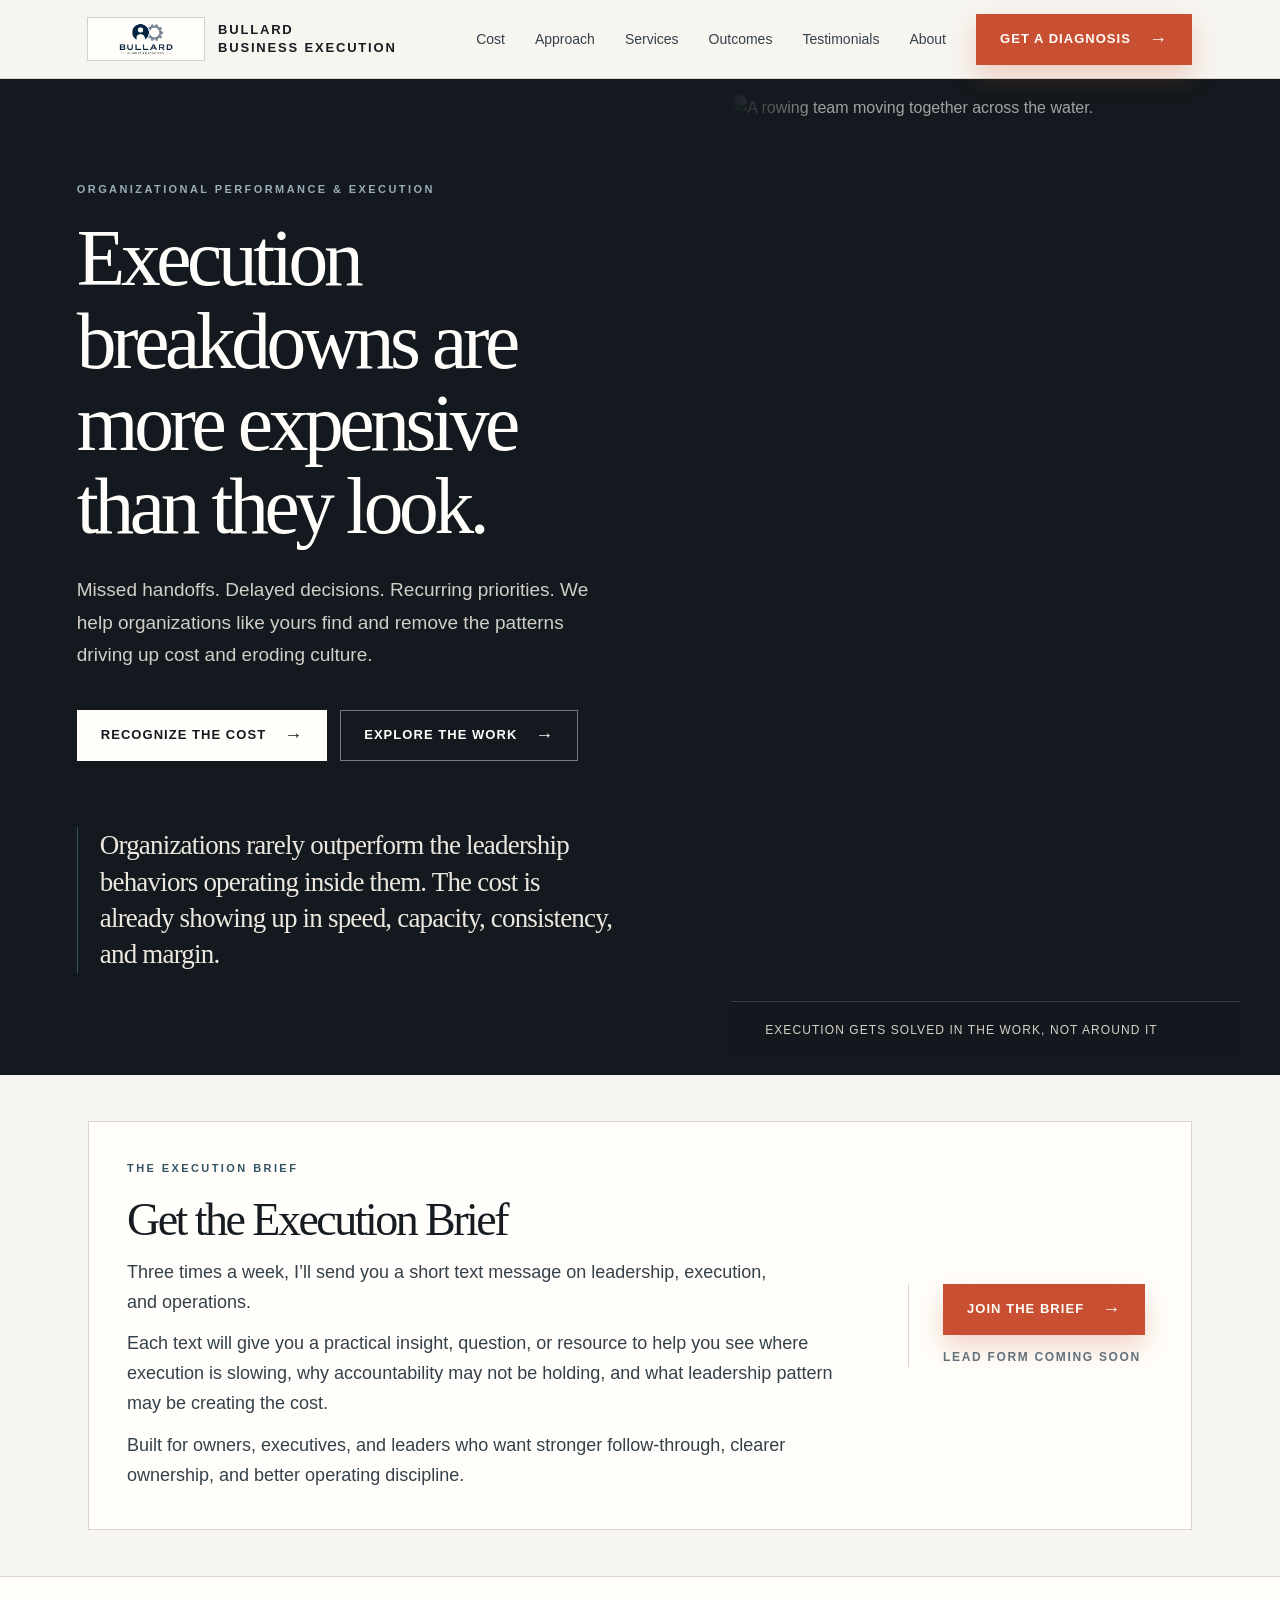
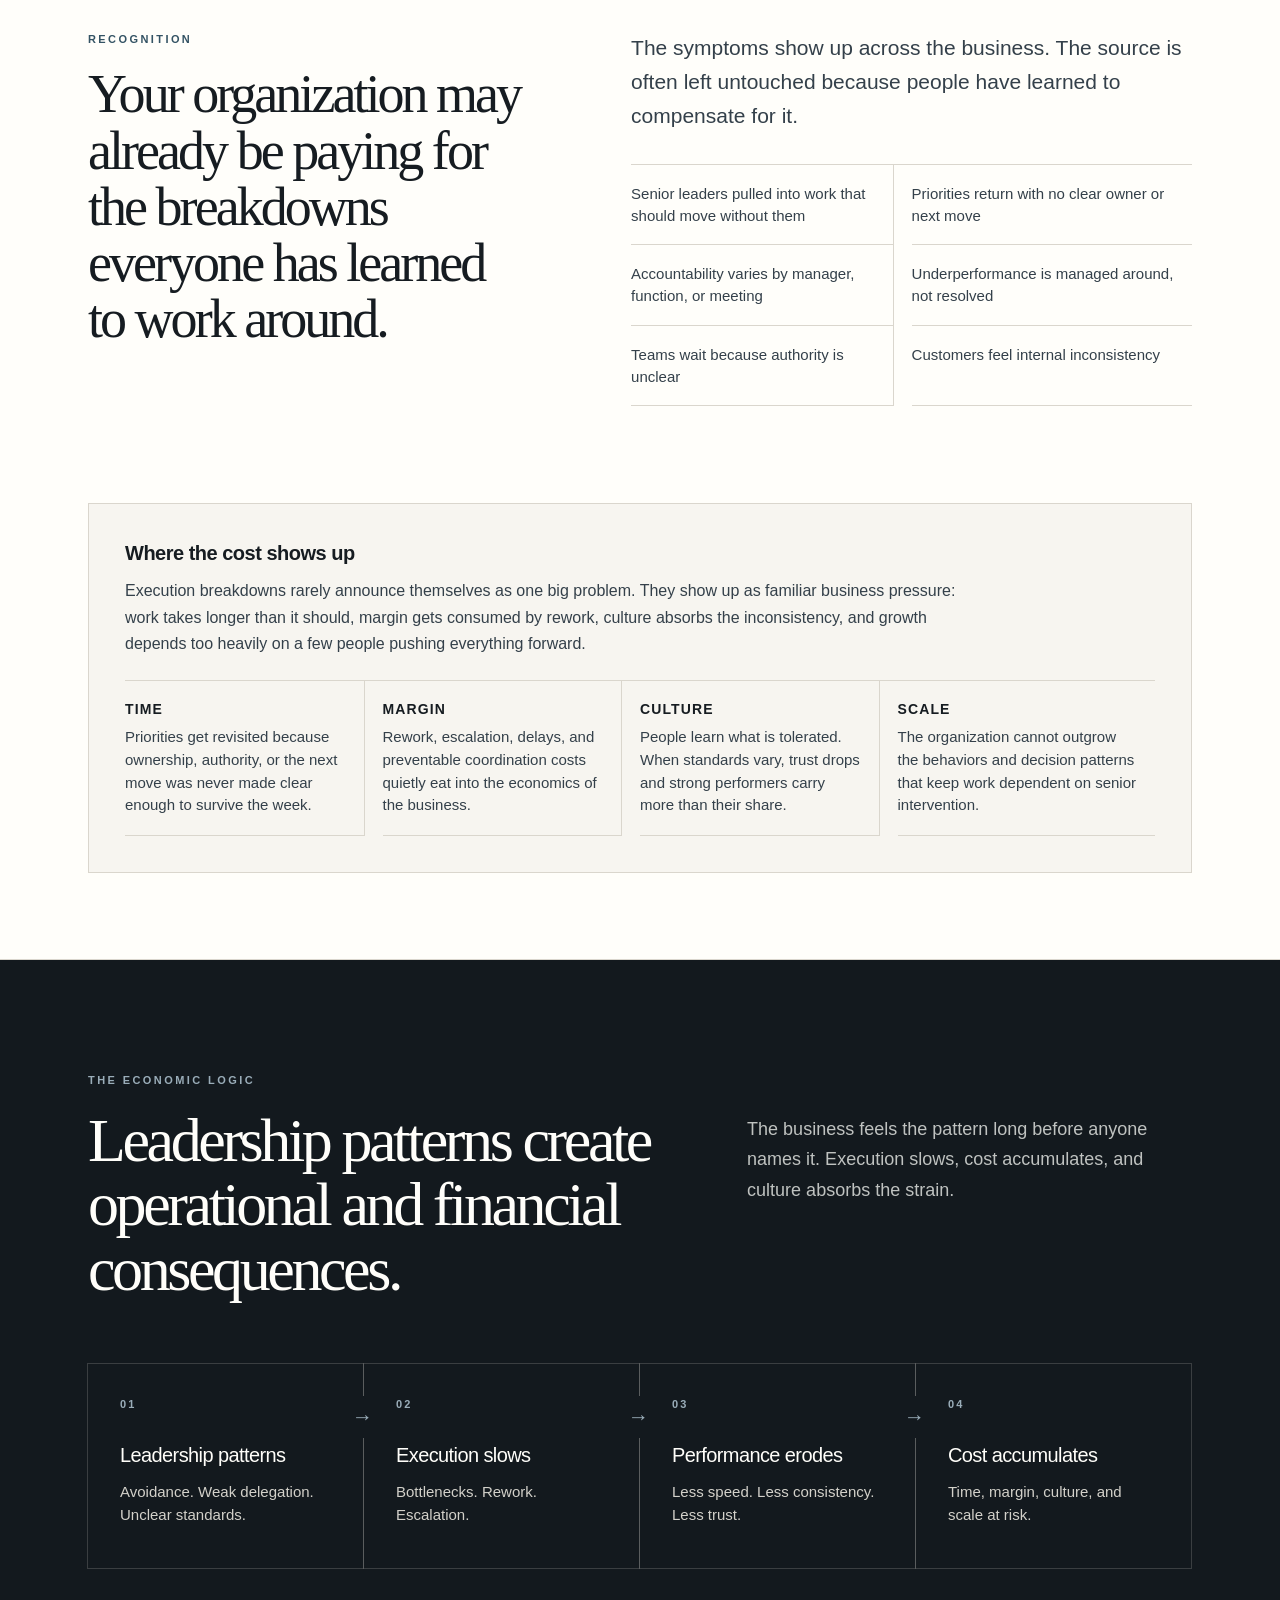
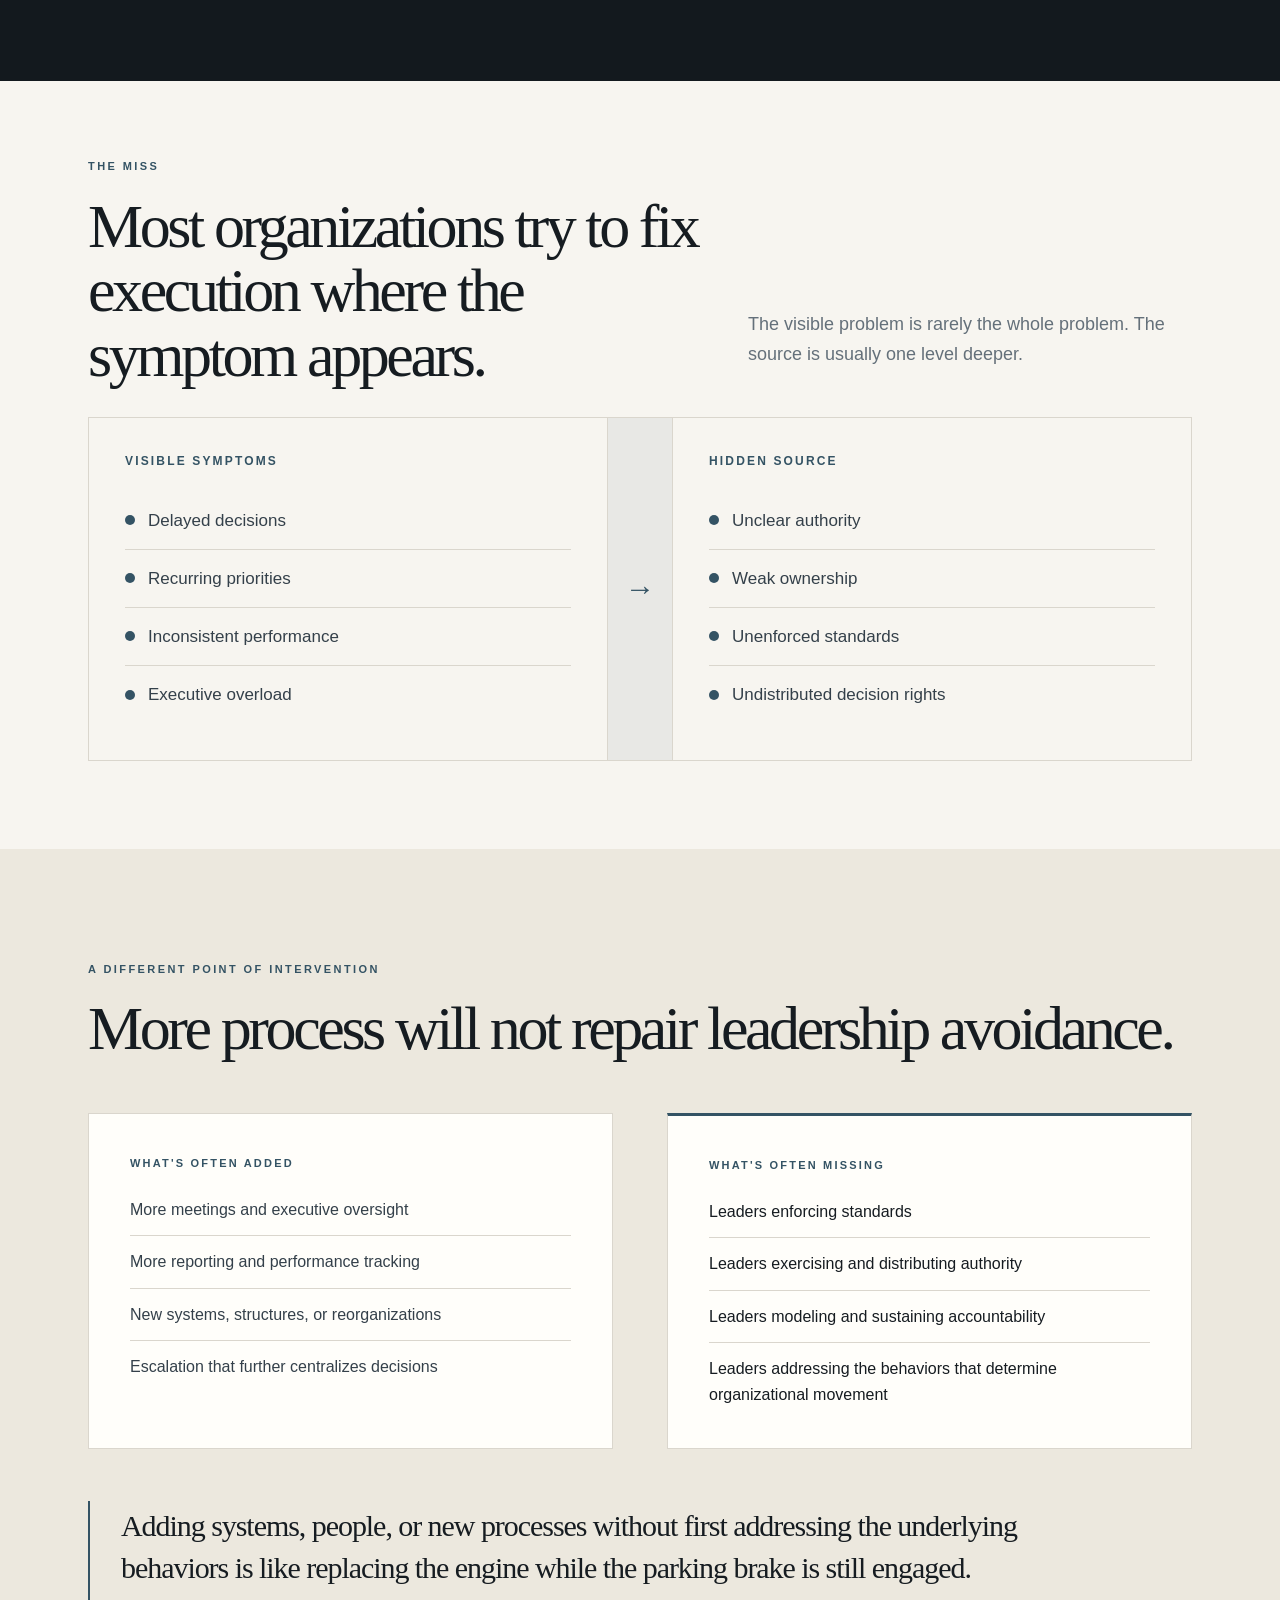
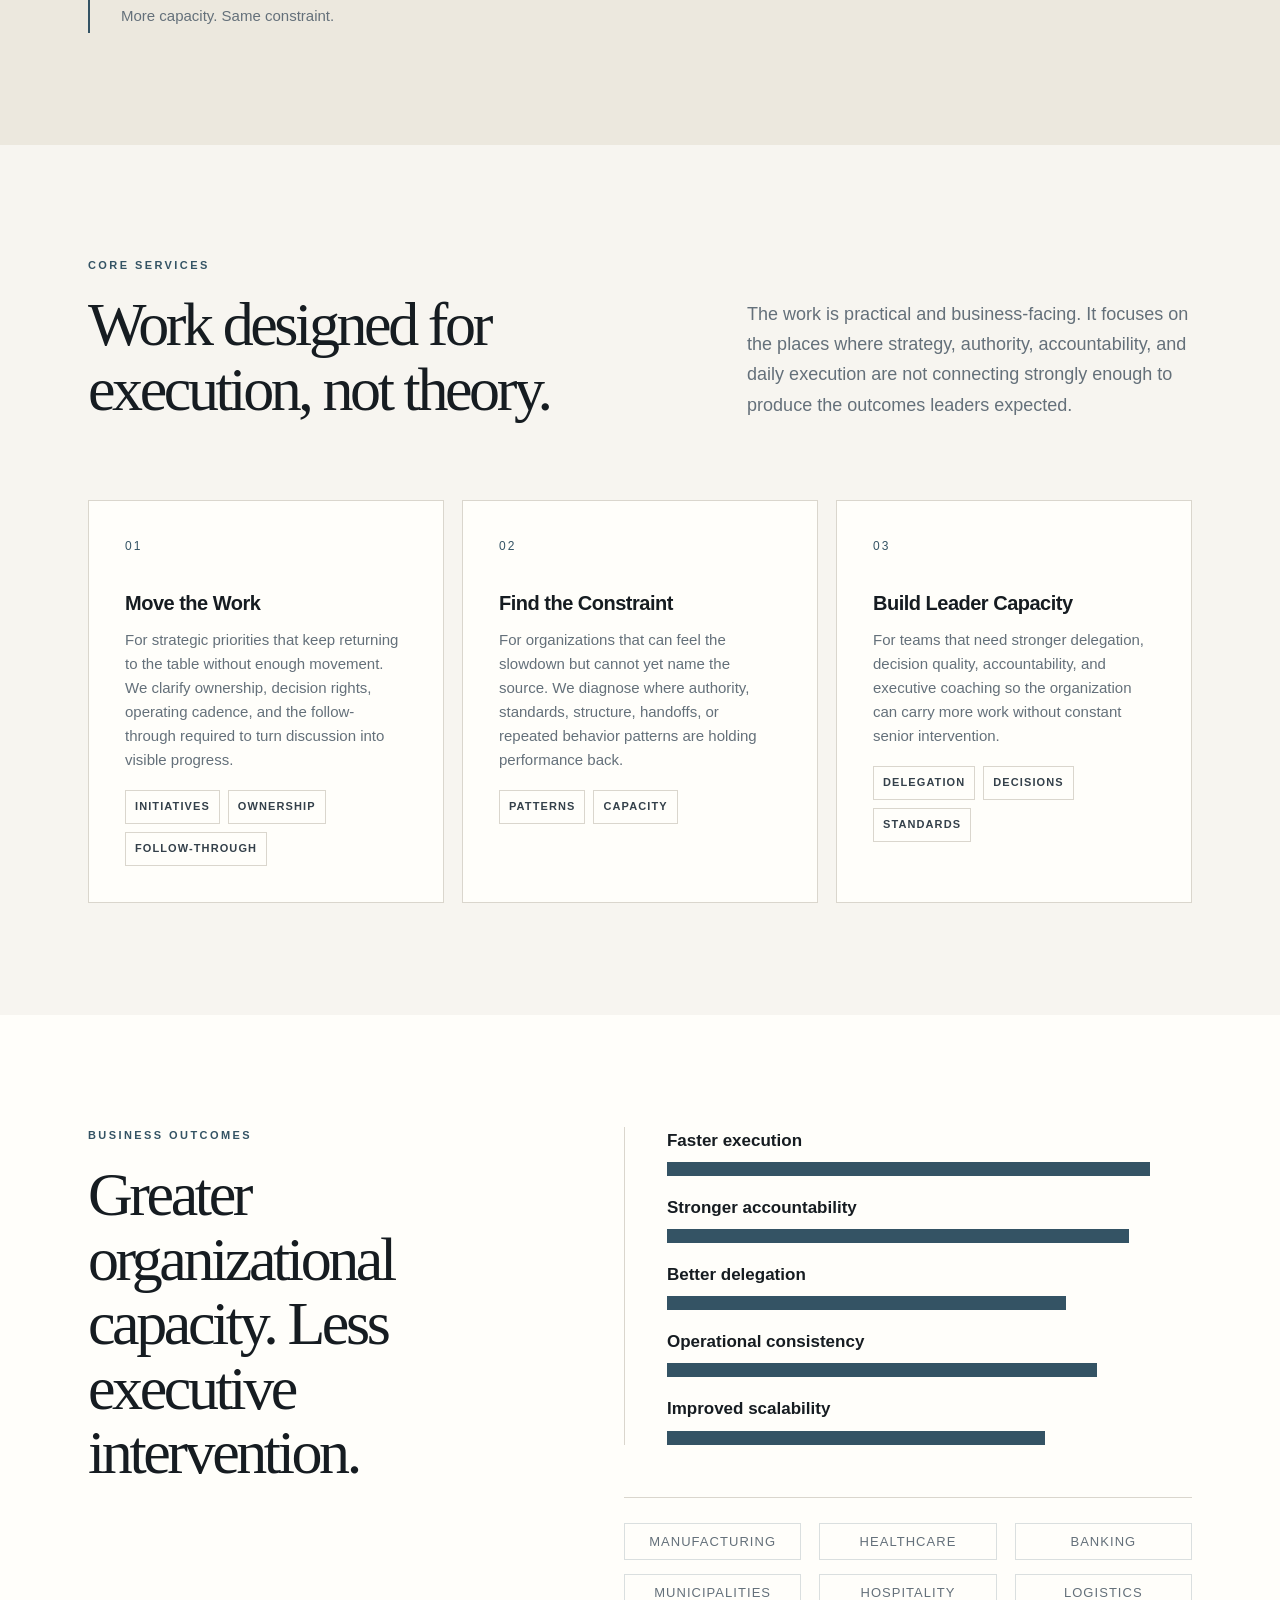
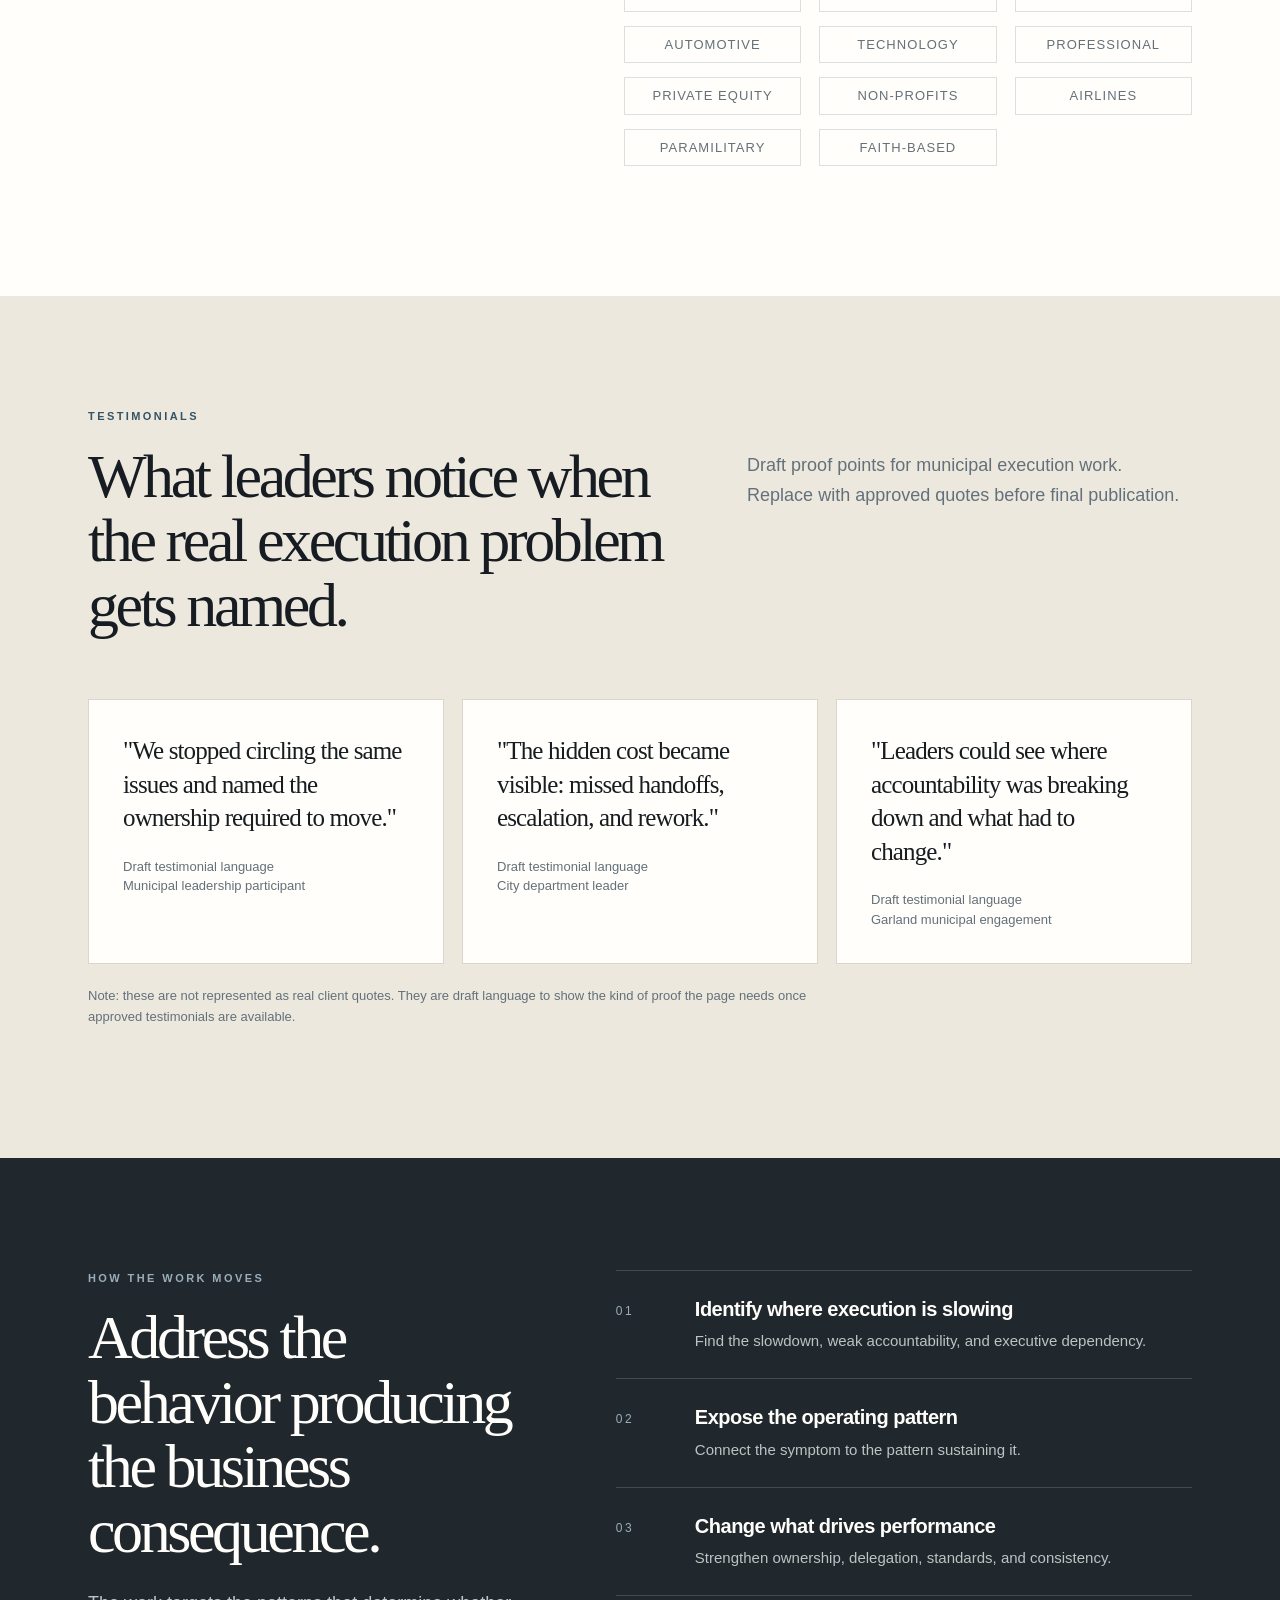
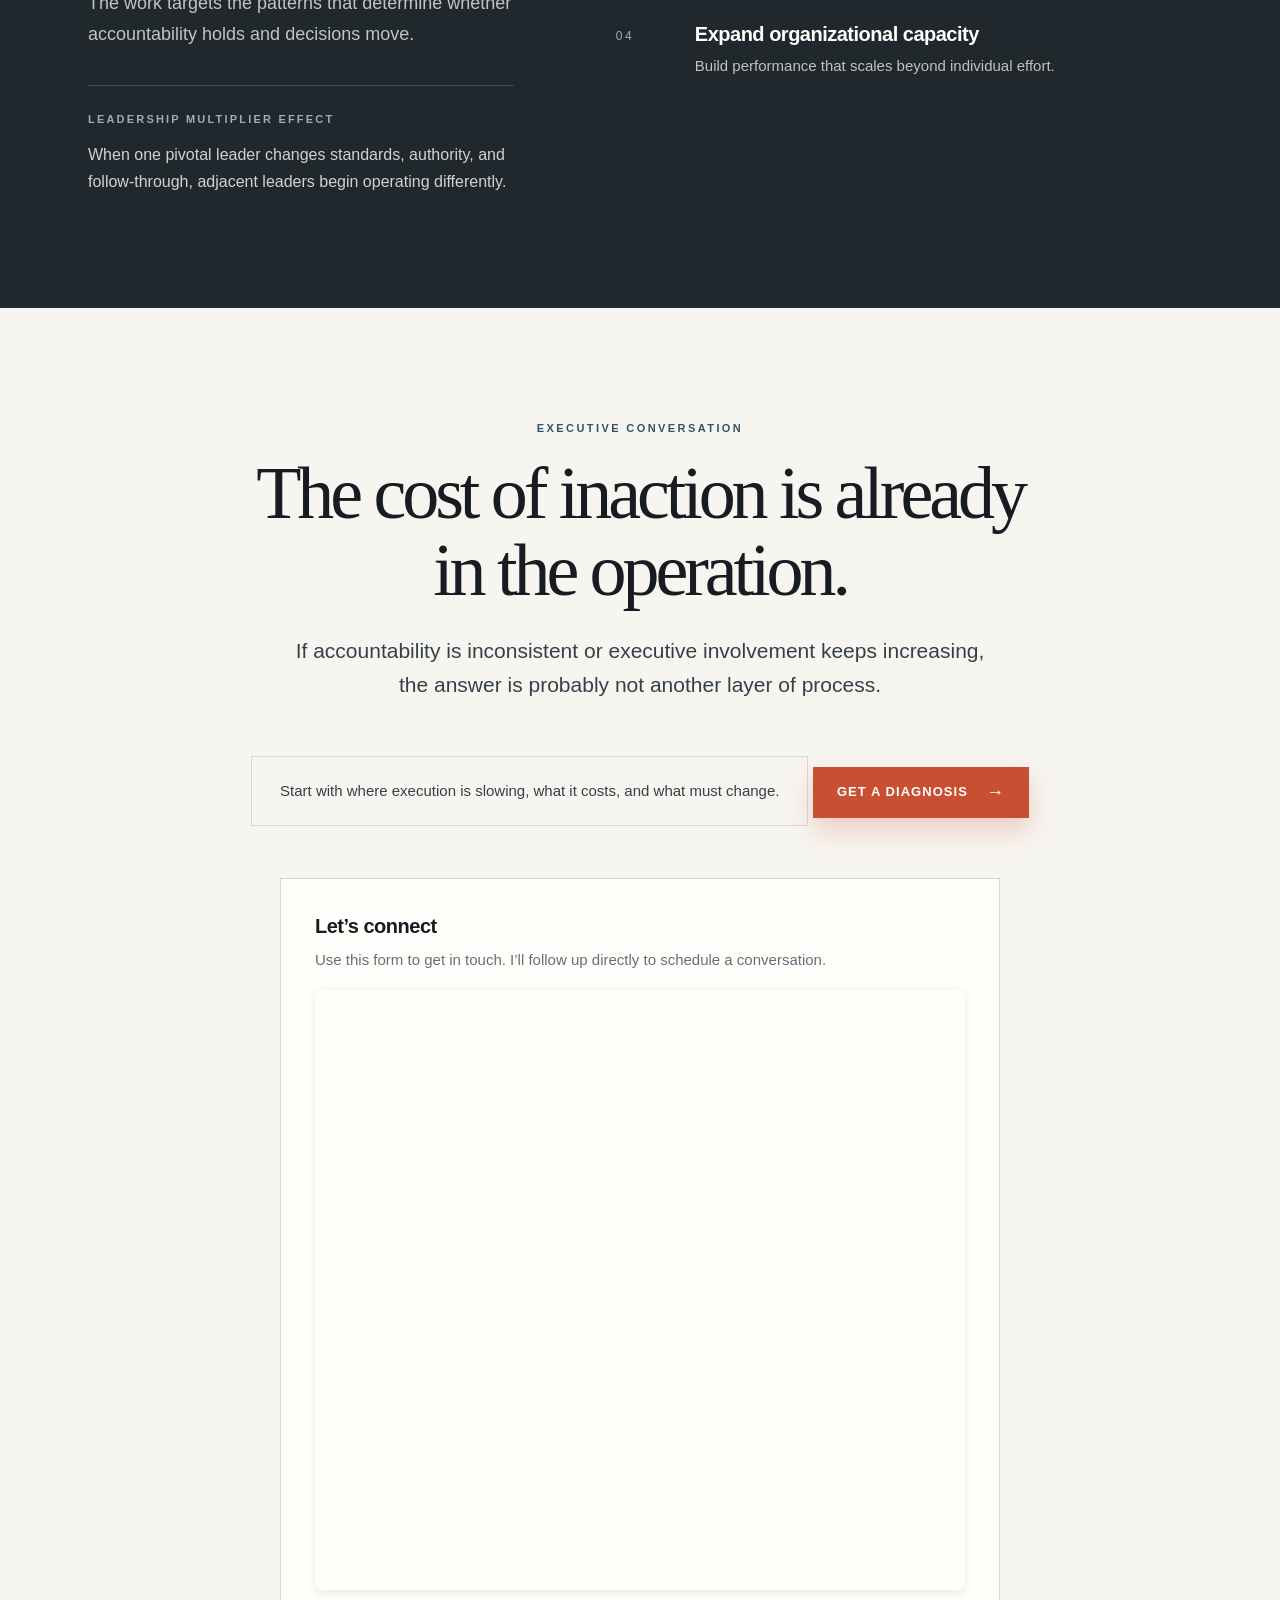
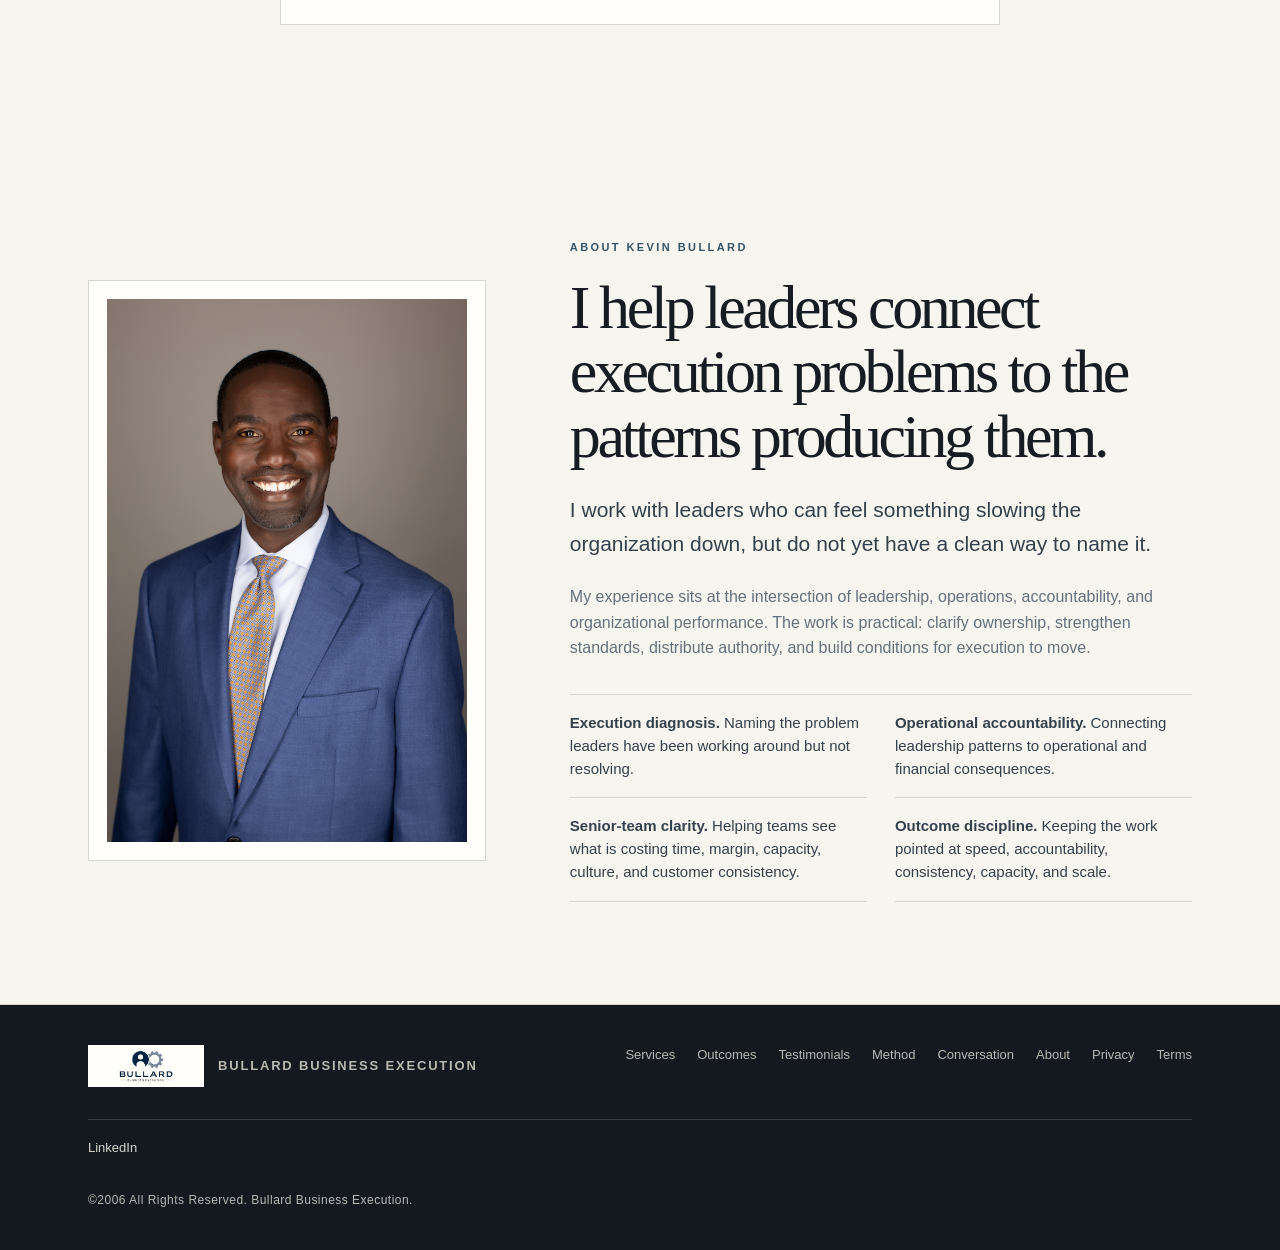
==== index.html @ ab0349f6 "Update contact form language" ====
<!DOCTYPE html>
<html lang="en">
<head>
  <meta charset="UTF-8">
  <meta name="viewport" content="width=device-width, initial-scale=1.0">
  <meta name="description" content="Bullard Business Execution helps organizations remove the leadership and organizational patterns slowing execution, weakening accountability, and limiting performance.">
  <title>Bullard Business Execution | Organizational Performance &amp; Execution</title>
  <script>document.documentElement.classList.add("js");</script>
  <style>
    :root {
      --ink: #161c21;
      --ink-soft: #34404a;
      --muted: #64707a;
      --paper: #f7f5f0;
      --white: #fffefa;
      --line: #dad6cd;
      --line-dark: rgba(245, 242, 234, .17);
      --night: #13191e;
      --night-soft: #20282e;
      --brass: #345364;
      --brass-light: #9aadb9;
      --diagnosis: #c94f32;
      --diagnosis-dark: #a43c27;
      --wash: #ece8de;
      --max: 1200px;
    }
    *, *::before, *::after { box-sizing: border-box; }
    html { scroll-behavior: smooth; }
    body {
      margin: 0;
      background: var(--paper);
      color: var(--ink);
      font-family: "Avenir Next", "Segoe UI", Arial, sans-serif;
      line-height: 1.6;
    }
    body::before {
      content: "";
      position: fixed;
      inset: 0;
      pointer-events: none;
      background-image: radial-gradient(rgba(22, 28, 33, .035) .7px, transparent .7px);
      background-size: 5px 5px;
      opacity: .44;
      z-index: 10;
    }
    a { color: inherit; text-decoration: none; }
    a:focus-visible, button:focus-visible {
      outline: 2px solid var(--brass-light);
      outline-offset: 4px;
    }
    p { margin: 0 0 18px; color: var(--muted); }
    h1, h2, h3, p { text-wrap: pretty; }
    h1, h2 {
      font-family: "Iowan Old Style", "Palatino Linotype", Georgia, serif;
      font-weight: 400;
      letter-spacing: -.055em;
      line-height: 1.04;
      margin: 0;
    }
    h2 { font-size: clamp(40px, 5.1vw, 62px); }
    h3 {
      font-size: 20px;
      font-weight: 550;
      line-height: 1.32;
      letter-spacing: -.025em;
      margin: 0 0 12px;
    }
    .shell {
      max-width: var(--max);
      margin: 0 auto;
      padding-left: clamp(22px, 4.4vw, 48px);
      padding-right: clamp(22px, 4.4vw, 48px);
    }
    .eyebrow {
      color: var(--brass);
      display: block;
      font-size: 11px;
      font-weight: 700;
      letter-spacing: .22em;
      margin-bottom: 18px;
      text-transform: uppercase;
    }
    .dark .eyebrow { color: var(--brass-light); }
    .nav {
      background: rgba(247, 245, 240, .94);
      border-bottom: 1px solid var(--line);
      position: sticky;
      top: 0;
      z-index: 20;
      backdrop-filter: blur(14px);
    }
    .nav-inner {
      align-items: center;
      display: flex;
      gap: 34px;
      height: 78px;
      justify-content: space-between;
    }
    .brand {
      align-items: center;
      display: inline-flex;
      gap: 14px;
      font-size: 13px;
      font-weight: 700;
      letter-spacing: .14em;
      line-height: 1.35;
      text-transform: uppercase;
      white-space: nowrap;
    }
    .brand-logo {
      background: var(--white);
      display: block;
      height: 42px;
      object-fit: contain;
      object-position: center;
      padding: 5px 7px;
      width: 116px;
      box-shadow: 0 0 0 1px rgba(22, 28, 33, .16);
    }
    .nav-links {
      align-items: center;
      display: flex;
      gap: clamp(16px, 2.5vw, 30px);
      list-style: none;
      margin: 0;
      padding: 0;
      color: var(--ink-soft);
      font-size: 14px;
    }
    .nav-links a:not(.button):hover { color: var(--brass); }
    .menu-toggle {
      align-items: center;
      background: var(--white);
      border: 1px solid rgba(22, 28, 33, .22);
      color: var(--ink);
      cursor: pointer;
      display: none;
      font: inherit;
      font-size: 12px;
      font-weight: 700;
      gap: 10px;
      letter-spacing: .12em;
      min-height: 44px;
      padding: 0 14px;
      text-transform: uppercase;
    }
    .menu-icon {
      display: inline-grid;
      gap: 4px;
      width: 18px;
    }
    .menu-icon span {
      background: currentColor;
      display: block;
      height: 2px;
      transition: transform .2s ease, opacity .2s ease;
      width: 100%;
    }
    .menu-toggle[aria-expanded="true"] .menu-icon span:nth-child(1) { transform: translateY(6px) rotate(45deg); }
    .menu-toggle[aria-expanded="true"] .menu-icon span:nth-child(2) { opacity: 0; }
    .menu-toggle[aria-expanded="true"] .menu-icon span:nth-child(3) { transform: translateY(-6px) rotate(-45deg); }
    .mobile-menu {
      background: rgba(255, 254, 250, .98);
      border-top: 1px solid var(--line);
      box-shadow: 0 22px 42px rgba(22, 28, 33, .16);
      display: none;
    }
    .mobile-menu[hidden] { display: none; }
    .mobile-menu-inner {
      display: grid;
      gap: 1px;
      padding-bottom: 20px;
      padding-top: 12px;
    }
    .mobile-menu a {
      border-bottom: 1px solid rgba(22, 28, 33, .09);
      color: var(--ink-soft);
      display: flex;
      font-size: 15px;
      justify-content: space-between;
      padding: 15px 0;
    }
    .mobile-menu a:not(.button)::after {
      color: var(--brass);
      content: "\2192";
    }
    .mobile-menu .button {
      margin-top: 14px;
      width: 100%;
    }
    .button {
      align-items: center;
      background: var(--night);
      border: 1px solid var(--night);
      color: var(--white);
      display: inline-flex;
      font-size: 13px;
      font-weight: 600;
      gap: 18px;
      justify-content: center;
      letter-spacing: .08em;
      min-height: 51px;
      padding: 0 23px;
      text-transform: uppercase;
      transition: background .22s ease, border-color .22s ease, color .22s ease;
    }
    .button::after { content: "\2192"; font-size: 18px; font-weight: 400; }
    .button:hover { background: var(--brass); border-color: var(--brass); }
    .button.diagnosis {
      background: var(--diagnosis);
      border-color: var(--diagnosis);
      color: var(--white);
      box-shadow: 0 12px 26px rgba(201, 79, 50, .24);
    }
    .button.diagnosis:hover {
      background: var(--diagnosis-dark);
      border-color: var(--diagnosis-dark);
    }
    .button.light {
      background: var(--white);
      border-color: var(--white);
      color: var(--night);
    }
    .button.light:hover {
      background: var(--brass-light);
      border-color: var(--brass-light);
    }
    .button.ghost {
      background: transparent;
      border-color: rgba(255, 255, 255, .42);
    }
    .button.ghost:hover { background: rgba(255, 255, 255, .1); border-color: var(--white); }
    .hero {
      background: var(--night);
      color: var(--white);
      overflow: hidden;
    }
    .hero-grid {
      display: grid;
      grid-template-columns: minmax(430px, 1.08fr) minmax(360px, .92fr);
      max-width: 1440px;
      margin: 0 auto;
      min-height: calc(100vh - 78px);
    }
    .hero-content {
      align-self: center;
      max-width: 760px;
      padding: clamp(64px, 8vw, 104px) clamp(26px, 6vw, 82px);
    }
    h1 {
      font-size: clamp(54px, 6.2vw, 84px);
      max-width: 720px;
      margin-bottom: 27px;
    }
    .hero-lead {
      color: #d1cfc8;
      font-size: clamp(17px, 1.5vw, 19px);
      line-height: 1.72;
      max-width: 602px;
      margin-bottom: 38px;
    }
    .hero-actions {
      display: flex;
      flex-wrap: wrap;
      gap: 13px;
      margin-bottom: clamp(46px, 6vw, 66px);
    }
    .thesis {
      border-left: 1px solid var(--brass);
      color: #ece8df;
      font-family: "Iowan Old Style", Georgia, serif;
      font-weight: 400;
      font-size: clamp(21px, 2.2vw, 27px);
      letter-spacing: -.03em;
      line-height: 1.35;
      margin: 0;
      max-width: 555px;
      padding-left: 22px;
    }
    .hero-visual {
      min-height: 620px;
      position: relative;
    }
    .hero-visual img {
      display: block;
      height: 100%;
      filter: saturate(.75) contrast(.95);
      opacity: .62;
      object-fit: cover;
      object-position: center 96%;
      width: 100%;
    }
    .hero-visual::after {
      background: linear-gradient(90deg, var(--night), transparent 18%, transparent 72%, rgba(19, 25, 30, .22));
      content: "";
      inset: 0;
      position: absolute;
    }
    .hero-caption {
      background: rgba(19, 25, 30, .74);
      border-top: 1px solid var(--line-dark);
      bottom: 0;
      color: #d6d1c6;
      font-size: 12px;
      left: 0;
      letter-spacing: .09em;
      padding: 19px clamp(20px, 4vw, 34px);
      position: absolute;
      right: 0;
      text-transform: uppercase;
      z-index: 1;
    }
    .brief-signup {
      background: var(--paper);
      border-bottom: 1px solid var(--line);
      padding: clamp(28px, 4vw, 46px) 0;
    }
    .brief-card {
      align-items: center;
      background: var(--white);
      border: 1px solid var(--line);
      display: grid;
      gap: clamp(22px, 4vw, 46px);
      grid-template-columns: minmax(0, 1.5fr) minmax(230px, .5fr);
      padding: clamp(24px, 4vw, 38px);
    }
    .brief-card h2 {
      color: var(--ink);
      font-size: clamp(31px, 3.8vw, 46px);
      margin-bottom: 14px;
    }
    .brief-card p {
      color: var(--ink-soft);
      font-size: clamp(16px, 1.5vw, 18px);
      line-height: 1.66;
      margin-bottom: 12px;
      max-width: 840px;
    }
    .brief-card p:last-child { margin-bottom: 0; }
    .brief-action {
      align-items: flex-start;
      border-left: 1px solid var(--line);
      display: grid;
      gap: 13px;
      justify-items: start;
      padding-left: clamp(22px, 4vw, 34px);
    }
    .brief-action small {
      color: var(--muted);
      font-size: 12px;
      font-weight: 700;
      letter-spacing: .14em;
      line-height: 1.55;
      text-transform: uppercase;
    }
    .recognition {
      background: var(--white);
      border-bottom: 1px solid var(--line);
    }
    .recognition-grid {
      display: grid;
      grid-template-columns: .88fr 1.12fr;
      gap: clamp(40px, 8vw, 106px);
      padding-top: clamp(34px, 4.5vw, 54px);
      padding-bottom: clamp(62px, 7vw, 86px);
    }
    .recognition h2 { font-size: clamp(37px, 4.5vw, 54px); }
    .lead {
      color: var(--ink-soft);
      font-size: clamp(18px, 2vw, 21px);
      line-height: 1.62;
      margin-bottom: 31px;
    }
    .signals {
      border-top: 1px solid var(--line);
      display: grid;
      grid-template-columns: repeat(2, 1fr);
    }
    .signal {
      border-bottom: 1px solid var(--line);
      color: var(--ink-soft);
      font-size: 15px;
      line-height: 1.45;
      padding: 18px 18px 18px 0;
    }
    .signal:nth-child(odd) { border-right: 1px solid var(--line); margin-right: 18px; }
    .cost-brief {
      background: var(--paper);
      border: 1px solid var(--line);
      grid-column: 1 / -1;
      margin-top: -6px;
      padding: clamp(24px, 3.2vw, 36px);
    }
    .cost-brief h3 {
      color: var(--ink);
      font-size: 20px;
      margin-bottom: 12px;
    }
    .cost-brief p {
      color: var(--ink-soft);
      font-size: 16px;
      line-height: 1.66;
      max-width: 860px;
      margin: 0 0 22px;
    }
    .cost-points {
      border-top: 1px solid var(--line);
      display: grid;
      grid-template-columns: repeat(4, 1fr);
    }
    .cost-point {
      border-bottom: 1px solid var(--line);
      color: var(--ink-soft);
      font-size: 15px;
      line-height: 1.52;
      padding: 18px 18px 18px 0;
    }
    .cost-point:not(:last-child) {
      border-right: 1px solid var(--line);
      margin-right: 18px;
    }
    .cost-point strong {
      color: var(--ink);
      display: block;
      font-size: 14px;
      font-weight: 800;
      letter-spacing: .08em;
      margin-bottom: 6px;
      text-transform: uppercase;
    }
    .about {
      background: var(--paper);
      border-bottom: 1px solid var(--line);
    }
    .about-grid {
      align-items: center;
      display: grid;
      gap: clamp(34px, 7vw, 84px);
      grid-template-columns: .78fr 1.22fr;
      padding-top: clamp(72px, 8vw, 104px);
      padding-bottom: clamp(72px, 8vw, 104px);
    }
    .about-photo {
      background: var(--white);
      border: 1px solid var(--line);
      margin: 0;
      padding: clamp(12px, 2vw, 18px);
    }
    .about-photo img {
      display: block;
      height: auto;
      width: 100%;
    }
    .about-copy h2 {
      margin-bottom: 25px;
      max-width: 720px;
    }
    .about-copy .lead {
      margin-bottom: 23px;
      max-width: 720px;
    }
    .about-points {
      border-top: 1px solid var(--line);
      display: grid;
      gap: 0 28px;
      grid-template-columns: repeat(2, 1fr);
      margin-top: 33px;
    }
    .about-point {
      border-bottom: 1px solid var(--line);
      color: var(--ink-soft);
      font-size: 15px;
      line-height: 1.52;
      padding: 17px 0;
    }
    section.block {
      padding-top: clamp(72px, 9vw, 112px);
      padding-bottom: clamp(72px, 9vw, 112px);
    }
    .dark {
      background: var(--night);
      color: var(--white);
    }
    .section-heading {
      display: grid;
      gap: 42px;
      grid-template-columns: minmax(320px, .86fr) minmax(300px, .62fr);
      justify-content: space-between;
      margin-bottom: clamp(43px, 6vw, 62px);
    }
    .section-heading p {
      font-size: 18px;
      line-height: 1.68;
      padding-top: 42px;
    }
    .dark .section-heading p { color: #bfc2c0; }
    .chain {
      display: grid;
      grid-template-columns: repeat(4, 1fr);
    }
    .chain-step {
      border: 1px solid var(--line-dark);
      margin-left: -1px;
      min-height: 206px;
      padding: clamp(25px, 3vw, 32px);
      position: relative;
    }
    .chain-step:not(:last-child)::after {
      background: var(--night);
      color: var(--brass-light);
      content: "\2192";
      font-size: 21px;
      padding: 4px 10px;
      position: absolute;
      right: -20px;
      top: 32px;
      z-index: 2;
    }
    .chain-step small {
      color: var(--brass-light);
      display: block;
      font-size: 11px;
      font-weight: 700;
      letter-spacing: .2em;
      margin-bottom: 25px;
    }
    .chain-step p {
      color: #d3d1ca;
      font-size: 15px;
      line-height: 1.55;
      margin: 0;
    }
    .chain-step strong {
      color: var(--white);
      display: block;
      font-size: 20px;
      font-weight: 500;
      letter-spacing: -.03em;
      margin-bottom: 9px;
    }
    .contrast {
      background: var(--wash);
    }
    .split {
      display: grid;
      gap: clamp(28px, 5vw, 54px);
      grid-template-columns: repeat(2, 1fr);
      margin-top: 52px;
    }
    #miss.block {
      padding-top: clamp(48px, 6vw, 78px);
      padding-bottom: clamp(56px, 7vw, 88px);
    }
    #miss .section-heading {
      align-items: end;
      gap: clamp(22px, 4vw, 44px);
      margin-bottom: 30px;
    }
    #miss .section-heading p {
      max-width: 480px;
      padding-top: 0;
    }
    .source-map {
      border: 1px solid var(--line);
      display: grid;
      grid-template-columns: 1fr minmax(46px, 64px) 1fr;
      margin-top: 0;
    }
    .source-col {
      padding: clamp(24px, 4vw, 36px);
    }
    .source-col:first-child { border-right: 1px solid var(--line); }
    .source-col:last-child { border-left: 1px solid var(--line); }
    .source-col h3 {
      color: var(--brass);
      font-size: 12px;
      letter-spacing: .18em;
      margin-bottom: 22px;
      text-transform: uppercase;
    }
    .source-node {
      align-items: center;
      border-bottom: 1px solid var(--line);
      color: var(--ink-soft);
      display: flex;
      font-size: 17px;
      gap: 13px;
      min-height: 58px;
    }
    .source-node:last-child { border-bottom: 0; }
    .source-dot {
      background: var(--brass);
      border-radius: 999px;
      display: inline-block;
      flex: 0 0 10px;
      height: 10px;
      width: 10px;
    }
    .source-arrow {
      align-items: center;
      background: rgba(52, 83, 100, .08);
      color: var(--brass);
      display: flex;
      font-size: 30px;
      font-weight: 700;
      justify-content: center;
    }
    .miss-photo {
      background: var(--white);
      border: 1px solid var(--line);
      margin: 42px 0 0;
      position: relative;
    }
    .miss-photo img {
      aspect-ratio: 16 / 7;
      display: block;
      filter: saturate(.82) contrast(.98);
      height: auto;
      object-fit: cover;
      object-position: center;
      width: 100%;
    }
    .miss-photo figcaption {
      background: rgba(255, 254, 250, .92);
      bottom: 0;
      color: var(--ink-soft);
      font-size: 15px;
      left: 0;
      line-height: 1.55;
      max-width: 620px;
      padding: 18px 22px;
      position: absolute;
    }
    .panel {
      background: var(--white);
      border: 1px solid var(--line);
      padding: clamp(28px, 4vw, 41px);
    }
    .panel.emphasis {
      border-top: 3px solid var(--brass);
    }
    .panel-label {
      color: var(--brass);
      font-size: 11px;
      font-weight: 700;
      letter-spacing: .2em;
      margin-bottom: 24px;
      text-transform: uppercase;
    }
    .plain-list {
      list-style: none;
      margin: 0;
      padding: 0;
    }
    .plain-list li {
      border-bottom: 1px solid var(--line);
      color: var(--ink-soft);
      padding: 13px 0;
    }
    .plain-list li:first-child { padding-top: 0; }
    .plain-list li:last-child { border: 0; padding-bottom: 0; }
    .panel.emphasis li { color: var(--ink); font-weight: 500; }
    .analogy {
      border-left: 2px solid var(--brass);
      color: var(--ink);
      font-family: "Iowan Old Style", "Palatino Linotype", Georgia, serif;
      font-size: clamp(23px, 2.6vw, 30px);
      letter-spacing: -.035em;
      line-height: 1.38;
      margin: clamp(38px, 5vw, 52px) 0 0;
      max-width: 984px;
      padding: 4px 0 4px clamp(22px, 3vw, 31px);
    }
    .analogy span {
      color: var(--muted);
      display: block;
      font-family: "Avenir Next", "Segoe UI", Arial, sans-serif;
      font-size: 15px;
      letter-spacing: 0;
      line-height: 1.64;
      margin-top: 16px;
      max-width: 774px;
    }
    .services-grid {
      display: grid;
      gap: 18px;
      grid-template-columns: repeat(3, 1fr);
    }
    .service {
      background: var(--white);
      border: 1px solid var(--line);
      margin: 0;
      min-height: 0;
      padding: clamp(25px, 4vw, 36px);
    }
    .service:last-child { margin-right: 0; }
    .service .number {
      color: var(--brass);
      display: block;
      font-size: 12px;
      letter-spacing: .18em;
      margin-bottom: 34px;
    }
    .service p { font-size: 15px; line-height: 1.6; margin: 0; }
    .service-tags { display: flex; flex-wrap: wrap; gap: 8px; margin-top: 18px; }
    .service-tags span {
      border: 1px solid var(--line);
      color: var(--ink-soft);
      font-size: 11px;
      font-weight: 700;
      letter-spacing: .1em;
      padding: 7px 9px;
      text-transform: uppercase;
    }
    .outcomes {
      background: var(--white);
    }
    .outcome-layout {
      align-items: start;
      display: grid;
      gap: clamp(38px, 7vw, 92px);
      grid-template-columns: .88fr 1.12fr;
    }
    .outcome-bars {
      border-left: 1px solid var(--line);
      display: grid;
      gap: 18px;
      padding-left: clamp(24px, 4vw, 42px);
    }
    .outcome-bar {
      display: grid;
      gap: 8px;
    }
    .outcome-bar strong {
      color: var(--ink);
      font-size: 17px;
      font-weight: 650;
    }
    .outcome-bar span {
      background: var(--brass);
      display: block;
      height: 14px;
      width: var(--value);
    }
    .industries {
      border-top: 1px solid var(--line);
      color: var(--muted);
      display: grid;
      font-size: 13px;
      gap: 14px 18px;
      grid-template-columns: repeat(3, minmax(0, 1fr));
      letter-spacing: .08em;
      line-height: 1.35;
      margin-top: 52px;
      padding-top: 25px;
      text-transform: uppercase;
      text-align: center;
    }
    .industries span {
      border: 1px solid rgba(52, 83, 100, .18);
      padding: 9px 10px;
      white-space: nowrap;
    }
    .testimonials {
      background: var(--wash);
    }
    .testimonial-grid {
      display: grid;
      gap: 18px;
      grid-template-columns: repeat(3, 1fr);
      margin-top: 42px;
    }
    .testimonial {
      background: var(--white);
      border: 1px solid var(--line);
      padding: clamp(26px, 3vw, 34px);
    }
    .testimonial blockquote {
      color: var(--ink);
      font-family: "Iowan Old Style", "Palatino Linotype", Georgia, serif;
      font-size: clamp(21px, 2vw, 25px);
      letter-spacing: -.035em;
      line-height: 1.34;
      margin: 0 0 22px;
    }
    .testimonial cite {
      color: var(--muted);
      display: block;
      font-size: 13px;
      font-style: normal;
      line-height: 1.5;
    }
    .testimonial-note {
      color: var(--muted);
      font-size: 13px;
      margin-top: 22px;
      max-width: 760px;
    }
    .method {
      background: var(--night-soft);
    }
    .method-layout {
      display: grid;
      gap: clamp(46px, 8vw, 102px);
      grid-template-columns: .85fr 1.15fr;
    }
    .method h2 { margin-bottom: 25px; }
    .method-intro {
      color: #bfc4c4;
      font-size: 18px;
      line-height: 1.7;
    }
    .multiplier {
      border-top: 1px solid var(--line-dark);
      margin-top: 36px;
      padding-top: 25px;
    }
    .multiplier strong {
      color: var(--brass-light);
      display: block;
      font-size: 11px;
      font-weight: 700;
      letter-spacing: .2em;
      margin-bottom: 13px;
      text-transform: uppercase;
    }
    .multiplier p {
      color: #d1d2cc;
      font-size: 16px;
      line-height: 1.68;
      margin: 0;
    }
    .method-steps { counter-reset: method; }
    .method-step {
      border-top: 1px solid var(--line-dark);
      display: grid;
      gap: 25px;
      grid-template-columns: 54px 1fr;
      padding: 25px 0;
    }
    .method-step::before {
      color: var(--brass-light);
      content: "0" counter(method);
      counter-increment: method;
      font-size: 12px;
      letter-spacing: .2em;
      padding-top: 6px;
    }
    .method-step h3 { color: var(--white); margin-bottom: 7px; }
    .method-step p { color: #bec2c1; font-size: 15px; margin: 0; }
    .conversation {
      background: var(--paper);
      text-align: center;
    }
    .conversation .shell { max-width: 900px; }
    .conversation h2 {
      font-size: clamp(47px, 6vw, 74px);
      margin: 0 auto 25px;
    }
    .conversation .lead {
      margin: 0 auto 40px;
      max-width: 700px;
    }
    .conversation-note {
      border: 1px solid var(--line);
      display: inline-block;
      max-width: 700px;
      padding: 22px 28px;
      color: var(--ink-soft);
      font-size: 15px;
    }
    .conversation-cta {
      margin-top: 25px;
    }
    .contact-embed {
      background: var(--white);
      border: 1px solid var(--line);
      margin: 34px auto 0;
      max-width: 720px;
      padding: clamp(22px, 4vw, 34px);
      text-align: left;
    }
    .contact-embed h3 {
      margin-bottom: 0;
    }
    .contact-embed p {
      font-size: 15px;
      line-height: 1.6;
      margin: 8px 0 18px;
    }
    .contact-embed iframe {
      border: none;
      border-radius: 8px;
      box-shadow: 0 2px 8px rgba(0,0,0,0.1);
      display: block;
      min-height: 600px;
      width: 100%;
    }
    footer {
      background: var(--night);
      color: #bab8b1;
      font-size: 13px;
      padding: 40px 0;
    }
    .footer-inner {
      align-items: flex-start;
      display: flex;
      gap: 22px 34px;
      justify-content: space-between;
      flex-wrap: wrap;
    }
    .footer-links {
      display: flex;
      flex-wrap: wrap;
      gap: 12px 22px;
      justify-content: flex-end;
      max-width: 650px;
    }
    .footer-links a:hover { color: var(--brass-light); }
    .footer-contact {
      border-top: 1px solid var(--line-dark);
      color: #d8d4ca;
      display: flex;
      flex-basis: 100%;
      flex-wrap: wrap;
      gap: 12px 22px;
      font-size: 13px;
      margin-top: 10px;
      padding-top: 18px;
    }
    .footer-contact a:hover { color: var(--brass-light); }
    .footer-rights {
      color: #bab8b1;
      flex-basis: 100%;
      font-size: 12px;
      letter-spacing: .04em;
      margin: 10px 0 0;
    }
    .js .reveal {
      opacity: 0;
      transform: translateY(16px);
      transition: opacity .58s ease, transform .58s ease;
    }
    .js .reveal.visible {
      opacity: 1;
      transform: none;
    }
    @media (max-width: 1050px) {
      .nav-links { display: none; }
      .menu-toggle { display: inline-flex; }
      .mobile-menu.is-open { display: block; }
      .hero-grid { grid-template-columns: 1fr; min-height: auto; }
      .hero-content { max-width: 850px; }
      .hero-visual { height: clamp(420px, 74vw, 660px); min-height: 0; }
      .hero-visual::after { background: linear-gradient(180deg, var(--night), transparent 18%); }
      .brief-card { grid-template-columns: 1fr; }
      .brief-action {
        border-left: 0;
        border-top: 1px solid var(--line);
        padding-left: 0;
        padding-top: 22px;
      }
      .services-grid { grid-template-columns: 1fr; }
      .testimonial-grid { grid-template-columns: 1fr; }
      .service:nth-child(even) { border-right: 0; margin-right: 0; }
    }
    @media (max-width: 820px) {
      .recognition-grid, .about-grid, .section-heading, .outcome-layout, .method-layout, .split { grid-template-columns: 1fr; }
      .cost-points { grid-template-columns: repeat(2, 1fr); }
      .cost-point:nth-child(2) {
        border-right: 0;
        margin-right: 0;
      }
      .source-map { grid-template-columns: 1fr; }
      .source-col:first-child { border-bottom: 1px solid var(--line); border-right: 0; }
      .source-col:last-child { border-left: 0; border-top: 1px solid var(--line); }
      .source-arrow { min-height: 56px; transform: rotate(90deg); }
      .miss-photo img { aspect-ratio: 4 / 3; }
      .miss-photo figcaption { position: static; max-width: none; }
      .outcome-bars { border-left: 0; border-top: 1px solid var(--line); padding-left: 0; padding-top: 28px; }
      .section-heading { gap: 20px; }
      .section-heading p { padding-top: 0; }
      .chain { grid-template-columns: 1fr; }
      .chain-step { margin: -1px 0 0; min-height: auto; }
      .chain-step:not(:last-child)::after { bottom: -18px; left: 28px; right: auto; top: auto; transform: rotate(90deg); }
    }
    @media (max-width: 610px) {
      body { font-size: 17px; line-height: 1.68; }
      .nav-inner { height: 70px; }
      .brand { font-size: 12px; letter-spacing: .1em; }
      .brand-logo { height: 36px; width: 104px; }
      .menu-toggle { font-size: 0; gap: 0; padding: 0 13px; }
      .menu-toggle .menu-icon { width: 20px; }
      .mobile-menu a { font-size: 17px; padding: 17px 0; }
      .button { font-size: 14px; min-height: 54px; padding-left: 21px; padding-right: 21px; }
      .eyebrow { font-size: 12px; letter-spacing: .16em; line-height: 1.45; }
      .hero-content { padding-top: 55px; padding-bottom: 58px; }
      h1 { font-size: clamp(45px, 14vw, 57px); }
      h2 { font-size: clamp(38px, 11vw, 48px); }
      h3 { font-size: 22px; }
      p, .service p, .outcome p, .method-step p, .multiplier p, .conversation-note { font-size: 17px; line-height: 1.68; }
      .hero-lead, .lead { font-size: 18px; line-height: 1.7; }
      .hero-caption, .service .number, .method-step::before, .testimonial cite, .testimonial-note, footer { font-size: 15px; }
      .signal, .about-point, .chain-step p, .industries { font-size: 17px; line-height: 1.65; }
      .signals, .about-points, .cost-points, .services-grid { grid-template-columns: 1fr; }
      .cost-point:not(:last-child) { border-right: 0; margin-right: 0; }
      .signal:nth-child(odd), .service { border-right: 0; margin-right: 0; }
      .service { min-height: 0; }
      .industries { grid-template-columns: repeat(2, minmax(0, 1fr)); }
      .footer-inner { align-items: flex-start; flex-direction: column; }
      .footer-links { flex-direction: column; gap: 13px; }
      .footer-contact { flex-direction: column; gap: 9px; }
      .footer-rights { margin-top: 4px; }
    }
    @media (prefers-reduced-motion: reduce) {
      *, *::before, *::after { animation: none !important; scroll-behavior: auto !important; transition: none !important; }
      .js .reveal { opacity: 1; transform: none; }
    }
  </style>
</head>
<body>
  <nav class="nav" aria-label="Primary navigation">
    <div class="shell nav-inner">
      <a class="brand" href="#top" aria-label="Bullard Business Execution home">
        <img class="brand-logo" src="assets/bbe-logo.png" alt="" aria-hidden="true">
        <span>Bullard<br>Business Execution</span>
      </a>
      <ul class="nav-links">
        <li><a href="#cost">Cost</a></li>
        <li><a href="#approach">Approach</a></li>
        <li><a href="#services">Services</a></li>
        <li><a href="#outcomes">Outcomes</a></li>
        <li><a href="#testimonials">Testimonials</a></li>
        <li><a href="#about">About</a></li>
        <li><a class="button diagnosis" href="#conversation">Get a Diagnosis</a></li>
      </ul>
      <button class="menu-toggle" type="button" aria-expanded="false" aria-controls="mobile-menu">
        <span class="menu-icon" aria-hidden="true"><span></span><span></span><span></span></span>
        <span>Menu</span>
      </button>
    </div>
    <div class="mobile-menu" id="mobile-menu" hidden>
      <div class="shell mobile-menu-inner">
        <a href="#cost">Cost</a>
        <a href="#approach">Approach</a>
        <a href="#services">Services</a>
        <a href="#outcomes">Outcomes</a>
        <a href="#testimonials">Testimonials</a>
        <a href="#about">About</a>
        <a class="button diagnosis" href="#conversation">Get a Diagnosis</a>
      </div>
    </div>
  </nav>

  <header class="hero dark" id="top">
    <div class="hero-grid">
      <div class="hero-content reveal">
        <span class="eyebrow">Organizational Performance &amp; Execution</span>
        <h1>Execution breakdowns are more expensive than they look.</h1>
        <p class="hero-lead">Missed handoffs. Delayed decisions. Recurring priorities. We help organizations like yours find and remove the patterns driving up cost and eroding culture.</p>
        <div class="hero-actions">
          <a class="button light" href="#cost">Recognize the Cost</a>
          <a class="button ghost" href="#services">Explore the Work</a>
        </div>
        <p class="thesis">Organizations rarely outperform the leadership behaviors operating inside them. The cost is already showing up in speed, capacity, consistency, and margin.</p>
      </div>
      <figure class="hero-visual reveal">
        <img src="https://images.unsplash.com/photo-1492366254240-43affaefc3e3?auto=format&amp;fit=crop&amp;w=1600&amp;q=80" alt="A rowing team moving together across the water.">
        <figcaption class="hero-caption">Execution gets solved in the work, not around it</figcaption>
      </figure>
    </div>
  </header>

  <main>
    <section class="brief-signup" aria-labelledby="brief-title">
      <div class="shell">
        <div class="brief-card reveal">
          <div>
            <span class="eyebrow">The Execution Brief</span>
            <h2 id="brief-title">Get the Execution Brief</h2>
            <p>Three times a week, I&rsquo;ll send you a short text message on leadership, execution, and operations.</p>
            <p>Each text will give you a practical insight, question, or resource to help you see where execution is slowing, why accountability may not be holding, and what leadership pattern may be creating the cost.</p>
            <p>Built for owners, executives, and leaders who want stronger follow-through, clearer ownership, and better operating discipline.</p>
          </div>
          <div class="brief-action">
            <a class="button diagnosis" href="#conversation">Join the Brief</a>
            <small>Lead form coming soon</small>
          </div>
        </div>
      </div>
    </section>

    <section class="recognition" id="cost">
      <div class="shell recognition-grid">
        <div class="reveal">
          <span class="eyebrow">Recognition</span>
          <h2>Your organization may already be paying for the breakdowns everyone has learned to work around.</h2>
        </div>
        <div class="reveal">
          <p class="lead">The symptoms show up across the business. The source is often left untouched because people have learned to compensate for it.</p>
          <div class="signals" aria-label="Organizational warning signals">
            <div class="signal">Senior leaders pulled into work that should move without them</div>
            <div class="signal">Priorities return with no clear owner or next move</div>
            <div class="signal">Accountability varies by manager, function, or meeting</div>
            <div class="signal">Underperformance is managed around, not resolved</div>
            <div class="signal">Teams wait because authority is unclear</div>
            <div class="signal">Customers feel internal inconsistency</div>
          </div>
        </div>
        <div class="cost-brief reveal" aria-label="Where execution breakdowns create business pressure">
          <h3>Where the cost shows up</h3>
          <p>Execution breakdowns rarely announce themselves as one big problem. They show up as familiar business pressure: work takes longer than it should, margin gets consumed by rework, culture absorbs the inconsistency, and growth depends too heavily on a few people pushing everything forward.</p>
          <div class="cost-points">
            <div class="cost-point"><strong>Time</strong>Priorities get revisited because ownership, authority, or the next move was never made clear enough to survive the week.</div>
            <div class="cost-point"><strong>Margin</strong>Rework, escalation, delays, and preventable coordination costs quietly eat into the economics of the business.</div>
            <div class="cost-point"><strong>Culture</strong>People learn what is tolerated. When standards vary, trust drops and strong performers carry more than their share.</div>
            <div class="cost-point"><strong>Scale</strong>The organization cannot outgrow the behaviors and decision patterns that keep work dependent on senior intervention.</div>
          </div>
        </div>
      </div>
    </section>

    <section class="block dark" aria-labelledby="cost-title">
      <div class="shell">
        <div class="section-heading reveal">
          <div>
            <span class="eyebrow">The Economic Logic</span>
            <h2 id="cost-title">Leadership patterns create operational and financial consequences.</h2>
          </div>
          <p>The business feels the pattern long before anyone names it. Execution slows, cost accumulates, and culture absorbs the strain.</p>
        </div>
        <div class="chain reveal" aria-label="Leadership patterns to financial consequences">
          <article class="chain-step">
            <small>01</small>
            <strong>Leadership patterns</strong>
            <p>Avoidance. Weak delegation. Unclear standards.</p>
          </article>
          <article class="chain-step">
            <small>02</small>
            <strong>Execution slows</strong>
            <p>Bottlenecks. Rework. Escalation.</p>
          </article>
          <article class="chain-step">
            <small>03</small>
            <strong>Performance erodes</strong>
            <p>Less speed. Less consistency. Less trust.</p>
          </article>
          <article class="chain-step">
            <small>04</small>
            <strong>Cost accumulates</strong>
            <p>Time, margin, culture, and scale at risk.</p>
          </article>
        </div>
      </div>
    </section>

    <section class="block" id="miss" aria-labelledby="miss-title">
      <div class="shell">
        <div class="section-heading reveal">
          <div>
            <span class="eyebrow">The Miss</span>
            <h2 id="miss-title">Most organizations try to fix execution where the symptom appears.</h2>
          </div>
          <p>The visible problem is rarely the whole problem. The source is usually one level deeper.</p>
        </div>
        <div class="source-map reveal" aria-label="Symptoms point to deeper sources">
          <div class="source-col">
            <h3>Visible symptoms</h3>
            <div class="source-node"><span class="source-dot"></span>Delayed decisions</div>
            <div class="source-node"><span class="source-dot"></span>Recurring priorities</div>
            <div class="source-node"><span class="source-dot"></span>Inconsistent performance</div>
            <div class="source-node"><span class="source-dot"></span>Executive overload</div>
          </div>
          <div class="source-arrow" aria-hidden="true">→</div>
          <div class="source-col">
            <h3>Hidden Source</h3>
            <div class="source-node"><span class="source-dot"></span>Unclear authority</div>
            <div class="source-node"><span class="source-dot"></span>Weak ownership</div>
            <div class="source-node"><span class="source-dot"></span>Unenforced standards</div>
            <div class="source-node"><span class="source-dot"></span>Undistributed decision rights</div>
          </div>
        </div>
      </div>
    </section>

    <section class="block contrast" id="approach" aria-labelledby="approach-title">
      <div class="shell">
        <span class="eyebrow reveal">A Different Point of Intervention</span>
        <h2 id="approach-title" class="reveal">More process will not repair leadership avoidance.</h2>
        <div class="split">
          <article class="panel reveal">
            <div class="panel-label">What's Often Added</div>
            <ul class="plain-list">
              <li>More meetings and executive oversight</li>
              <li>More reporting and performance tracking</li>
              <li>New systems, structures, or reorganizations</li>
              <li>Escalation that further centralizes decisions</li>
            </ul>
          </article>
          <article class="panel emphasis reveal">
            <div class="panel-label">What's Often Missing</div>
            <ul class="plain-list">
              <li>Leaders enforcing standards</li>
              <li>Leaders exercising and distributing authority</li>
              <li>Leaders modeling and sustaining accountability</li>
              <li>Leaders addressing the behaviors that determine organizational movement</li>
            </ul>
          </article>
        </div>
        <blockquote class="analogy reveal">Adding systems, people, or new processes without first addressing the underlying behaviors is like replacing the engine while the parking brake is still engaged.
          <span>More capacity. Same constraint.</span>
        </blockquote>
      </div>
    </section>

    <section class="block" id="services" aria-labelledby="services-title">
      <div class="shell">
        <div class="section-heading reveal">
          <div>
            <span class="eyebrow">Core Services</span>
            <h2 id="services-title">Work designed for execution, not theory.</h2>
          </div>
          <p>The work is practical and business-facing. It focuses on the places where strategy, authority, accountability, and daily execution are not connecting strongly enough to produce the outcomes leaders expected.</p>
        </div>
        <div class="services-grid" aria-label="Service areas grouped by execution need">
          <article class="service reveal">
            <span class="number">01</span>
            <h3>Move the Work</h3>
            <p>For strategic priorities that keep returning to the table without enough movement. We clarify ownership, decision rights, operating cadence, and the follow-through required to turn discussion into visible progress.</p>
            <div class="service-tags"><span>Initiatives</span><span>Ownership</span><span>Follow-through</span></div>
          </article>
          <article class="service reveal">
            <span class="number">02</span>
            <h3>Find the Constraint</h3>
            <p>For organizations that can feel the slowdown but cannot yet name the source. We diagnose where authority, standards, structure, handoffs, or repeated behavior patterns are holding performance back.</p>
            <div class="service-tags"><span>Patterns</span><span>Capacity</span></div>
          </article>
          <article class="service reveal">
            <span class="number">03</span>
            <h3>Build Leader Capacity</h3>
            <p>For teams that need stronger delegation, decision quality, accountability, and executive coaching so the organization can carry more work without constant senior intervention.</p>
            <div class="service-tags"><span>Delegation</span><span>Decisions</span><span>Standards</span></div>
          </article>
        </div>
      </div>
    </section>

    <section class="block outcomes" id="outcomes" aria-labelledby="outcomes-title">
      <div class="shell outcome-layout">
        <div class="reveal">
          <span class="eyebrow">Business Outcomes</span>
          <h2 id="outcomes-title">Greater organizational capacity. Less executive intervention.</h2>
        </div>
        <div>
          <div class="outcome-bars reveal" aria-label="Outcome emphasis bars">
            <div class="outcome-bar"><strong>Faster execution</strong><span style="--value: 92%;"></span></div>
            <div class="outcome-bar"><strong>Stronger accountability</strong><span style="--value: 88%;"></span></div>
            <div class="outcome-bar"><strong>Better delegation</strong><span style="--value: 76%;"></span></div>
            <div class="outcome-bar"><strong>Operational consistency</strong><span style="--value: 82%;"></span></div>
            <div class="outcome-bar"><strong>Improved scalability</strong><span style="--value: 72%;"></span></div>
          </div>
        <p class="industries reveal">
          <span>Manufacturing</span>
          <span>Healthcare</span>
          <span>Banking</span>
          <span>Municipalities</span>
          <span>Hospitality</span>
          <span>Logistics</span>
          <span>Automotive</span>
          <span>Technology</span>
          <span>Professional</span>
          <span>Private Equity</span>
          <span>Non-Profits</span>
          <span>Airlines</span>
          <span>Paramilitary</span>
          <span>Faith-Based</span>
        </p>
        </div>
      </div>
    </section>

    <section class="block testimonials" id="testimonials" aria-labelledby="testimonials-title">
      <div class="shell">
        <div class="section-heading reveal">
          <div>
            <span class="eyebrow">Testimonials</span>
            <h2 id="testimonials-title">What leaders notice when the real execution problem gets named.</h2>
          </div>
          <p>Draft proof points for municipal execution work. Replace with approved quotes before final publication.</p>
        </div>
        <div class="testimonial-grid">
          <article class="testimonial reveal">
            <blockquote>"We stopped circling the same issues and named the ownership required to move."</blockquote>
            <cite>Draft testimonial language<br>Municipal leadership participant</cite>
          </article>
          <article class="testimonial reveal">
            <blockquote>"The hidden cost became visible: missed handoffs, escalation, and rework."</blockquote>
            <cite>Draft testimonial language<br>City department leader</cite>
          </article>
          <article class="testimonial reveal">
            <blockquote>"Leaders could see where accountability was breaking down and what had to change."</blockquote>
            <cite>Draft testimonial language<br>Garland municipal engagement</cite>
          </article>
        </div>
        <p class="testimonial-note reveal">Note: these are not represented as real client quotes. They are draft language to show the kind of proof the page needs once approved testimonials are available.</p>
      </div>
    </section>

    <section class="block dark method" id="work" aria-labelledby="work-title">
      <div class="shell method-layout">
        <div class="reveal">
          <span class="eyebrow">How The Work Moves</span>
          <h2 id="work-title">Address the behavior producing the business consequence.</h2>
          <p class="method-intro">The work targets the patterns that determine whether accountability holds and decisions move.</p>
          <div class="multiplier">
            <strong>Leadership Multiplier Effect</strong>
            <p>When one pivotal leader changes standards, authority, and follow-through, adjacent leaders begin operating differently.</p>
          </div>
        </div>
        <div class="method-steps reveal">
          <article class="method-step">
            <div>
              <h3>Identify where execution is slowing</h3>
              <p>Find the slowdown, weak accountability, and executive dependency.</p>
            </div>
          </article>
          <article class="method-step">
            <div>
              <h3>Expose the operating pattern</h3>
              <p>Connect the symptom to the pattern sustaining it.</p>
            </div>
          </article>
          <article class="method-step">
            <div>
              <h3>Change what drives performance</h3>
              <p>Strengthen ownership, delegation, standards, and consistency.</p>
            </div>
          </article>
          <article class="method-step">
            <div>
              <h3>Expand organizational capacity</h3>
              <p>Build performance that scales beyond individual effort.</p>
            </div>
          </article>
        </div>
      </div>
    </section>

    <section class="block conversation" id="conversation" aria-labelledby="conversation-title">
      <div class="shell reveal">
        <span class="eyebrow">Executive Conversation</span>
        <h2 id="conversation-title">The cost of inaction is already in the operation.</h2>
        <p class="lead">If accountability is inconsistent or executive involvement keeps increasing, the answer is probably not another layer of process.</p>
        <p class="conversation-note">Start with where execution is slowing, what it costs, and what must change.</p>
        <a class="button diagnosis conversation-cta" href="https://bullard-business-execution.ninjapipe.app/book/bullard-business-execution/edc">Get a Diagnosis</a>
        <div class="contact-embed">
          <h3>Let&rsquo;s connect</h3>
          <p>Use this form to get in touch. I&rsquo;ll follow up directly to schedule a conversation.</p>
          <iframe src="https://bullard-business-execution.ninjapipe.app/forms/bullard-business-execution/contact-bbe?hidePrivacyNotice=1" width="100%" height="600" frameborder="0" title="Contact Bullard Business Execution"></iframe>
        </div>
      </div>
    </section>

    <section class="about" id="about" aria-labelledby="about-title">
      <div class="shell about-grid">
        <figure class="about-photo reveal">
          <img src="assets/kbb-headshot.png" alt="Kevin Bullard, founder of Bullard Business Execution.">
        </figure>
        <div class="about-copy reveal">
          <span class="eyebrow">About Kevin Bullard</span>
          <h2 id="about-title">I help leaders connect execution problems to the patterns producing them.</h2>
          <p class="lead">I work with leaders who can feel something slowing the organization down, but do not yet have a clean way to name it.</p>
          <p>My experience sits at the intersection of leadership, operations, accountability, and organizational performance. The work is practical: clarify ownership, strengthen standards, distribute authority, and build conditions for execution to move.</p>
          <div class="about-points" aria-label="About Kevin Bullard focus areas">
            <div class="about-point"><strong>Execution diagnosis.</strong> Naming the problem leaders have been working around but not resolving.</div>
            <div class="about-point"><strong>Operational accountability.</strong> Connecting leadership patterns to operational and financial consequences.</div>
            <div class="about-point"><strong>Senior-team clarity.</strong> Helping teams see what is costing time, margin, capacity, culture, and customer consistency.</div>
            <div class="about-point"><strong>Outcome discipline.</strong> Keeping the work pointed at speed, accountability, consistency, capacity, and scale.</div>
          </div>
        </div>
      </div>
    </section>
  </main>

  <footer>
    <div class="shell footer-inner">
      <span class="brand">
        <img class="brand-logo" src="assets/bbe-logo.png" alt="" aria-hidden="true">
        <span>Bullard Business Execution</span>
      </span>
      <div class="footer-links" aria-label="Footer navigation">
        <a href="#services">Services</a>
        <a href="#outcomes">Outcomes</a>
        <a href="#testimonials">Testimonials</a>
        <a href="#work">Method</a>
        <a href="#conversation">Conversation</a>
        <a href="#about">About</a>
        <a href="privacy.html">Privacy</a>
        <a href="terms.html">Terms</a>
      </div>
      <div class="footer-contact" aria-label="Business contact information">
        <a href="https://www.linkedin.com/in/kevinbullard">LinkedIn</a>
      </div>
      <p class="footer-rights">&copy;2006 All Rights Reserved. Bullard Business Execution.</p>
    </div>
  </footer>
  <script>
    const revealItems = document.querySelectorAll(".reveal");
    if ("IntersectionObserver" in window && !window.matchMedia("(prefers-reduced-motion: reduce)").matches) {
      const observer = new IntersectionObserver((entries) => {
        entries.forEach((entry) => {
          if (entry.isIntersecting) {
            entry.target.classList.add("visible");
            observer.unobserve(entry.target);
          }
        });
      }, { threshold: 0.13 });
      revealItems.forEach((item) => observer.observe(item));
    } else {
      revealItems.forEach((item) => item.classList.add("visible"));
    }

    const menuToggle = document.querySelector(".menu-toggle");
    const mobileMenu = document.querySelector("#mobile-menu");
    if (menuToggle && mobileMenu) {
      const closeMenu = () => {
        menuToggle.setAttribute("aria-expanded", "false");
        mobileMenu.classList.remove("is-open");
        mobileMenu.hidden = true;
      };

      menuToggle.addEventListener("click", () => {
        const isOpen = menuToggle.getAttribute("aria-expanded") === "true";
        menuToggle.setAttribute("aria-expanded", String(!isOpen));
        mobileMenu.hidden = isOpen;
        mobileMenu.classList.toggle("is-open", !isOpen);
      });

      mobileMenu.querySelectorAll("a").forEach((link) => {
        link.addEventListener("click", closeMenu);
      });

      window.addEventListener("resize", () => {
        if (window.matchMedia("(min-width: 1051px)").matches) closeMenu();
      });
    }
  </script>
</body>
</html>
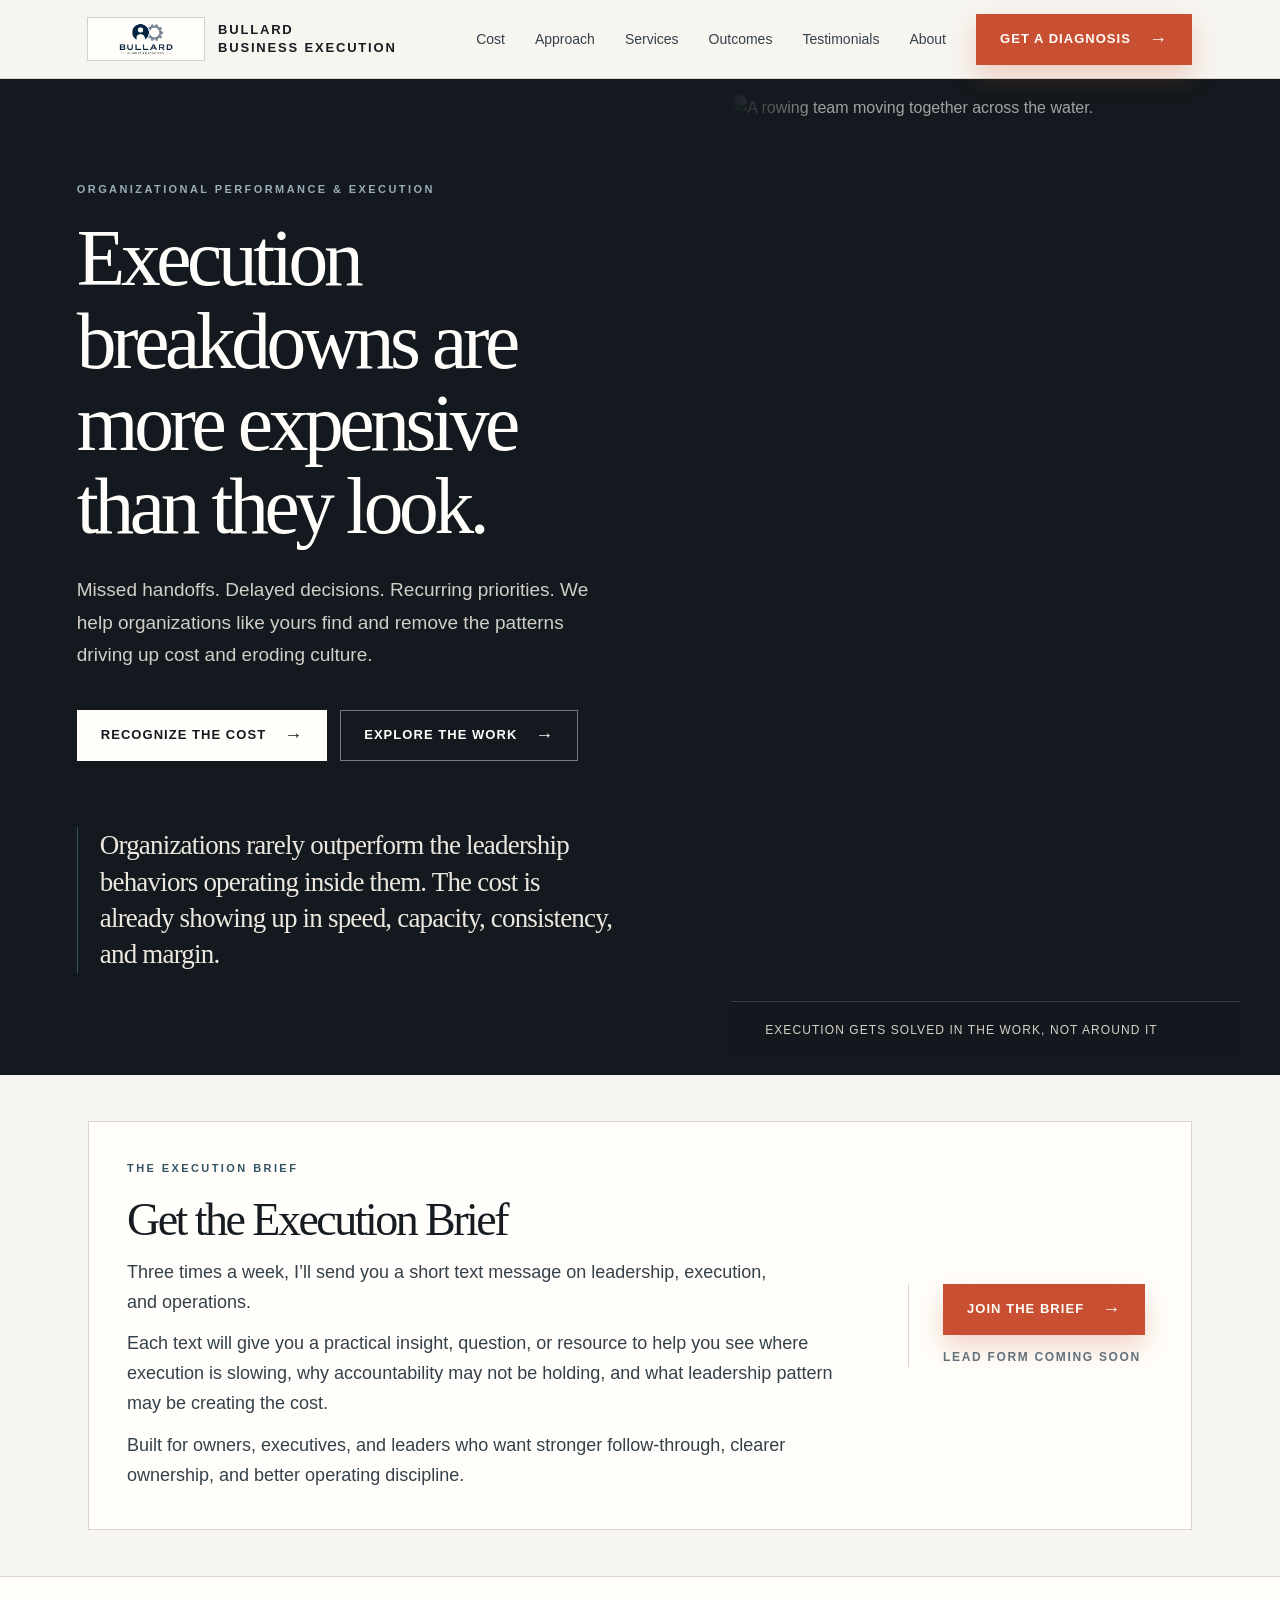
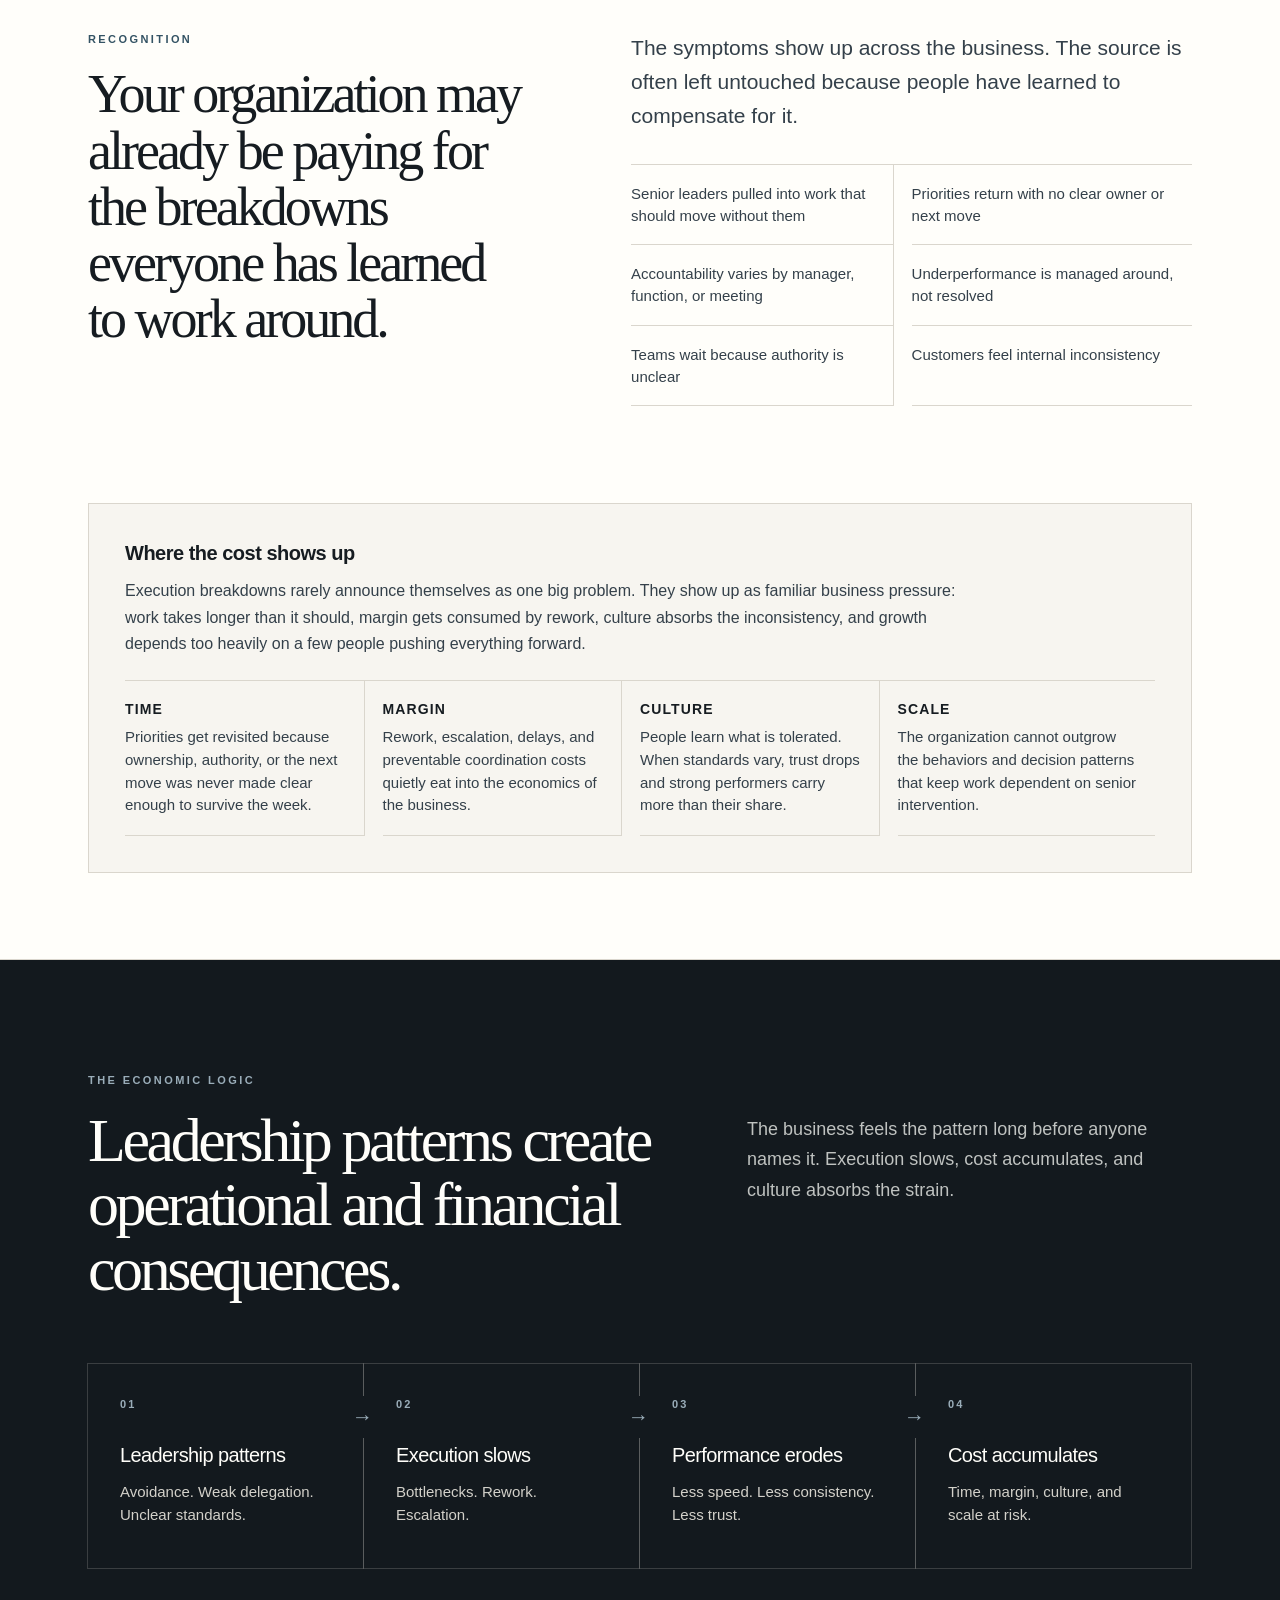
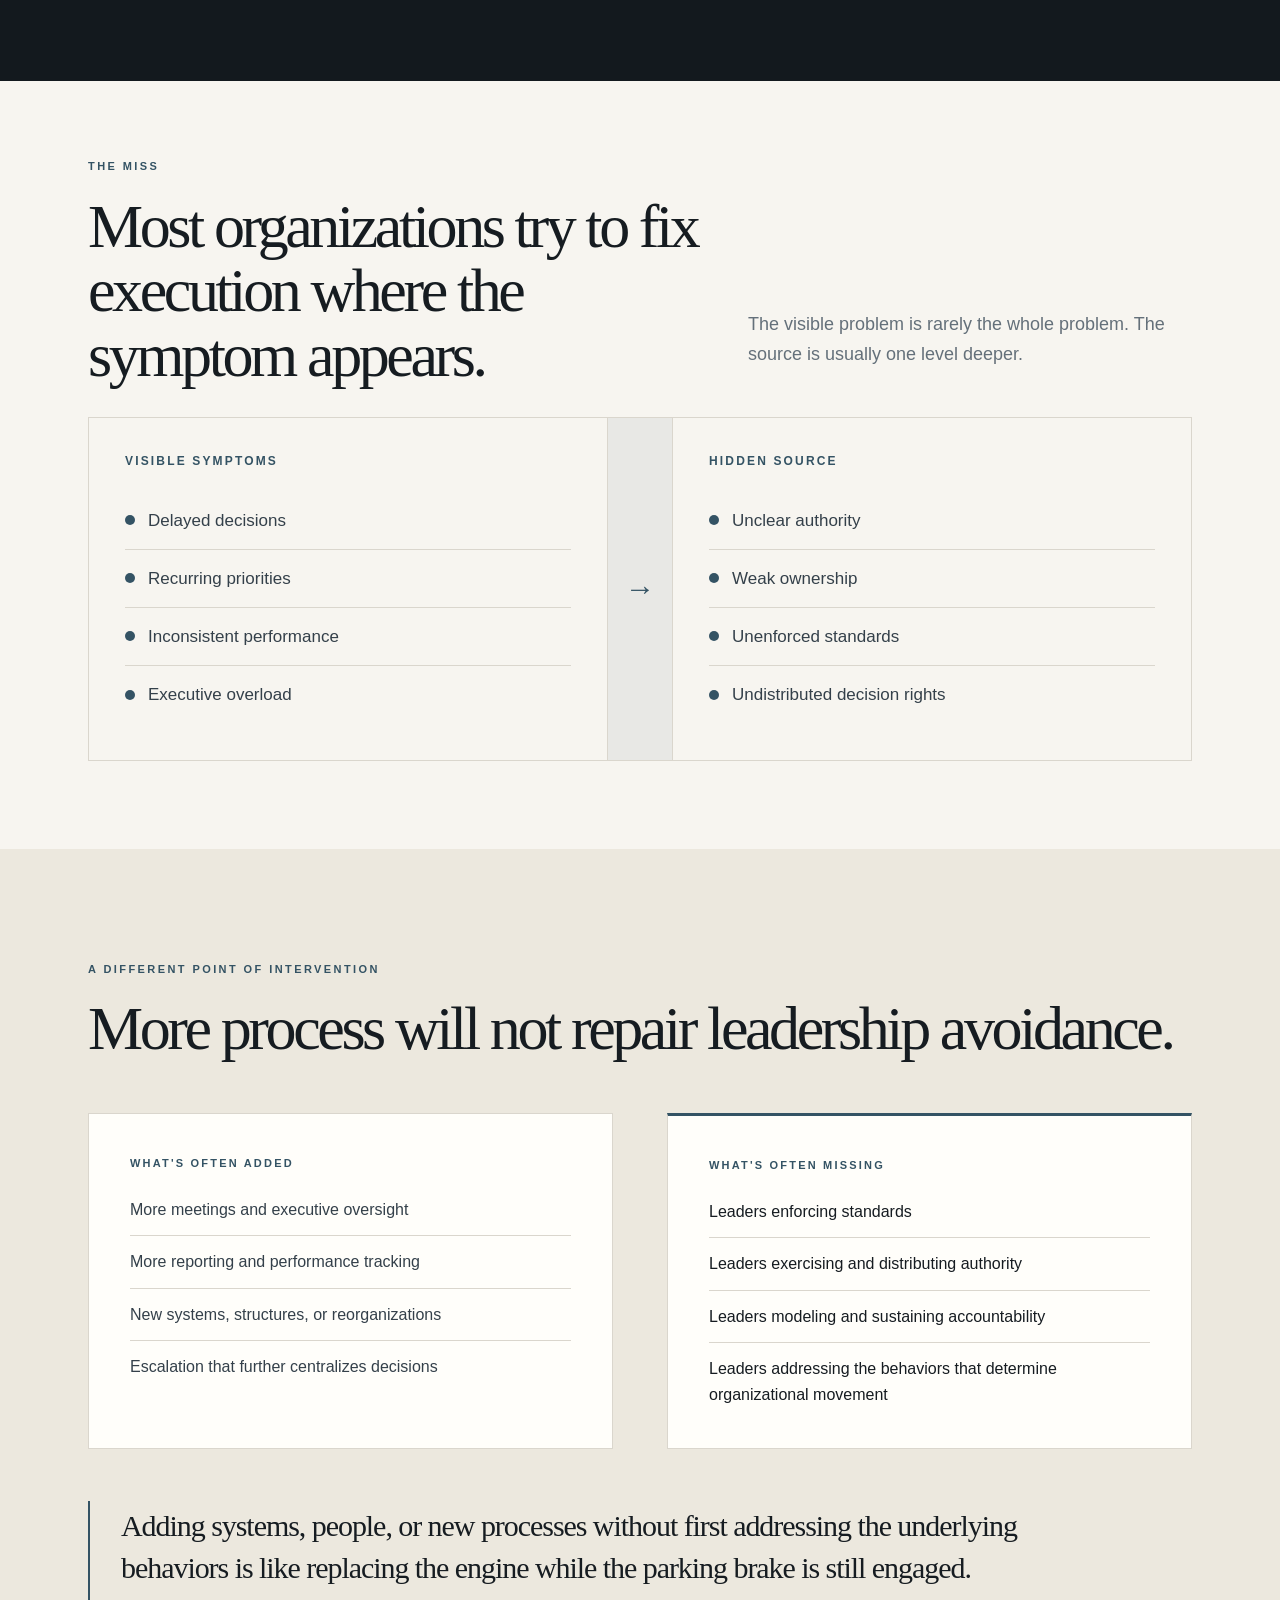
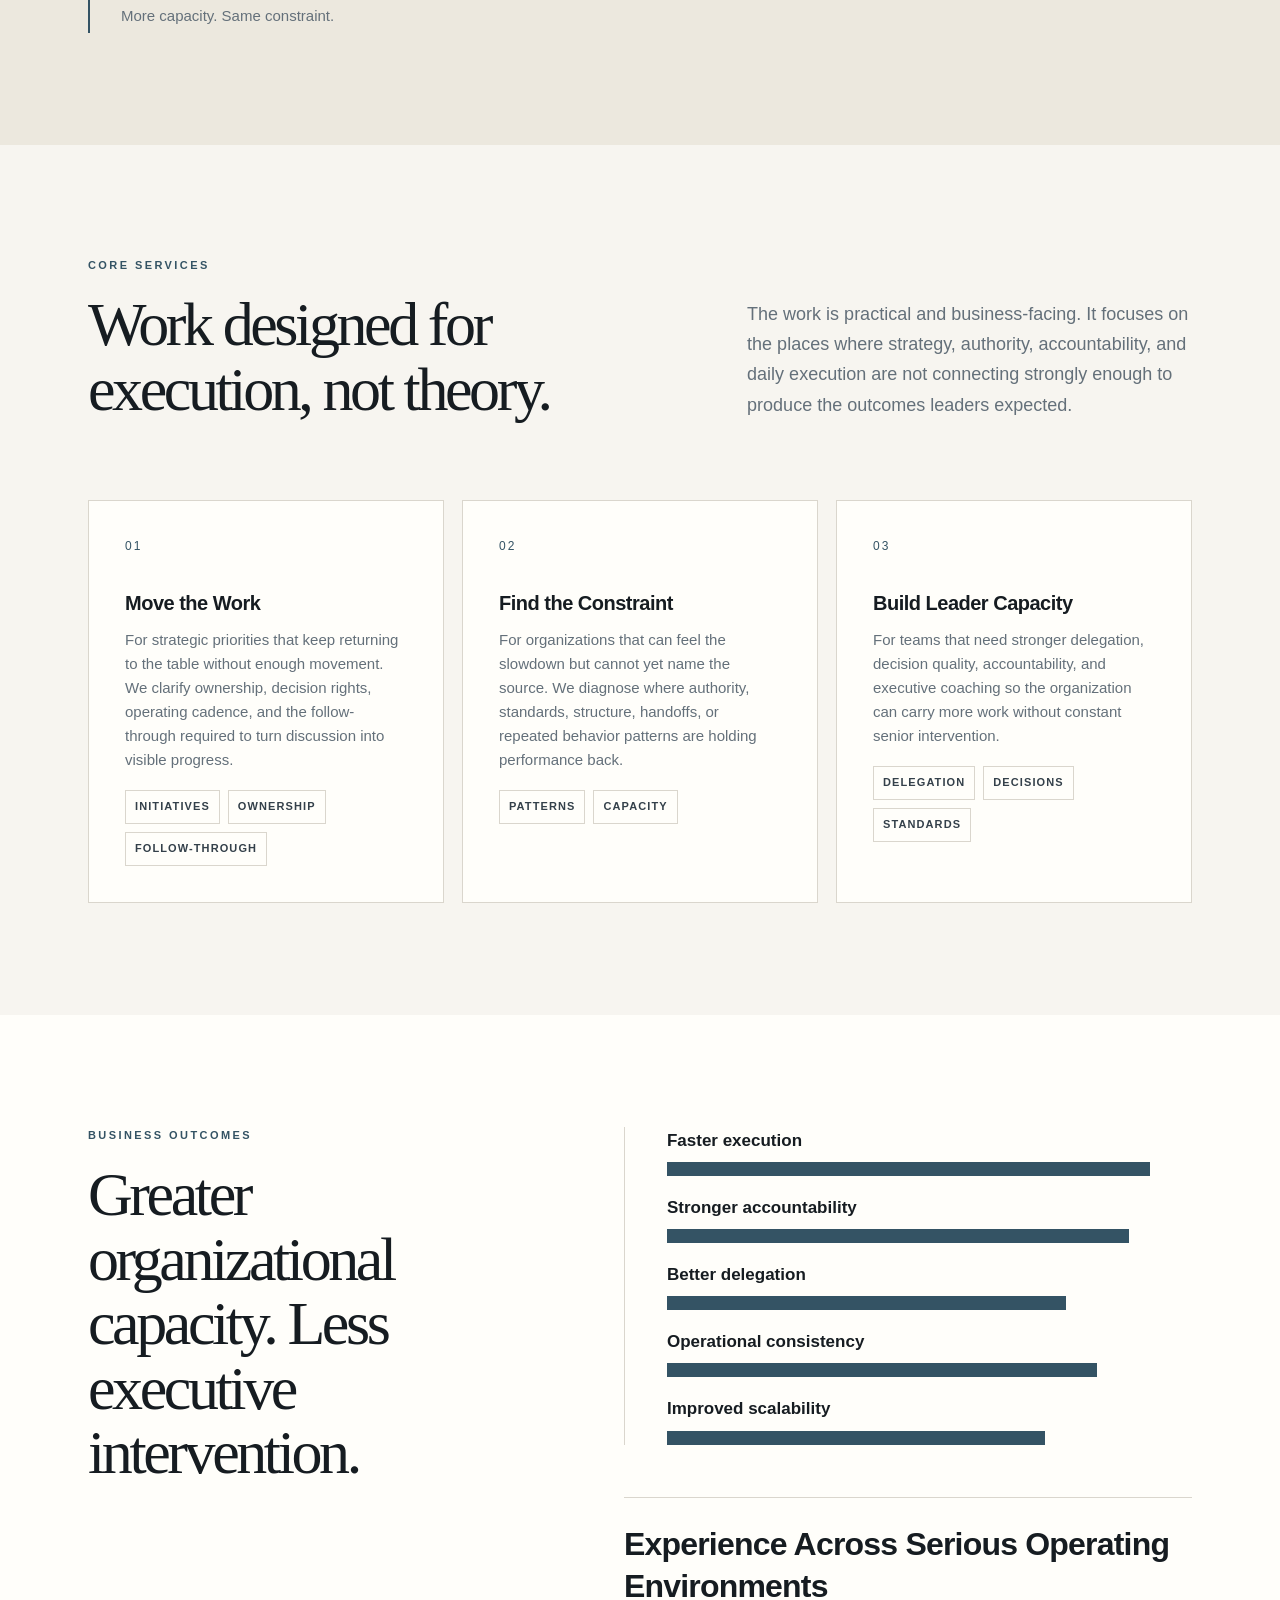
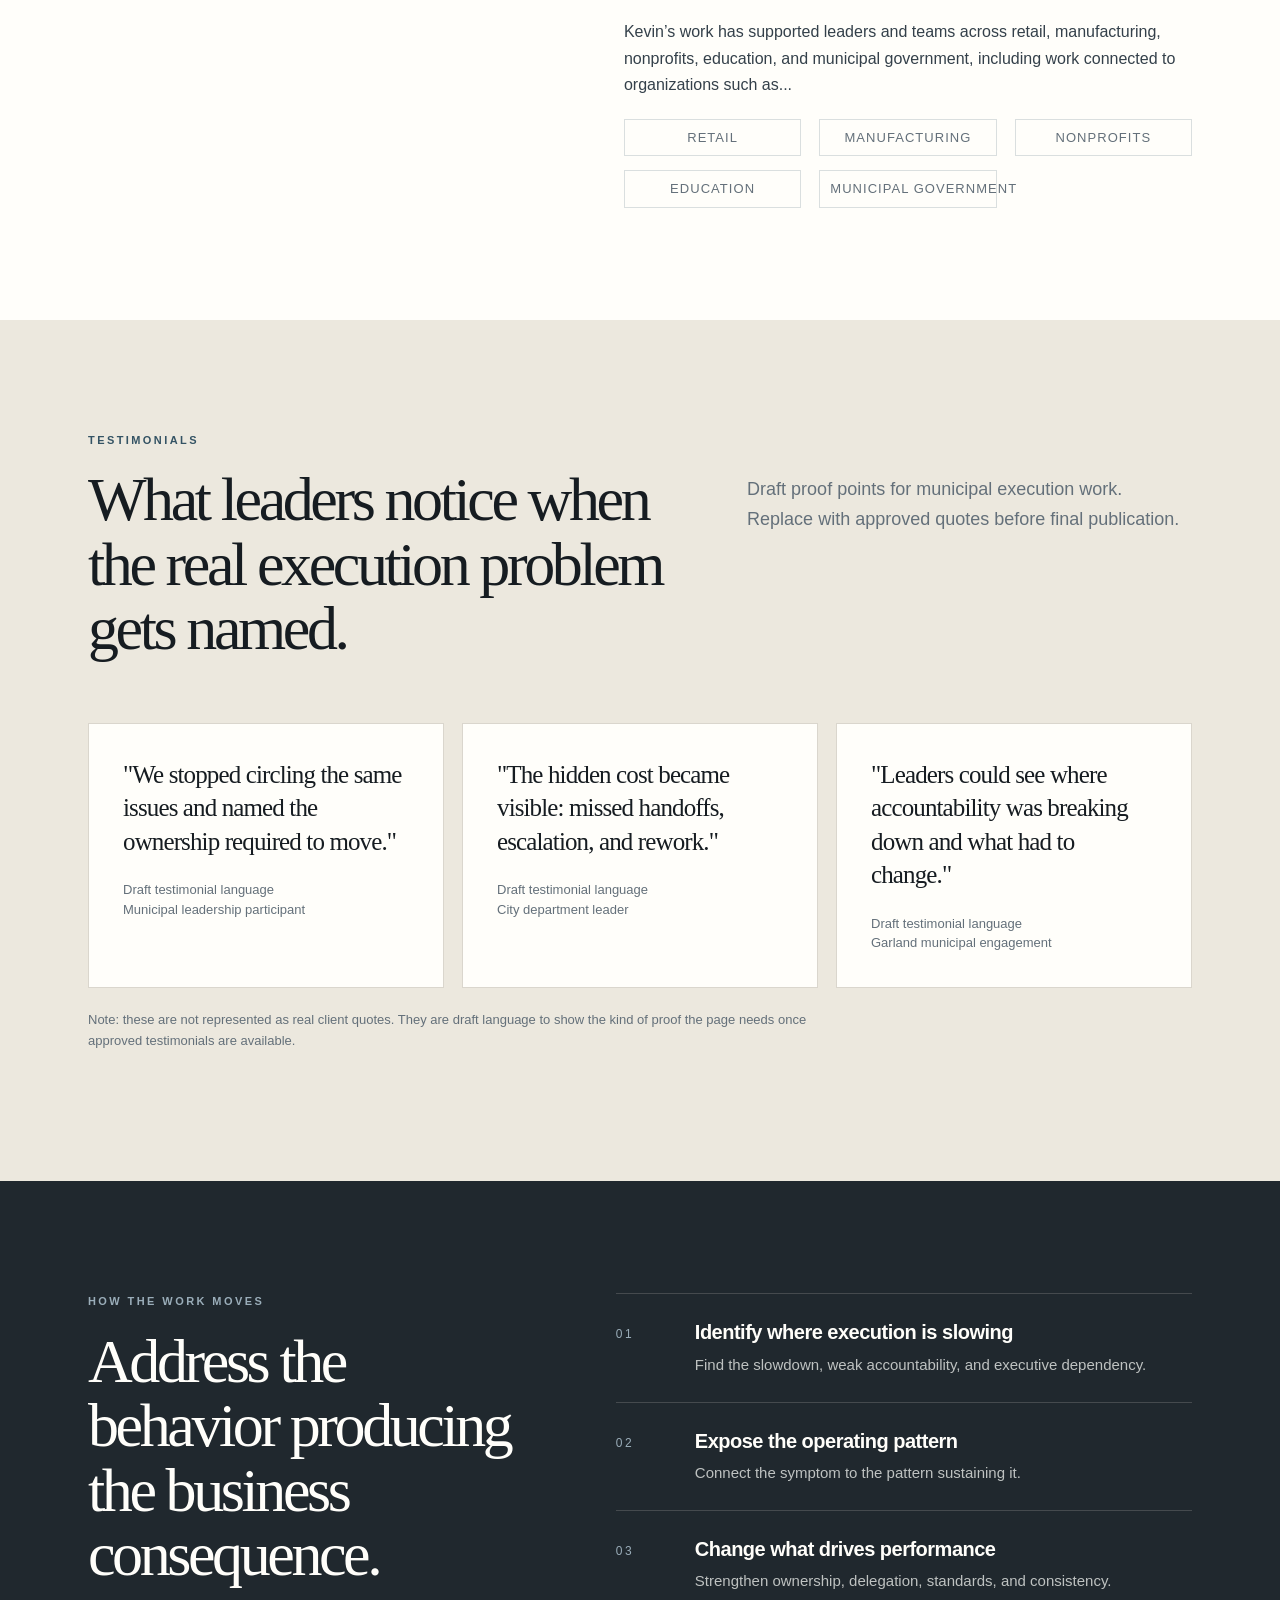
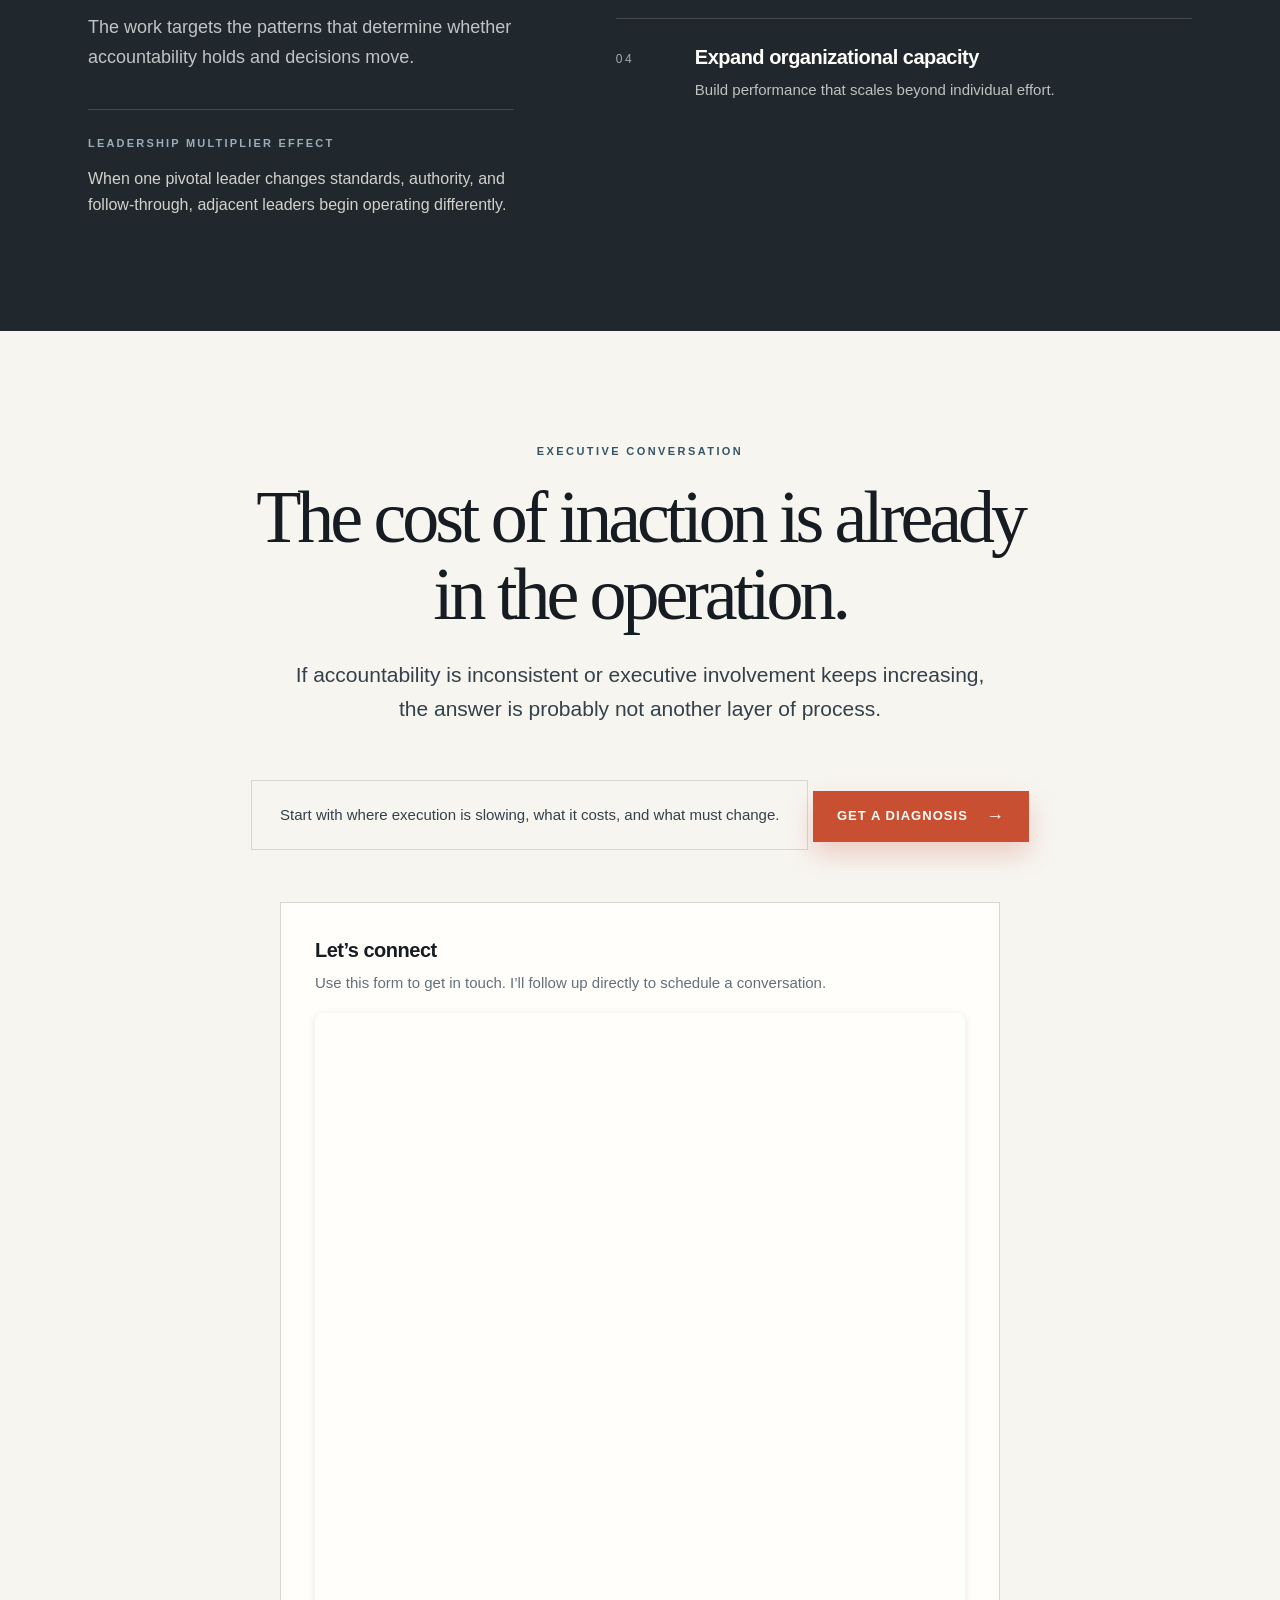
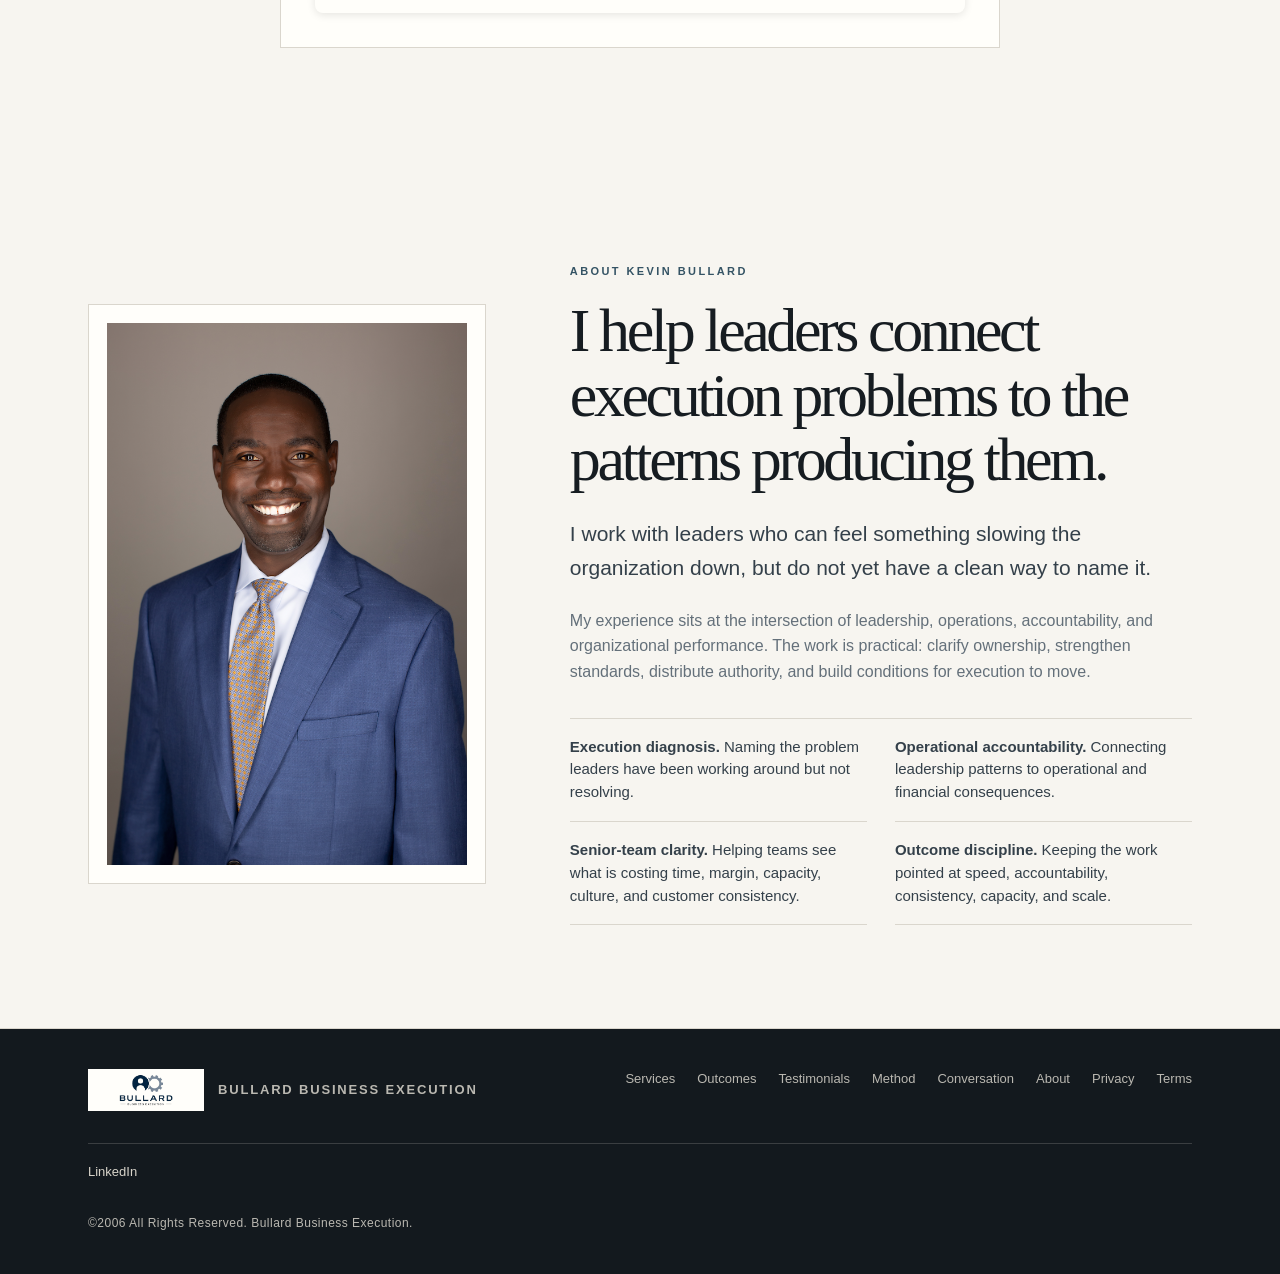
==== commit 8066e0b6: "Refine experience environments section" ====
--- a/index.html
+++ b/index.html
@@ -742,23 +742,37 @@
       height: 14px;
       width: var(--value);
     }
-    .industries {
+    .experience-environments {
       border-top: 1px solid var(--line);
-      color: var(--muted);
-      display: grid;
-      font-size: 13px;
+      margin-top: 52px;
+      padding-top: 25px;
+    }
+    .experience-environments h3 {
+      color: var(--ink);
+      font-size: clamp(24px, 2.5vw, 32px);
+      margin-bottom: 12px;
+    }
+    .experience-environments p {
+      color: var(--ink-soft);
+      font-size: 16px;
+      line-height: 1.66;
+      margin-bottom: 20px;
+      max-width: 820px;
+    }
+    .environment-list {
+      display: grid;
       gap: 14px 18px;
       grid-template-columns: repeat(3, minmax(0, 1fr));
+    }
+    .environment-list span {
+      border: 1px solid rgba(52, 83, 100, .18);
+      color: var(--muted);
+      font-size: 13px;
       letter-spacing: .08em;
       line-height: 1.35;
-      margin-top: 52px;
-      padding-top: 25px;
+      padding: 9px 10px;
+      text-align: center;
       text-transform: uppercase;
-      text-align: center;
-    }
-    .industries span {
-      border: 1px solid rgba(52, 83, 100, .18);
-      padding: 9px 10px;
       white-space: nowrap;
     }
     .testimonials {
@@ -1001,12 +1015,12 @@
       p, .service p, .outcome p, .method-step p, .multiplier p, .conversation-note { font-size: 17px; line-height: 1.68; }
       .hero-lead, .lead { font-size: 18px; line-height: 1.7; }
       .hero-caption, .service .number, .method-step::before, .testimonial cite, .testimonial-note, footer { font-size: 15px; }
-      .signal, .about-point, .chain-step p, .industries { font-size: 17px; line-height: 1.65; }
+      .signal, .about-point, .chain-step p, .environment-list { font-size: 17px; line-height: 1.65; }
       .signals, .about-points, .cost-points, .services-grid { grid-template-columns: 1fr; }
       .cost-point:not(:last-child) { border-right: 0; margin-right: 0; }
       .signal:nth-child(odd), .service { border-right: 0; margin-right: 0; }
       .service { min-height: 0; }
-      .industries { grid-template-columns: repeat(2, minmax(0, 1fr)); }
+      .environment-list { grid-template-columns: repeat(2, minmax(0, 1fr)); }
       .footer-inner { align-items: flex-start; flex-direction: column; }
       .footer-links { flex-direction: column; gap: 13px; }
       .footer-contact { flex-direction: column; gap: 9px; }
@@ -1259,22 +1273,17 @@
             <div class="outcome-bar"><strong>Operational consistency</strong><span style="--value: 82%;"></span></div>
             <div class="outcome-bar"><strong>Improved scalability</strong><span style="--value: 72%;"></span></div>
           </div>
-        <p class="industries reveal">
-          <span>Manufacturing</span>
-          <span>Healthcare</span>
-          <span>Banking</span>
-          <span>Municipalities</span>
-          <span>Hospitality</span>
-          <span>Logistics</span>
-          <span>Automotive</span>
-          <span>Technology</span>
-          <span>Professional</span>
-          <span>Private Equity</span>
-          <span>Non-Profits</span>
-          <span>Airlines</span>
-          <span>Paramilitary</span>
-          <span>Faith-Based</span>
-        </p>
+          <div class="experience-environments reveal">
+            <h3>Experience Across Serious Operating Environments</h3>
+            <p>Kevin&rsquo;s work has supported leaders and teams across retail, manufacturing, nonprofits, education, and municipal government, including work connected to organizations such as...</p>
+            <div class="environment-list" aria-label="Organization types Kevin has served">
+              <span>Retail</span>
+              <span>Manufacturing</span>
+              <span>Nonprofits</span>
+              <span>Education</span>
+              <span>Municipal Government</span>
+            </div>
+          </div>
         </div>
       </div>
     </section>
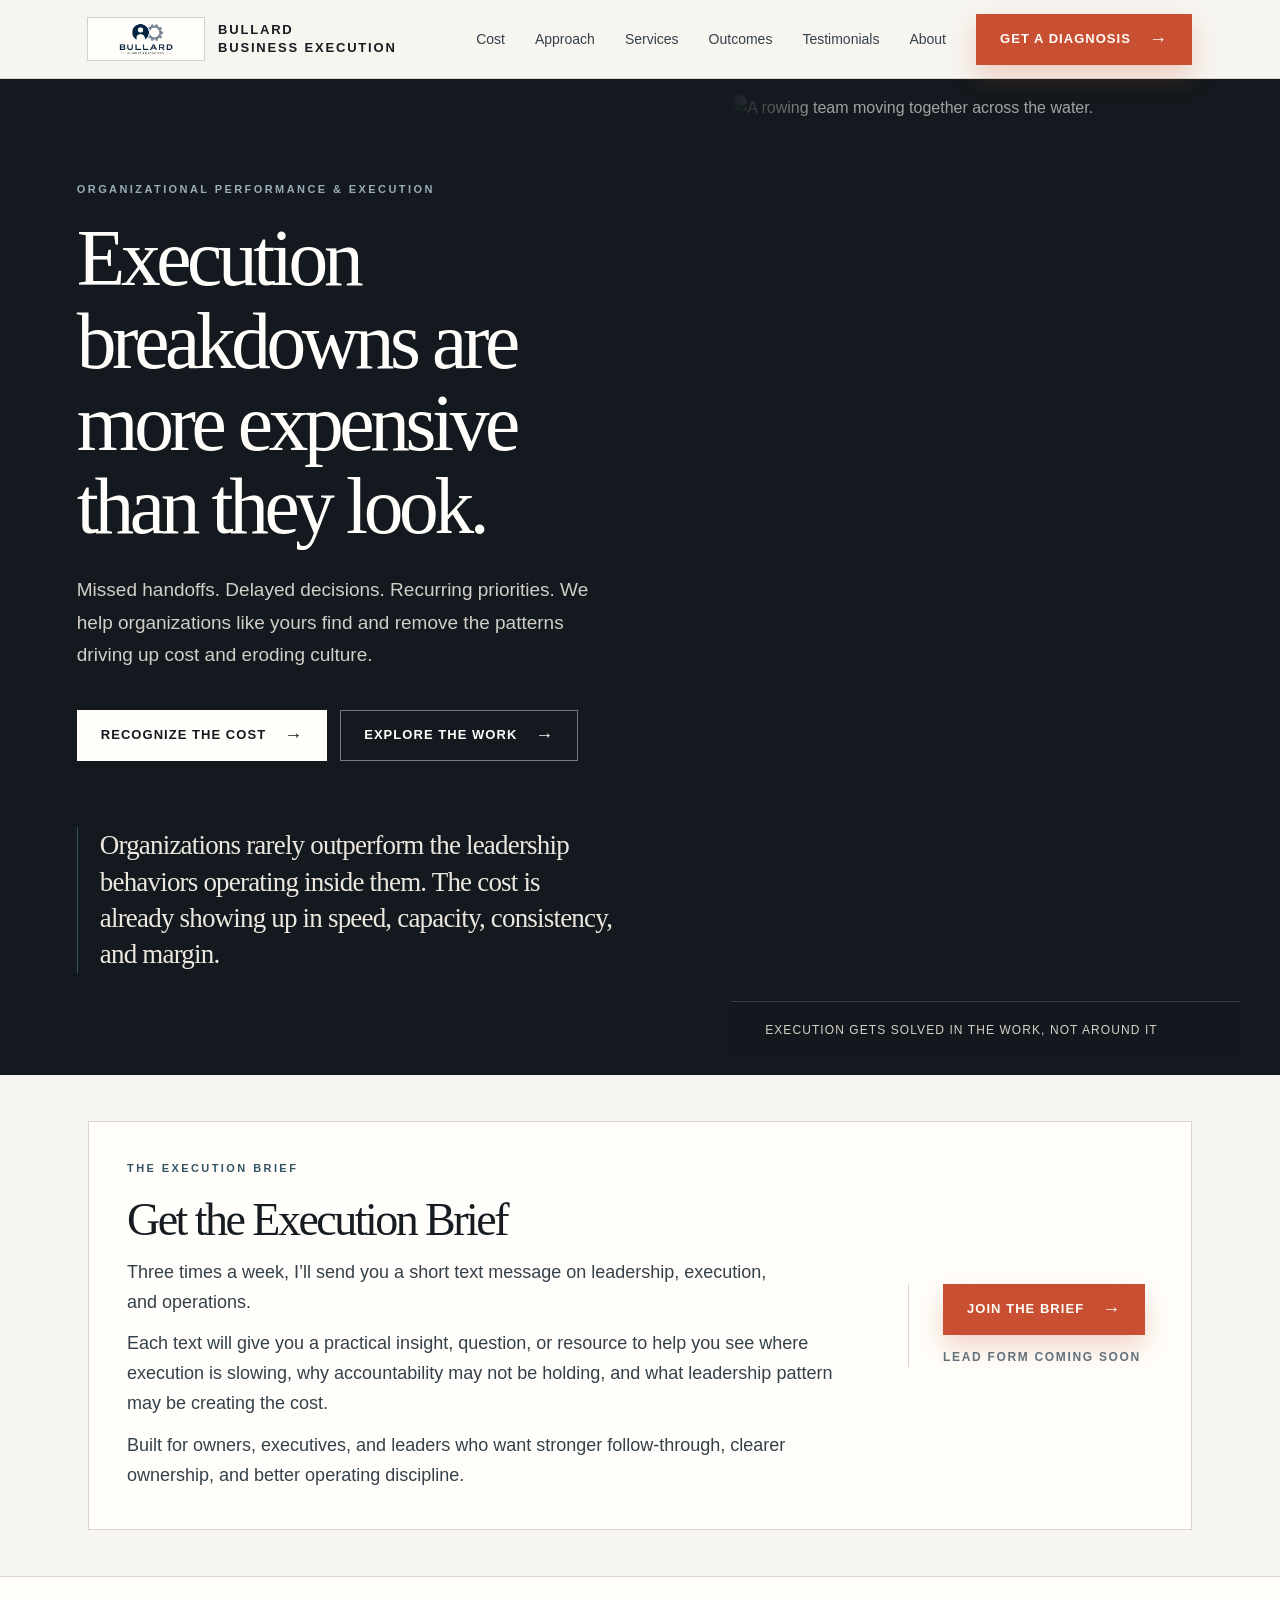
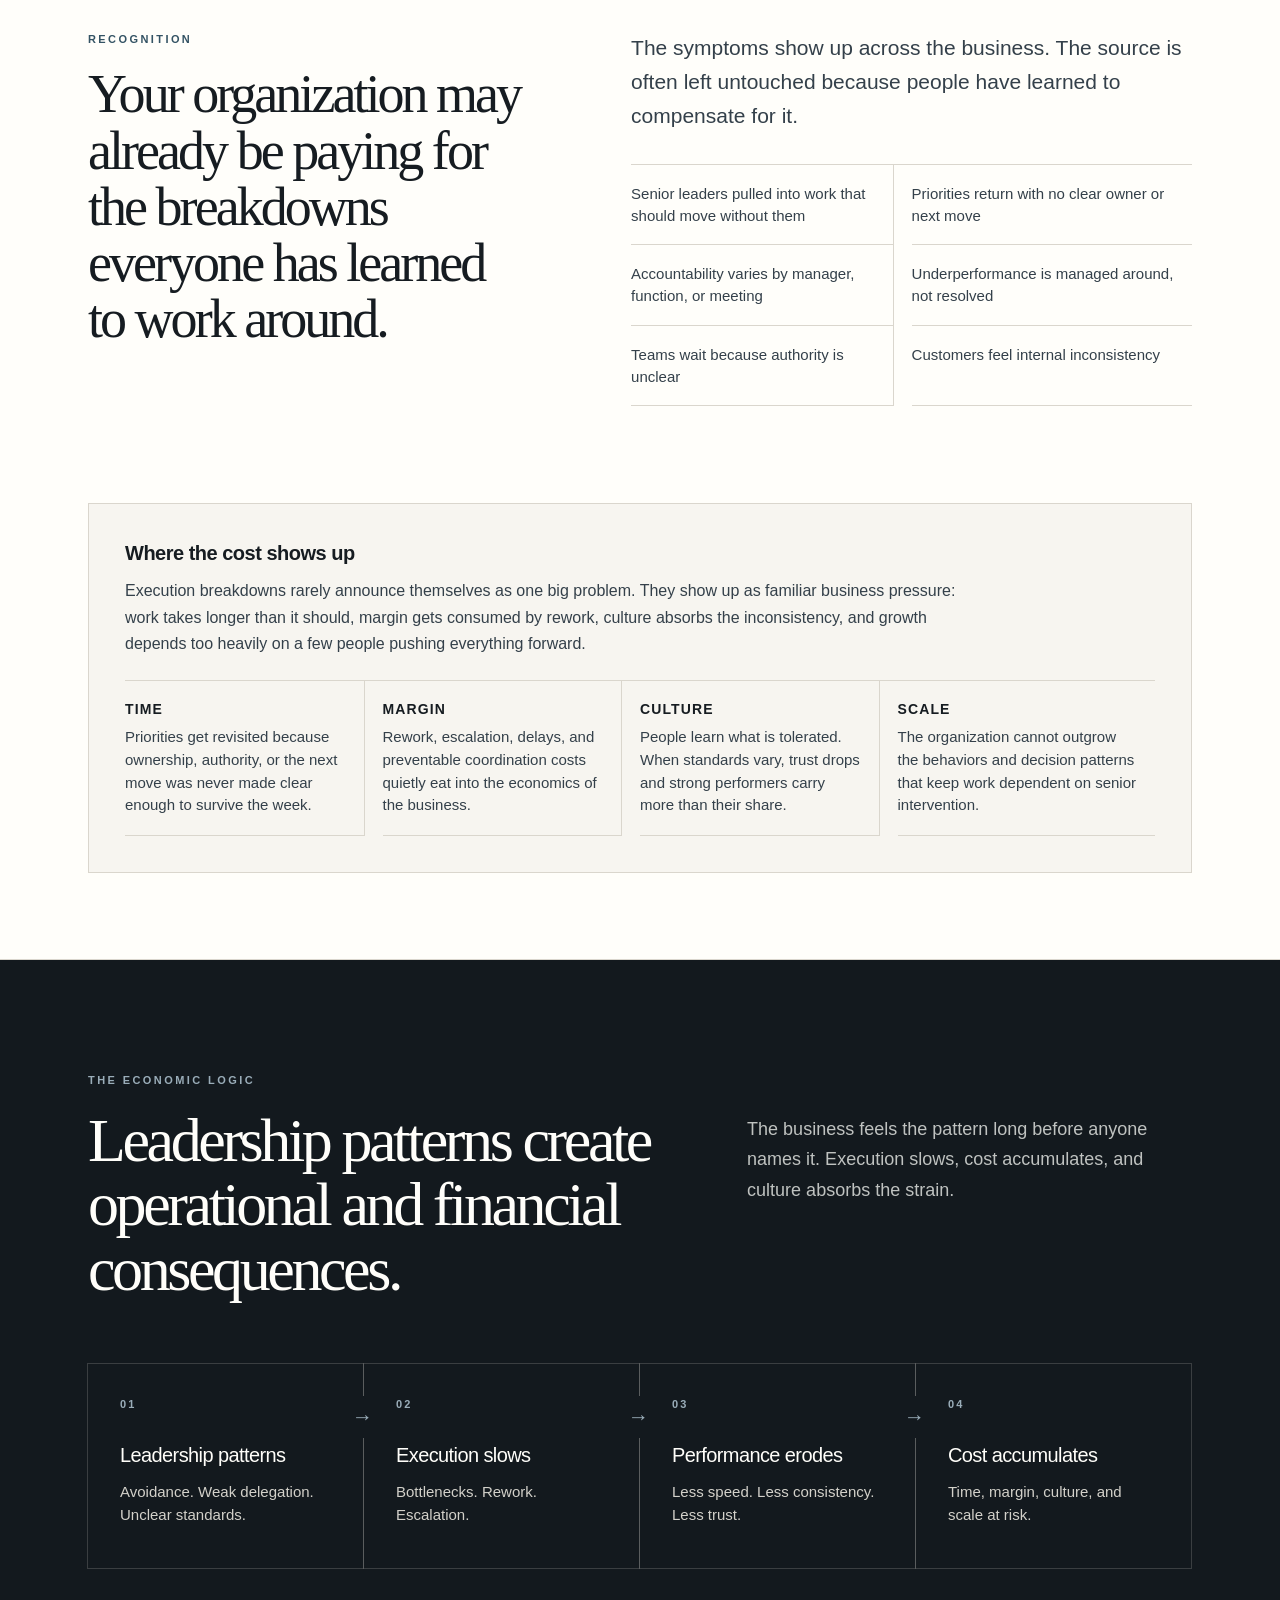
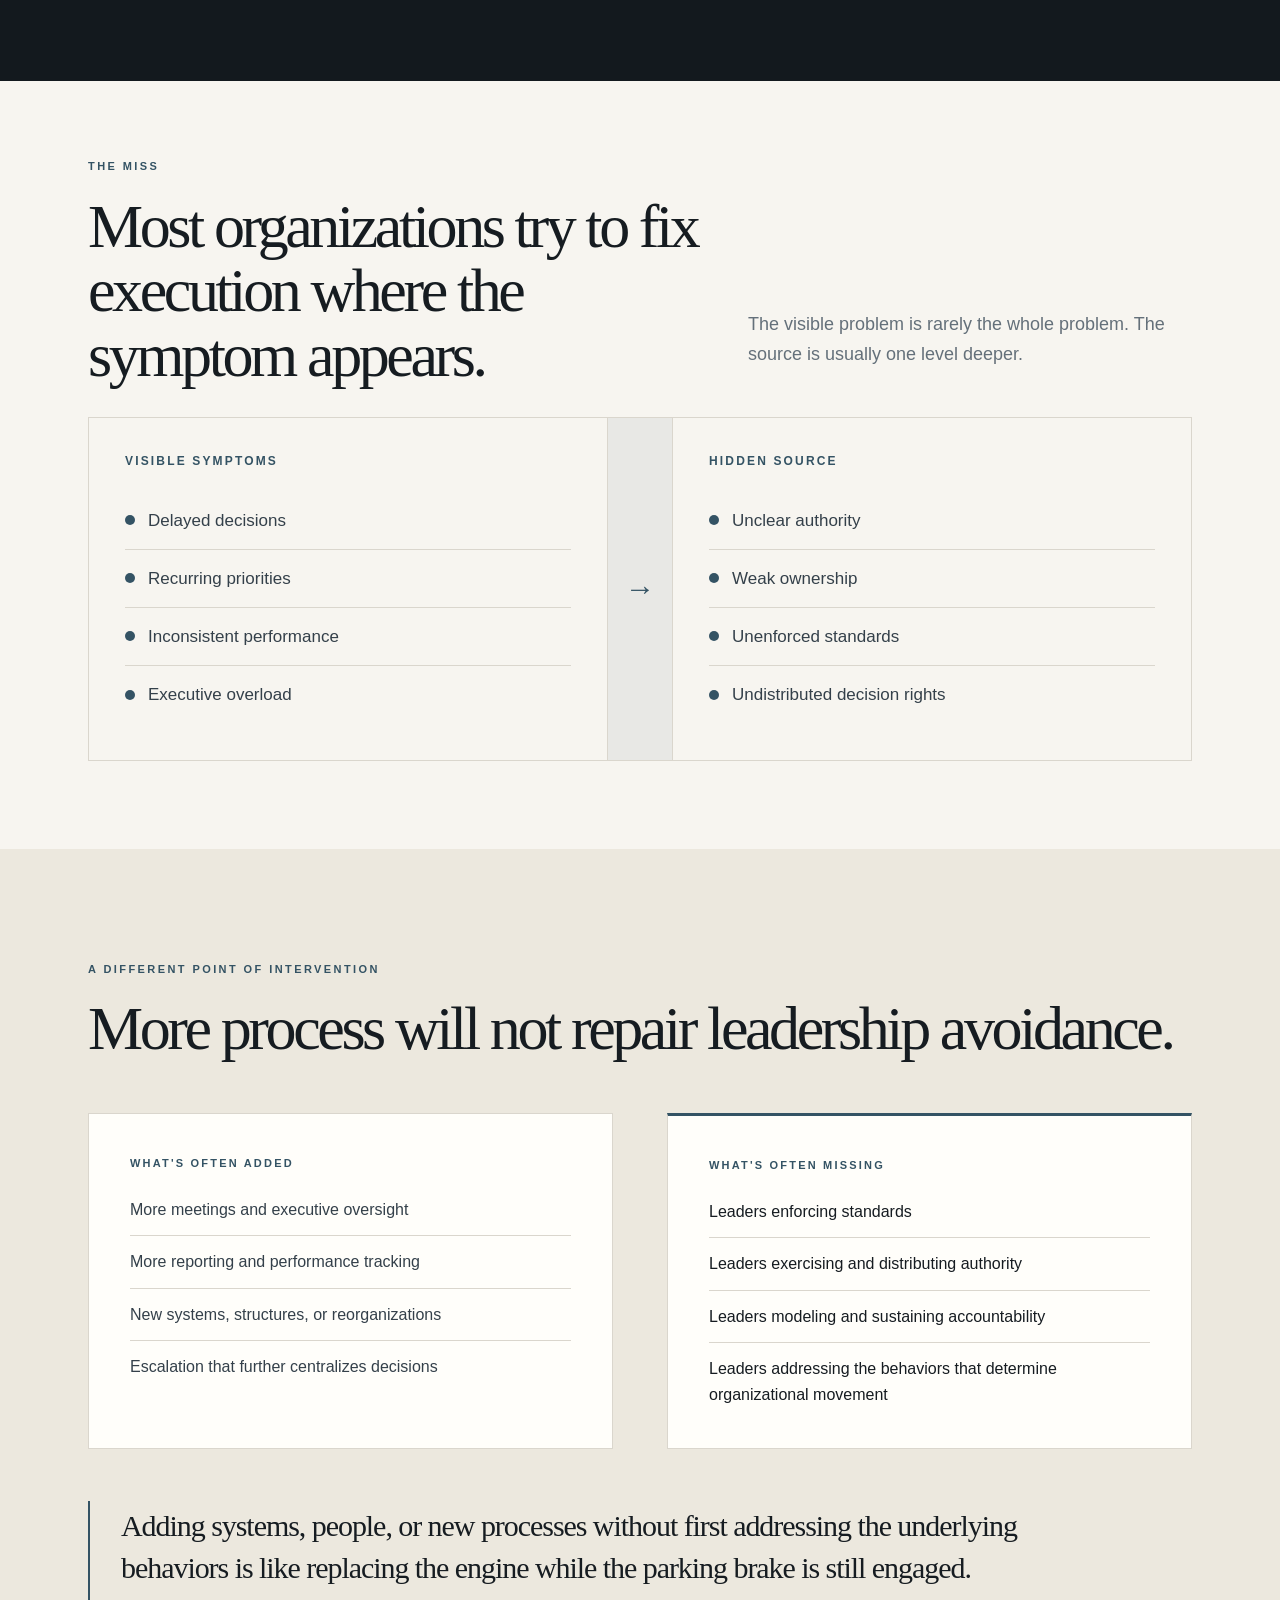
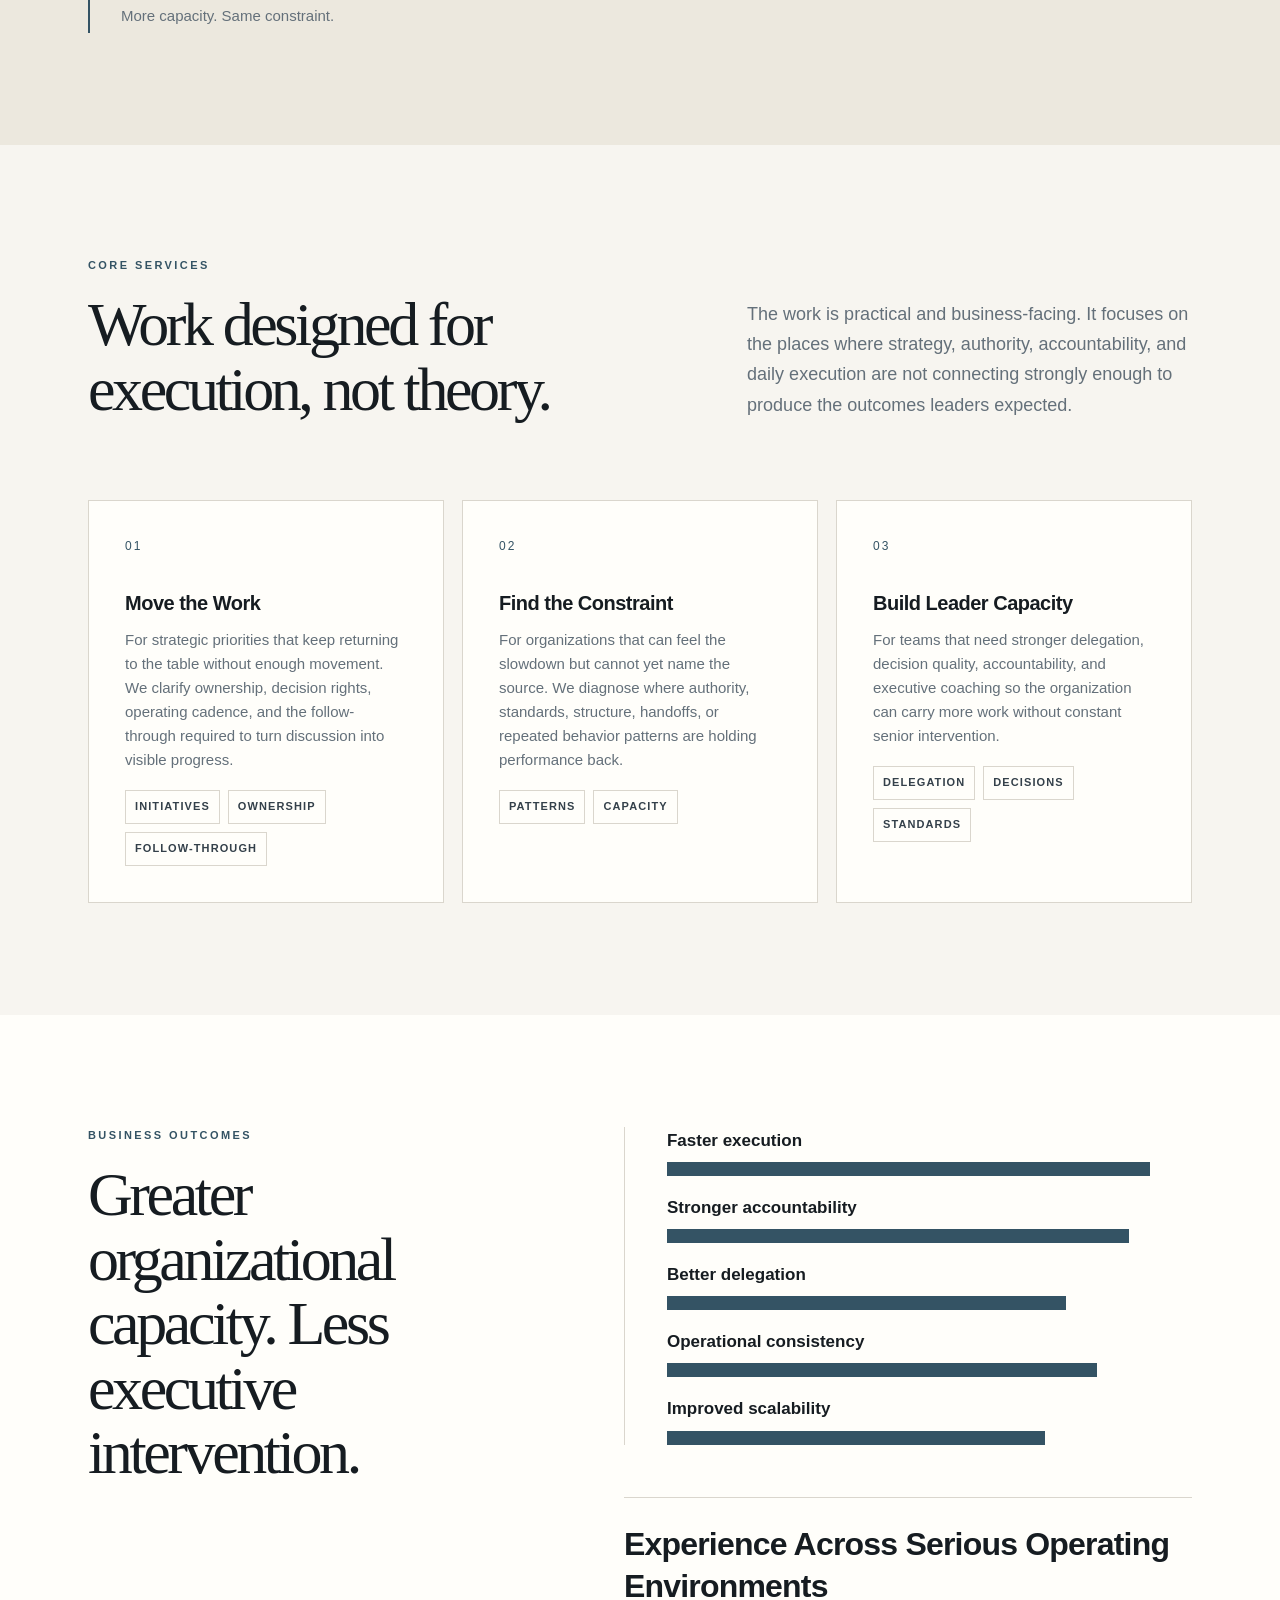
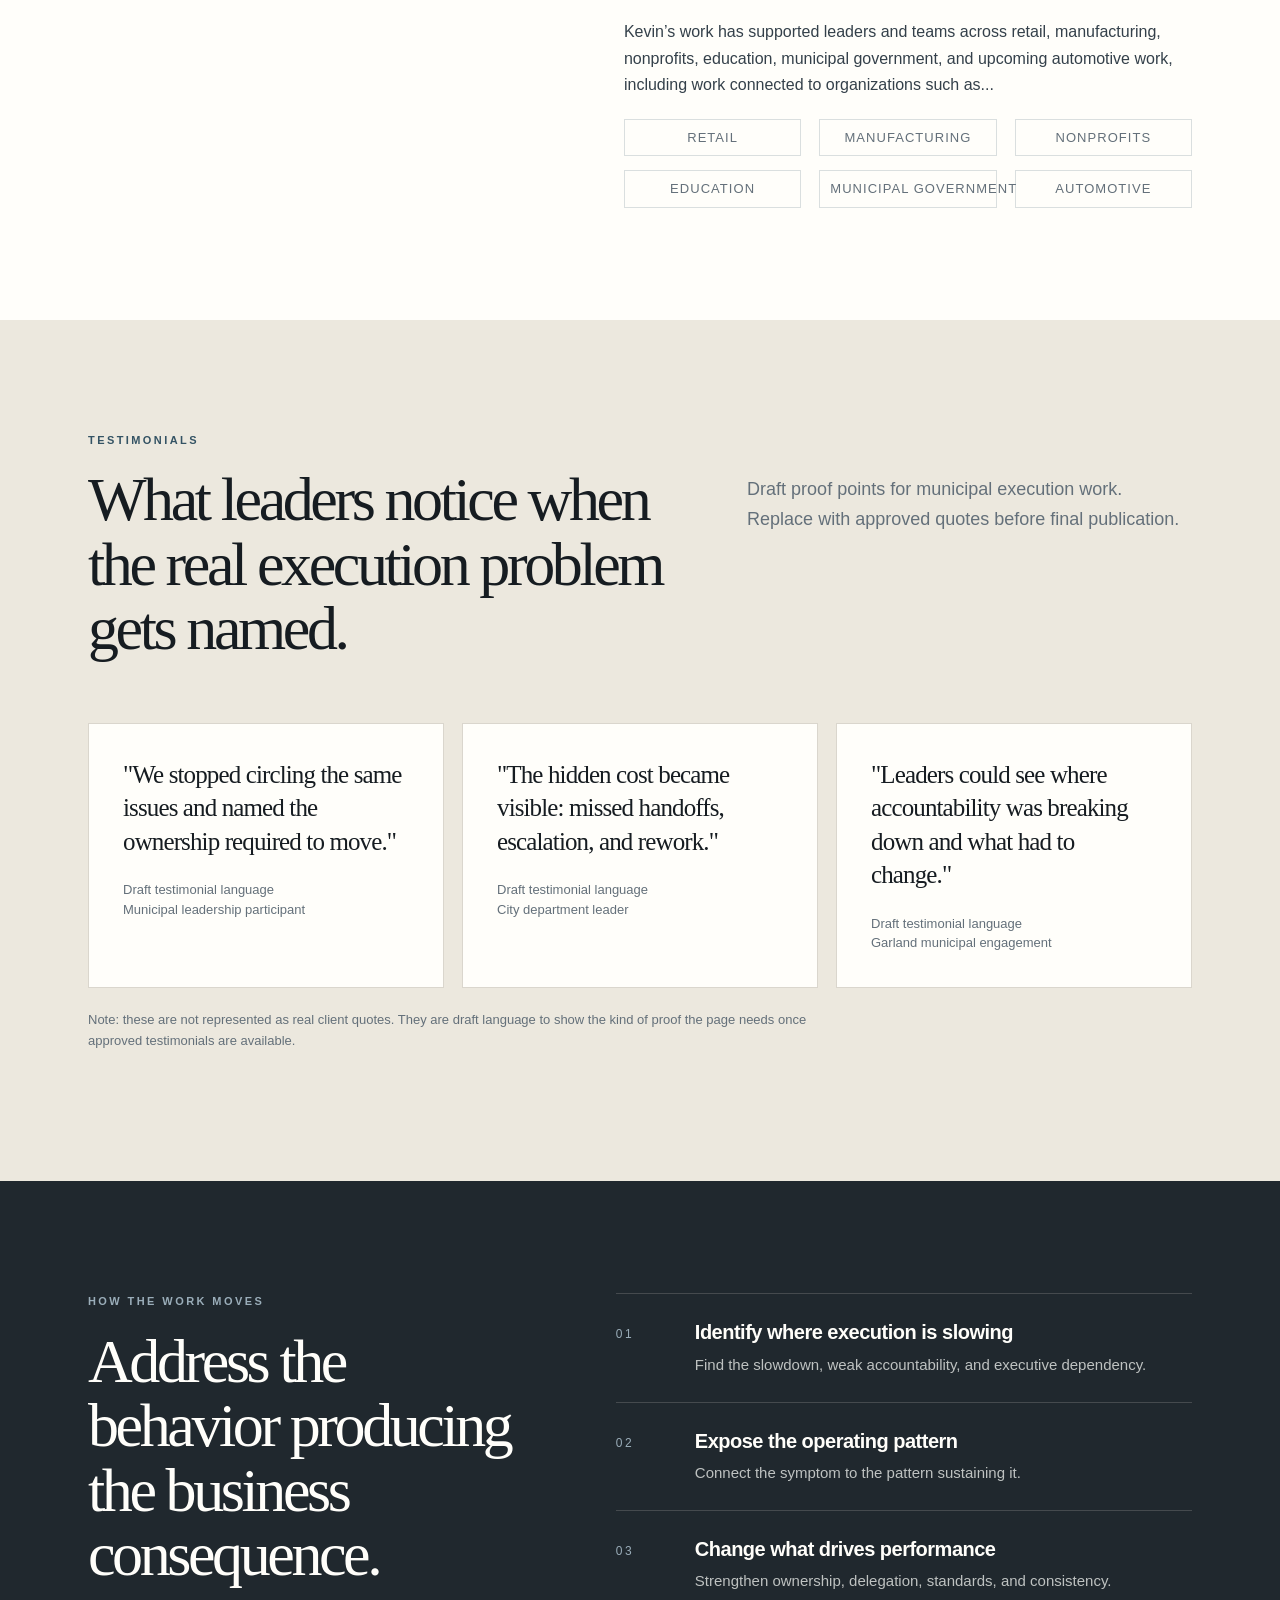
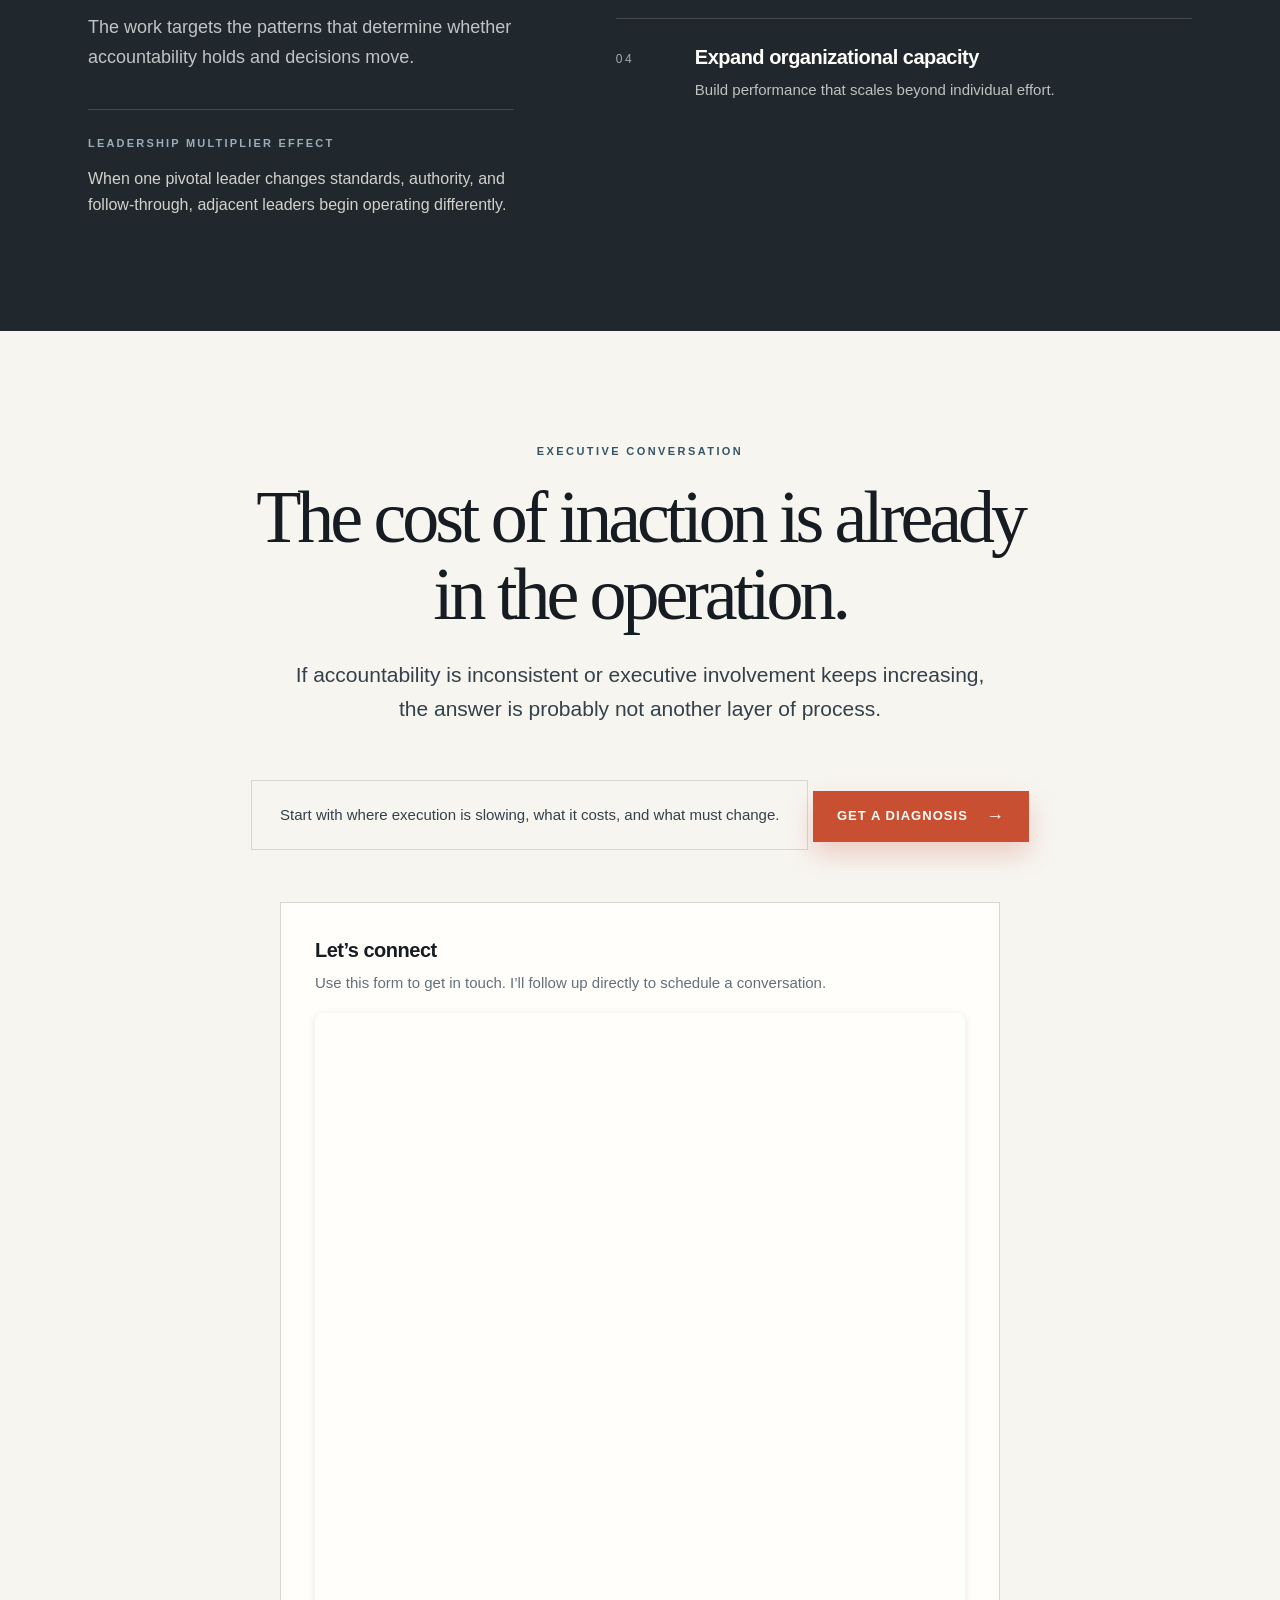
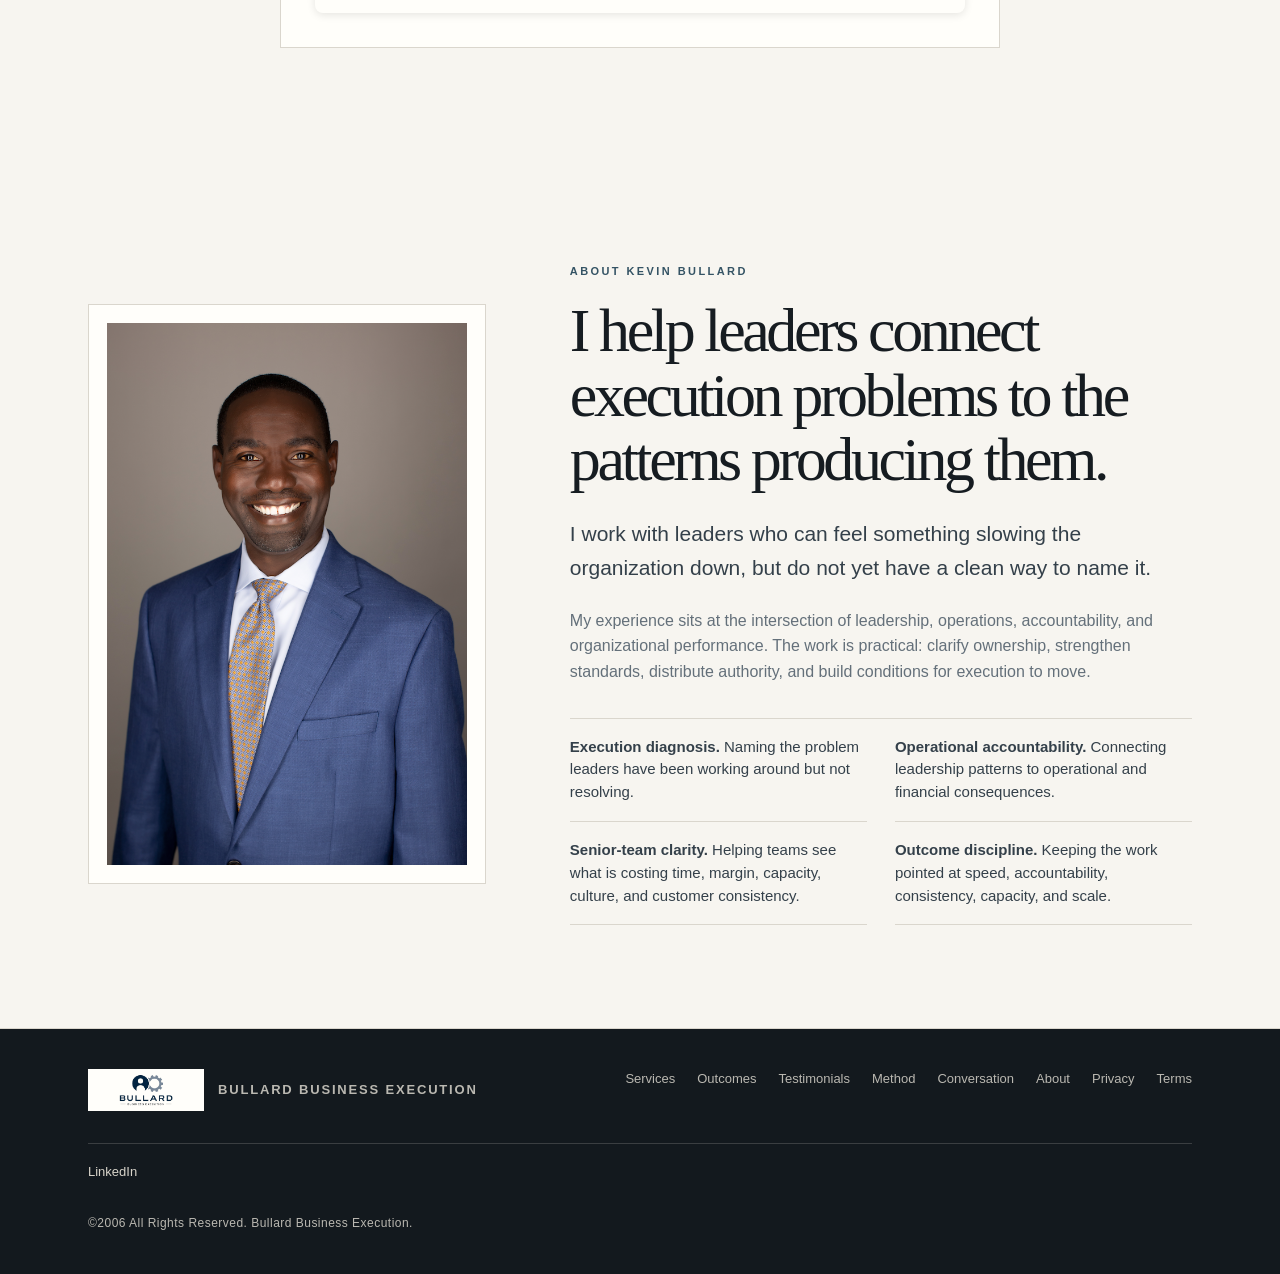
==== commit a1a0751c: "Add upcoming automotive experience" ====
--- a/index.html
+++ b/index.html
@@ -1275,13 +1275,14 @@
           </div>
           <div class="experience-environments reveal">
             <h3>Experience Across Serious Operating Environments</h3>
-            <p>Kevin&rsquo;s work has supported leaders and teams across retail, manufacturing, nonprofits, education, and municipal government, including work connected to organizations such as...</p>
+            <p>Kevin&rsquo;s work has supported leaders and teams across retail, manufacturing, nonprofits, education, municipal government, and upcoming automotive work, including work connected to organizations such as...</p>
             <div class="environment-list" aria-label="Organization types Kevin has served">
               <span>Retail</span>
               <span>Manufacturing</span>
               <span>Nonprofits</span>
               <span>Education</span>
               <span>Municipal Government</span>
+              <span>Automotive</span>
             </div>
           </div>
         </div>
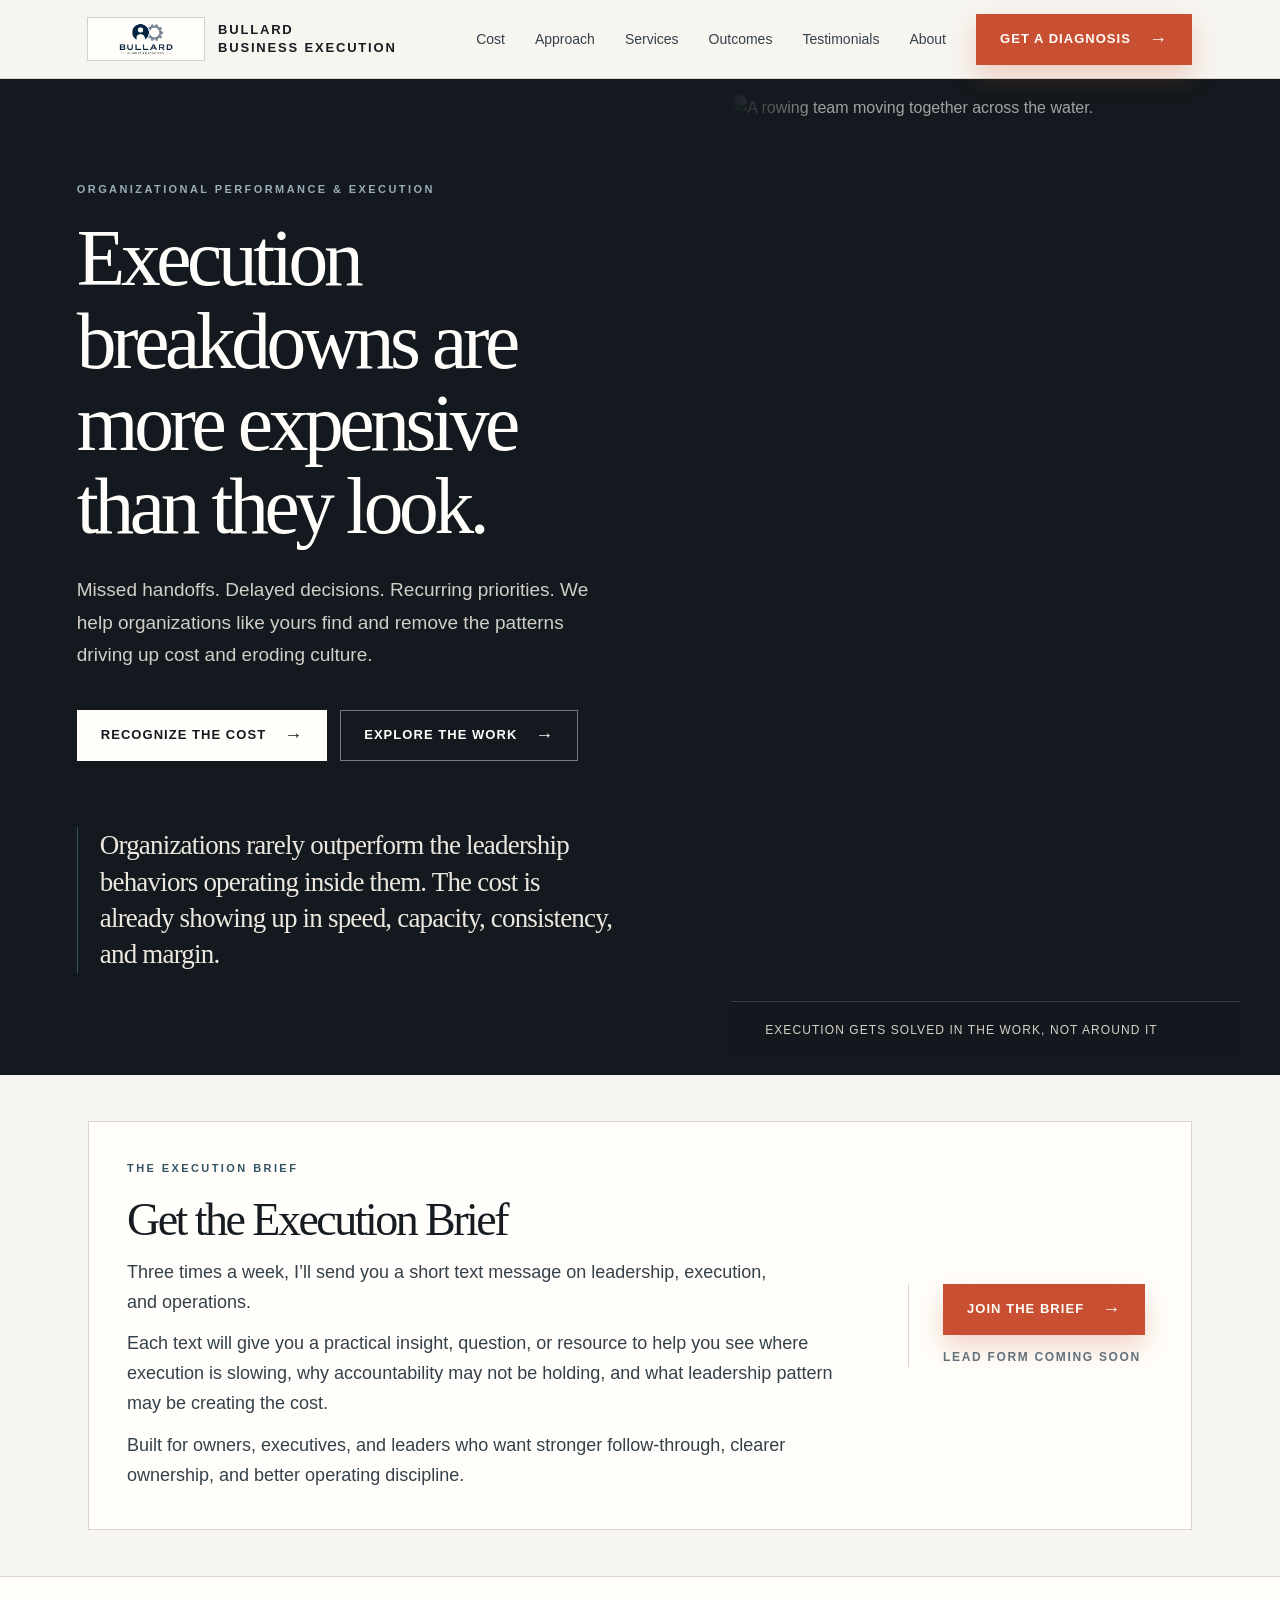
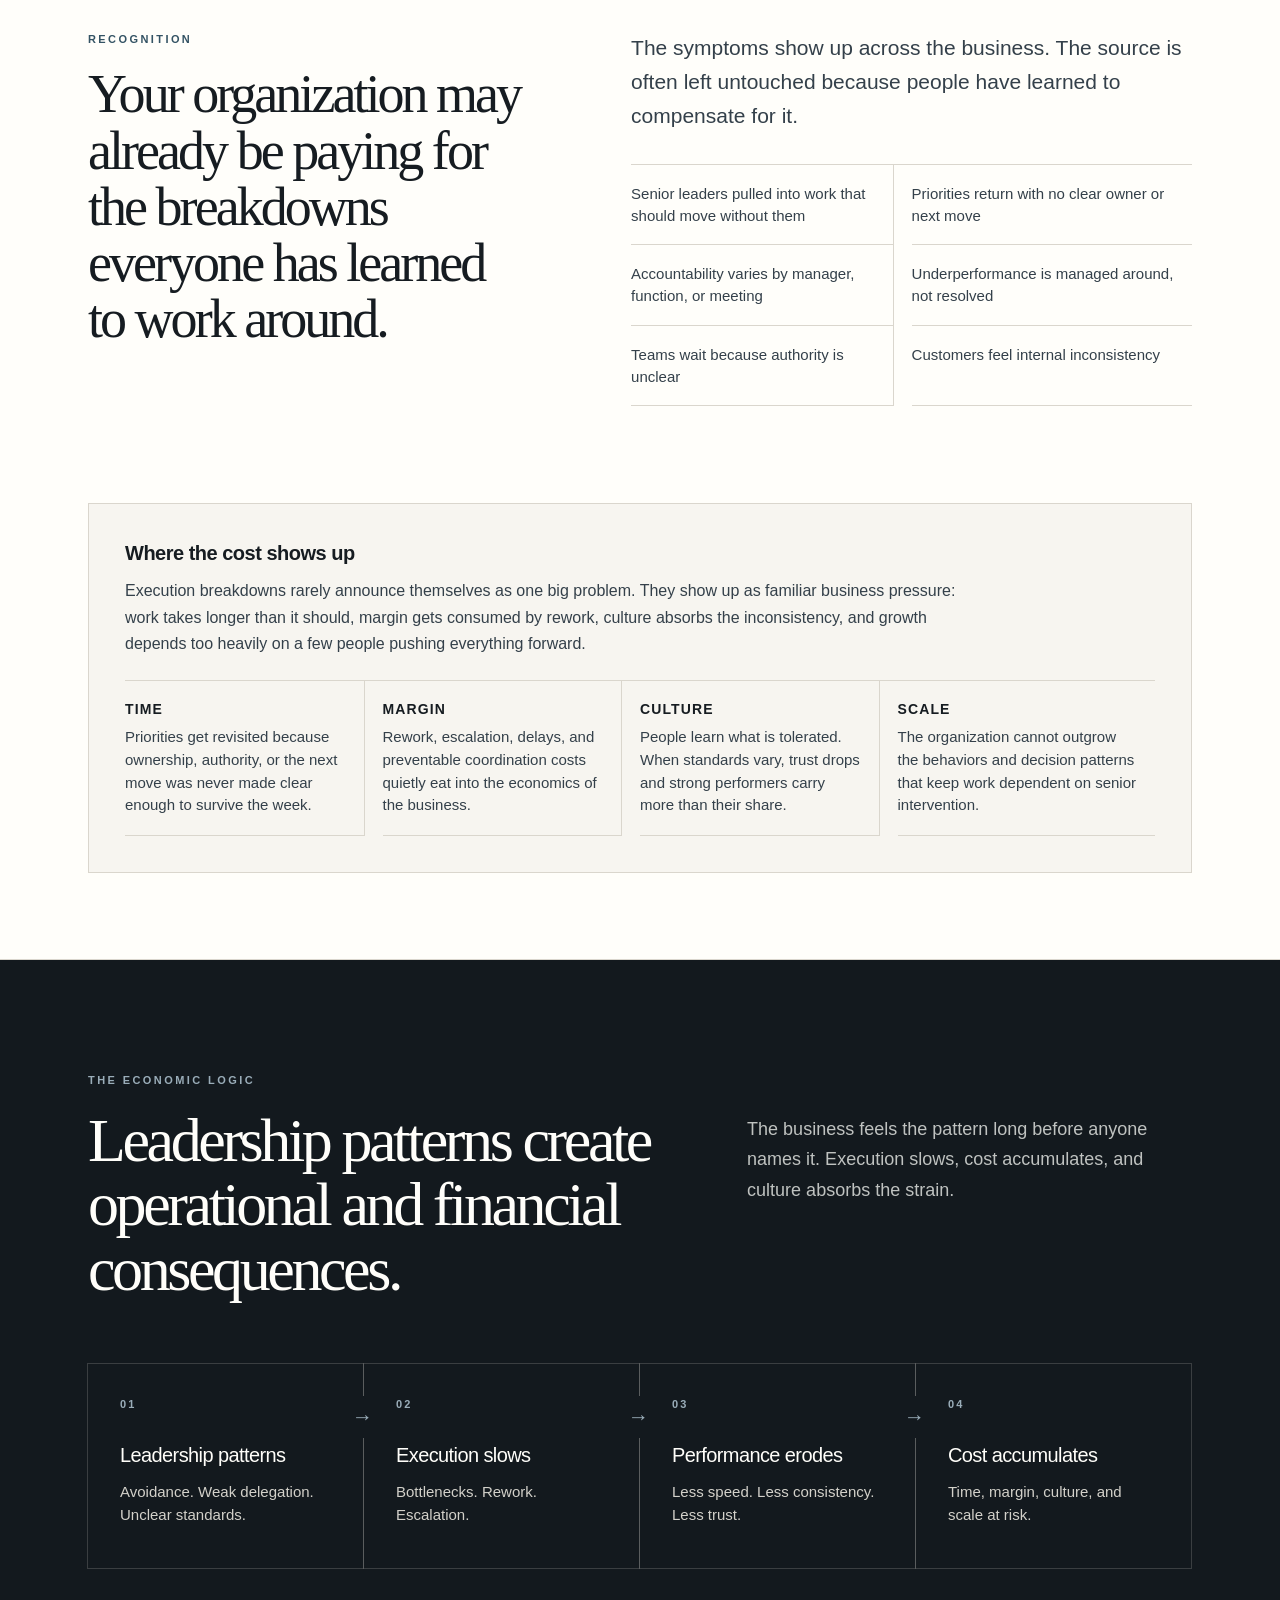
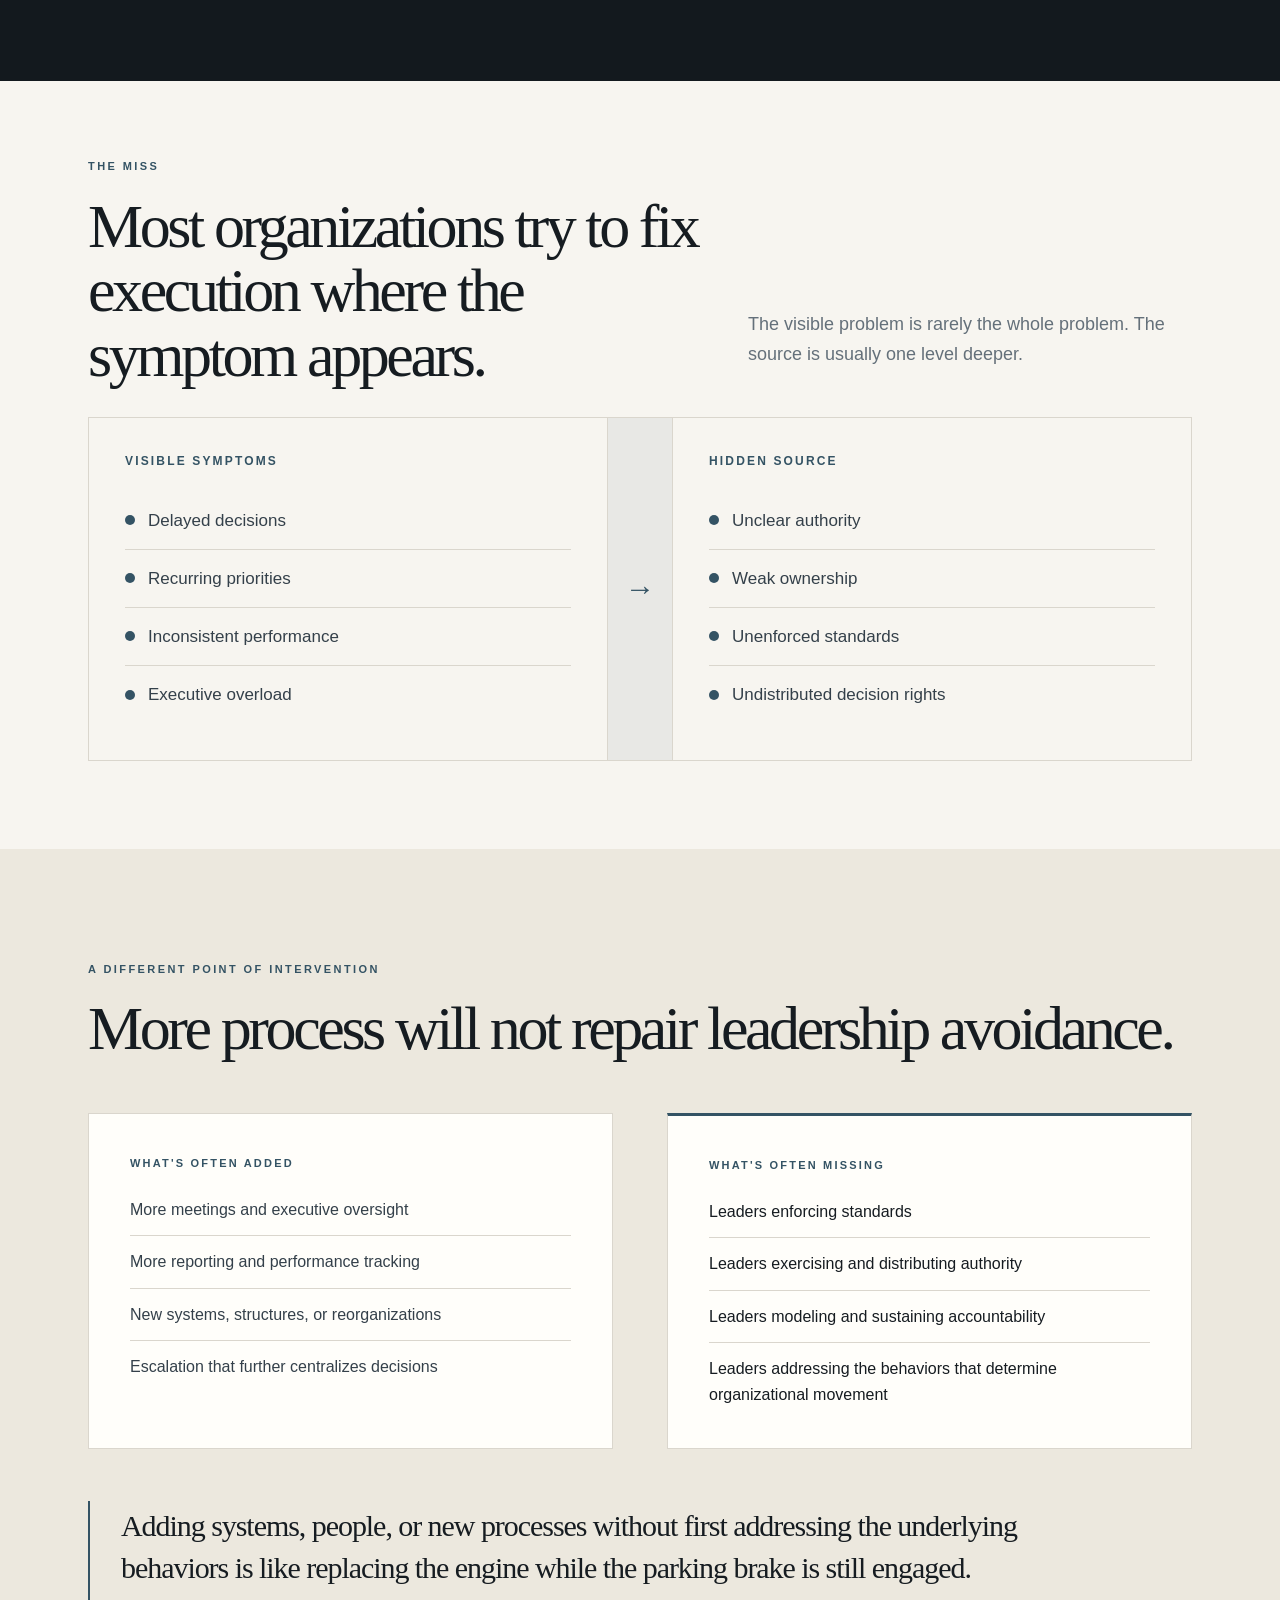
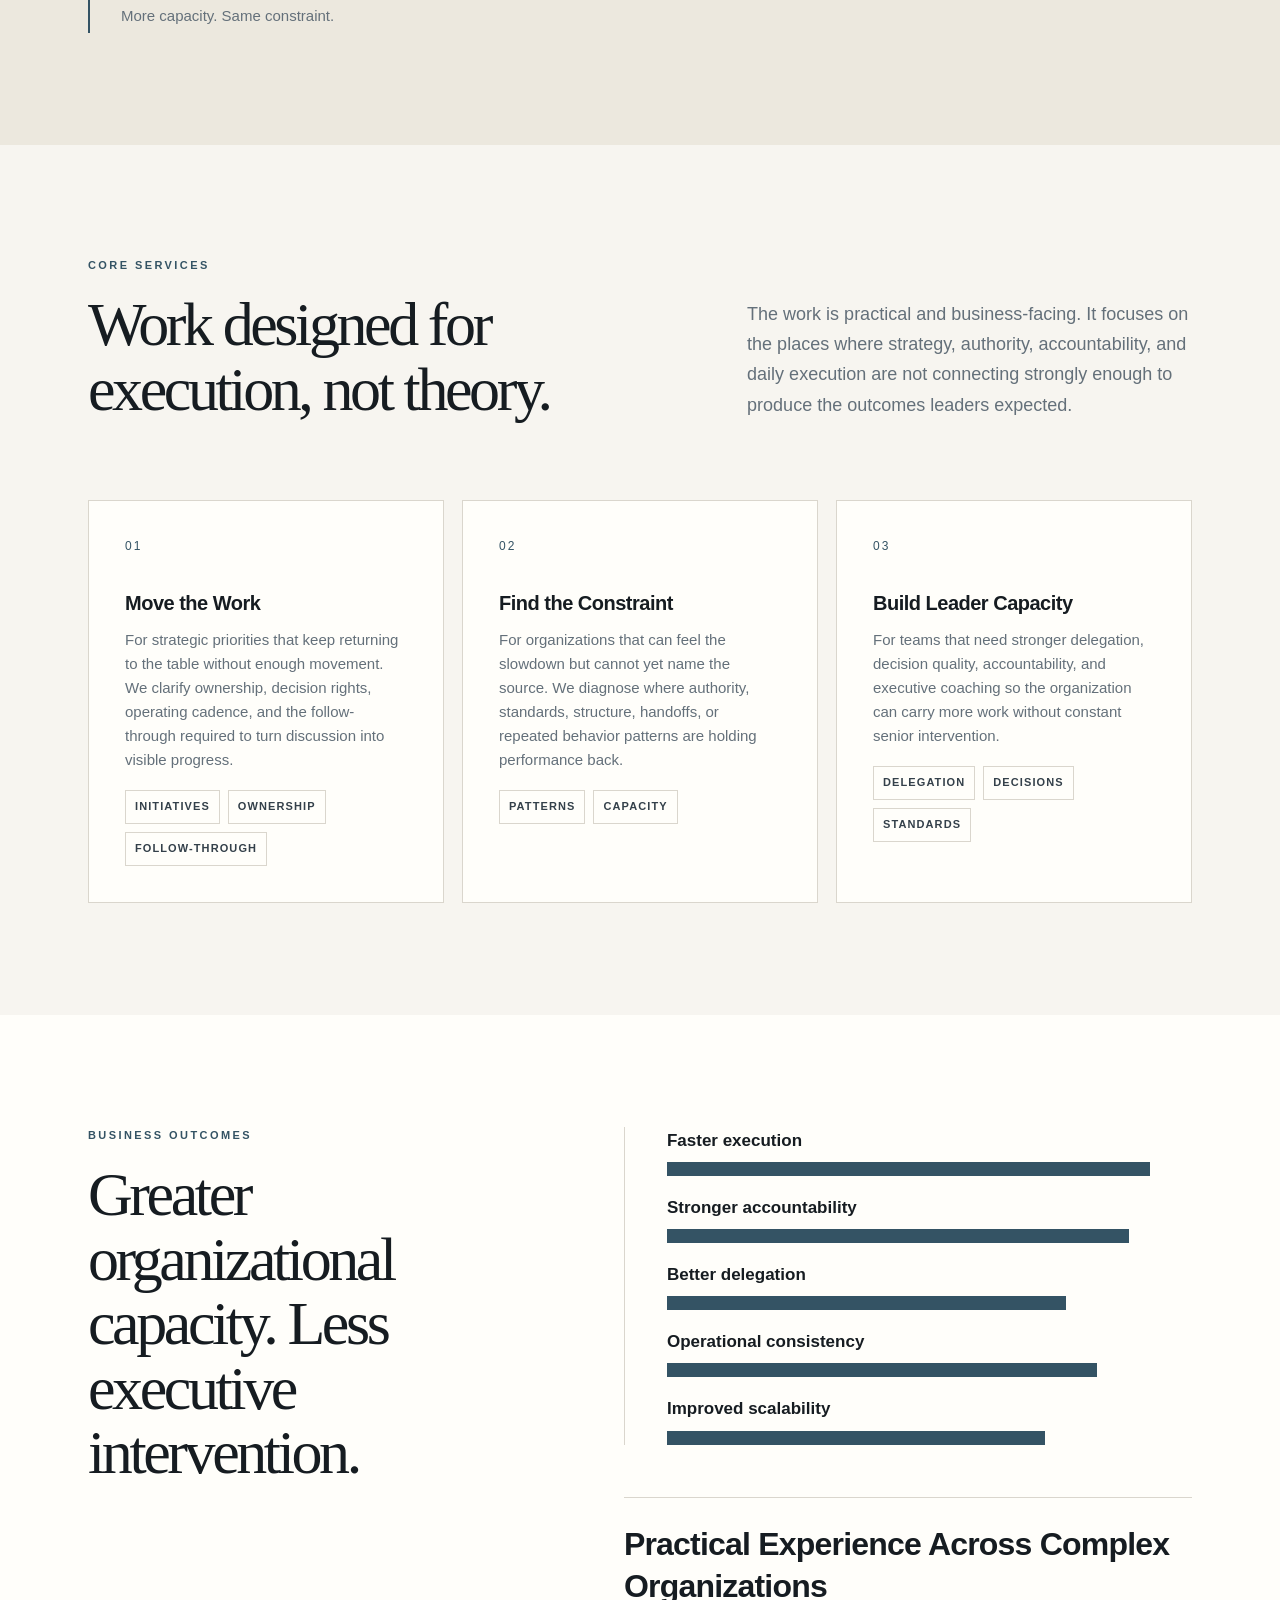
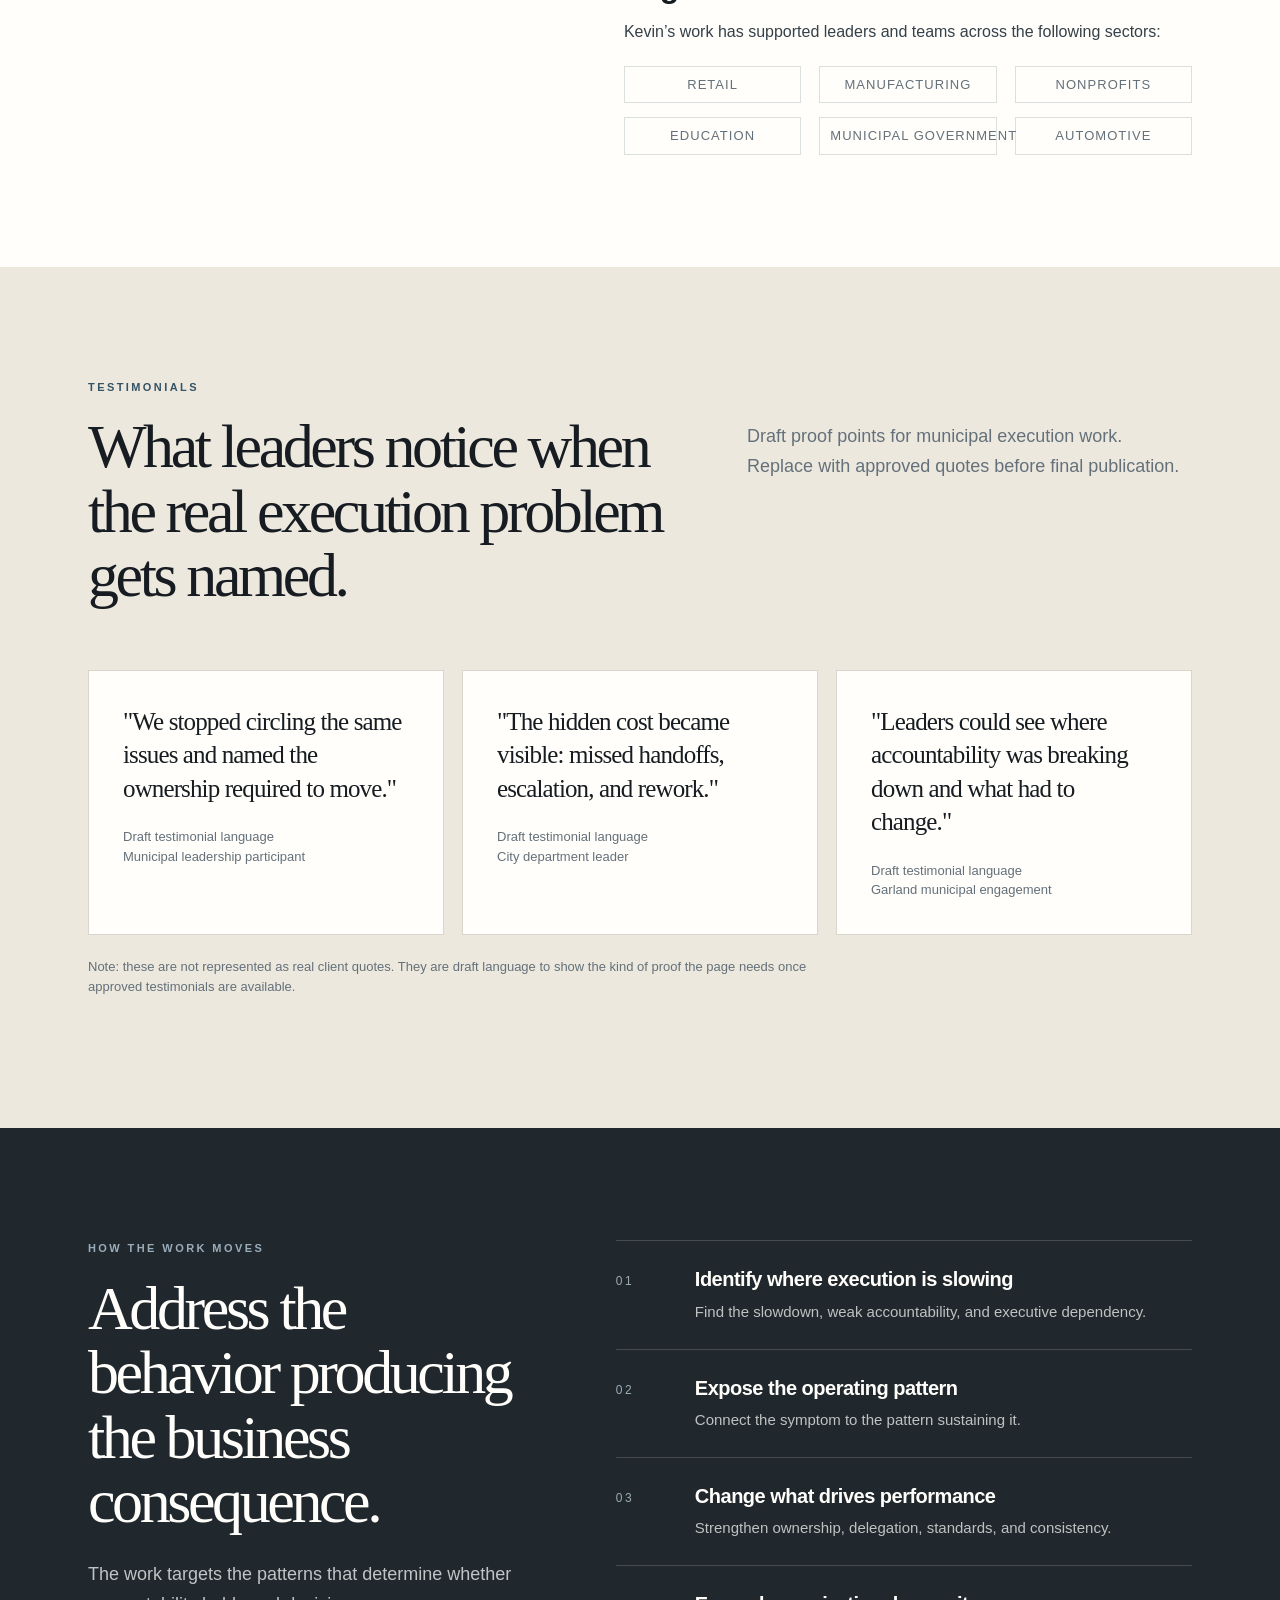
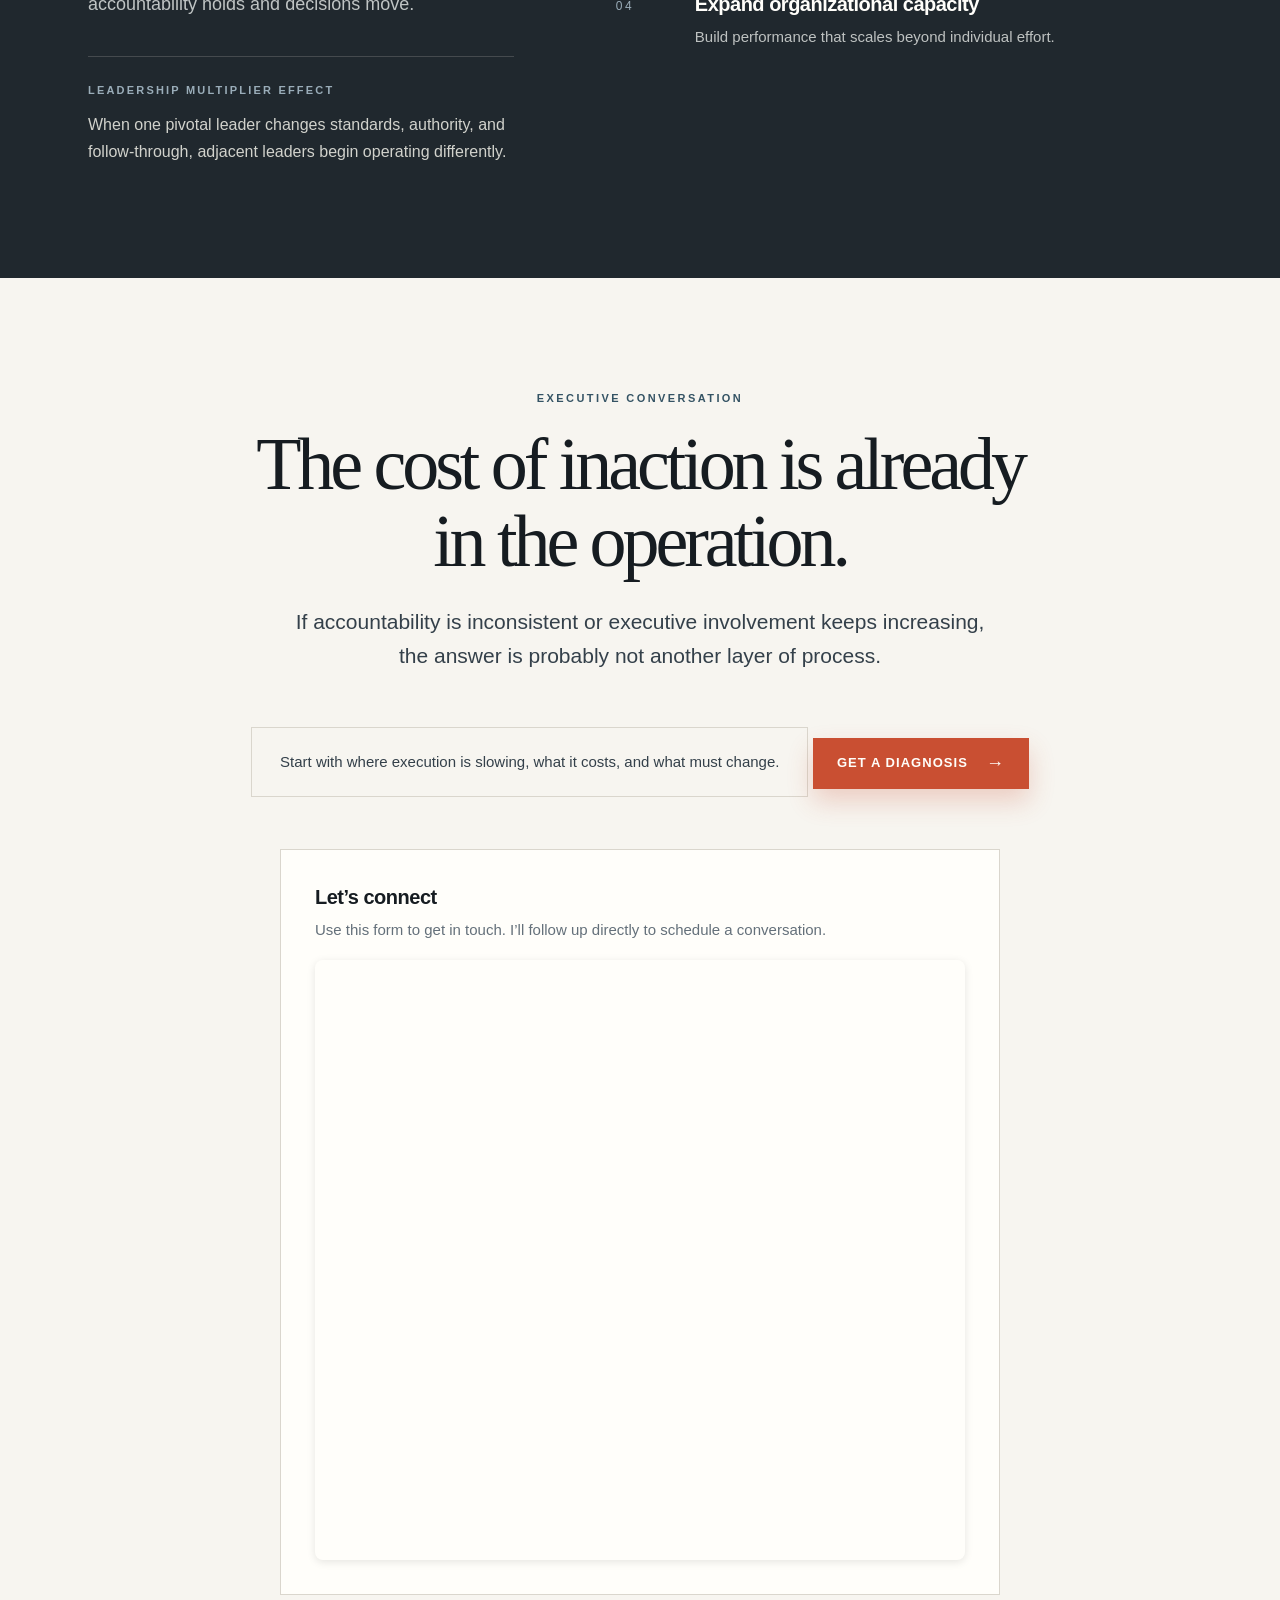
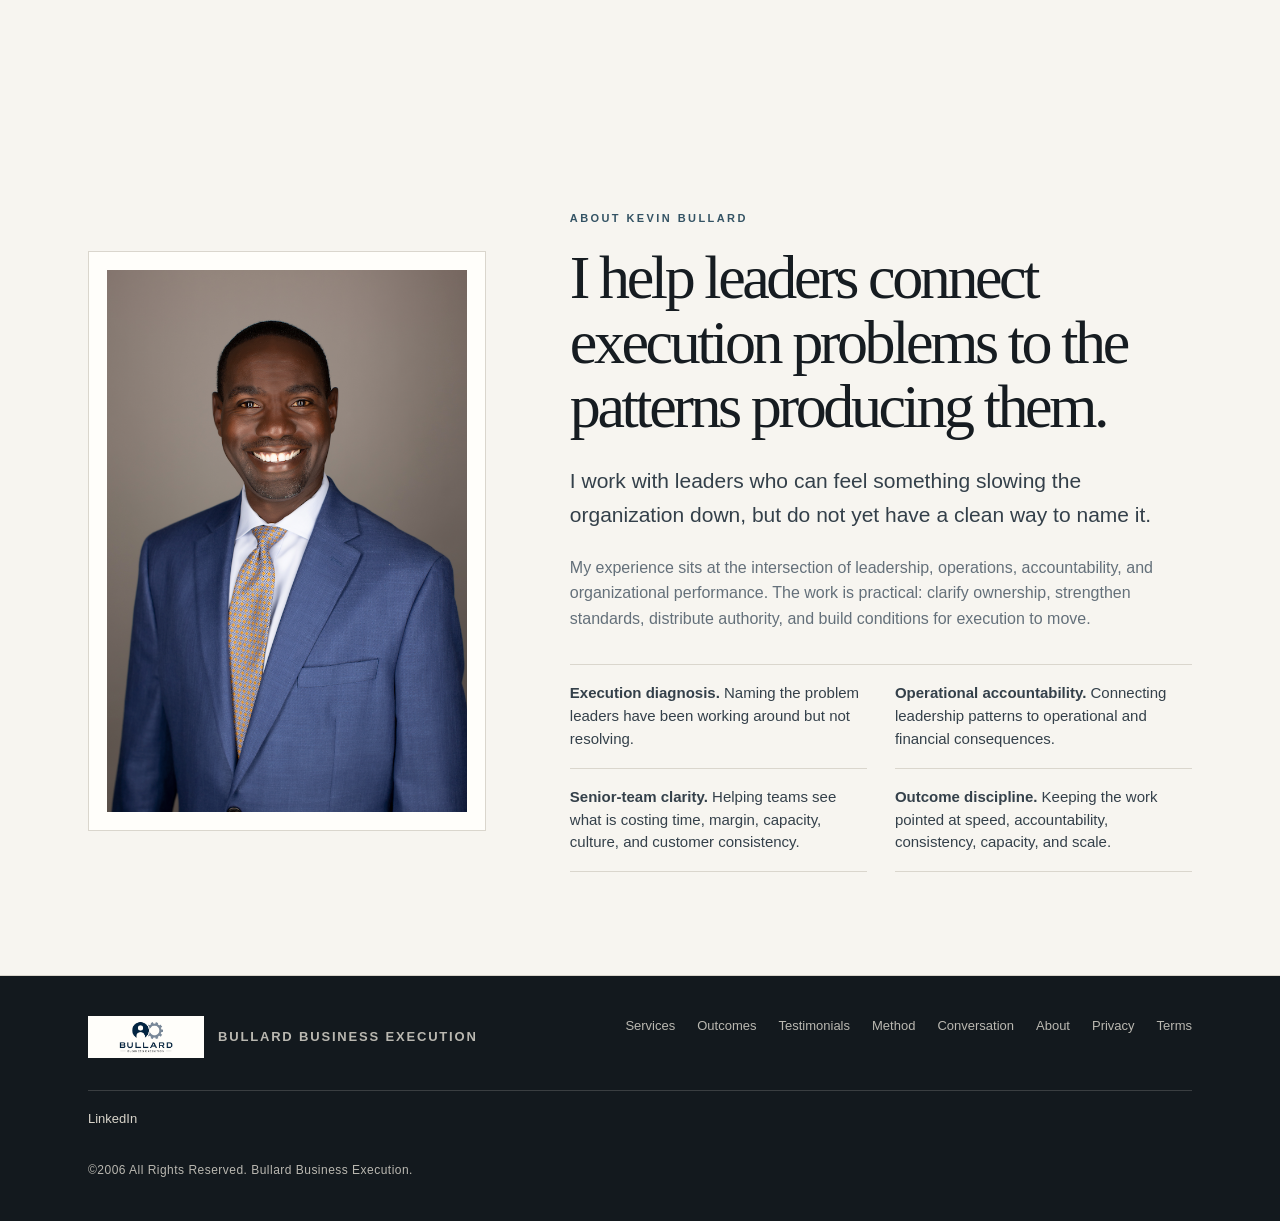
==== commit c4d19e29: "Update experience section language" ====
--- a/index.html
+++ b/index.html
@@ -1274,8 +1274,8 @@
             <div class="outcome-bar"><strong>Improved scalability</strong><span style="--value: 72%;"></span></div>
           </div>
           <div class="experience-environments reveal">
-            <h3>Experience Across Serious Operating Environments</h3>
-            <p>Kevin&rsquo;s work has supported leaders and teams across retail, manufacturing, nonprofits, education, municipal government, and upcoming automotive work, including work connected to organizations such as...</p>
+            <h3>Practical Experience Across Complex Organizations</h3>
+            <p>Kevin&rsquo;s work has supported leaders and teams across the following sectors:</p>
             <div class="environment-list" aria-label="Organization types Kevin has served">
               <span>Retail</span>
               <span>Manufacturing</span>
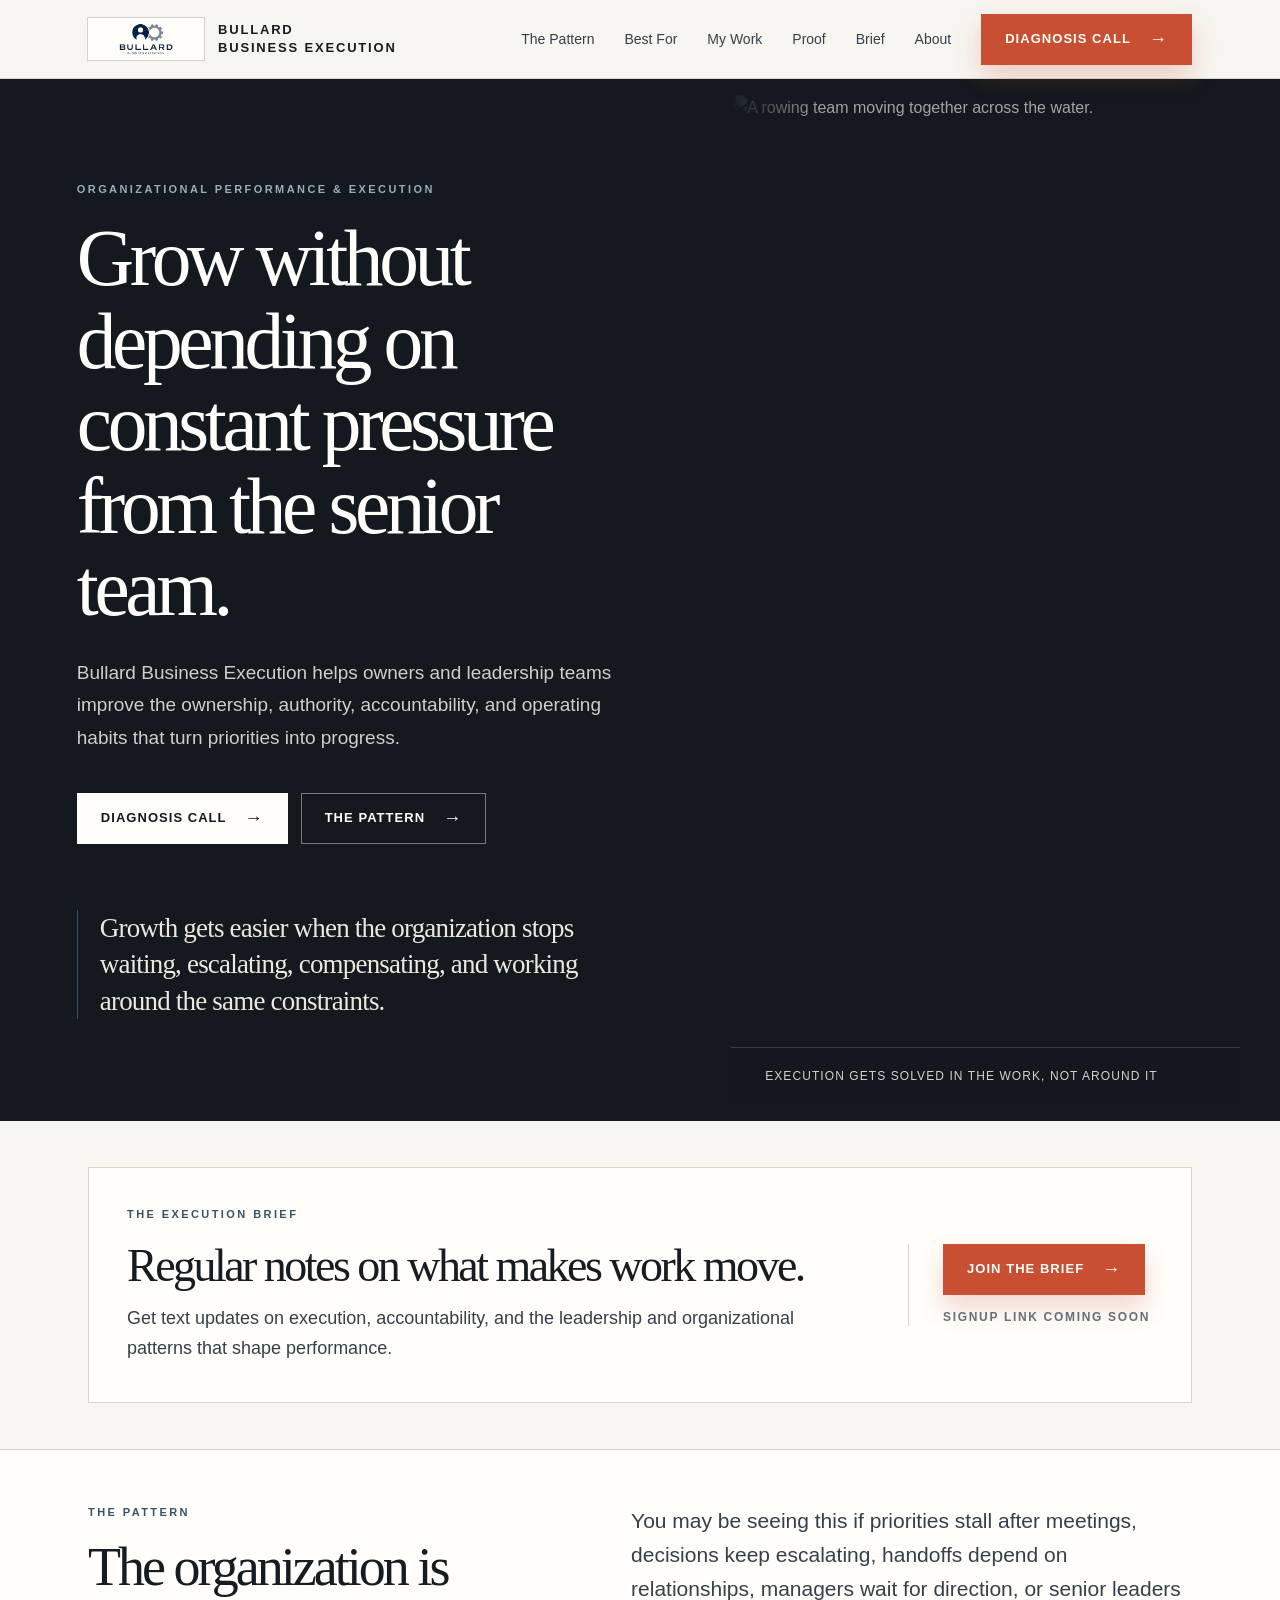
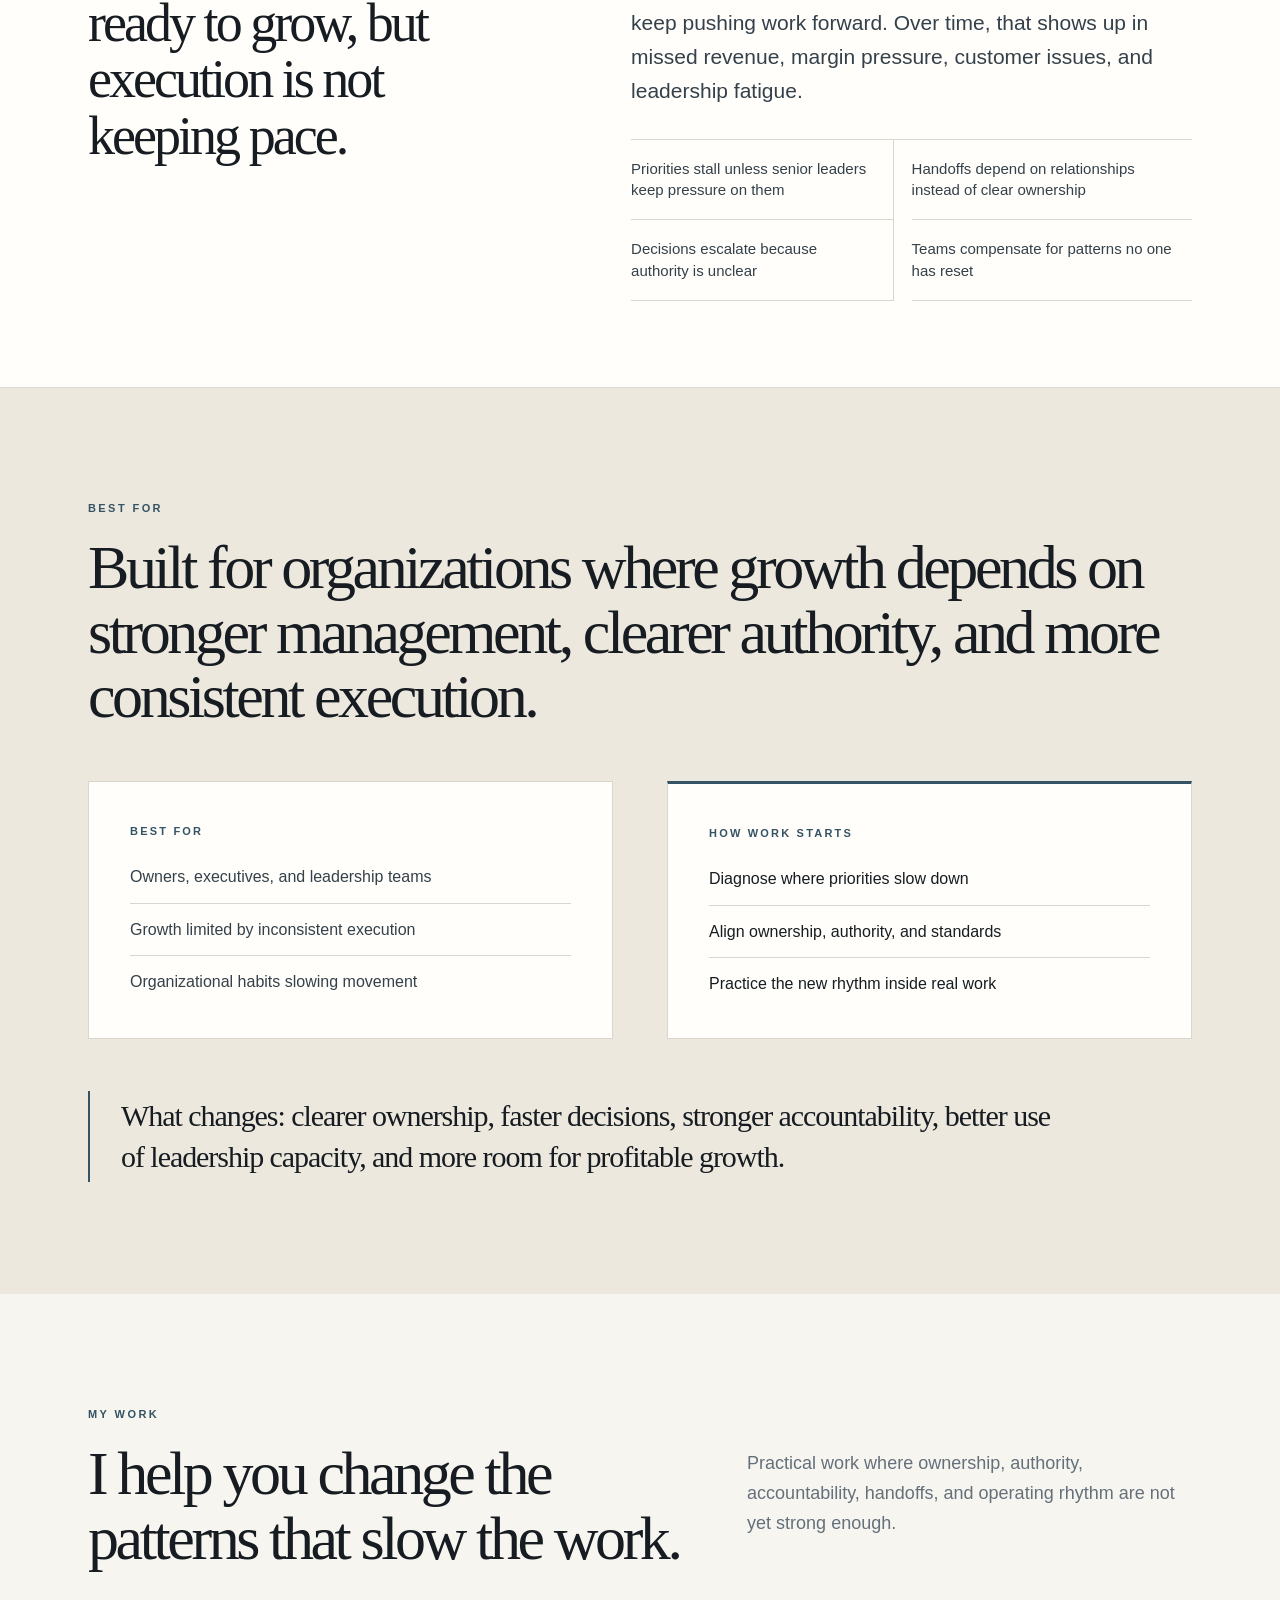
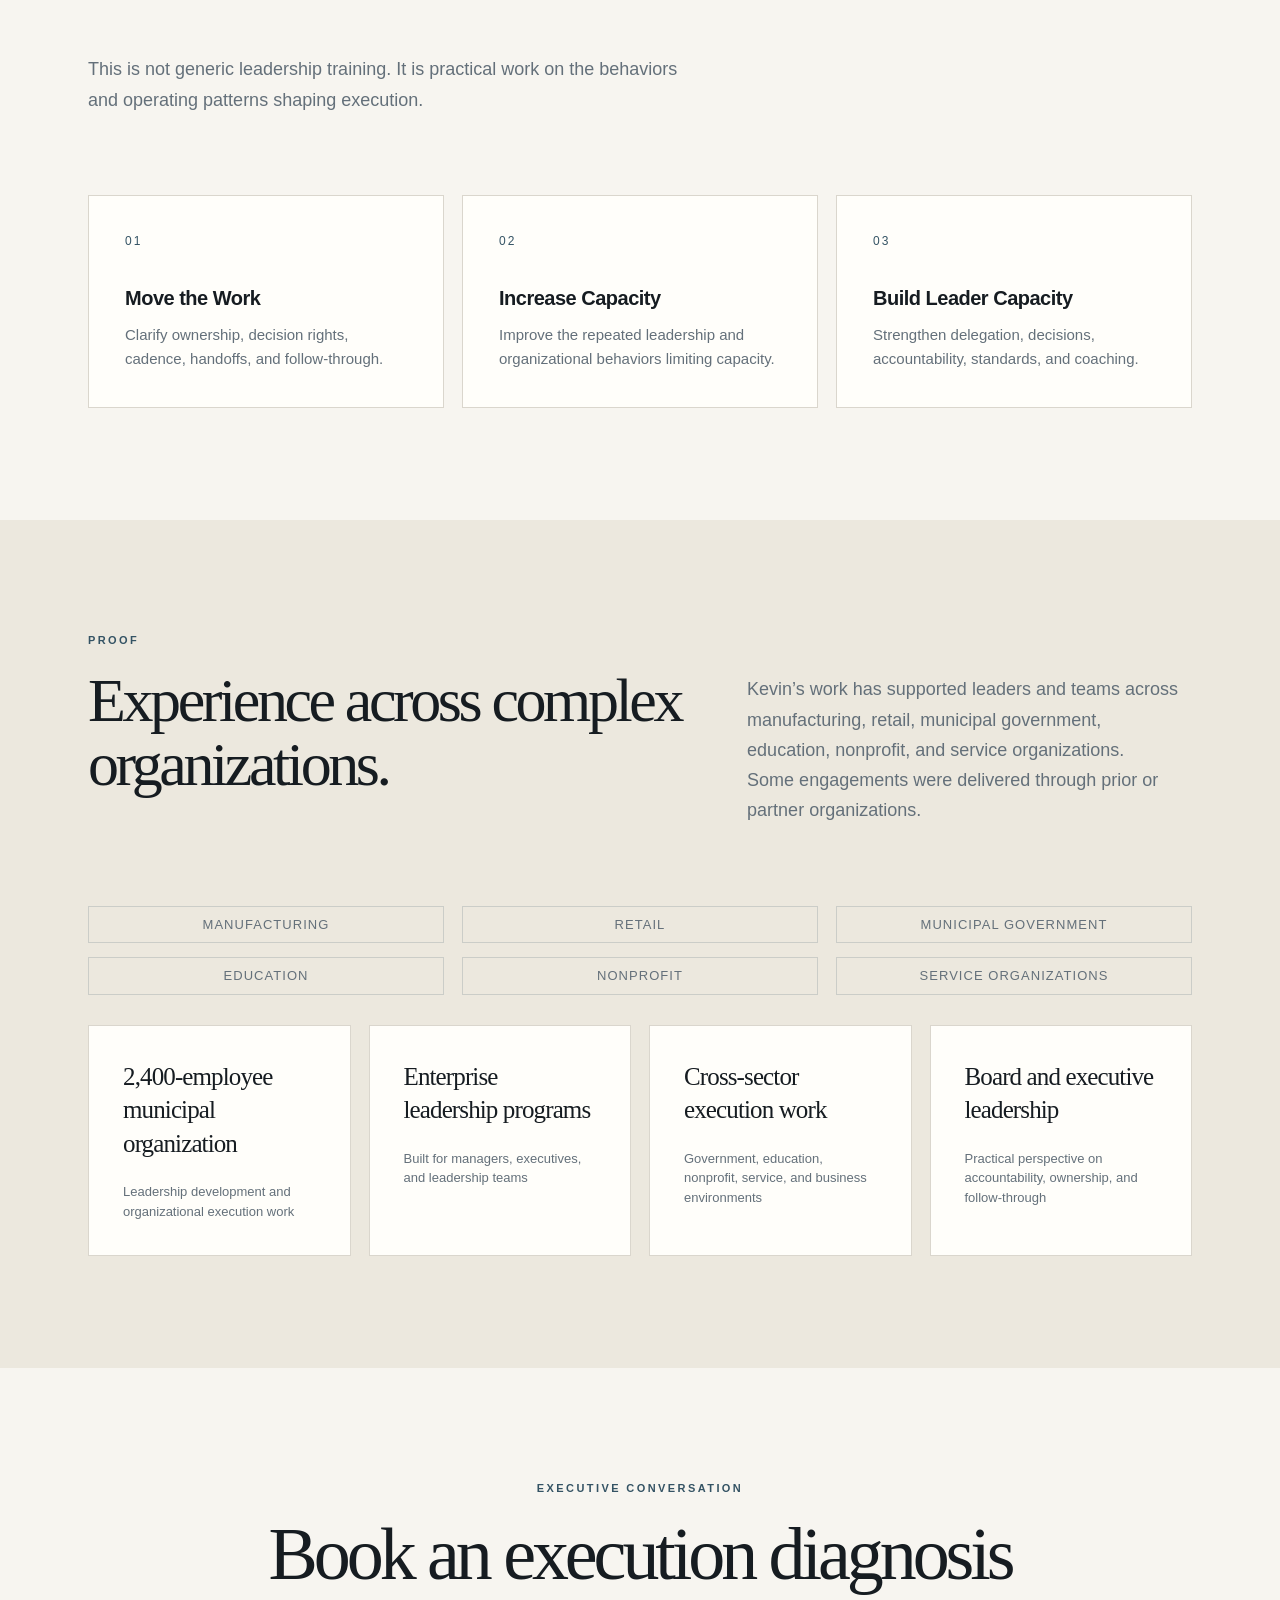
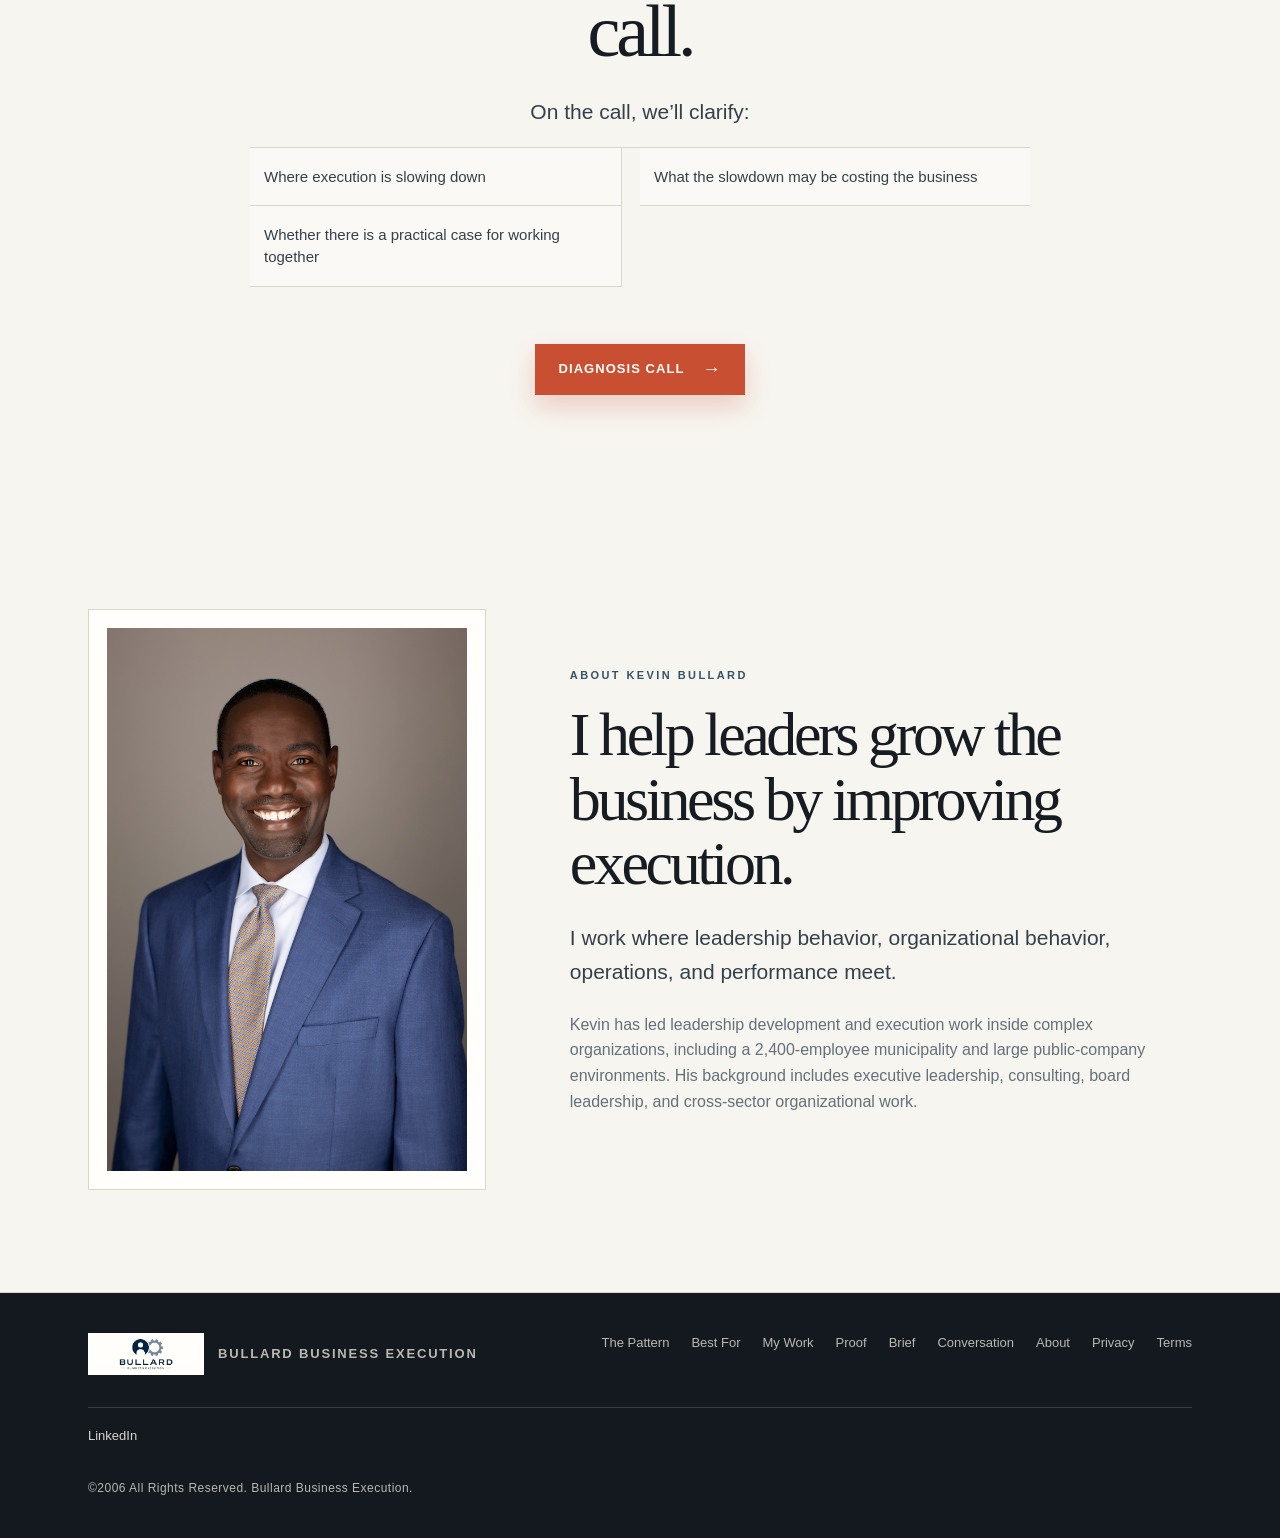
==== commit c593b8ca: "Update temp site preview" ====
--- a/index.html
+++ b/index.html
@@ -1,1459 +1,1225 @@
 <!DOCTYPE html>
 <html lang="en">
 <head>
-  <meta charset="UTF-8">
-  <meta name="viewport" content="width=device-width, initial-scale=1.0">
-  <meta name="description" content="Bullard Business Execution helps organizations remove the leadership and organizational patterns slowing execution, weakening accountability, and limiting performance.">
-  <title>Bullard Business Execution | Organizational Performance &amp; Execution</title>
-  <script>document.documentElement.classList.add("js");</script>
-  <style>
-    :root {
-      --ink: #161c21;
-      --ink-soft: #34404a;
-      --muted: #64707a;
-      --paper: #f7f5f0;
-      --white: #fffefa;
-      --line: #dad6cd;
-      --line-dark: rgba(245, 242, 234, .17);
-      --night: #13191e;
-      --night-soft: #20282e;
-      --brass: #345364;
-      --brass-light: #9aadb9;
-      --diagnosis: #c94f32;
-      --diagnosis-dark: #a43c27;
-      --wash: #ece8de;
-      --max: 1200px;
-    }
-    *, *::before, *::after { box-sizing: border-box; }
-    html { scroll-behavior: smooth; }
-    body {
-      margin: 0;
-      background: var(--paper);
-      color: var(--ink);
-      font-family: "Avenir Next", "Segoe UI", Arial, sans-serif;
-      line-height: 1.6;
-    }
-    body::before {
-      content: "";
-      position: fixed;
-      inset: 0;
-      pointer-events: none;
-      background-image: radial-gradient(rgba(22, 28, 33, .035) .7px, transparent .7px);
-      background-size: 5px 5px;
-      opacity: .44;
-      z-index: 10;
-    }
-    a { color: inherit; text-decoration: none; }
-    a:focus-visible, button:focus-visible {
-      outline: 2px solid var(--brass-light);
-      outline-offset: 4px;
-    }
-    p { margin: 0 0 18px; color: var(--muted); }
-    h1, h2, h3, p { text-wrap: pretty; }
-    h1, h2 {
-      font-family: "Iowan Old Style", "Palatino Linotype", Georgia, serif;
-      font-weight: 400;
-      letter-spacing: -.055em;
-      line-height: 1.04;
-      margin: 0;
-    }
-    h2 { font-size: clamp(40px, 5.1vw, 62px); }
-    h3 {
-      font-size: 20px;
-      font-weight: 550;
-      line-height: 1.32;
-      letter-spacing: -.025em;
-      margin: 0 0 12px;
-    }
-    .shell {
-      max-width: var(--max);
-      margin: 0 auto;
-      padding-left: clamp(22px, 4.4vw, 48px);
-      padding-right: clamp(22px, 4.4vw, 48px);
-    }
-    .eyebrow {
-      color: var(--brass);
-      display: block;
-      font-size: 11px;
-      font-weight: 700;
-      letter-spacing: .22em;
-      margin-bottom: 18px;
-      text-transform: uppercase;
-    }
-    .dark .eyebrow { color: var(--brass-light); }
-    .nav {
-      background: rgba(247, 245, 240, .94);
-      border-bottom: 1px solid var(--line);
-      position: sticky;
-      top: 0;
-      z-index: 20;
-      backdrop-filter: blur(14px);
-    }
-    .nav-inner {
-      align-items: center;
-      display: flex;
-      gap: 34px;
-      height: 78px;
-      justify-content: space-between;
-    }
-    .brand {
-      align-items: center;
-      display: inline-flex;
-      gap: 14px;
-      font-size: 13px;
-      font-weight: 700;
-      letter-spacing: .14em;
-      line-height: 1.35;
-      text-transform: uppercase;
-      white-space: nowrap;
-    }
-    .brand-logo {
-      background: var(--white);
-      display: block;
-      height: 42px;
-      object-fit: contain;
-      object-position: center;
-      padding: 5px 7px;
-      width: 116px;
-      box-shadow: 0 0 0 1px rgba(22, 28, 33, .16);
-    }
-    .nav-links {
-      align-items: center;
-      display: flex;
-      gap: clamp(16px, 2.5vw, 30px);
-      list-style: none;
-      margin: 0;
-      padding: 0;
-      color: var(--ink-soft);
-      font-size: 14px;
-    }
-    .nav-links a:not(.button):hover { color: var(--brass); }
-    .menu-toggle {
-      align-items: center;
-      background: var(--white);
-      border: 1px solid rgba(22, 28, 33, .22);
-      color: var(--ink);
-      cursor: pointer;
-      display: none;
-      font: inherit;
-      font-size: 12px;
-      font-weight: 700;
-      gap: 10px;
-      letter-spacing: .12em;
-      min-height: 44px;
-      padding: 0 14px;
-      text-transform: uppercase;
-    }
-    .menu-icon {
-      display: inline-grid;
-      gap: 4px;
-      width: 18px;
-    }
-    .menu-icon span {
-      background: currentColor;
-      display: block;
-      height: 2px;
-      transition: transform .2s ease, opacity .2s ease;
-      width: 100%;
-    }
-    .menu-toggle[aria-expanded="true"] .menu-icon span:nth-child(1) { transform: translateY(6px) rotate(45deg); }
-    .menu-toggle[aria-expanded="true"] .menu-icon span:nth-child(2) { opacity: 0; }
-    .menu-toggle[aria-expanded="true"] .menu-icon span:nth-child(3) { transform: translateY(-6px) rotate(-45deg); }
-    .mobile-menu {
-      background: rgba(255, 254, 250, .98);
-      border-top: 1px solid var(--line);
-      box-shadow: 0 22px 42px rgba(22, 28, 33, .16);
-      display: none;
-    }
-    .mobile-menu[hidden] { display: none; }
-    .mobile-menu-inner {
-      display: grid;
-      gap: 1px;
-      padding-bottom: 20px;
-      padding-top: 12px;
-    }
-    .mobile-menu a {
-      border-bottom: 1px solid rgba(22, 28, 33, .09);
-      color: var(--ink-soft);
-      display: flex;
-      font-size: 15px;
-      justify-content: space-between;
-      padding: 15px 0;
-    }
-    .mobile-menu a:not(.button)::after {
-      color: var(--brass);
-      content: "\2192";
-    }
-    .mobile-menu .button {
-      margin-top: 14px;
-      width: 100%;
-    }
-    .button {
-      align-items: center;
-      background: var(--night);
-      border: 1px solid var(--night);
-      color: var(--white);
-      display: inline-flex;
-      font-size: 13px;
-      font-weight: 600;
-      gap: 18px;
-      justify-content: center;
-      letter-spacing: .08em;
-      min-height: 51px;
-      padding: 0 23px;
-      text-transform: uppercase;
-      transition: background .22s ease, border-color .22s ease, color .22s ease;
-    }
-    .button::after { content: "\2192"; font-size: 18px; font-weight: 400; }
-    .button:hover { background: var(--brass); border-color: var(--brass); }
-    .button.diagnosis {
-      background: var(--diagnosis);
-      border-color: var(--diagnosis);
-      color: var(--white);
-      box-shadow: 0 12px 26px rgba(201, 79, 50, .24);
-    }
-    .button.diagnosis:hover {
-      background: var(--diagnosis-dark);
-      border-color: var(--diagnosis-dark);
-    }
-    .button.light {
-      background: var(--white);
-      border-color: var(--white);
-      color: var(--night);
-    }
-    .button.light:hover {
-      background: var(--brass-light);
-      border-color: var(--brass-light);
-    }
-    .button.ghost {
-      background: transparent;
-      border-color: rgba(255, 255, 255, .42);
-    }
-    .button.ghost:hover { background: rgba(255, 255, 255, .1); border-color: var(--white); }
-    .hero {
-      background: var(--night);
-      color: var(--white);
-      overflow: hidden;
-    }
-    .hero-grid {
-      display: grid;
-      grid-template-columns: minmax(430px, 1.08fr) minmax(360px, .92fr);
-      max-width: 1440px;
-      margin: 0 auto;
-      min-height: calc(100vh - 78px);
-    }
-    .hero-content {
-      align-self: center;
-      max-width: 760px;
-      padding: clamp(64px, 8vw, 104px) clamp(26px, 6vw, 82px);
-    }
-    h1 {
-      font-size: clamp(54px, 6.2vw, 84px);
-      max-width: 720px;
-      margin-bottom: 27px;
-    }
-    .hero-lead {
-      color: #d1cfc8;
-      font-size: clamp(17px, 1.5vw, 19px);
-      line-height: 1.72;
-      max-width: 602px;
-      margin-bottom: 38px;
-    }
-    .hero-actions {
-      display: flex;
-      flex-wrap: wrap;
-      gap: 13px;
-      margin-bottom: clamp(46px, 6vw, 66px);
-    }
-    .thesis {
-      border-left: 1px solid var(--brass);
-      color: #ece8df;
-      font-family: "Iowan Old Style", Georgia, serif;
-      font-weight: 400;
-      font-size: clamp(21px, 2.2vw, 27px);
-      letter-spacing: -.03em;
-      line-height: 1.35;
-      margin: 0;
-      max-width: 555px;
-      padding-left: 22px;
-    }
-    .hero-visual {
-      min-height: 620px;
-      position: relative;
-    }
-    .hero-visual img {
-      display: block;
-      height: 100%;
-      filter: saturate(.75) contrast(.95);
-      opacity: .62;
-      object-fit: cover;
-      object-position: center 96%;
-      width: 100%;
-    }
-    .hero-visual::after {
-      background: linear-gradient(90deg, var(--night), transparent 18%, transparent 72%, rgba(19, 25, 30, .22));
-      content: "";
-      inset: 0;
-      position: absolute;
-    }
-    .hero-caption {
-      background: rgba(19, 25, 30, .74);
-      border-top: 1px solid var(--line-dark);
-      bottom: 0;
-      color: #d6d1c6;
-      font-size: 12px;
-      left: 0;
-      letter-spacing: .09em;
-      padding: 19px clamp(20px, 4vw, 34px);
-      position: absolute;
-      right: 0;
-      text-transform: uppercase;
-      z-index: 1;
-    }
-    .brief-signup {
-      background: var(--paper);
-      border-bottom: 1px solid var(--line);
-      padding: clamp(28px, 4vw, 46px) 0;
-    }
-    .brief-card {
-      align-items: center;
-      background: var(--white);
-      border: 1px solid var(--line);
-      display: grid;
-      gap: clamp(22px, 4vw, 46px);
-      grid-template-columns: minmax(0, 1.5fr) minmax(230px, .5fr);
-      padding: clamp(24px, 4vw, 38px);
-    }
-    .brief-card h2 {
-      color: var(--ink);
-      font-size: clamp(31px, 3.8vw, 46px);
-      margin-bottom: 14px;
-    }
-    .brief-card p {
-      color: var(--ink-soft);
-      font-size: clamp(16px, 1.5vw, 18px);
-      line-height: 1.66;
-      margin-bottom: 12px;
-      max-width: 840px;
-    }
-    .brief-card p:last-child { margin-bottom: 0; }
-    .brief-action {
-      align-items: flex-start;
-      border-left: 1px solid var(--line);
-      display: grid;
-      gap: 13px;
-      justify-items: start;
-      padding-left: clamp(22px, 4vw, 34px);
-    }
-    .brief-action small {
-      color: var(--muted);
-      font-size: 12px;
-      font-weight: 700;
-      letter-spacing: .14em;
-      line-height: 1.55;
-      text-transform: uppercase;
-    }
-    .recognition {
-      background: var(--white);
-      border-bottom: 1px solid var(--line);
-    }
-    .recognition-grid {
-      display: grid;
-      grid-template-columns: .88fr 1.12fr;
-      gap: clamp(40px, 8vw, 106px);
-      padding-top: clamp(34px, 4.5vw, 54px);
-      padding-bottom: clamp(62px, 7vw, 86px);
-    }
-    .recognition h2 { font-size: clamp(37px, 4.5vw, 54px); }
-    .lead {
-      color: var(--ink-soft);
-      font-size: clamp(18px, 2vw, 21px);
-      line-height: 1.62;
-      margin-bottom: 31px;
-    }
-    .signals {
-      border-top: 1px solid var(--line);
-      display: grid;
-      grid-template-columns: repeat(2, 1fr);
-    }
-    .signal {
-      border-bottom: 1px solid var(--line);
-      color: var(--ink-soft);
-      font-size: 15px;
-      line-height: 1.45;
-      padding: 18px 18px 18px 0;
-    }
-    .signal:nth-child(odd) { border-right: 1px solid var(--line); margin-right: 18px; }
-    .cost-brief {
-      background: var(--paper);
-      border: 1px solid var(--line);
-      grid-column: 1 / -1;
-      margin-top: -6px;
-      padding: clamp(24px, 3.2vw, 36px);
-    }
-    .cost-brief h3 {
-      color: var(--ink);
-      font-size: 20px;
-      margin-bottom: 12px;
-    }
-    .cost-brief p {
-      color: var(--ink-soft);
-      font-size: 16px;
-      line-height: 1.66;
-      max-width: 860px;
-      margin: 0 0 22px;
-    }
-    .cost-points {
-      border-top: 1px solid var(--line);
-      display: grid;
-      grid-template-columns: repeat(4, 1fr);
-    }
-    .cost-point {
-      border-bottom: 1px solid var(--line);
-      color: var(--ink-soft);
-      font-size: 15px;
-      line-height: 1.52;
-      padding: 18px 18px 18px 0;
-    }
-    .cost-point:not(:last-child) {
-      border-right: 1px solid var(--line);
-      margin-right: 18px;
-    }
-    .cost-point strong {
-      color: var(--ink);
-      display: block;
-      font-size: 14px;
-      font-weight: 800;
-      letter-spacing: .08em;
-      margin-bottom: 6px;
-      text-transform: uppercase;
-    }
-    .about {
-      background: var(--paper);
-      border-bottom: 1px solid var(--line);
-    }
-    .about-grid {
-      align-items: center;
-      display: grid;
-      gap: clamp(34px, 7vw, 84px);
-      grid-template-columns: .78fr 1.22fr;
-      padding-top: clamp(72px, 8vw, 104px);
-      padding-bottom: clamp(72px, 8vw, 104px);
-    }
-    .about-photo {
-      background: var(--white);
-      border: 1px solid var(--line);
-      margin: 0;
-      padding: clamp(12px, 2vw, 18px);
-    }
-    .about-photo img {
-      display: block;
-      height: auto;
-      width: 100%;
-    }
-    .about-copy h2 {
-      margin-bottom: 25px;
-      max-width: 720px;
-    }
-    .about-copy .lead {
-      margin-bottom: 23px;
-      max-width: 720px;
-    }
-    .about-points {
-      border-top: 1px solid var(--line);
-      display: grid;
-      gap: 0 28px;
-      grid-template-columns: repeat(2, 1fr);
-      margin-top: 33px;
-    }
-    .about-point {
-      border-bottom: 1px solid var(--line);
-      color: var(--ink-soft);
-      font-size: 15px;
-      line-height: 1.52;
-      padding: 17px 0;
-    }
-    section.block {
-      padding-top: clamp(72px, 9vw, 112px);
-      padding-bottom: clamp(72px, 9vw, 112px);
-    }
-    .dark {
-      background: var(--night);
-      color: var(--white);
-    }
-    .section-heading {
-      display: grid;
-      gap: 42px;
-      grid-template-columns: minmax(320px, .86fr) minmax(300px, .62fr);
-      justify-content: space-between;
-      margin-bottom: clamp(43px, 6vw, 62px);
-    }
-    .section-heading p {
-      font-size: 18px;
-      line-height: 1.68;
-      padding-top: 42px;
-    }
-    .dark .section-heading p { color: #bfc2c0; }
-    .chain {
-      display: grid;
-      grid-template-columns: repeat(4, 1fr);
-    }
-    .chain-step {
-      border: 1px solid var(--line-dark);
-      margin-left: -1px;
-      min-height: 206px;
-      padding: clamp(25px, 3vw, 32px);
-      position: relative;
-    }
-    .chain-step:not(:last-child)::after {
-      background: var(--night);
-      color: var(--brass-light);
-      content: "\2192";
-      font-size: 21px;
-      padding: 4px 10px;
-      position: absolute;
-      right: -20px;
-      top: 32px;
-      z-index: 2;
-    }
-    .chain-step small {
-      color: var(--brass-light);
-      display: block;
-      font-size: 11px;
-      font-weight: 700;
-      letter-spacing: .2em;
-      margin-bottom: 25px;
-    }
-    .chain-step p {
-      color: #d3d1ca;
-      font-size: 15px;
-      line-height: 1.55;
-      margin: 0;
-    }
-    .chain-step strong {
-      color: var(--white);
-      display: block;
-      font-size: 20px;
-      font-weight: 500;
-      letter-spacing: -.03em;
-      margin-bottom: 9px;
-    }
-    .contrast {
-      background: var(--wash);
-    }
-    .split {
-      display: grid;
-      gap: clamp(28px, 5vw, 54px);
-      grid-template-columns: repeat(2, 1fr);
-      margin-top: 52px;
-    }
-    #miss.block {
-      padding-top: clamp(48px, 6vw, 78px);
-      padding-bottom: clamp(56px, 7vw, 88px);
-    }
-    #miss .section-heading {
-      align-items: end;
-      gap: clamp(22px, 4vw, 44px);
-      margin-bottom: 30px;
-    }
-    #miss .section-heading p {
-      max-width: 480px;
-      padding-top: 0;
-    }
-    .source-map {
-      border: 1px solid var(--line);
-      display: grid;
-      grid-template-columns: 1fr minmax(46px, 64px) 1fr;
-      margin-top: 0;
-    }
-    .source-col {
-      padding: clamp(24px, 4vw, 36px);
-    }
-    .source-col:first-child { border-right: 1px solid var(--line); }
-    .source-col:last-child { border-left: 1px solid var(--line); }
-    .source-col h3 {
-      color: var(--brass);
-      font-size: 12px;
-      letter-spacing: .18em;
-      margin-bottom: 22px;
-      text-transform: uppercase;
-    }
-    .source-node {
-      align-items: center;
-      border-bottom: 1px solid var(--line);
-      color: var(--ink-soft);
-      display: flex;
-      font-size: 17px;
-      gap: 13px;
-      min-height: 58px;
-    }
-    .source-node:last-child { border-bottom: 0; }
-    .source-dot {
-      background: var(--brass);
-      border-radius: 999px;
-      display: inline-block;
-      flex: 0 0 10px;
-      height: 10px;
-      width: 10px;
-    }
-    .source-arrow {
-      align-items: center;
-      background: rgba(52, 83, 100, .08);
-      color: var(--brass);
-      display: flex;
-      font-size: 30px;
-      font-weight: 700;
-      justify-content: center;
-    }
-    .miss-photo {
-      background: var(--white);
-      border: 1px solid var(--line);
-      margin: 42px 0 0;
-      position: relative;
-    }
-    .miss-photo img {
-      aspect-ratio: 16 / 7;
-      display: block;
-      filter: saturate(.82) contrast(.98);
-      height: auto;
-      object-fit: cover;
-      object-position: center;
-      width: 100%;
-    }
-    .miss-photo figcaption {
-      background: rgba(255, 254, 250, .92);
-      bottom: 0;
-      color: var(--ink-soft);
-      font-size: 15px;
-      left: 0;
-      line-height: 1.55;
-      max-width: 620px;
-      padding: 18px 22px;
-      position: absolute;
-    }
-    .panel {
-      background: var(--white);
-      border: 1px solid var(--line);
-      padding: clamp(28px, 4vw, 41px);
-    }
-    .panel.emphasis {
-      border-top: 3px solid var(--brass);
-    }
-    .panel-label {
-      color: var(--brass);
-      font-size: 11px;
-      font-weight: 700;
-      letter-spacing: .2em;
-      margin-bottom: 24px;
-      text-transform: uppercase;
-    }
-    .plain-list {
-      list-style: none;
-      margin: 0;
-      padding: 0;
-    }
-    .plain-list li {
-      border-bottom: 1px solid var(--line);
-      color: var(--ink-soft);
-      padding: 13px 0;
-    }
-    .plain-list li:first-child { padding-top: 0; }
-    .plain-list li:last-child { border: 0; padding-bottom: 0; }
-    .panel.emphasis li { color: var(--ink); font-weight: 500; }
-    .analogy {
-      border-left: 2px solid var(--brass);
-      color: var(--ink);
-      font-family: "Iowan Old Style", "Palatino Linotype", Georgia, serif;
-      font-size: clamp(23px, 2.6vw, 30px);
-      letter-spacing: -.035em;
-      line-height: 1.38;
-      margin: clamp(38px, 5vw, 52px) 0 0;
-      max-width: 984px;
-      padding: 4px 0 4px clamp(22px, 3vw, 31px);
-    }
-    .analogy span {
-      color: var(--muted);
-      display: block;
-      font-family: "Avenir Next", "Segoe UI", Arial, sans-serif;
-      font-size: 15px;
-      letter-spacing: 0;
-      line-height: 1.64;
-      margin-top: 16px;
-      max-width: 774px;
-    }
-    .services-grid {
-      display: grid;
-      gap: 18px;
-      grid-template-columns: repeat(3, 1fr);
-    }
-    .service {
-      background: var(--white);
-      border: 1px solid var(--line);
-      margin: 0;
-      min-height: 0;
-      padding: clamp(25px, 4vw, 36px);
-    }
-    .service:last-child { margin-right: 0; }
-    .service .number {
-      color: var(--brass);
-      display: block;
-      font-size: 12px;
-      letter-spacing: .18em;
-      margin-bottom: 34px;
-    }
-    .service p { font-size: 15px; line-height: 1.6; margin: 0; }
-    .service-tags { display: flex; flex-wrap: wrap; gap: 8px; margin-top: 18px; }
-    .service-tags span {
-      border: 1px solid var(--line);
-      color: var(--ink-soft);
-      font-size: 11px;
-      font-weight: 700;
-      letter-spacing: .1em;
-      padding: 7px 9px;
-      text-transform: uppercase;
-    }
-    .outcomes {
-      background: var(--white);
-    }
-    .outcome-layout {
-      align-items: start;
-      display: grid;
-      gap: clamp(38px, 7vw, 92px);
-      grid-template-columns: .88fr 1.12fr;
-    }
-    .outcome-bars {
-      border-left: 1px solid var(--line);
-      display: grid;
-      gap: 18px;
-      padding-left: clamp(24px, 4vw, 42px);
-    }
-    .outcome-bar {
-      display: grid;
-      gap: 8px;
-    }
-    .outcome-bar strong {
-      color: var(--ink);
-      font-size: 17px;
-      font-weight: 650;
-    }
-    .outcome-bar span {
-      background: var(--brass);
-      display: block;
-      height: 14px;
-      width: var(--value);
-    }
-    .experience-environments {
-      border-top: 1px solid var(--line);
-      margin-top: 52px;
-      padding-top: 25px;
-    }
-    .experience-environments h3 {
-      color: var(--ink);
-      font-size: clamp(24px, 2.5vw, 32px);
-      margin-bottom: 12px;
-    }
-    .experience-environments p {
-      color: var(--ink-soft);
-      font-size: 16px;
-      line-height: 1.66;
-      margin-bottom: 20px;
-      max-width: 820px;
-    }
-    .environment-list {
-      display: grid;
-      gap: 14px 18px;
-      grid-template-columns: repeat(3, minmax(0, 1fr));
-    }
-    .environment-list span {
-      border: 1px solid rgba(52, 83, 100, .18);
-      color: var(--muted);
-      font-size: 13px;
-      letter-spacing: .08em;
-      line-height: 1.35;
-      padding: 9px 10px;
-      text-align: center;
-      text-transform: uppercase;
-      white-space: nowrap;
-    }
-    .testimonials {
-      background: var(--wash);
-    }
-    .testimonial-grid {
-      display: grid;
-      gap: 18px;
-      grid-template-columns: repeat(3, 1fr);
-      margin-top: 42px;
-    }
-    .testimonial {
-      background: var(--white);
-      border: 1px solid var(--line);
-      padding: clamp(26px, 3vw, 34px);
-    }
-    .testimonial blockquote {
-      color: var(--ink);
-      font-family: "Iowan Old Style", "Palatino Linotype", Georgia, serif;
-      font-size: clamp(21px, 2vw, 25px);
-      letter-spacing: -.035em;
-      line-height: 1.34;
-      margin: 0 0 22px;
-    }
-    .testimonial cite {
-      color: var(--muted);
-      display: block;
-      font-size: 13px;
-      font-style: normal;
-      line-height: 1.5;
-    }
-    .testimonial-note {
-      color: var(--muted);
-      font-size: 13px;
-      margin-top: 22px;
-      max-width: 760px;
-    }
-    .method {
-      background: var(--night-soft);
-    }
-    .method-layout {
-      display: grid;
-      gap: clamp(46px, 8vw, 102px);
-      grid-template-columns: .85fr 1.15fr;
-    }
-    .method h2 { margin-bottom: 25px; }
-    .method-intro {
-      color: #bfc4c4;
-      font-size: 18px;
-      line-height: 1.7;
-    }
-    .multiplier {
-      border-top: 1px solid var(--line-dark);
-      margin-top: 36px;
-      padding-top: 25px;
-    }
-    .multiplier strong {
-      color: var(--brass-light);
-      display: block;
-      font-size: 11px;
-      font-weight: 700;
-      letter-spacing: .2em;
-      margin-bottom: 13px;
-      text-transform: uppercase;
-    }
-    .multiplier p {
-      color: #d1d2cc;
-      font-size: 16px;
-      line-height: 1.68;
-      margin: 0;
-    }
-    .method-steps { counter-reset: method; }
-    .method-step {
-      border-top: 1px solid var(--line-dark);
-      display: grid;
-      gap: 25px;
-      grid-template-columns: 54px 1fr;
-      padding: 25px 0;
-    }
-    .method-step::before {
-      color: var(--brass-light);
-      content: "0" counter(method);
-      counter-increment: method;
-      font-size: 12px;
-      letter-spacing: .2em;
-      padding-top: 6px;
-    }
-    .method-step h3 { color: var(--white); margin-bottom: 7px; }
-    .method-step p { color: #bec2c1; font-size: 15px; margin: 0; }
-    .conversation {
-      background: var(--paper);
-      text-align: center;
-    }
-    .conversation .shell { max-width: 900px; }
-    .conversation h2 {
-      font-size: clamp(47px, 6vw, 74px);
-      margin: 0 auto 25px;
-    }
-    .conversation .lead {
-      margin: 0 auto 40px;
-      max-width: 700px;
-    }
-    .conversation-note {
-      border: 1px solid var(--line);
-      display: inline-block;
-      max-width: 700px;
-      padding: 22px 28px;
-      color: var(--ink-soft);
-      font-size: 15px;
-    }
-    .conversation-cta {
-      margin-top: 25px;
-    }
-    .contact-embed {
-      background: var(--white);
-      border: 1px solid var(--line);
-      margin: 34px auto 0;
-      max-width: 720px;
-      padding: clamp(22px, 4vw, 34px);
-      text-align: left;
-    }
-    .contact-embed h3 {
-      margin-bottom: 0;
-    }
-    .contact-embed p {
-      font-size: 15px;
-      line-height: 1.6;
-      margin: 8px 0 18px;
-    }
-    .contact-embed iframe {
-      border: none;
-      border-radius: 8px;
-      box-shadow: 0 2px 8px rgba(0,0,0,0.1);
-      display: block;
-      min-height: 600px;
-      width: 100%;
-    }
-    footer {
-      background: var(--night);
-      color: #bab8b1;
-      font-size: 13px;
-      padding: 40px 0;
-    }
-    .footer-inner {
-      align-items: flex-start;
-      display: flex;
-      gap: 22px 34px;
-      justify-content: space-between;
-      flex-wrap: wrap;
-    }
-    .footer-links {
-      display: flex;
-      flex-wrap: wrap;
-      gap: 12px 22px;
-      justify-content: flex-end;
-      max-width: 650px;
-    }
-    .footer-links a:hover { color: var(--brass-light); }
-    .footer-contact {
-      border-top: 1px solid var(--line-dark);
-      color: #d8d4ca;
-      display: flex;
-      flex-basis: 100%;
-      flex-wrap: wrap;
-      gap: 12px 22px;
-      font-size: 13px;
-      margin-top: 10px;
-      padding-top: 18px;
-    }
-    .footer-contact a:hover { color: var(--brass-light); }
-    .footer-rights {
-      color: #bab8b1;
-      flex-basis: 100%;
-      font-size: 12px;
-      letter-spacing: .04em;
-      margin: 10px 0 0;
-    }
-    .js .reveal {
-      opacity: 0;
-      transform: translateY(16px);
-      transition: opacity .58s ease, transform .58s ease;
-    }
-    .js .reveal.visible {
-      opacity: 1;
-      transform: none;
-    }
-    @media (max-width: 1050px) {
-      .nav-links { display: none; }
-      .menu-toggle { display: inline-flex; }
-      .mobile-menu.is-open { display: block; }
-      .hero-grid { grid-template-columns: 1fr; min-height: auto; }
-      .hero-content { max-width: 850px; }
-      .hero-visual { height: clamp(420px, 74vw, 660px); min-height: 0; }
-      .hero-visual::after { background: linear-gradient(180deg, var(--night), transparent 18%); }
-      .brief-card { grid-template-columns: 1fr; }
-      .brief-action {
-        border-left: 0;
-        border-top: 1px solid var(--line);
-        padding-left: 0;
-        padding-top: 22px;
-      }
-      .services-grid { grid-template-columns: 1fr; }
-      .testimonial-grid { grid-template-columns: 1fr; }
-      .service:nth-child(even) { border-right: 0; margin-right: 0; }
-    }
-    @media (max-width: 820px) {
-      .recognition-grid, .about-grid, .section-heading, .outcome-layout, .method-layout, .split { grid-template-columns: 1fr; }
-      .cost-points { grid-template-columns: repeat(2, 1fr); }
-      .cost-point:nth-child(2) {
-        border-right: 0;
-        margin-right: 0;
-      }
-      .source-map { grid-template-columns: 1fr; }
-      .source-col:first-child { border-bottom: 1px solid var(--line); border-right: 0; }
-      .source-col:last-child { border-left: 0; border-top: 1px solid var(--line); }
-      .source-arrow { min-height: 56px; transform: rotate(90deg); }
-      .miss-photo img { aspect-ratio: 4 / 3; }
-      .miss-photo figcaption { position: static; max-width: none; }
-      .outcome-bars { border-left: 0; border-top: 1px solid var(--line); padding-left: 0; padding-top: 28px; }
-      .section-heading { gap: 20px; }
-      .section-heading p { padding-top: 0; }
-      .chain { grid-template-columns: 1fr; }
-      .chain-step { margin: -1px 0 0; min-height: auto; }
-      .chain-step:not(:last-child)::after { bottom: -18px; left: 28px; right: auto; top: auto; transform: rotate(90deg); }
-    }
-    @media (max-width: 610px) {
-      body { font-size: 17px; line-height: 1.68; }
-      .nav-inner { height: 70px; }
-      .brand { font-size: 12px; letter-spacing: .1em; }
-      .brand-logo { height: 36px; width: 104px; }
-      .menu-toggle { font-size: 0; gap: 0; padding: 0 13px; }
-      .menu-toggle .menu-icon { width: 20px; }
-      .mobile-menu a { font-size: 17px; padding: 17px 0; }
-      .button { font-size: 14px; min-height: 54px; padding-left: 21px; padding-right: 21px; }
-      .eyebrow { font-size: 12px; letter-spacing: .16em; line-height: 1.45; }
-      .hero-content { padding-top: 55px; padding-bottom: 58px; }
-      h1 { font-size: clamp(45px, 14vw, 57px); }
-      h2 { font-size: clamp(38px, 11vw, 48px); }
-      h3 { font-size: 22px; }
-      p, .service p, .outcome p, .method-step p, .multiplier p, .conversation-note { font-size: 17px; line-height: 1.68; }
-      .hero-lead, .lead { font-size: 18px; line-height: 1.7; }
-      .hero-caption, .service .number, .method-step::before, .testimonial cite, .testimonial-note, footer { font-size: 15px; }
-      .signal, .about-point, .chain-step p, .environment-list { font-size: 17px; line-height: 1.65; }
-      .signals, .about-points, .cost-points, .services-grid { grid-template-columns: 1fr; }
-      .cost-point:not(:last-child) { border-right: 0; margin-right: 0; }
-      .signal:nth-child(odd), .service { border-right: 0; margin-right: 0; }
-      .service { min-height: 0; }
-      .environment-list { grid-template-columns: repeat(2, minmax(0, 1fr)); }
-      .footer-inner { align-items: flex-start; flex-direction: column; }
-      .footer-links { flex-direction: column; gap: 13px; }
-      .footer-contact { flex-direction: column; gap: 9px; }
-      .footer-rights { margin-top: 4px; }
-    }
-    @media (prefers-reduced-motion: reduce) {
-      *, *::before, *::after { animation: none !important; scroll-behavior: auto !important; transition: none !important; }
-      .js .reveal { opacity: 1; transform: none; }
-    }
-  </style>
+<meta charset="UTF-8">
+<meta name="viewport" content="width=device-width, initial-scale=1.0">
+<meta name="description" content="Bullard Business Execution helps organizations grow by improving execution, accountability, leadership capacity, and operational performance.">
+<title>Bullard Business Execution | Organizational Performance &amp; Execution</title>
+<script>document.documentElement.classList.add("js");</script>
+<style>
+:root {
+--ink: #161c21;
+--ink-soft: #34404a;
+--muted: #64707a;
+--paper: #f7f5f0;
+--white: #fffefa;
+--line: #dad6cd;
+--line-dark: rgba(245, 242, 234, .17);
+--night: #13191e;
+--night-soft: #20282e;
+--brass: #345364;
+--brass-light: #9aadb9;
+--diagnosis: #c94f32;
+--diagnosis-dark: #a43c27;
+--wash: #ece8de;
+--max: 1200px;
+}
+*, *::before, *::after { box-sizing: border-box; }
+html { scroll-behavior: smooth; }
+body {
+margin: 0;
+background: var(--paper);
+color: var(--ink);
+font-family: "Avenir Next", "Segoe UI", Arial, sans-serif;
+line-height: 1.6;
+}
+body::before {
+content: "";
+position: fixed;
+inset: 0;
+pointer-events: none;
+background-image: radial-gradient(rgba(22, 28, 33, .035) .7px, transparent .7px);
+background-size: 5px 5px;
+opacity: .44;
+z-index: 10;
+}
+a { color: inherit; text-decoration: none; }
+a:focus-visible, button:focus-visible {
+outline: 2px solid var(--brass-light);
+outline-offset: 4px;
+}
+p { margin: 0 0 18px; color: var(--muted); }
+h1, h2, h3, p { text-wrap: pretty; }
+h1, h2 {
+font-family: "Iowan Old Style", "Palatino Linotype", Georgia, serif;
+font-weight: 400;
+letter-spacing: -.055em;
+line-height: 1.04;
+margin: 0;
+}
+h2 { font-size: clamp(40px, 5.1vw, 62px); }
+h3 {
+font-size: 20px;
+font-weight: 550;
+line-height: 1.32;
+letter-spacing: -.025em;
+margin: 0 0 12px;
+}
+.shell {
+max-width: var(--max);
+margin: 0 auto;
+padding-left: clamp(22px, 4.4vw, 48px);
+padding-right: clamp(22px, 4.4vw, 48px);
+}
+.eyebrow {
+color: var(--brass);
+display: block;
+font-size: 11px;
+font-weight: 700;
+letter-spacing: .22em;
+margin-bottom: 18px;
+text-transform: uppercase;
+}
+.dark .eyebrow { color: var(--brass-light); }
+.nav {
+background: rgba(247, 245, 240, .94);
+border-bottom: 1px solid var(--line);
+position: sticky;
+top: 0;
+z-index: 20;
+backdrop-filter: blur(14px);
+}
+.nav-inner {
+align-items: center;
+display: flex;
+gap: 34px;
+height: 78px;
+justify-content: space-between;
+}
+.brand {
+align-items: center;
+display: inline-flex;
+gap: 14px;
+font-size: 13px;
+font-weight: 700;
+letter-spacing: .14em;
+line-height: 1.35;
+text-transform: uppercase;
+white-space: nowrap;
+}
+.brand-logo {
+background: var(--white);
+display: block;
+height: 42px;
+object-fit: contain;
+object-position: center;
+padding: 5px 7px;
+width: 116px;
+box-shadow: 0 0 0 1px rgba(22, 28, 33, .16);
+}
+.nav-links {
+align-items: center;
+display: flex;
+gap: clamp(16px, 2.5vw, 30px);
+list-style: none;
+margin: 0;
+padding: 0;
+color: var(--ink-soft);
+font-size: 14px;
+}
+.nav-links a:not(.button):hover { color: var(--brass); }
+.menu-toggle {
+align-items: center;
+background: var(--white);
+border: 1px solid rgba(22, 28, 33, .22);
+color: var(--ink);
+cursor: pointer;
+display: none;
+font: inherit;
+font-size: 12px;
+font-weight: 700;
+gap: 10px;
+letter-spacing: .12em;
+min-height: 44px;
+padding: 0 14px;
+text-transform: uppercase;
+}
+.menu-icon {
+display: inline-grid;
+gap: 4px;
+width: 18px;
+}
+.menu-icon span {
+background: currentColor;
+display: block;
+height: 2px;
+transition: transform .2s ease, opacity .2s ease;
+width: 100%;
+}
+.menu-toggle[aria-expanded="true"] .menu-icon span:nth-child(1) { transform: translateY(6px) rotate(45deg); }
+.menu-toggle[aria-expanded="true"] .menu-icon span:nth-child(2) { opacity: 0; }
+.menu-toggle[aria-expanded="true"] .menu-icon span:nth-child(3) { transform: translateY(-6px) rotate(-45deg); }
+.mobile-menu {
+background: rgba(255, 254, 250, .98);
+border-top: 1px solid var(--line);
+box-shadow: 0 22px 42px rgba(22, 28, 33, .16);
+display: none;
+}
+.mobile-menu[hidden] { display: none; }
+.mobile-menu-inner {
+display: grid;
+gap: 1px;
+padding-bottom: 20px;
+padding-top: 12px;
+}
+.mobile-menu a {
+border-bottom: 1px solid rgba(22, 28, 33, .09);
+color: var(--ink-soft);
+display: flex;
+font-size: 15px;
+justify-content: space-between;
+padding: 15px 0;
+}
+.mobile-menu a:not(.button)::after {
+color: var(--brass);
+content: "\2192";
+}
+.mobile-menu .button {
+margin-top: 14px;
+width: 100%;
+}
+.button {
+align-items: center;
+background: var(--night);
+border: 1px solid var(--night);
+color: var(--white);
+display: inline-flex;
+font-size: 13px;
+font-weight: 600;
+gap: 18px;
+justify-content: center;
+letter-spacing: .08em;
+min-height: 51px;
+padding: 0 23px;
+text-transform: uppercase;
+transition: background .22s ease, border-color .22s ease, color .22s ease;
+}
+.button::after { content: "\2192"; font-size: 18px; font-weight: 400; }
+.button:hover { background: var(--brass); border-color: var(--brass); }
+.button.diagnosis {
+background: var(--diagnosis);
+border-color: var(--diagnosis);
+color: var(--white);
+box-shadow: 0 12px 26px rgba(201, 79, 50, .24);
+}
+.button.diagnosis:hover {
+background: var(--diagnosis-dark);
+border-color: var(--diagnosis-dark);
+}
+.button.light {
+background: var(--white);
+border-color: var(--white);
+color: var(--night);
+}
+.button.light:hover {
+background: var(--brass-light);
+border-color: var(--brass-light);
+}
+.button.ghost {
+background: transparent;
+border-color: rgba(255, 255, 255, .42);
+}
+.button.ghost:hover { background: rgba(255, 255, 255, .1); border-color: var(--white); }
+.hero {
+background: var(--night);
+color: var(--white);
+overflow: hidden;
+}
+.hero-grid {
+display: grid;
+grid-template-columns: minmax(430px, 1.08fr) minmax(360px, .92fr);
+max-width: 1440px;
+margin: 0 auto;
+min-height: calc(100vh - 78px);
+}
+.hero-content {
+align-self: center;
+max-width: 760px;
+padding: clamp(64px, 8vw, 104px) clamp(26px, 6vw, 82px);
+}
+h1 {
+font-size: clamp(54px, 6.2vw, 84px);
+max-width: 720px;
+margin-bottom: 27px;
+}
+.hero-lead {
+color: #d1cfc8;
+font-size: clamp(17px, 1.5vw, 19px);
+line-height: 1.72;
+max-width: 602px;
+margin-bottom: 38px;
+}
+.hero-actions {
+display: flex;
+flex-wrap: wrap;
+gap: 13px;
+margin-bottom: clamp(46px, 6vw, 66px);
+}
+.thesis {
+border-left: 1px solid var(--brass);
+color: #ece8df;
+font-family: "Iowan Old Style", Georgia, serif;
+font-weight: 400;
+font-size: clamp(21px, 2.2vw, 27px);
+letter-spacing: -.03em;
+line-height: 1.35;
+margin: 0;
+max-width: 555px;
+padding-left: 22px;
+}
+.hero-visual {
+min-height: 620px;
+position: relative;
+}
+.hero-visual img {
+display: block;
+height: 100%;
+filter: saturate(.75) contrast(.95);
+opacity: .62;
+object-fit: cover;
+object-position: center 96%;
+width: 100%;
+}
+.hero-visual::after {
+background: linear-gradient(90deg, var(--night), transparent 18%, transparent 72%, rgba(19, 25, 30, .22));
+content: "";
+inset: 0;
+position: absolute;
+}
+.hero-caption {
+background: rgba(19, 25, 30, .74);
+border-top: 1px solid var(--line-dark);
+bottom: 0;
+color: #d6d1c6;
+font-size: 12px;
+left: 0;
+letter-spacing: .09em;
+padding: 19px clamp(20px, 4vw, 34px);
+position: absolute;
+right: 0;
+text-transform: uppercase;
+z-index: 1;
+}
+.brief-signup {
+background: var(--paper);
+border-bottom: 1px solid var(--line);
+padding: clamp(28px, 4vw, 46px) 0;
+}
+.brief-card {
+align-items: center;
+background: var(--white);
+border: 1px solid var(--line);
+display: grid;
+gap: clamp(22px, 4vw, 46px);
+grid-template-columns: minmax(0, 1.5fr) minmax(230px, .5fr);
+padding: clamp(24px, 4vw, 38px);
+}
+.brief-card h2 {
+color: var(--ink);
+font-size: clamp(31px, 3.8vw, 46px);
+margin-bottom: 14px;
+}
+.brief-card p {
+color: var(--ink-soft);
+font-size: clamp(16px, 1.5vw, 18px);
+line-height: 1.66;
+margin-bottom: 12px;
+max-width: 840px;
+}
+.brief-card p:last-child { margin-bottom: 0; }
+.brief-action {
+align-items: flex-start;
+border-left: 1px solid var(--line);
+display: grid;
+gap: 13px;
+justify-items: start;
+padding-left: clamp(22px, 4vw, 34px);
+}
+.brief-action small {
+color: var(--muted);
+font-size: 12px;
+font-weight: 700;
+letter-spacing: .14em;
+line-height: 1.55;
+text-transform: uppercase;
+}
+.recognition {
+background: var(--white);
+border-bottom: 1px solid var(--line);
+}
+.recognition-grid {
+display: grid;
+grid-template-columns: .88fr 1.12fr;
+gap: clamp(40px, 8vw, 106px);
+padding-top: clamp(34px, 4.5vw, 54px);
+padding-bottom: clamp(62px, 7vw, 86px);
+}
+.recognition h2 { font-size: clamp(37px, 4.5vw, 54px); }
+.lead {
+color: var(--ink-soft);
+font-size: clamp(18px, 2vw, 21px);
+line-height: 1.62;
+margin-bottom: 31px;
+}
+.signals {
+border-top: 1px solid var(--line);
+display: grid;
+grid-template-columns: repeat(2, 1fr);
+}
+.signal {
+border-bottom: 1px solid var(--line);
+color: var(--ink-soft);
+font-size: 15px;
+line-height: 1.45;
+padding: 18px 18px 18px 0;
+}
+.signal:nth-child(odd) { border-right: 1px solid var(--line); margin-right: 18px; }
+.about {
+background: var(--paper);
+border-bottom: 1px solid var(--line);
+}
+.about-grid {
+align-items: center;
+display: grid;
+gap: clamp(34px, 7vw, 84px);
+grid-template-columns: .78fr 1.22fr;
+padding-top: clamp(72px, 8vw, 104px);
+padding-bottom: clamp(72px, 8vw, 104px);
+}
+.about-photo {
+background: var(--white);
+border: 1px solid var(--line);
+margin: 0;
+padding: clamp(12px, 2vw, 18px);
+}
+.about-photo img {
+display: block;
+height: auto;
+width: 100%;
+}
+.about-copy h2 {
+margin-bottom: 25px;
+max-width: 720px;
+}
+.about-copy .lead {
+margin-bottom: 23px;
+max-width: 720px;
+}
+section.block {
+padding-top: clamp(72px, 9vw, 112px);
+padding-bottom: clamp(72px, 9vw, 112px);
+}
+.dark {
+background: var(--night);
+color: var(--white);
+}
+.section-heading {
+display: grid;
+gap: 42px;
+grid-template-columns: minmax(320px, .86fr) minmax(300px, .62fr);
+justify-content: space-between;
+margin-bottom: clamp(43px, 6vw, 62px);
+}
+.section-heading p {
+font-size: 18px;
+line-height: 1.68;
+padding-top: 42px;
+}
+.dark .section-heading p { color: #bfc2c0; }
+.chain {
+display: grid;
+grid-template-columns: repeat(4, 1fr);
+}
+.chain-step {
+border: 1px solid var(--line-dark);
+margin-left: -1px;
+min-height: 206px;
+padding: clamp(25px, 3vw, 32px);
+position: relative;
+}
+.chain-step:not(:last-child)::after {
+background: var(--night);
+color: var(--brass-light);
+content: "\2192";
+font-size: 21px;
+padding: 4px 10px;
+position: absolute;
+right: -20px;
+top: 32px;
+z-index: 2;
+}
+.chain-step small {
+color: var(--brass-light);
+display: block;
+font-size: 11px;
+font-weight: 700;
+letter-spacing: .2em;
+margin-bottom: 25px;
+}
+.chain-step p {
+color: #d3d1ca;
+font-size: 15px;
+line-height: 1.55;
+margin: 0;
+}
+.chain-step strong {
+color: var(--white);
+display: block;
+font-size: 20px;
+font-weight: 500;
+letter-spacing: -.03em;
+margin-bottom: 9px;
+}
+.contrast {
+background: var(--wash);
+}
+.split {
+display: grid;
+gap: clamp(28px, 5vw, 54px);
+grid-template-columns: repeat(2, 1fr);
+margin-top: 52px;
+}
+#miss.block {
+padding-top: clamp(48px, 6vw, 78px);
+padding-bottom: clamp(56px, 7vw, 88px);
+}
+#miss .section-heading {
+align-items: end;
+gap: clamp(22px, 4vw, 44px);
+margin-bottom: 30px;
+}
+#miss .section-heading p {
+max-width: 480px;
+padding-top: 0;
+}
+.source-map {
+border: 1px solid var(--line);
+display: grid;
+grid-template-columns: 1fr minmax(46px, 64px) 1fr;
+margin-top: 0;
+}
+.source-col {
+padding: clamp(24px, 4vw, 36px);
+}
+.source-col:first-child { border-right: 1px solid var(--line); }
+.source-col:last-child { border-left: 1px solid var(--line); }
+.source-col h3 {
+color: var(--brass);
+font-size: 12px;
+letter-spacing: .18em;
+margin-bottom: 22px;
+text-transform: uppercase;
+}
+.source-node {
+align-items: center;
+border-bottom: 1px solid var(--line);
+color: var(--ink-soft);
+display: flex;
+font-size: 17px;
+gap: 13px;
+min-height: 58px;
+}
+.source-node:last-child { border-bottom: 0; }
+.source-dot {
+background: var(--brass);
+border-radius: 999px;
+display: inline-block;
+flex: 0 0 10px;
+height: 10px;
+width: 10px;
+}
+.source-arrow {
+align-items: center;
+background: rgba(52, 83, 100, .08);
+color: var(--brass);
+display: flex;
+font-size: 30px;
+font-weight: 700;
+justify-content: center;
+}
+.miss-photo {
+background: var(--white);
+border: 1px solid var(--line);
+margin: 42px 0 0;
+position: relative;
+}
+.miss-photo img {
+aspect-ratio: 16 / 7;
+display: block;
+filter: saturate(.82) contrast(.98);
+height: auto;
+object-fit: cover;
+object-position: center;
+width: 100%;
+}
+.miss-photo figcaption {
+background: rgba(255, 254, 250, .92);
+bottom: 0;
+color: var(--ink-soft);
+font-size: 15px;
+left: 0;
+line-height: 1.55;
+max-width: 620px;
+padding: 18px 22px;
+position: absolute;
+}
+.panel {
+background: var(--white);
+border: 1px solid var(--line);
+padding: clamp(28px, 4vw, 41px);
+}
+.panel.emphasis {
+border-top: 3px solid var(--brass);
+}
+.panel-label {
+color: var(--brass);
+font-size: 11px;
+font-weight: 700;
+letter-spacing: .2em;
+margin-bottom: 24px;
+text-transform: uppercase;
+}
+.plain-list {
+list-style: none;
+margin: 0;
+padding: 0;
+}
+.plain-list li {
+border-bottom: 1px solid var(--line);
+color: var(--ink-soft);
+padding: 13px 0;
+}
+.plain-list li:first-child { padding-top: 0; }
+.plain-list li:last-child { border: 0; padding-bottom: 0; }
+.panel.emphasis li { color: var(--ink); font-weight: 500; }
+.analogy {
+border-left: 2px solid var(--brass);
+color: var(--ink);
+font-family: "Iowan Old Style", "Palatino Linotype", Georgia, serif;
+font-size: clamp(23px, 2.6vw, 30px);
+letter-spacing: -.035em;
+line-height: 1.38;
+margin: clamp(38px, 5vw, 52px) 0 0;
+max-width: 984px;
+padding: 4px 0 4px clamp(22px, 3vw, 31px);
+}
+.services-grid {
+display: grid;
+gap: 18px;
+grid-template-columns: repeat(3, 1fr);
+}
+.service {
+background: var(--white);
+border: 1px solid var(--line);
+margin: 0;
+min-height: 0;
+padding: clamp(25px, 4vw, 36px);
+}
+.service:last-child { margin-right: 0; }
+.service .number {
+color: var(--brass);
+display: block;
+font-size: 12px;
+letter-spacing: .18em;
+margin-bottom: 34px;
+}
+.service p { font-size: 15px; line-height: 1.6; margin: 0; }
+.outcomes {
+background: var(--white);
+}
+.outcome-layout {
+align-items: start;
+display: grid;
+gap: clamp(38px, 7vw, 92px);
+grid-template-columns: .88fr 1.12fr;
+}
+.outcome-bars {
+border-left: 1px solid var(--line);
+display: grid;
+gap: 18px;
+padding-left: clamp(24px, 4vw, 42px);
+}
+.outcome-bar {
+display: grid;
+gap: 8px;
+}
+.outcome-bar strong {
+color: var(--ink);
+font-size: 17px;
+font-weight: 650;
+}
+.outcome-bar span {
+background: var(--brass);
+display: block;
+height: 14px;
+width: var(--value);
+}
+.experience-environments {
+border-top: 1px solid var(--line);
+margin-top: 52px;
+padding-top: 25px;
+}
+.experience-environments h3 {
+color: var(--ink);
+font-size: clamp(24px, 2.5vw, 32px);
+margin-bottom: 12px;
+}
+.experience-environments p {
+color: var(--ink-soft);
+font-size: 16px;
+line-height: 1.66;
+margin-bottom: 20px;
+max-width: 820px;
+}
+.environment-list {
+display: grid;
+gap: 14px 18px;
+grid-template-columns: repeat(3, minmax(0, 1fr));
+}
+.environment-list span {
+border: 1px solid rgba(52, 83, 100, .18);
+color: var(--muted);
+font-size: 13px;
+letter-spacing: .08em;
+line-height: 1.35;
+padding: 9px 10px;
+text-align: center;
+text-transform: uppercase;
+white-space: nowrap;
+}
+.testimonials {
+background: var(--wash);
+}
+.testimonial-grid {
+display: grid;
+gap: 18px;
+grid-template-columns: repeat(3, 1fr);
+margin-top: 42px;
+}
+.testimonial-grid.endorsements {
+grid-template-columns: repeat(4, 1fr);
+margin-top: 30px;
+}
+.testimonial {
+background: var(--white);
+border: 1px solid var(--line);
+padding: clamp(26px, 3vw, 34px);
+}
+.testimonial blockquote {
+color: var(--ink);
+font-family: "Iowan Old Style", "Palatino Linotype", Georgia, serif;
+font-size: clamp(21px, 2vw, 25px);
+letter-spacing: -.035em;
+line-height: 1.34;
+margin: 0 0 22px;
+}
+.testimonial cite {
+color: var(--muted);
+display: block;
+font-size: 13px;
+font-style: normal;
+line-height: 1.5;
+}
+.testimonial-note {
+color: var(--muted);
+font-size: 13px;
+margin-top: 22px;
+max-width: 760px;
+}
+.proof-list {
+margin-top: 4px;
+}
+.method {
+background: var(--night-soft);
+}
+.method-layout {
+display: grid;
+gap: clamp(46px, 8vw, 102px);
+grid-template-columns: .85fr 1.15fr;
+}
+.method h2 { margin-bottom: 25px; }
+.method-intro {
+color: #bfc4c4;
+font-size: 18px;
+line-height: 1.7;
+}
+.multiplier {
+border-top: 1px solid var(--line-dark);
+margin-top: 36px;
+padding-top: 25px;
+}
+.multiplier strong {
+color: var(--brass-light);
+display: block;
+font-size: 11px;
+font-weight: 700;
+letter-spacing: .2em;
+margin-bottom: 13px;
+text-transform: uppercase;
+}
+.multiplier p {
+color: #d1d2cc;
+font-size: 16px;
+line-height: 1.68;
+margin: 0;
+}
+.method-steps { counter-reset: method; }
+.method-step {
+border-top: 1px solid var(--line-dark);
+display: grid;
+gap: 25px;
+grid-template-columns: 54px 1fr;
+padding: 25px 0;
+}
+.method-step::before {
+color: var(--brass-light);
+content: "0" counter(method);
+counter-increment: method;
+font-size: 12px;
+letter-spacing: .2em;
+padding-top: 6px;
+}
+.method-step h3 { color: var(--white); margin-bottom: 7px; }
+.method-step p { color: #bec2c1; font-size: 15px; margin: 0; }
+.conversation {
+background: var(--paper);
+text-align: center;
+}
+.conversation .shell { max-width: 900px; }
+.conversation h2 {
+font-size: clamp(47px, 6vw, 74px);
+margin: 0 auto 25px;
+}
+.conversation .lead {
+margin: 0 auto 18px;
+max-width: 700px;
+}
+.conversation-list {
+margin: 0 auto 32px;
+max-width: 780px;
+text-align: left;
+}
+.conversation-list .signal {
+background: rgba(255, 254, 250, .58);
+padding-left: 14px;
+}
+.conversation-cta {
+margin-top: 25px;
+}
+.contact-embed {
+background: var(--white);
+border: 1px solid var(--line);
+margin: 34px auto 0;
+max-width: 720px;
+padding: clamp(22px, 4vw, 34px);
+text-align: left;
+}
+.contact-embed h3 {
+margin-bottom: 0;
+}
+.contact-embed p {
+font-size: 15px;
+line-height: 1.6;
+margin: 8px 0 18px;
+}
+.contact-embed iframe {
+border: none;
+border-radius: 8px;
+box-shadow: 0 2px 8px rgba(0,0,0,0.1);
+display: block;
+min-height: 600px;
+width: 100%;
+}
+footer {
+background: var(--night);
+color: #bab8b1;
+font-size: 13px;
+padding: 40px 0;
+}
+.footer-inner {
+align-items: flex-start;
+display: flex;
+gap: 22px 34px;
+justify-content: space-between;
+flex-wrap: wrap;
+}
+.footer-links {
+display: flex;
+flex-wrap: wrap;
+gap: 12px 22px;
+justify-content: flex-end;
+max-width: 650px;
+}
+.footer-links a:hover { color: var(--brass-light); }
+.footer-contact {
+border-top: 1px solid var(--line-dark);
+color: #d8d4ca;
+display: flex;
+flex-basis: 100%;
+flex-wrap: wrap;
+gap: 12px 22px;
+font-size: 13px;
+margin-top: 10px;
+padding-top: 18px;
+}
+.footer-contact a:hover { color: var(--brass-light); }
+.footer-rights {
+color: #bab8b1;
+flex-basis: 100%;
+font-size: 12px;
+letter-spacing: .04em;
+margin: 10px 0 0;
+}
+.js .reveal {
+opacity: 0;
+transform: translateY(16px);
+transition: opacity .58s ease, transform .58s ease;
+}
+.js .reveal.visible {
+opacity: 1;
+transform: none;
+}
+@media (max-width: 1050px) {
+.nav-links { display: none; }
+.menu-toggle { display: inline-flex; }
+.mobile-menu.is-open { display: block; }
+.hero-grid { grid-template-columns: 1fr; min-height: auto; }
+.hero-content { max-width: 850px; }
+.hero-visual { height: clamp(420px, 74vw, 660px); min-height: 0; }
+.hero-visual::after { background: linear-gradient(180deg, var(--night), transparent 18%); }
+.brief-card { grid-template-columns: 1fr; }
+.brief-action {
+border-left: 0;
+border-top: 1px solid var(--line);
+padding-left: 0;
+padding-top: 22px;
+}
+.services-grid { grid-template-columns: 1fr; }
+.testimonial-grid { grid-template-columns: 1fr; }
+.testimonial-grid.endorsements { grid-template-columns: repeat(2, 1fr); }
+.service:nth-child(even) { border-right: 0; margin-right: 0; }
+}
+@media (max-width: 820px) {
+.recognition-grid, .about-grid, .section-heading, .outcome-layout, .method-layout, .split { grid-template-columns: 1fr; }
+.source-map { grid-template-columns: 1fr; }
+.source-col:first-child { border-bottom: 1px solid var(--line); border-right: 0; }
+.source-col:last-child { border-left: 0; border-top: 1px solid var(--line); }
+.source-arrow { min-height: 56px; transform: rotate(90deg); }
+.miss-photo img { aspect-ratio: 4 / 3; }
+.miss-photo figcaption { position: static; max-width: none; }
+.outcome-bars { border-left: 0; border-top: 1px solid var(--line); padding-left: 0; padding-top: 28px; }
+.section-heading { gap: 20px; }
+.section-heading p { padding-top: 0; }
+.chain { grid-template-columns: 1fr; }
+.chain-step { margin: -1px 0 0; min-height: auto; }
+.chain-step:not(:last-child)::after { bottom: -18px; left: 28px; right: auto; top: auto; transform: rotate(90deg); }
+}
+@media (max-width: 610px) {
+body { font-size: 17px; line-height: 1.68; }
+.nav-inner { height: 70px; }
+.brand { font-size: 12px; letter-spacing: .1em; }
+.brand-logo { height: 36px; width: 104px; }
+.menu-toggle { font-size: 0; gap: 0; padding: 0 13px; }
+.menu-toggle .menu-icon { width: 20px; }
+.mobile-menu a { font-size: 17px; padding: 17px 0; }
+.button { font-size: 14px; min-height: 54px; padding-left: 21px; padding-right: 21px; }
+.eyebrow { font-size: 12px; letter-spacing: .16em; line-height: 1.45; }
+.hero-content { padding-top: 55px; padding-bottom: 58px; }
+h1 { font-size: clamp(45px, 14vw, 57px); }
+h2 { font-size: clamp(38px, 11vw, 48px); }
+h3 { font-size: 22px; }
+p, .service p, .outcome p, .method-step p, .multiplier p { font-size: 17px; line-height: 1.68; }
+.hero-lead, .lead { font-size: 18px; line-height: 1.7; }
+.hero-caption, .service .number, .method-step::before, .testimonial cite, .testimonial-note, footer { font-size: 15px; }
+.signal, .chain-step p, .environment-list { font-size: 17px; line-height: 1.65; }
+.signals, .services-grid { grid-template-columns: 1fr; }
+.signal:nth-child(odd), .service { border-right: 0; margin-right: 0; }
+.service { min-height: 0; }
+.environment-list { grid-template-columns: repeat(2, minmax(0, 1fr)); }
+.testimonial-grid.endorsements { grid-template-columns: 1fr; }
+.footer-inner { align-items: flex-start; flex-direction: column; }
+.footer-links { flex-direction: column; gap: 13px; }
+.footer-contact { flex-direction: column; gap: 9px; }
+.footer-rights { margin-top: 4px; }
+}
+@media (prefers-reduced-motion: reduce) {
+*, *::before, *::after { animation: none !important; scroll-behavior: auto !important; transition: none !important; }
+.js .reveal { opacity: 1; transform: none; }
+}
+</style>
 </head>
 <body>
-  <nav class="nav" aria-label="Primary navigation">
-    <div class="shell nav-inner">
-      <a class="brand" href="#top" aria-label="Bullard Business Execution home">
-        <img class="brand-logo" src="assets/bbe-logo.png" alt="" aria-hidden="true">
-        <span>Bullard<br>Business Execution</span>
-      </a>
-      <ul class="nav-links">
-        <li><a href="#cost">Cost</a></li>
-        <li><a href="#approach">Approach</a></li>
-        <li><a href="#services">Services</a></li>
-        <li><a href="#outcomes">Outcomes</a></li>
-        <li><a href="#testimonials">Testimonials</a></li>
-        <li><a href="#about">About</a></li>
-        <li><a class="button diagnosis" href="#conversation">Get a Diagnosis</a></li>
-      </ul>
-      <button class="menu-toggle" type="button" aria-expanded="false" aria-controls="mobile-menu">
-        <span class="menu-icon" aria-hidden="true"><span></span><span></span><span></span></span>
-        <span>Menu</span>
-      </button>
-    </div>
-    <div class="mobile-menu" id="mobile-menu" hidden>
-      <div class="shell mobile-menu-inner">
-        <a href="#cost">Cost</a>
-        <a href="#approach">Approach</a>
-        <a href="#services">Services</a>
-        <a href="#outcomes">Outcomes</a>
-        <a href="#testimonials">Testimonials</a>
-        <a href="#about">About</a>
-        <a class="button diagnosis" href="#conversation">Get a Diagnosis</a>
-      </div>
-    </div>
-  </nav>
-
-  <header class="hero dark" id="top">
-    <div class="hero-grid">
-      <div class="hero-content reveal">
-        <span class="eyebrow">Organizational Performance &amp; Execution</span>
-        <h1>Execution breakdowns are more expensive than they look.</h1>
-        <p class="hero-lead">Missed handoffs. Delayed decisions. Recurring priorities. We help organizations like yours find and remove the patterns driving up cost and eroding culture.</p>
-        <div class="hero-actions">
-          <a class="button light" href="#cost">Recognize the Cost</a>
-          <a class="button ghost" href="#services">Explore the Work</a>
-        </div>
-        <p class="thesis">Organizations rarely outperform the leadership behaviors operating inside them. The cost is already showing up in speed, capacity, consistency, and margin.</p>
-      </div>
-      <figure class="hero-visual reveal">
-        <img src="https://images.unsplash.com/photo-1492366254240-43affaefc3e3?auto=format&amp;fit=crop&amp;w=1600&amp;q=80" alt="A rowing team moving together across the water.">
-        <figcaption class="hero-caption">Execution gets solved in the work, not around it</figcaption>
-      </figure>
-    </div>
-  </header>
-
-  <main>
-    <section class="brief-signup" aria-labelledby="brief-title">
-      <div class="shell">
-        <div class="brief-card reveal">
-          <div>
-            <span class="eyebrow">The Execution Brief</span>
-            <h2 id="brief-title">Get the Execution Brief</h2>
-            <p>Three times a week, I&rsquo;ll send you a short text message on leadership, execution, and operations.</p>
-            <p>Each text will give you a practical insight, question, or resource to help you see where execution is slowing, why accountability may not be holding, and what leadership pattern may be creating the cost.</p>
-            <p>Built for owners, executives, and leaders who want stronger follow-through, clearer ownership, and better operating discipline.</p>
-          </div>
-          <div class="brief-action">
-            <a class="button diagnosis" href="#conversation">Join the Brief</a>
-            <small>Lead form coming soon</small>
-          </div>
-        </div>
-      </div>
-    </section>
-
-    <section class="recognition" id="cost">
-      <div class="shell recognition-grid">
-        <div class="reveal">
-          <span class="eyebrow">Recognition</span>
-          <h2>Your organization may already be paying for the breakdowns everyone has learned to work around.</h2>
-        </div>
-        <div class="reveal">
-          <p class="lead">The symptoms show up across the business. The source is often left untouched because people have learned to compensate for it.</p>
-          <div class="signals" aria-label="Organizational warning signals">
-            <div class="signal">Senior leaders pulled into work that should move without them</div>
-            <div class="signal">Priorities return with no clear owner or next move</div>
-            <div class="signal">Accountability varies by manager, function, or meeting</div>
-            <div class="signal">Underperformance is managed around, not resolved</div>
-            <div class="signal">Teams wait because authority is unclear</div>
-            <div class="signal">Customers feel internal inconsistency</div>
-          </div>
-        </div>
-        <div class="cost-brief reveal" aria-label="Where execution breakdowns create business pressure">
-          <h3>Where the cost shows up</h3>
-          <p>Execution breakdowns rarely announce themselves as one big problem. They show up as familiar business pressure: work takes longer than it should, margin gets consumed by rework, culture absorbs the inconsistency, and growth depends too heavily on a few people pushing everything forward.</p>
-          <div class="cost-points">
-            <div class="cost-point"><strong>Time</strong>Priorities get revisited because ownership, authority, or the next move was never made clear enough to survive the week.</div>
-            <div class="cost-point"><strong>Margin</strong>Rework, escalation, delays, and preventable coordination costs quietly eat into the economics of the business.</div>
-            <div class="cost-point"><strong>Culture</strong>People learn what is tolerated. When standards vary, trust drops and strong performers carry more than their share.</div>
-            <div class="cost-point"><strong>Scale</strong>The organization cannot outgrow the behaviors and decision patterns that keep work dependent on senior intervention.</div>
-          </div>
-        </div>
-      </div>
-    </section>
-
-    <section class="block dark" aria-labelledby="cost-title">
-      <div class="shell">
-        <div class="section-heading reveal">
-          <div>
-            <span class="eyebrow">The Economic Logic</span>
-            <h2 id="cost-title">Leadership patterns create operational and financial consequences.</h2>
-          </div>
-          <p>The business feels the pattern long before anyone names it. Execution slows, cost accumulates, and culture absorbs the strain.</p>
-        </div>
-        <div class="chain reveal" aria-label="Leadership patterns to financial consequences">
-          <article class="chain-step">
-            <small>01</small>
-            <strong>Leadership patterns</strong>
-            <p>Avoidance. Weak delegation. Unclear standards.</p>
-          </article>
-          <article class="chain-step">
-            <small>02</small>
-            <strong>Execution slows</strong>
-            <p>Bottlenecks. Rework. Escalation.</p>
-          </article>
-          <article class="chain-step">
-            <small>03</small>
-            <strong>Performance erodes</strong>
-            <p>Less speed. Less consistency. Less trust.</p>
-          </article>
-          <article class="chain-step">
-            <small>04</small>
-            <strong>Cost accumulates</strong>
-            <p>Time, margin, culture, and scale at risk.</p>
-          </article>
-        </div>
-      </div>
-    </section>
-
-    <section class="block" id="miss" aria-labelledby="miss-title">
-      <div class="shell">
-        <div class="section-heading reveal">
-          <div>
-            <span class="eyebrow">The Miss</span>
-            <h2 id="miss-title">Most organizations try to fix execution where the symptom appears.</h2>
-          </div>
-          <p>The visible problem is rarely the whole problem. The source is usually one level deeper.</p>
-        </div>
-        <div class="source-map reveal" aria-label="Symptoms point to deeper sources">
-          <div class="source-col">
-            <h3>Visible symptoms</h3>
-            <div class="source-node"><span class="source-dot"></span>Delayed decisions</div>
-            <div class="source-node"><span class="source-dot"></span>Recurring priorities</div>
-            <div class="source-node"><span class="source-dot"></span>Inconsistent performance</div>
-            <div class="source-node"><span class="source-dot"></span>Executive overload</div>
-          </div>
-          <div class="source-arrow" aria-hidden="true">→</div>
-          <div class="source-col">
-            <h3>Hidden Source</h3>
-            <div class="source-node"><span class="source-dot"></span>Unclear authority</div>
-            <div class="source-node"><span class="source-dot"></span>Weak ownership</div>
-            <div class="source-node"><span class="source-dot"></span>Unenforced standards</div>
-            <div class="source-node"><span class="source-dot"></span>Undistributed decision rights</div>
-          </div>
-        </div>
-      </div>
-    </section>
-
-    <section class="block contrast" id="approach" aria-labelledby="approach-title">
-      <div class="shell">
-        <span class="eyebrow reveal">A Different Point of Intervention</span>
-        <h2 id="approach-title" class="reveal">More process will not repair leadership avoidance.</h2>
-        <div class="split">
-          <article class="panel reveal">
-            <div class="panel-label">What's Often Added</div>
-            <ul class="plain-list">
-              <li>More meetings and executive oversight</li>
-              <li>More reporting and performance tracking</li>
-              <li>New systems, structures, or reorganizations</li>
-              <li>Escalation that further centralizes decisions</li>
-            </ul>
-          </article>
-          <article class="panel emphasis reveal">
-            <div class="panel-label">What's Often Missing</div>
-            <ul class="plain-list">
-              <li>Leaders enforcing standards</li>
-              <li>Leaders exercising and distributing authority</li>
-              <li>Leaders modeling and sustaining accountability</li>
-              <li>Leaders addressing the behaviors that determine organizational movement</li>
-            </ul>
-          </article>
-        </div>
-        <blockquote class="analogy reveal">Adding systems, people, or new processes without first addressing the underlying behaviors is like replacing the engine while the parking brake is still engaged.
-          <span>More capacity. Same constraint.</span>
-        </blockquote>
-      </div>
-    </section>
-
-    <section class="block" id="services" aria-labelledby="services-title">
-      <div class="shell">
-        <div class="section-heading reveal">
-          <div>
-            <span class="eyebrow">Core Services</span>
-            <h2 id="services-title">Work designed for execution, not theory.</h2>
-          </div>
-          <p>The work is practical and business-facing. It focuses on the places where strategy, authority, accountability, and daily execution are not connecting strongly enough to produce the outcomes leaders expected.</p>
-        </div>
-        <div class="services-grid" aria-label="Service areas grouped by execution need">
-          <article class="service reveal">
-            <span class="number">01</span>
-            <h3>Move the Work</h3>
-            <p>For strategic priorities that keep returning to the table without enough movement. We clarify ownership, decision rights, operating cadence, and the follow-through required to turn discussion into visible progress.</p>
-            <div class="service-tags"><span>Initiatives</span><span>Ownership</span><span>Follow-through</span></div>
-          </article>
-          <article class="service reveal">
-            <span class="number">02</span>
-            <h3>Find the Constraint</h3>
-            <p>For organizations that can feel the slowdown but cannot yet name the source. We diagnose where authority, standards, structure, handoffs, or repeated behavior patterns are holding performance back.</p>
-            <div class="service-tags"><span>Patterns</span><span>Capacity</span></div>
-          </article>
-          <article class="service reveal">
-            <span class="number">03</span>
-            <h3>Build Leader Capacity</h3>
-            <p>For teams that need stronger delegation, decision quality, accountability, and executive coaching so the organization can carry more work without constant senior intervention.</p>
-            <div class="service-tags"><span>Delegation</span><span>Decisions</span><span>Standards</span></div>
-          </article>
-        </div>
-      </div>
-    </section>
-
-    <section class="block outcomes" id="outcomes" aria-labelledby="outcomes-title">
-      <div class="shell outcome-layout">
-        <div class="reveal">
-          <span class="eyebrow">Business Outcomes</span>
-          <h2 id="outcomes-title">Greater organizational capacity. Less executive intervention.</h2>
-        </div>
-        <div>
-          <div class="outcome-bars reveal" aria-label="Outcome emphasis bars">
-            <div class="outcome-bar"><strong>Faster execution</strong><span style="--value: 92%;"></span></div>
-            <div class="outcome-bar"><strong>Stronger accountability</strong><span style="--value: 88%;"></span></div>
-            <div class="outcome-bar"><strong>Better delegation</strong><span style="--value: 76%;"></span></div>
-            <div class="outcome-bar"><strong>Operational consistency</strong><span style="--value: 82%;"></span></div>
-            <div class="outcome-bar"><strong>Improved scalability</strong><span style="--value: 72%;"></span></div>
-          </div>
-          <div class="experience-environments reveal">
-            <h3>Practical Experience Across Complex Organizations</h3>
-            <p>Kevin&rsquo;s work has supported leaders and teams across the following sectors:</p>
-            <div class="environment-list" aria-label="Organization types Kevin has served">
-              <span>Retail</span>
-              <span>Manufacturing</span>
-              <span>Nonprofits</span>
-              <span>Education</span>
-              <span>Municipal Government</span>
-              <span>Automotive</span>
-            </div>
-          </div>
-        </div>
-      </div>
-    </section>
-
-    <section class="block testimonials" id="testimonials" aria-labelledby="testimonials-title">
-      <div class="shell">
-        <div class="section-heading reveal">
-          <div>
-            <span class="eyebrow">Testimonials</span>
-            <h2 id="testimonials-title">What leaders notice when the real execution problem gets named.</h2>
-          </div>
-          <p>Draft proof points for municipal execution work. Replace with approved quotes before final publication.</p>
-        </div>
-        <div class="testimonial-grid">
-          <article class="testimonial reveal">
-            <blockquote>"We stopped circling the same issues and named the ownership required to move."</blockquote>
-            <cite>Draft testimonial language<br>Municipal leadership participant</cite>
-          </article>
-          <article class="testimonial reveal">
-            <blockquote>"The hidden cost became visible: missed handoffs, escalation, and rework."</blockquote>
-            <cite>Draft testimonial language<br>City department leader</cite>
-          </article>
-          <article class="testimonial reveal">
-            <blockquote>"Leaders could see where accountability was breaking down and what had to change."</blockquote>
-            <cite>Draft testimonial language<br>Garland municipal engagement</cite>
-          </article>
-        </div>
-        <p class="testimonial-note reveal">Note: these are not represented as real client quotes. They are draft language to show the kind of proof the page needs once approved testimonials are available.</p>
-      </div>
-    </section>
-
-    <section class="block dark method" id="work" aria-labelledby="work-title">
-      <div class="shell method-layout">
-        <div class="reveal">
-          <span class="eyebrow">How The Work Moves</span>
-          <h2 id="work-title">Address the behavior producing the business consequence.</h2>
-          <p class="method-intro">The work targets the patterns that determine whether accountability holds and decisions move.</p>
-          <div class="multiplier">
-            <strong>Leadership Multiplier Effect</strong>
-            <p>When one pivotal leader changes standards, authority, and follow-through, adjacent leaders begin operating differently.</p>
-          </div>
-        </div>
-        <div class="method-steps reveal">
-          <article class="method-step">
-            <div>
-              <h3>Identify where execution is slowing</h3>
-              <p>Find the slowdown, weak accountability, and executive dependency.</p>
-            </div>
-          </article>
-          <article class="method-step">
-            <div>
-              <h3>Expose the operating pattern</h3>
-              <p>Connect the symptom to the pattern sustaining it.</p>
-            </div>
-          </article>
-          <article class="method-step">
-            <div>
-              <h3>Change what drives performance</h3>
-              <p>Strengthen ownership, delegation, standards, and consistency.</p>
-            </div>
-          </article>
-          <article class="method-step">
-            <div>
-              <h3>Expand organizational capacity</h3>
-              <p>Build performance that scales beyond individual effort.</p>
-            </div>
-          </article>
-        </div>
-      </div>
-    </section>
-
-    <section class="block conversation" id="conversation" aria-labelledby="conversation-title">
-      <div class="shell reveal">
-        <span class="eyebrow">Executive Conversation</span>
-        <h2 id="conversation-title">The cost of inaction is already in the operation.</h2>
-        <p class="lead">If accountability is inconsistent or executive involvement keeps increasing, the answer is probably not another layer of process.</p>
-        <p class="conversation-note">Start with where execution is slowing, what it costs, and what must change.</p>
-        <a class="button diagnosis conversation-cta" href="https://bullard-business-execution.ninjapipe.app/book/bullard-business-execution/edc">Get a Diagnosis</a>
-        <div class="contact-embed">
-          <h3>Let&rsquo;s connect</h3>
-          <p>Use this form to get in touch. I&rsquo;ll follow up directly to schedule a conversation.</p>
-          <iframe src="https://bullard-business-execution.ninjapipe.app/forms/bullard-business-execution/contact-bbe?hidePrivacyNotice=1" width="100%" height="600" frameborder="0" title="Contact Bullard Business Execution"></iframe>
-        </div>
-      </div>
-    </section>
-
-    <section class="about" id="about" aria-labelledby="about-title">
-      <div class="shell about-grid">
-        <figure class="about-photo reveal">
-          <img src="assets/kbb-headshot.png" alt="Kevin Bullard, founder of Bullard Business Execution.">
-        </figure>
-        <div class="about-copy reveal">
-          <span class="eyebrow">About Kevin Bullard</span>
-          <h2 id="about-title">I help leaders connect execution problems to the patterns producing them.</h2>
-          <p class="lead">I work with leaders who can feel something slowing the organization down, but do not yet have a clean way to name it.</p>
-          <p>My experience sits at the intersection of leadership, operations, accountability, and organizational performance. The work is practical: clarify ownership, strengthen standards, distribute authority, and build conditions for execution to move.</p>
-          <div class="about-points" aria-label="About Kevin Bullard focus areas">
-            <div class="about-point"><strong>Execution diagnosis.</strong> Naming the problem leaders have been working around but not resolving.</div>
-            <div class="about-point"><strong>Operational accountability.</strong> Connecting leadership patterns to operational and financial consequences.</div>
-            <div class="about-point"><strong>Senior-team clarity.</strong> Helping teams see what is costing time, margin, capacity, culture, and customer consistency.</div>
-            <div class="about-point"><strong>Outcome discipline.</strong> Keeping the work pointed at speed, accountability, consistency, capacity, and scale.</div>
-          </div>
-        </div>
-      </div>
-    </section>
-  </main>
-
-  <footer>
-    <div class="shell footer-inner">
-      <span class="brand">
-        <img class="brand-logo" src="assets/bbe-logo.png" alt="" aria-hidden="true">
-        <span>Bullard Business Execution</span>
-      </span>
-      <div class="footer-links" aria-label="Footer navigation">
-        <a href="#services">Services</a>
-        <a href="#outcomes">Outcomes</a>
-        <a href="#testimonials">Testimonials</a>
-        <a href="#work">Method</a>
-        <a href="#conversation">Conversation</a>
-        <a href="#about">About</a>
-        <a href="privacy.html">Privacy</a>
-        <a href="terms.html">Terms</a>
-      </div>
-      <div class="footer-contact" aria-label="Business contact information">
-        <a href="https://www.linkedin.com/in/kevinbullard">LinkedIn</a>
-      </div>
-      <p class="footer-rights">&copy;2006 All Rights Reserved. Bullard Business Execution.</p>
-    </div>
-  </footer>
-  <script>
-    const revealItems = document.querySelectorAll(".reveal");
-    if ("IntersectionObserver" in window && !window.matchMedia("(prefers-reduced-motion: reduce)").matches) {
-      const observer = new IntersectionObserver((entries) => {
-        entries.forEach((entry) => {
-          if (entry.isIntersecting) {
-            entry.target.classList.add("visible");
-            observer.unobserve(entry.target);
-          }
-        });
-      }, { threshold: 0.13 });
-      revealItems.forEach((item) => observer.observe(item));
-    } else {
-      revealItems.forEach((item) => item.classList.add("visible"));
-    }
-
-    const menuToggle = document.querySelector(".menu-toggle");
-    const mobileMenu = document.querySelector("#mobile-menu");
-    if (menuToggle && mobileMenu) {
-      const closeMenu = () => {
-        menuToggle.setAttribute("aria-expanded", "false");
-        mobileMenu.classList.remove("is-open");
-        mobileMenu.hidden = true;
-      };
-
-      menuToggle.addEventListener("click", () => {
-        const isOpen = menuToggle.getAttribute("aria-expanded") === "true";
-        menuToggle.setAttribute("aria-expanded", String(!isOpen));
-        mobileMenu.hidden = isOpen;
-        mobileMenu.classList.toggle("is-open", !isOpen);
-      });
-
-      mobileMenu.querySelectorAll("a").forEach((link) => {
-        link.addEventListener("click", closeMenu);
-      });
-
-      window.addEventListener("resize", () => {
-        if (window.matchMedia("(min-width: 1051px)").matches) closeMenu();
-      });
-    }
-  </script>
+<nav class="nav" aria-label="Primary navigation">
+<div class="shell nav-inner">
+<a class="brand" href="#top" aria-label="Bullard Business Execution home">
+<img class="brand-logo" src="assets/bbe-logo.png" alt="" aria-hidden="true">
+<span>Bullard<br>Business Execution</span>
+</a>
+<ul class="nav-links">
+<li><a href="#recognize">The Pattern</a></li>
+<li><a href="#fit">Best For</a></li>
+<li><a href="#help">My Work</a></li>
+<li><a href="#proof">Proof</a></li>
+<li><a href="#brief">Brief</a></li>
+<li><a href="#about">About</a></li>
+<li><a class="button diagnosis" href="#conversation">Diagnosis Call</a></li>
+</ul>
+<button class="menu-toggle" type="button" aria-expanded="false" aria-controls="mobile-menu">
+<span class="menu-icon" aria-hidden="true"><span></span><span></span><span></span></span>
+<span>Menu</span>
+</button>
+</div>
+<div class="mobile-menu" id="mobile-menu" hidden>
+<div class="shell mobile-menu-inner">
+<a href="#recognize">The Pattern</a>
+<a href="#fit">Best For</a>
+<a href="#help">My Work</a>
+<a href="#proof">Proof</a>
+<a href="#brief">Brief</a>
+<a href="#about">About</a>
+<a class="button diagnosis" href="#conversation">Diagnosis Call</a>
+</div>
+</div>
+</nav>
+<header class="hero dark" id="top">
+<div class="hero-grid">
+<div class="hero-content reveal">
+<span class="eyebrow">Organizational Performance &amp; Execution</span>
+<h1>Grow without depending on constant pressure from the senior team.</h1>
+<p class="hero-lead">Bullard Business Execution helps owners and leadership teams improve the ownership, authority, accountability, and operating habits that turn priorities into progress.</p>
+<div class="hero-actions">
+<a class="button light" href="#conversation">Diagnosis Call</a>
+<a class="button ghost" href="#recognize">The Pattern</a>
+</div>
+<p class="thesis">Growth gets easier when the organization stops waiting, escalating, compensating, and working around the same constraints.</p>
+</div>
+<figure class="hero-visual reveal">
+<img src="https://images.unsplash.com/photo-1492366254240-43affaefc3e3?auto=format&amp;fit=crop&amp;w=1600&amp;q=80" alt="A rowing team moving together across the water.">
+<figcaption class="hero-caption">Execution gets solved in the work, not around it</figcaption>
+</figure>
+</div>
+</header>
+<main>
+<section class="brief-signup" id="brief" aria-labelledby="brief-title">
+<div class="shell">
+<div class="brief-card reveal">
+<div>
+<span class="eyebrow">The Execution Brief</span>
+<h2 id="brief-title">Regular notes on what makes work move.</h2>
+<p>Get text updates on execution, accountability, and the leadership and organizational patterns that shape performance.</p>
+</div>
+<div class="brief-action">
+<a class="button diagnosis" href="#conversation">Join The Brief</a>
+<small>Signup link coming soon</small>
+</div>
+</div>
+</div>
+</section>
+<section class="recognition" id="recognize">
+<div class="shell recognition-grid">
+<div class="reveal">
+<span class="eyebrow">The Pattern</span>
+<h2>The organization is ready to grow, but execution is not keeping pace.</h2>
+</div>
+<div class="reveal">
+<p class="lead">You may be seeing this if priorities stall after meetings, decisions keep escalating, handoffs depend on relationships, managers wait for direction, or senior leaders keep pushing work forward. Over time, that shows up in missed revenue, margin pressure, customer issues, and leadership fatigue.</p>
+<div class="signals" aria-label="Leadership and organizational recognition points">
+<div class="signal">Priorities stall unless senior leaders keep pressure on them</div>
+<div class="signal">Handoffs depend on relationships instead of clear ownership</div>
+<div class="signal">Decisions escalate because authority is unclear</div>
+<div class="signal">Teams compensate for patterns no one has reset</div>
+</div>
+</div>
+</div>
+</section>
+<section class="block contrast" id="fit" aria-labelledby="fit-title">
+<div class="shell">
+<span class="eyebrow reveal">Best For</span>
+<h2 id="fit-title" class="reveal">Built for organizations where growth depends on stronger management, clearer authority, and more consistent execution.</h2>
+<div class="split">
+<article class="panel reveal">
+<div class="panel-label">Best For</div>
+<ul class="plain-list">
+<li>Owners, executives, and leadership teams</li>
+<li>Growth limited by inconsistent execution</li>
+<li>Organizational habits slowing movement</li>
+</ul>
+</article>
+<article class="panel emphasis reveal">
+<div class="panel-label">How Work Starts</div>
+<ul class="plain-list">
+<li>Diagnose where priorities slow down</li>
+<li>Align ownership, authority, and standards</li>
+<li>Practice the new rhythm inside real work</li>
+</ul>
+</article>
+</div>
+<blockquote class="analogy reveal">What changes: clearer ownership, faster decisions, stronger accountability, better use of leadership capacity, and more room for profitable growth.
+</blockquote>
+</div>
+</section>
+<section class="block" id="help" aria-labelledby="help-title">
+<div class="shell">
+<div class="section-heading reveal">
+<div>
+<span class="eyebrow">My Work</span>
+<h2 id="help-title">I help you change the patterns that slow the work.</h2>
+</div>
+<p>Practical work where ownership, authority, accountability, handoffs, and operating rhythm are not yet strong enough.</p>
+<p>This is not generic leadership training. It is practical work on the behaviors and operating patterns shaping execution.</p>
+</div>
+<div class="services-grid" aria-label="Service areas grouped by execution need">
+<article class="service reveal">
+<span class="number">01</span>
+<h3>Move the Work</h3>
+<p>Clarify ownership, decision rights, cadence, handoffs, and follow-through.</p>
+</article>
+<article class="service reveal">
+<span class="number">02</span>
+<h3>Increase Capacity</h3>
+<p>Improve the repeated leadership and organizational behaviors limiting capacity.</p>
+</article>
+<article class="service reveal">
+<span class="number">03</span>
+<h3>Build Leader Capacity</h3>
+<p>Strengthen delegation, decisions, accountability, standards, and coaching.</p>
+</article>
+</div>
+</div>
+</section>
+<section class="block testimonials" id="proof" aria-labelledby="proof-title">
+<div class="shell">
+<div class="section-heading reveal">
+<div>
+<span class="eyebrow">Proof</span>
+<h2 id="proof-title">Experience across complex organizations.</h2>
+</div>
+<p>Kevin&rsquo;s work has supported leaders and teams across manufacturing, retail, municipal government, education, nonprofit, and service organizations. Some engagements were delivered through prior or partner organizations.</p>
+</div>
+<div class="environment-list proof-list reveal" aria-label="Sectors Kevin has worked across">
+<span>Manufacturing</span>
+<span>Retail</span>
+<span>Municipal Government</span>
+<span>Education</span>
+<span>Nonprofit</span>
+<span>Service Organizations</span>
+</div>
+<div class="testimonial-grid endorsements" aria-label="Relevant experience proof points">
+<article class="testimonial reveal">
+<blockquote>2,400-employee municipal organization</blockquote>
+<cite>Leadership development and organizational execution work</cite>
+</article>
+<article class="testimonial reveal">
+<blockquote>Enterprise leadership programs</blockquote>
+<cite>Built for managers, executives, and leadership teams</cite>
+</article>
+<article class="testimonial reveal">
+<blockquote>Cross-sector execution work</blockquote>
+<cite>Government, education, nonprofit, service, and business environments</cite>
+</article>
+<article class="testimonial reveal">
+<blockquote>Board and executive leadership</blockquote>
+<cite>Practical perspective on accountability, ownership, and follow-through</cite>
+</article>
+</div>
+</div>
+</section>
+<section class="block conversation" id="conversation" aria-labelledby="conversation-title">
+<div class="shell reveal">
+<span class="eyebrow">Executive Conversation</span>
+<h2 id="conversation-title">Book an execution diagnosis call.</h2>
+<p class="lead">On the call, we&rsquo;ll clarify:</p>
+<div class="signals conversation-list" aria-label="What the diagnosis call clarifies">
+<div class="signal">Where execution is slowing down</div>
+<div class="signal">What the slowdown may be costing the business</div>
+<div class="signal">Whether there is a practical case for working together</div>
+</div>
+<a class="button diagnosis conversation-cta" href="https://bullard-business-execution.ninjapipe.app/book/bullard-business-execution/edc">Diagnosis Call</a>
+</div>
+</section>
+<section class="about" id="about" aria-labelledby="about-title">
+<div class="shell about-grid">
+<figure class="about-photo reveal">
+<img src="assets/kbb-headshot.png" alt="Kevin Bullard, founder of Bullard Business Execution.">
+</figure>
+<div class="about-copy reveal">
+<span class="eyebrow">About Kevin Bullard</span>
+<h2 id="about-title">I help leaders grow the business by improving execution.</h2>
+<p class="lead">I work where leadership behavior, organizational behavior, operations, and performance meet.</p>
+<p>Kevin has led leadership development and execution work inside complex organizations, including a 2,400-employee municipality and large public-company environments. His background includes executive leadership, consulting, board leadership, and cross-sector organizational work.</p>
+</div>
+</div>
+</section>
+</main>
+<footer>
+<div class="shell footer-inner">
+<span class="brand">
+<img class="brand-logo" src="assets/bbe-logo.png" alt="" aria-hidden="true">
+<span>Bullard Business Execution</span>
+</span>
+<div class="footer-links" aria-label="Footer navigation">
+<a href="#recognize">The Pattern</a>
+<a href="#fit">Best For</a>
+<a href="#help">My Work</a>
+<a href="#proof">Proof</a>
+<a href="#brief">Brief</a>
+<a href="#conversation">Conversation</a>
+<a href="#about">About</a>
+<a href="privacy.html">Privacy</a>
+<a href="terms.html">Terms</a>
+</div>
+<div class="footer-contact" aria-label="Business contact information">
+<a href="https://www.linkedin.com/in/kevinbullard">LinkedIn</a>
+</div>
+<p class="footer-rights">&copy;2006 All Rights Reserved. Bullard Business Execution.</p>
+</div>
+</footer>
+<script>
+const revealItems = document.querySelectorAll(".reveal");
+if ("IntersectionObserver" in window && !window.matchMedia("(prefers-reduced-motion: reduce)").matches) {
+const observer = new IntersectionObserver((entries) => {
+entries.forEach((entry) => {
+if (entry.isIntersecting) {
+entry.target.classList.add("visible");
+observer.unobserve(entry.target);
+}
+});
+}, { threshold: 0.13 });
+revealItems.forEach((item) => observer.observe(item));
+} else {
+revealItems.forEach((item) => item.classList.add("visible"));
+}
+const menuToggle = document.querySelector(".menu-toggle");
+const mobileMenu = document.querySelector("#mobile-menu");
+if (menuToggle && mobileMenu) {
+const closeMenu = () => {
+menuToggle.setAttribute("aria-expanded", "false");
+mobileMenu.classList.remove("is-open");
+mobileMenu.hidden = true;
+};
+menuToggle.addEventListener("click", () => {
+const isOpen = menuToggle.getAttribute("aria-expanded") === "true";
+menuToggle.setAttribute("aria-expanded", String(!isOpen));
+mobileMenu.hidden = isOpen;
+mobileMenu.classList.toggle("is-open", !isOpen);
+});
+mobileMenu.querySelectorAll("a").forEach((link) => {
+link.addEventListener("click", closeMenu);
+});
+window.addEventListener("resize", () => {
+if (window.matchMedia("(min-width: 1051px)").matches) closeMenu();
+});
+}
+</script>
 </body>
 </html>
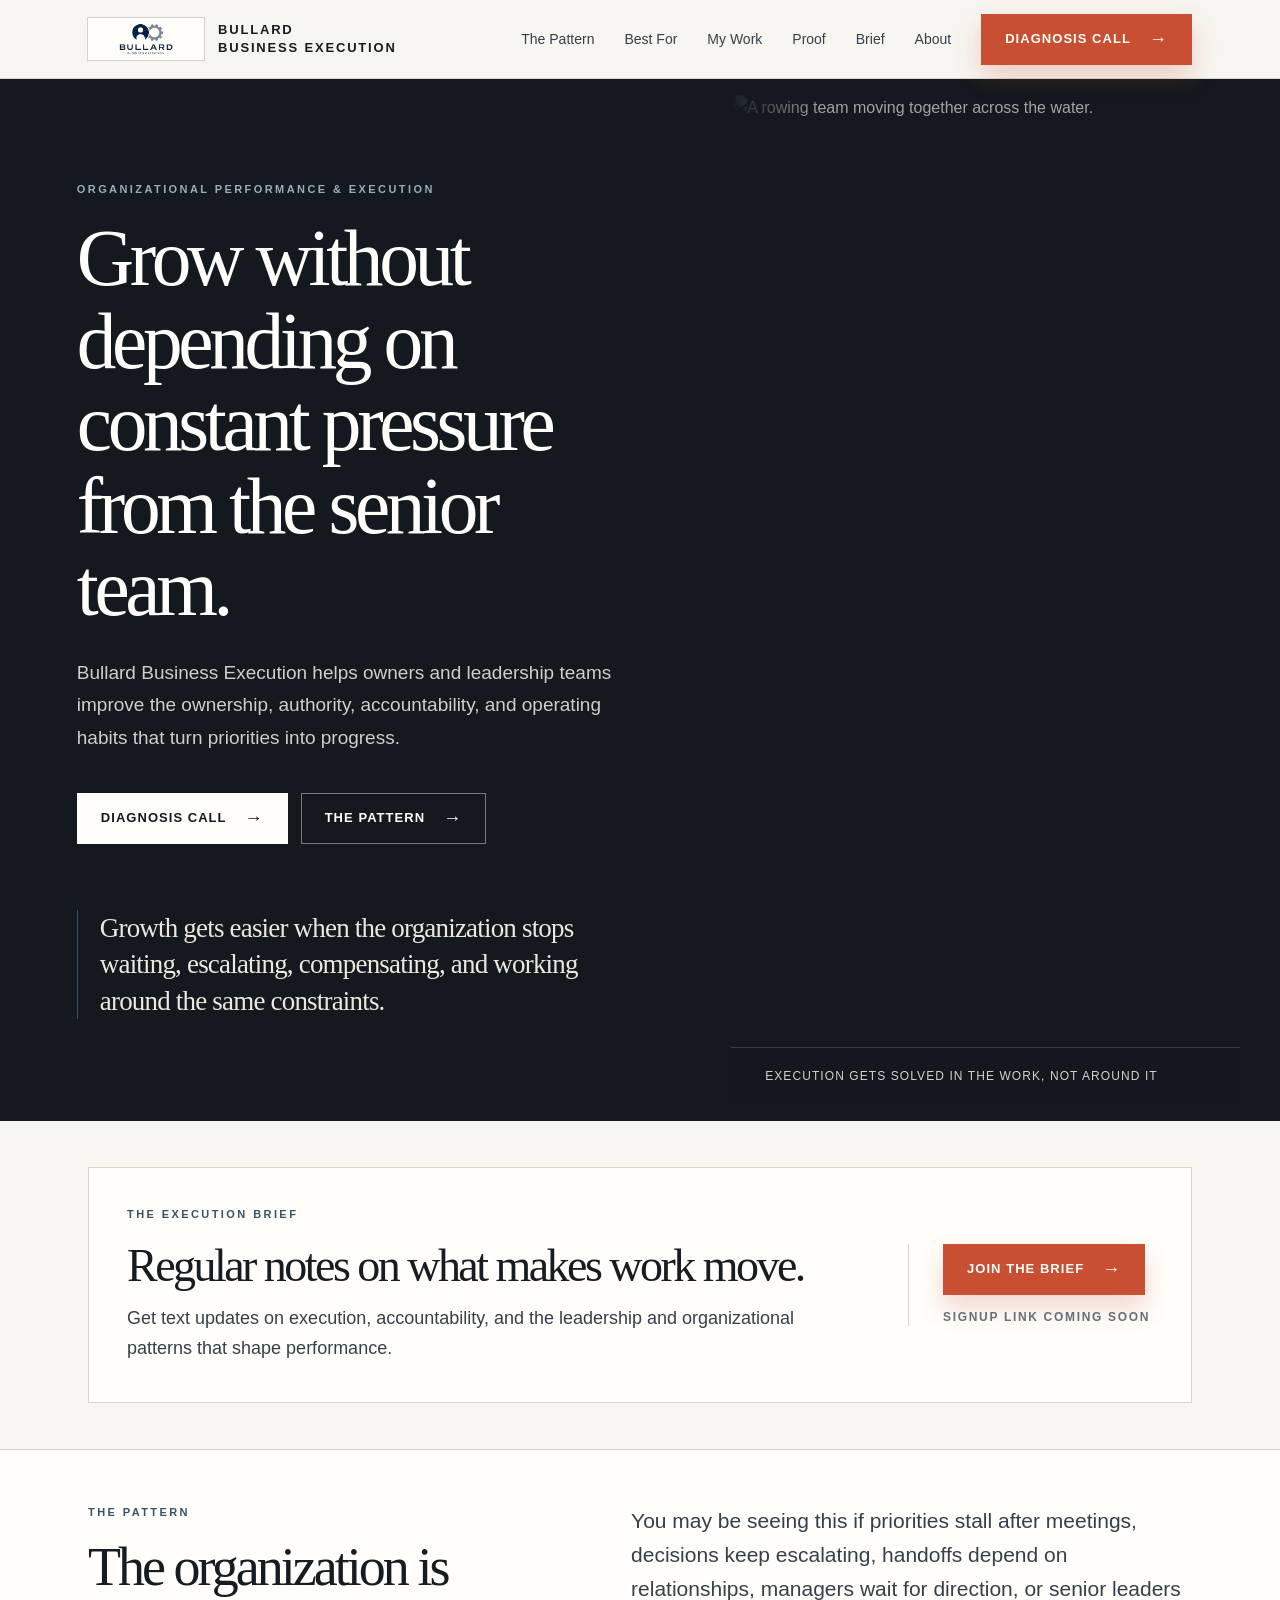
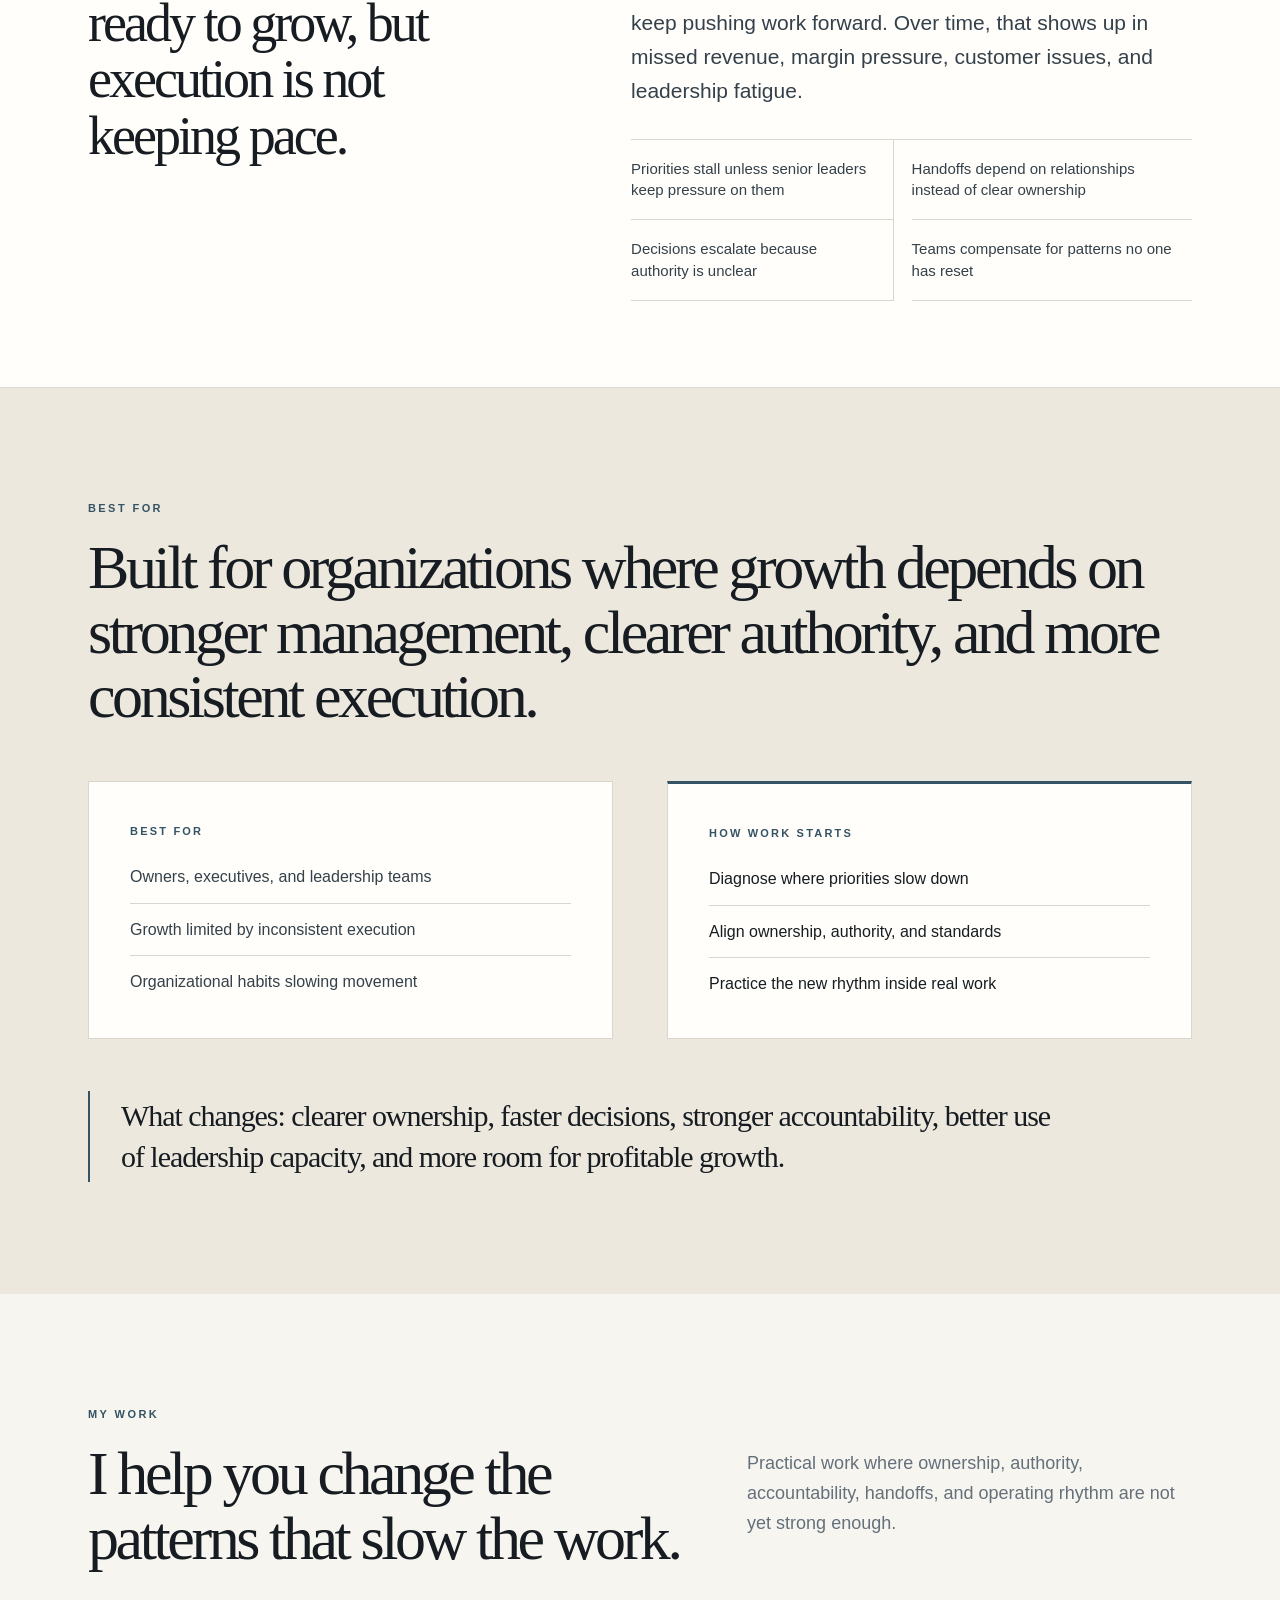
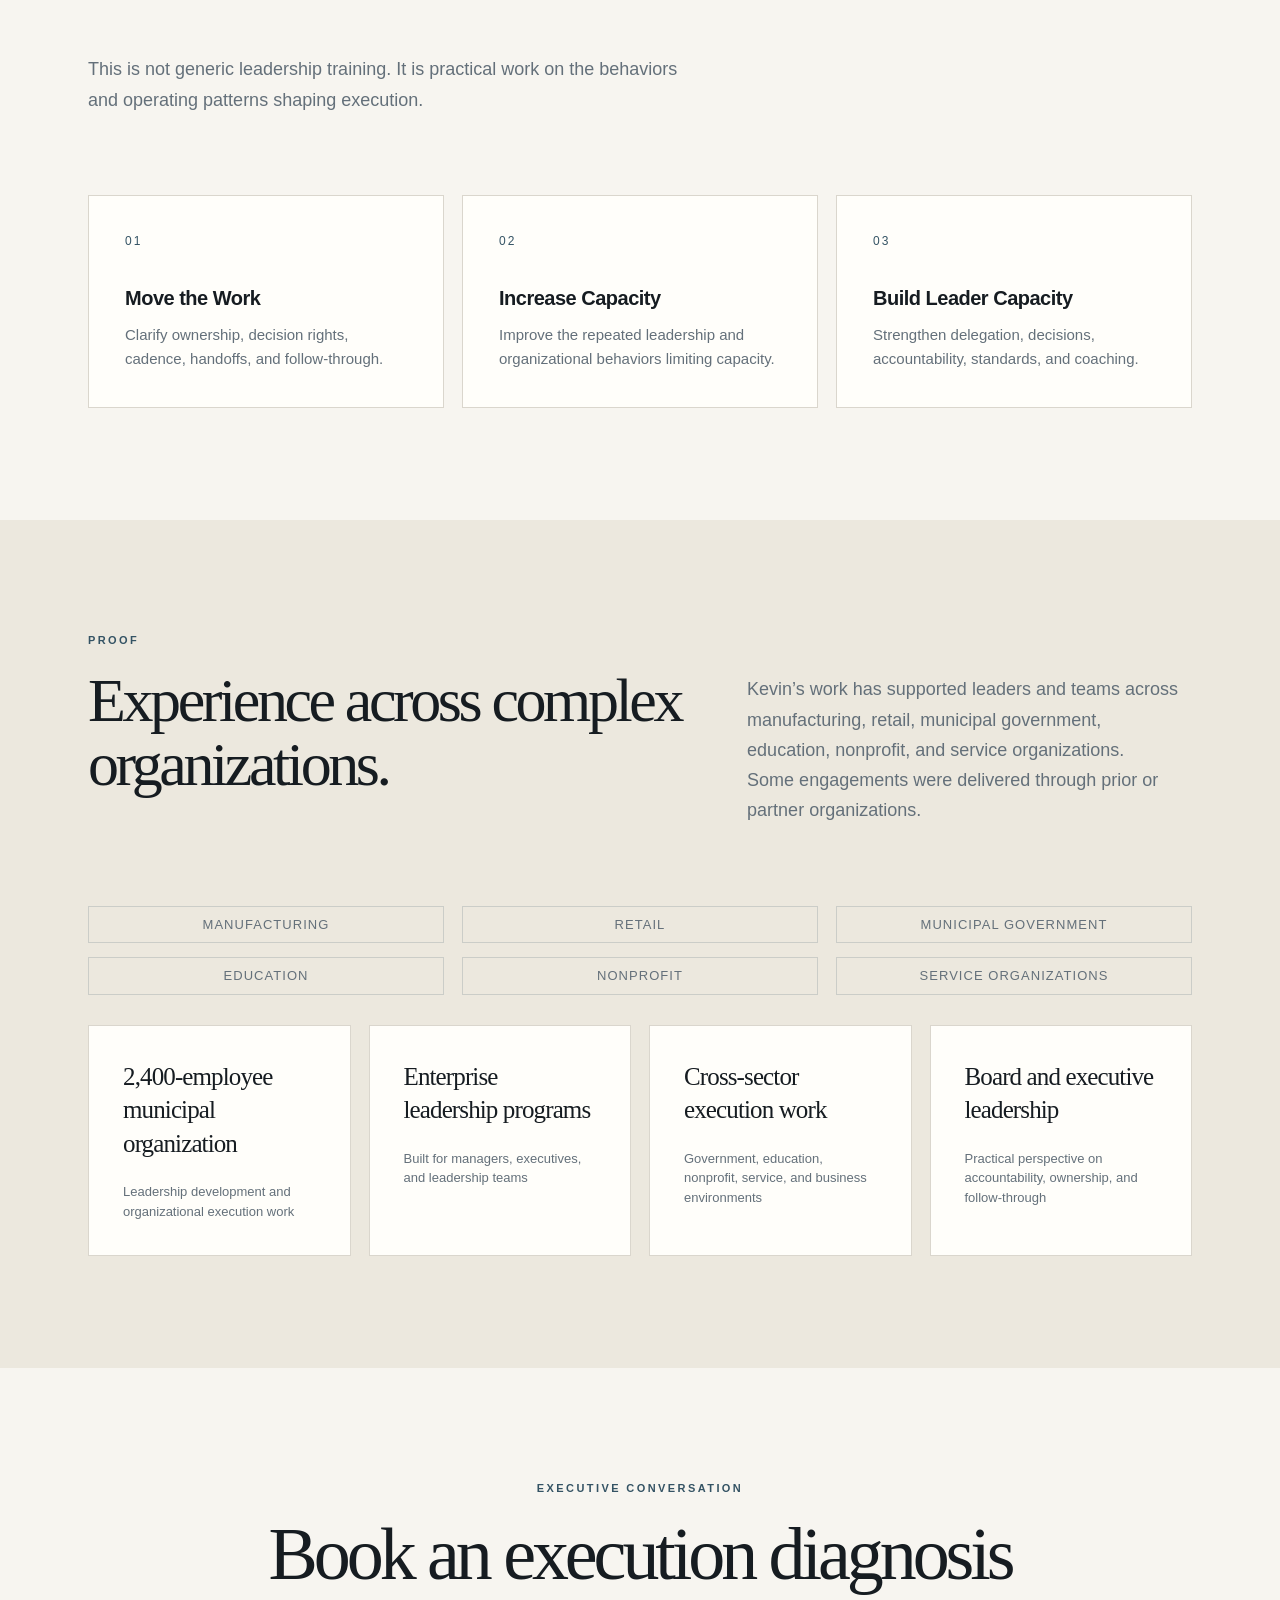
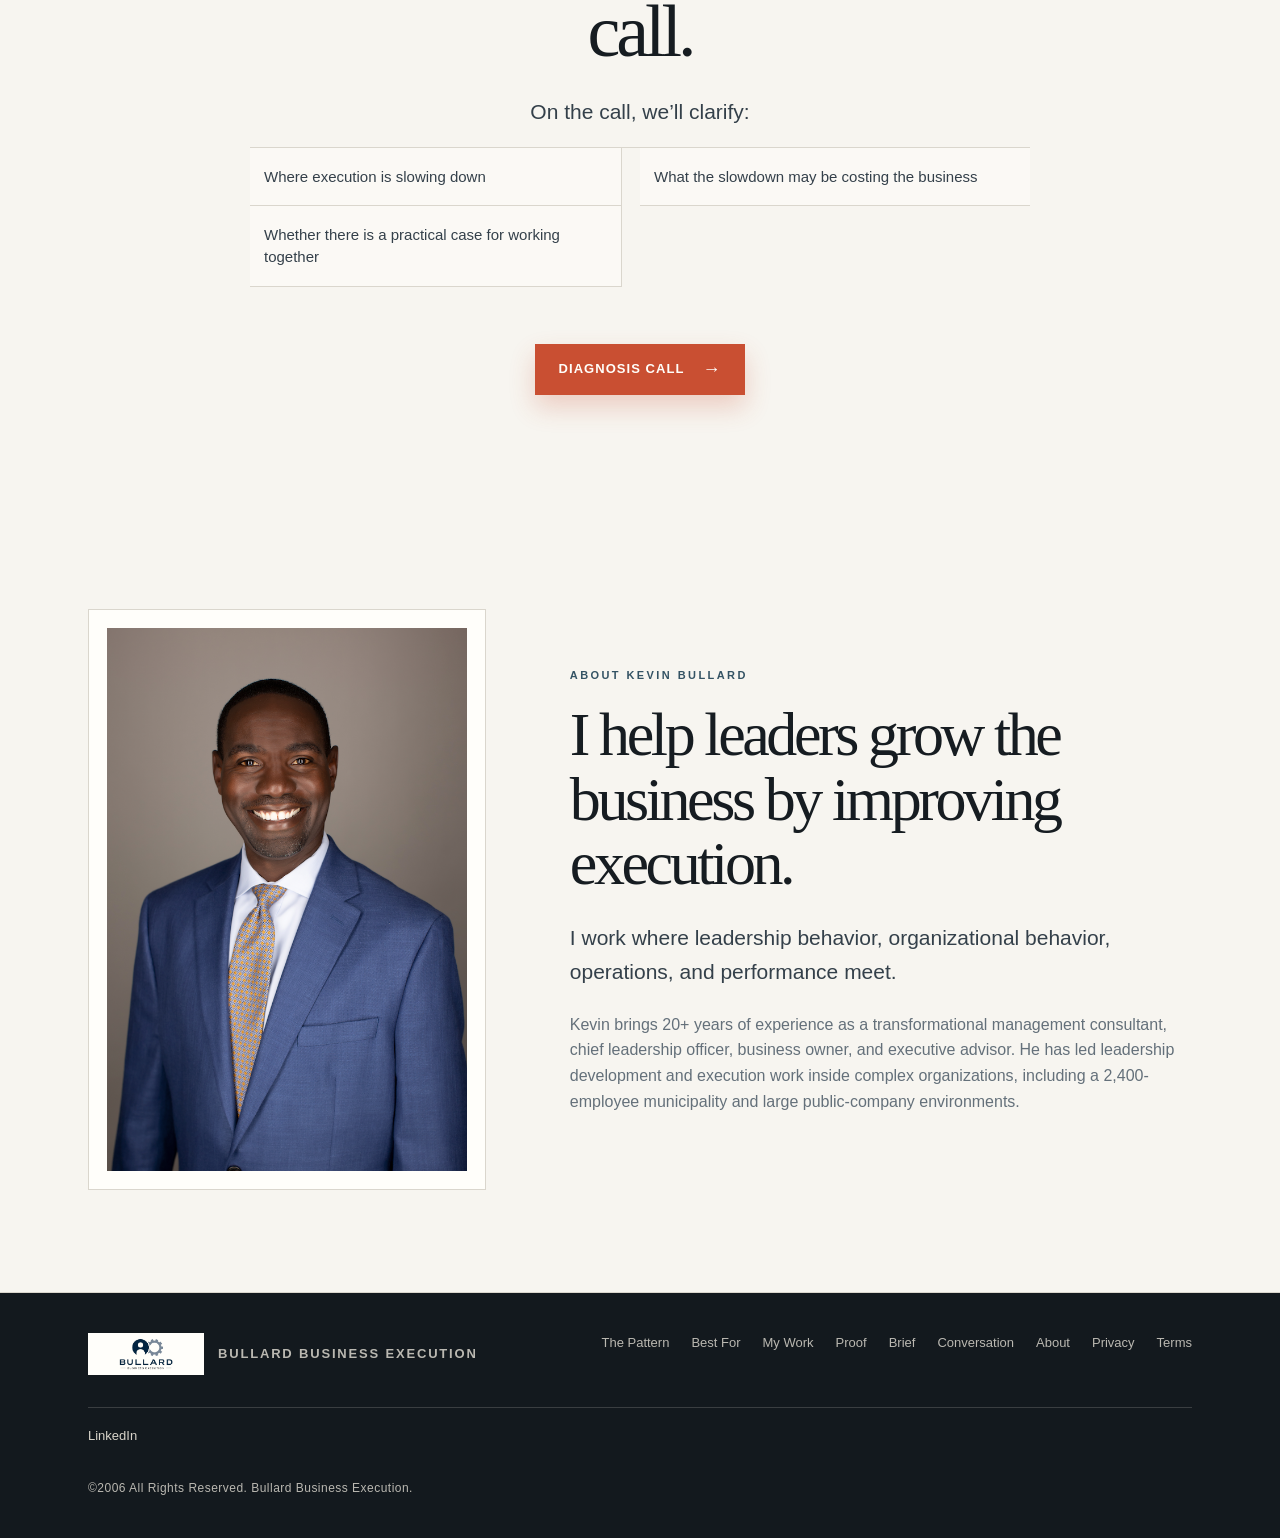
==== commit 4b67d1cb: "Update About credibility copy" ====
--- a/index.html
+++ b/index.html
@@ -1156,7 +1156,7 @@
 <span class="eyebrow">About Kevin Bullard</span>
 <h2 id="about-title">I help leaders grow the business by improving execution.</h2>
 <p class="lead">I work where leadership behavior, organizational behavior, operations, and performance meet.</p>
-<p>Kevin has led leadership development and execution work inside complex organizations, including a 2,400-employee municipality and large public-company environments. His background includes executive leadership, consulting, board leadership, and cross-sector organizational work.</p>
+<p>Kevin brings 20+ years of experience as a transformational management consultant, chief leadership officer, business owner, and executive advisor. He has led leadership development and execution work inside complex organizations, including a 2,400-employee municipality and large public-company environments.</p>
 </div>
 </div>
 </section>
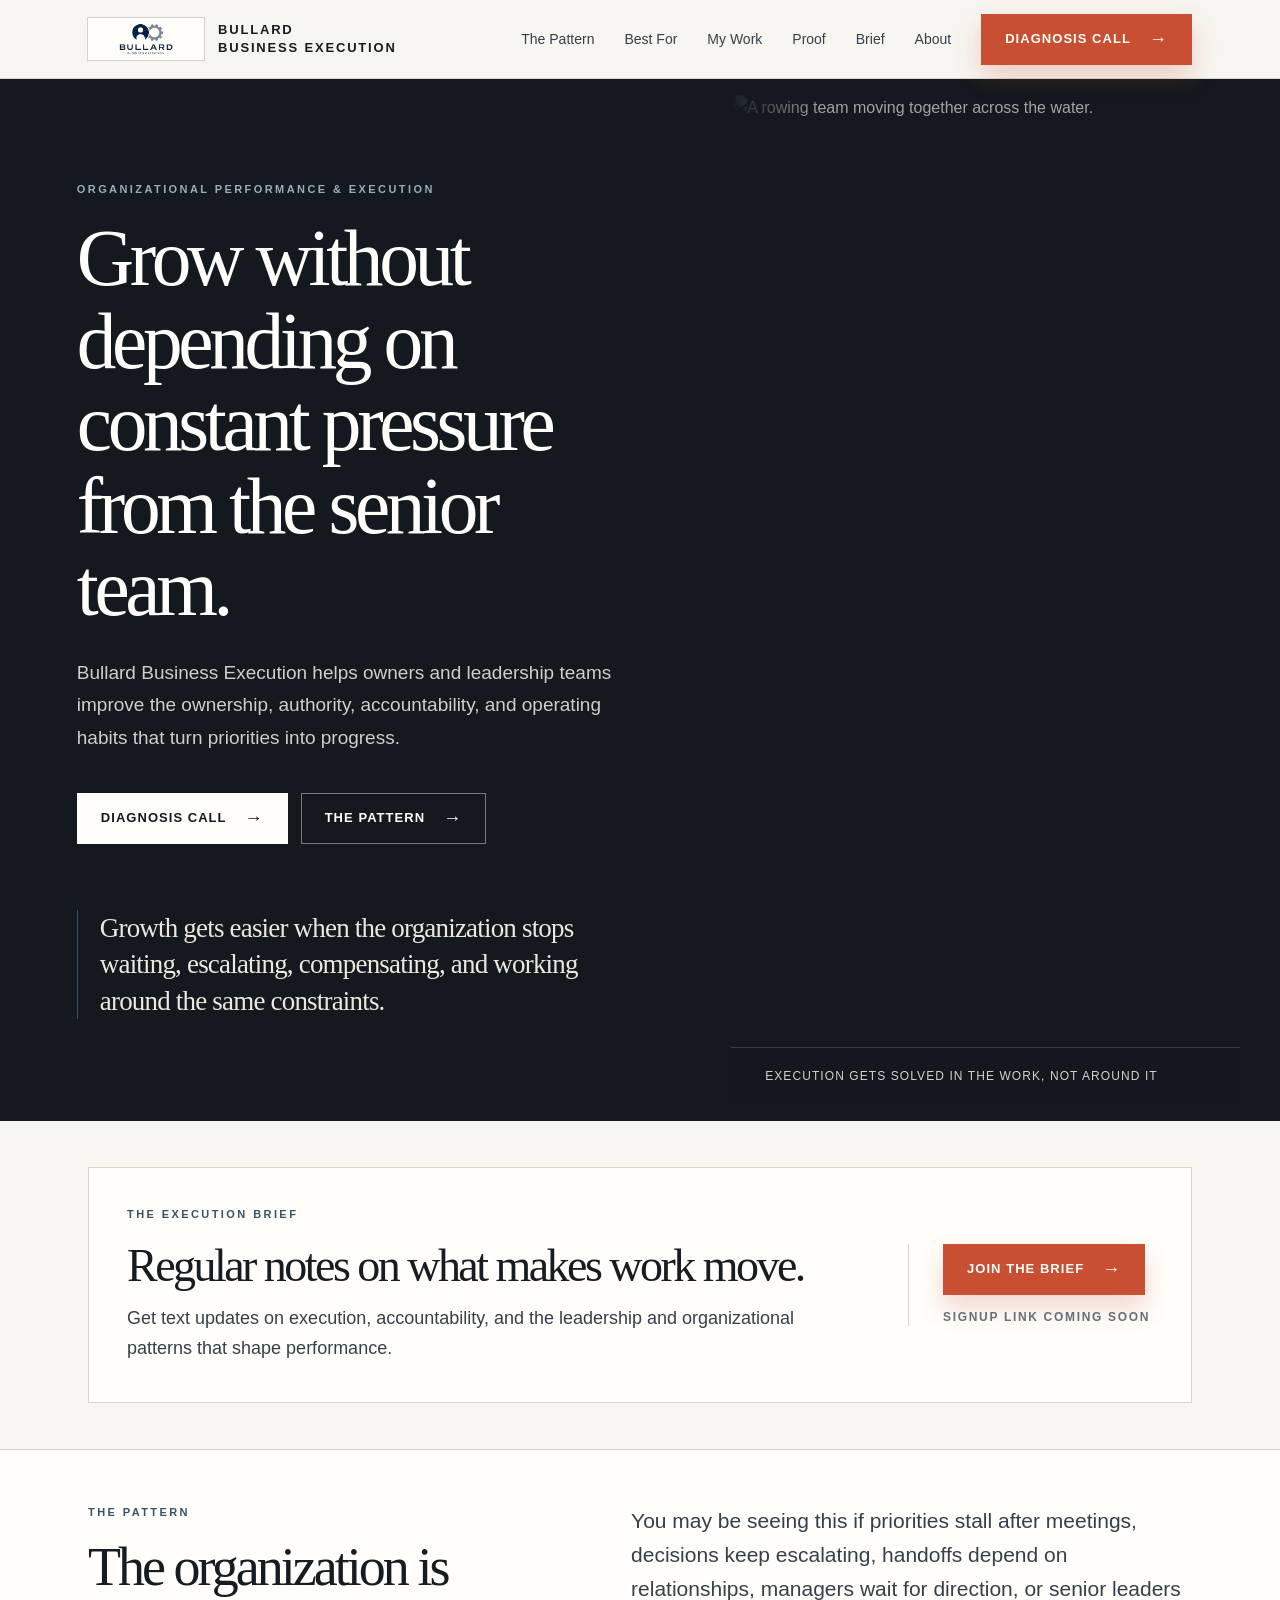
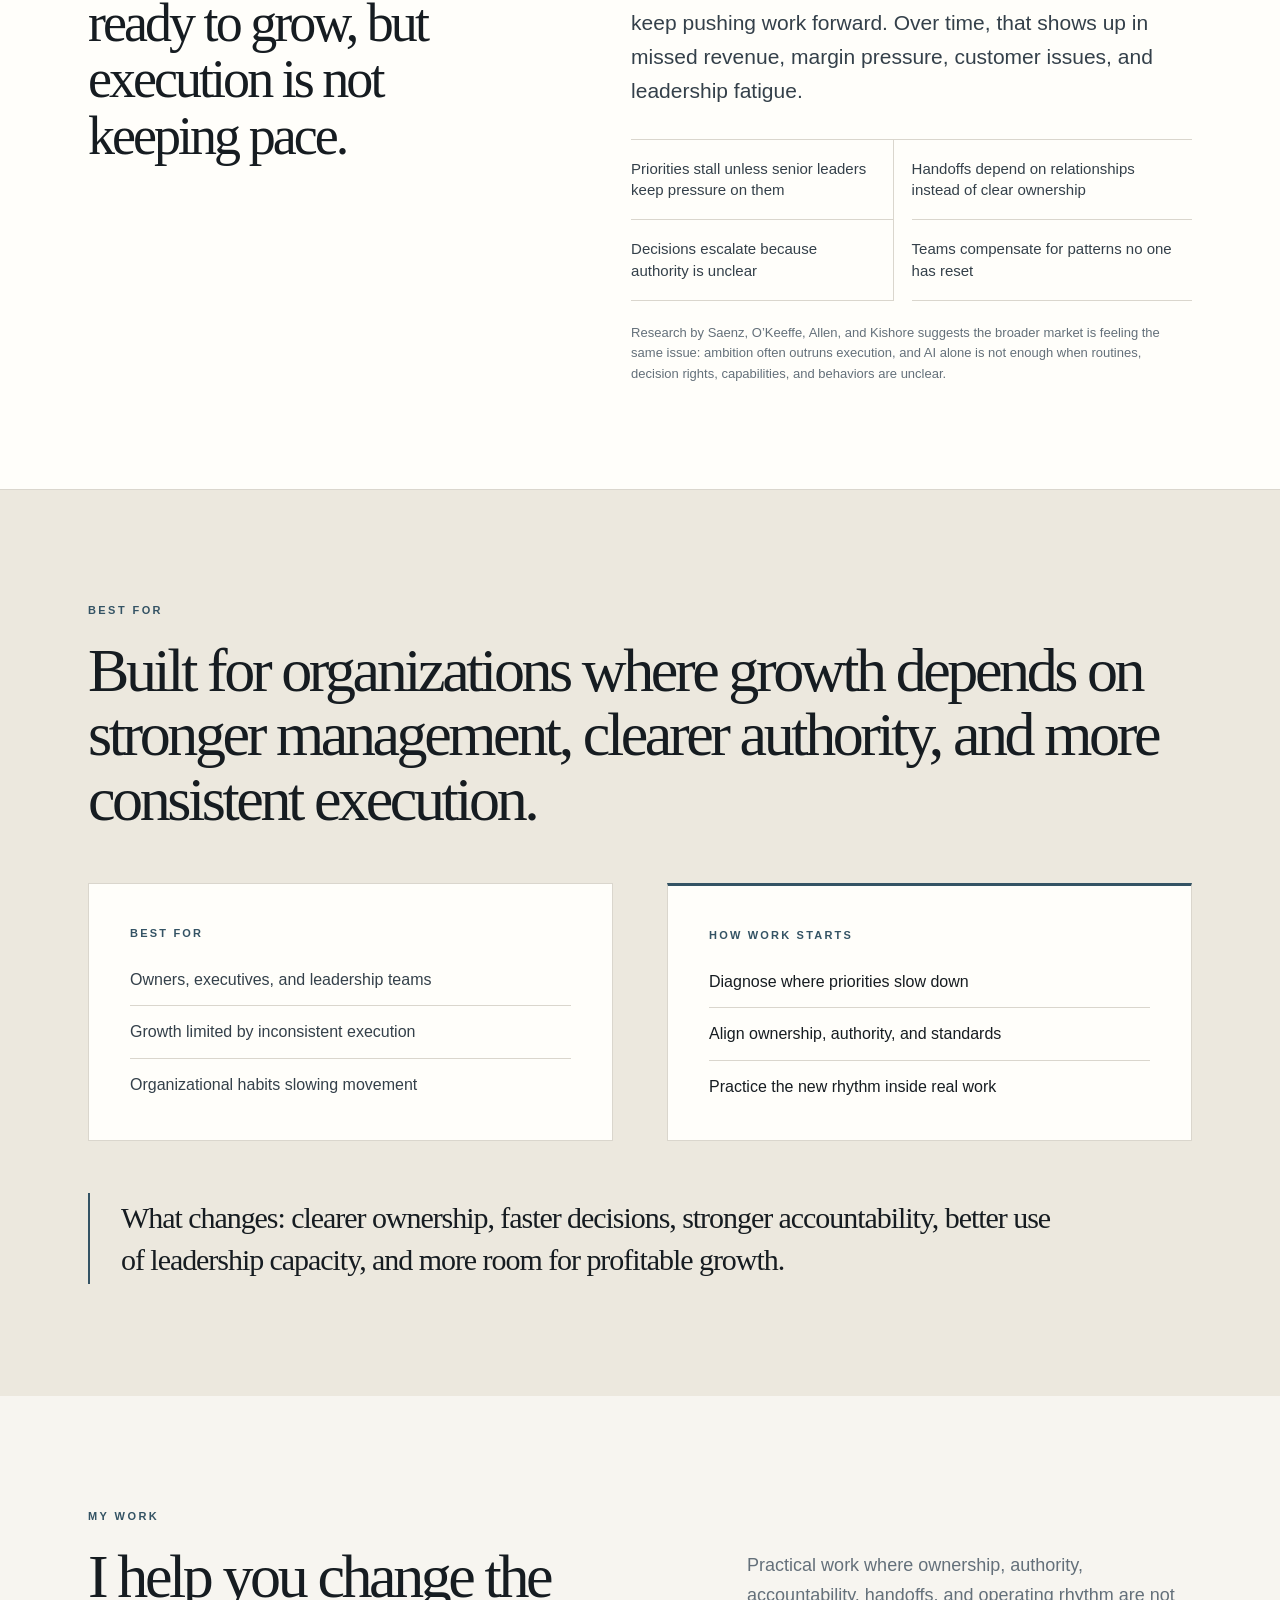
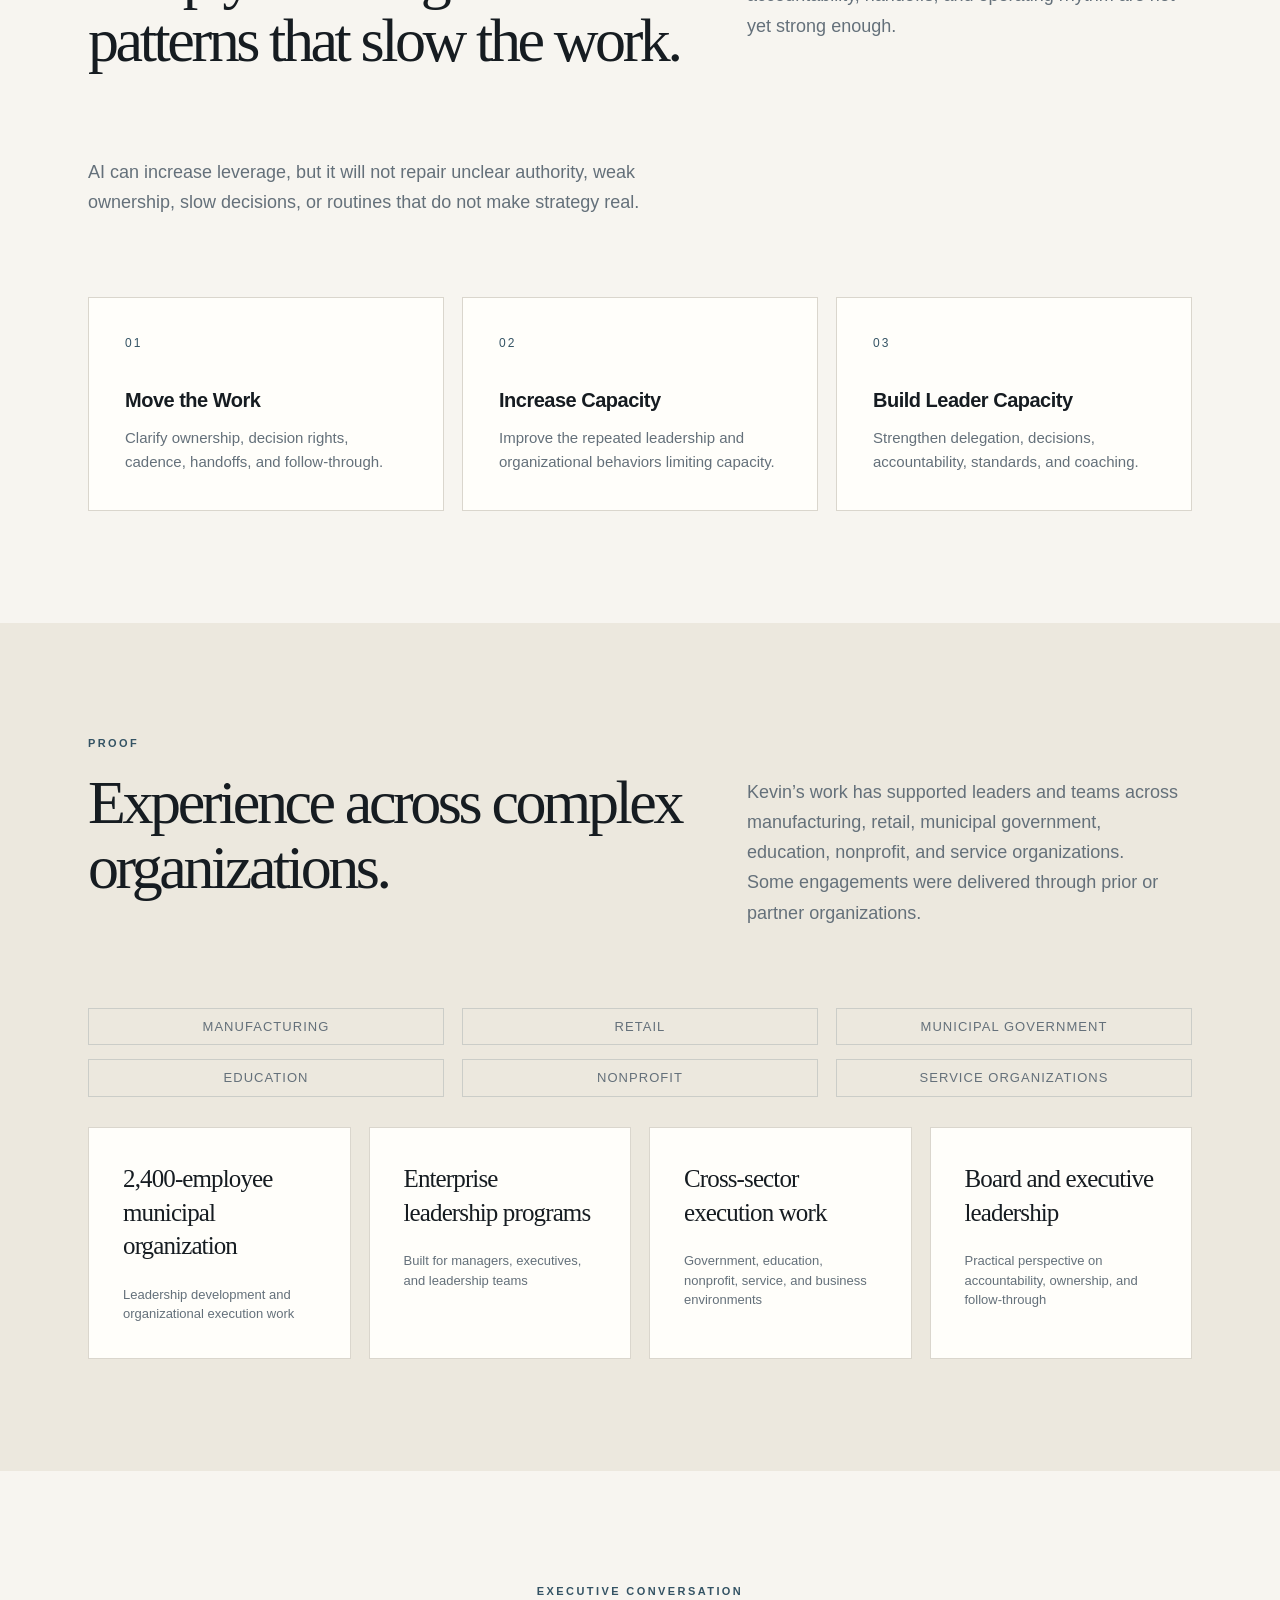
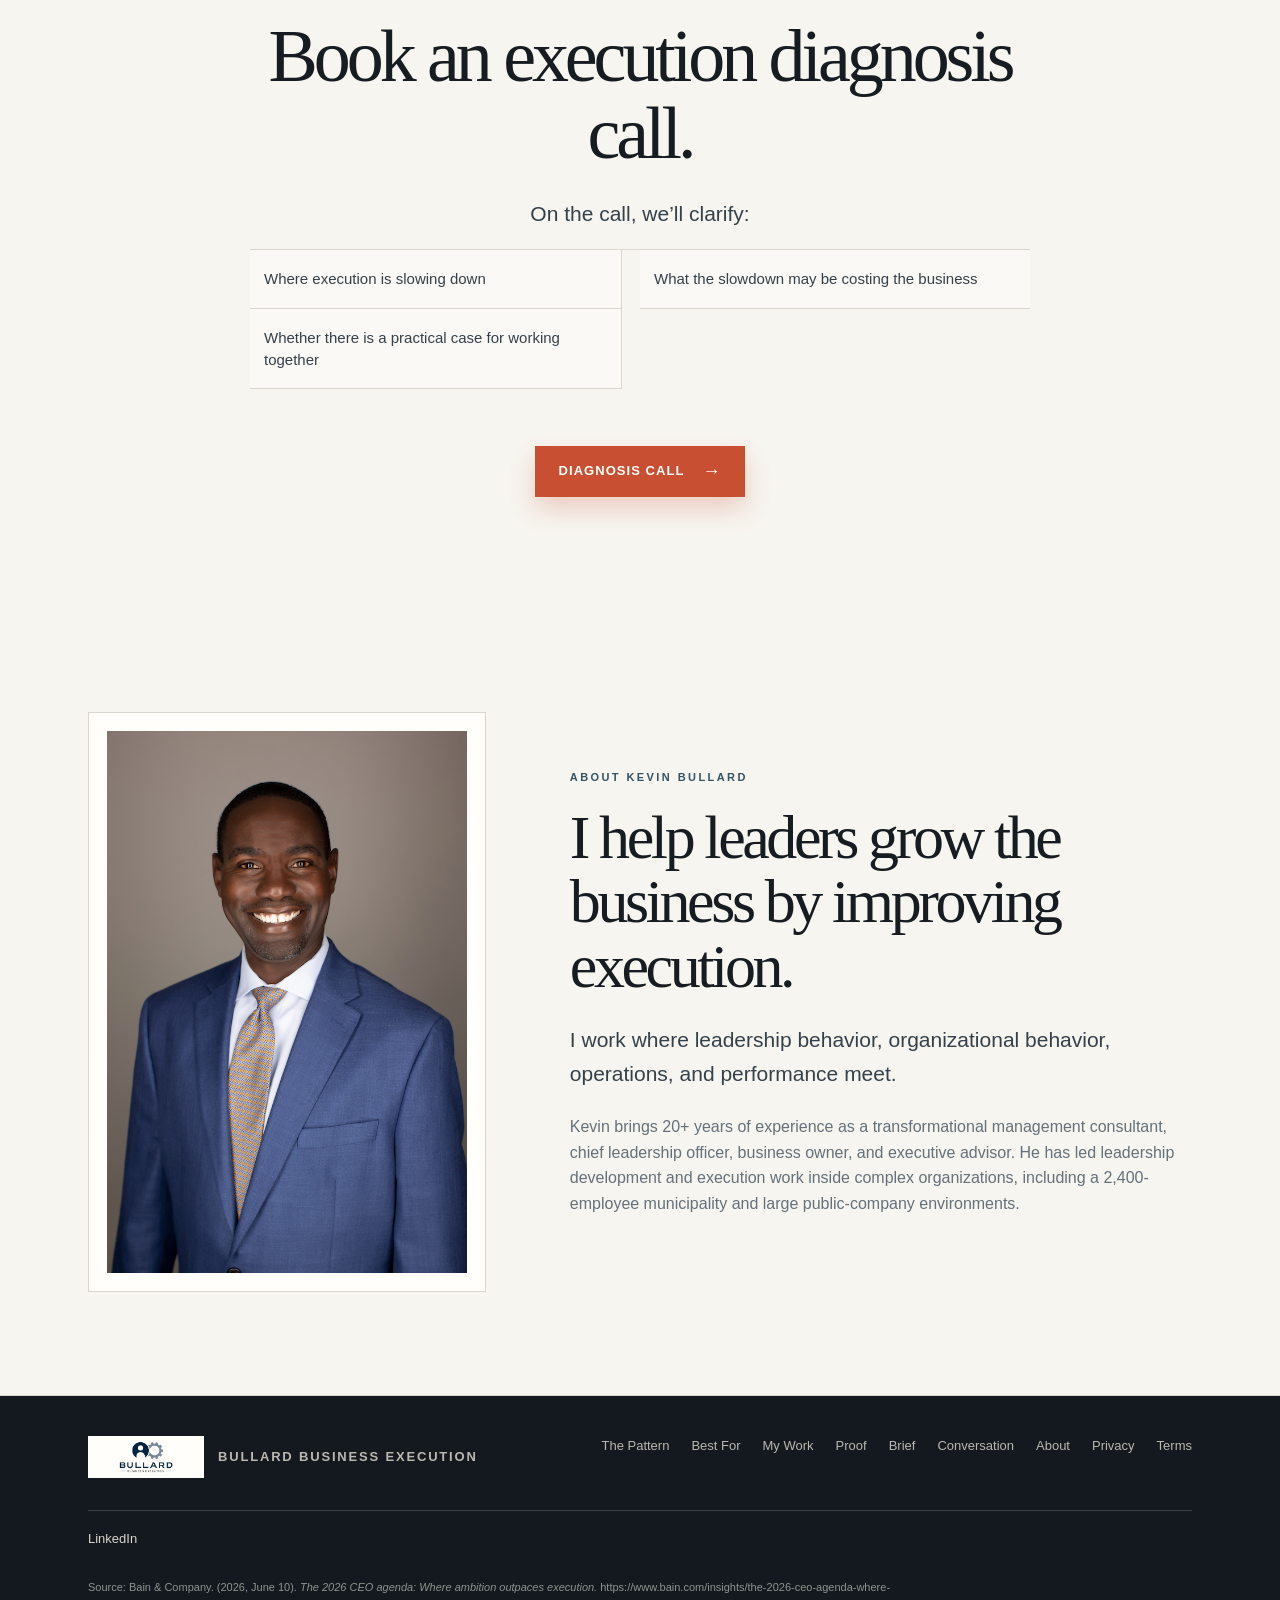
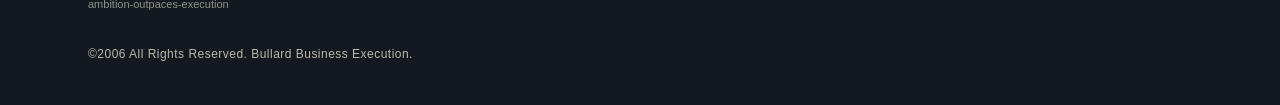
==== commit 32650de1: "Publish current site version" ====
--- a/index.html
+++ b/index.html
@@ -879,6 +879,14 @@
 font-size: 12px;
 letter-spacing: .04em;
 margin: 10px 0 0;
+}
+.footer-source {
+color: #8f948f;
+flex-basis: 100%;
+font-size: 11px;
+line-height: 1.55;
+margin: 8px 0 0;
+max-width: 820px;
 }
 .js .reveal {
 opacity: 0;
@@ -1039,6 +1047,7 @@
 <div class="signal">Decisions escalate because authority is unclear</div>
 <div class="signal">Teams compensate for patterns no one has reset</div>
 </div>
+<p class="testimonial-note">Research by Saenz, O&rsquo;Keeffe, Allen, and Kishore suggests the broader market is feeling the same issue: ambition often outruns execution, and AI alone is not enough when routines, decision rights, capabilities, and behaviors are unclear.</p>
 </div>
 </div>
 </section>
@@ -1076,7 +1085,7 @@
 <h2 id="help-title">I help you change the patterns that slow the work.</h2>
 </div>
 <p>Practical work where ownership, authority, accountability, handoffs, and operating rhythm are not yet strong enough.</p>
-<p>This is not generic leadership training. It is practical work on the behaviors and operating patterns shaping execution.</p>
+<p>AI can increase leverage, but it will not repair unclear authority, weak ownership, slow decisions, or routines that do not make strategy real.</p>
 </div>
 <div class="services-grid" aria-label="Service areas grouped by execution need">
 <article class="service reveal">
@@ -1181,6 +1190,7 @@
 <div class="footer-contact" aria-label="Business contact information">
 <a href="https://www.linkedin.com/in/kevinbullard">LinkedIn</a>
 </div>
+<p class="footer-source">Source: Bain &amp; Company. (2026, June 10). <em>The 2026 CEO agenda: Where ambition outpaces execution.</em> https://www.bain.com/insights/the-2026-ceo-agenda-where-ambition-outpaces-execution</p>
 <p class="footer-rights">&copy;2006 All Rights Reserved. Bullard Business Execution.</p>
 </div>
 </footer>
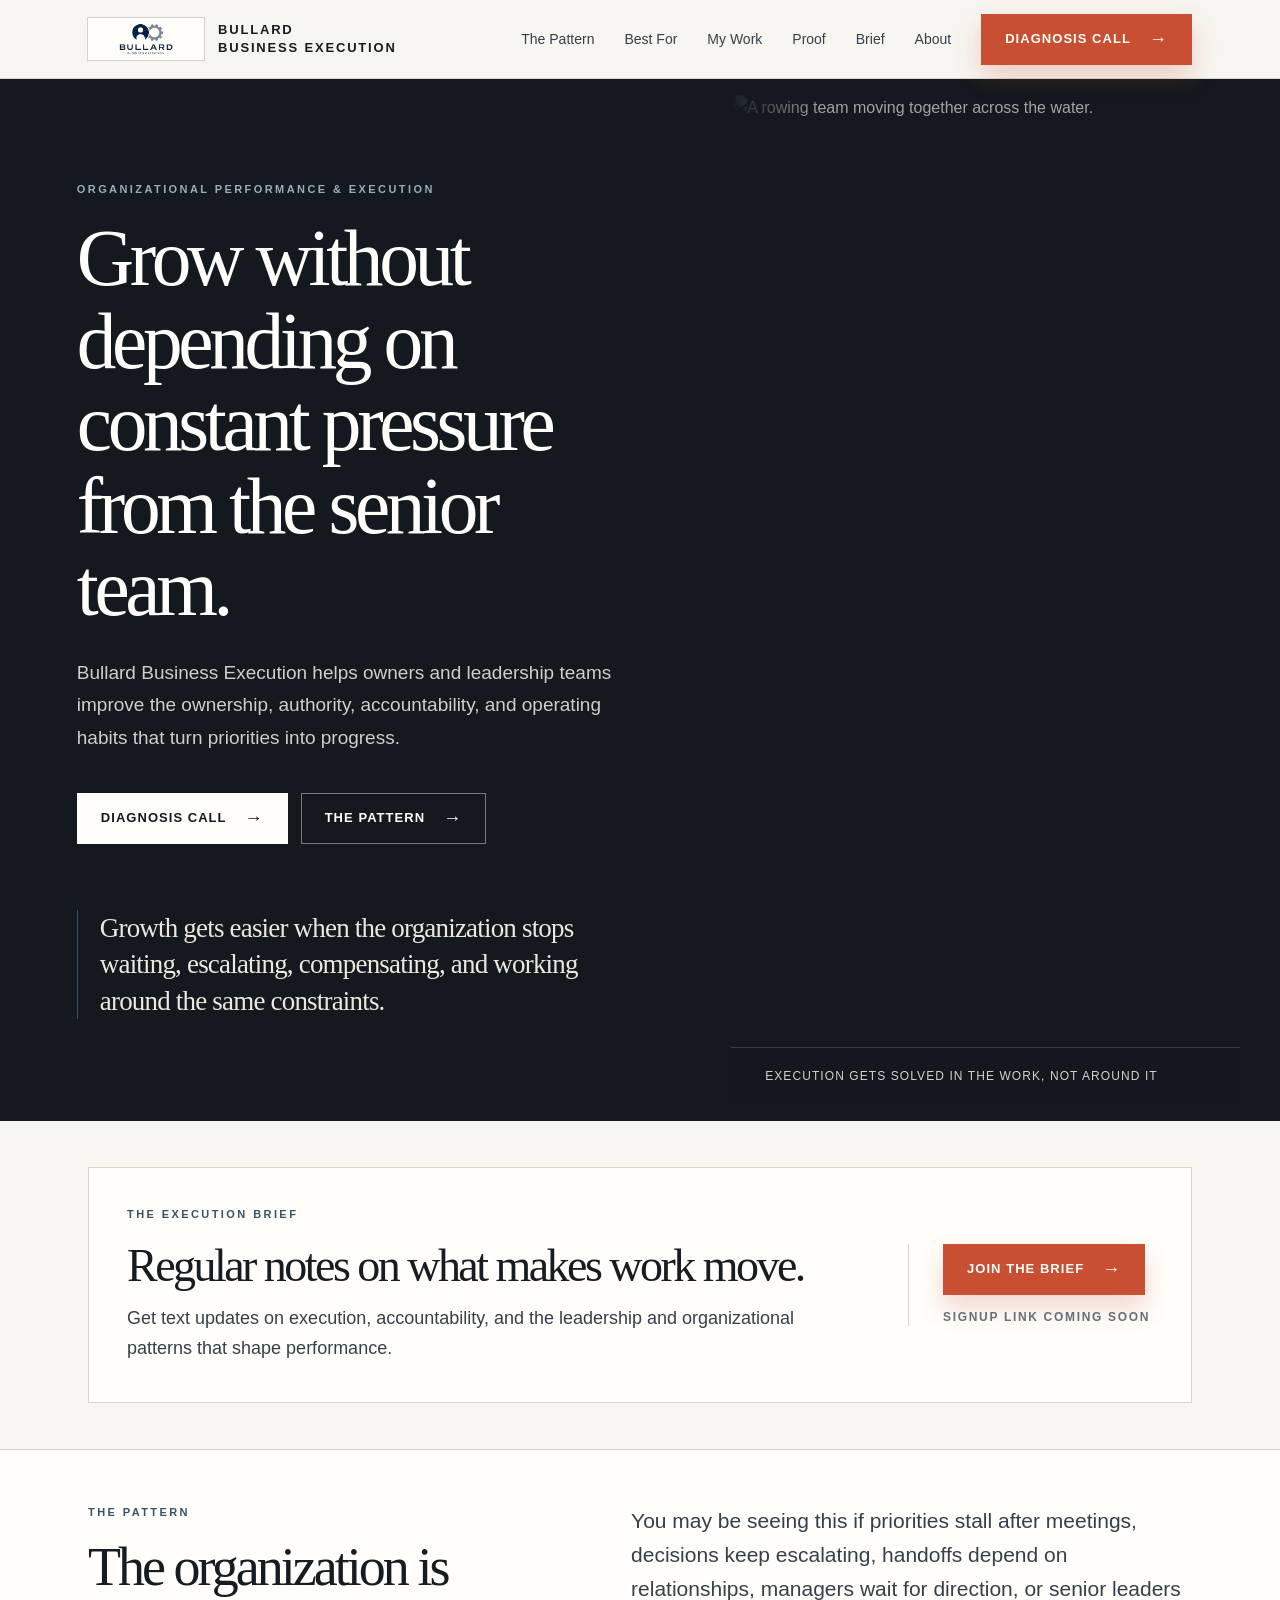
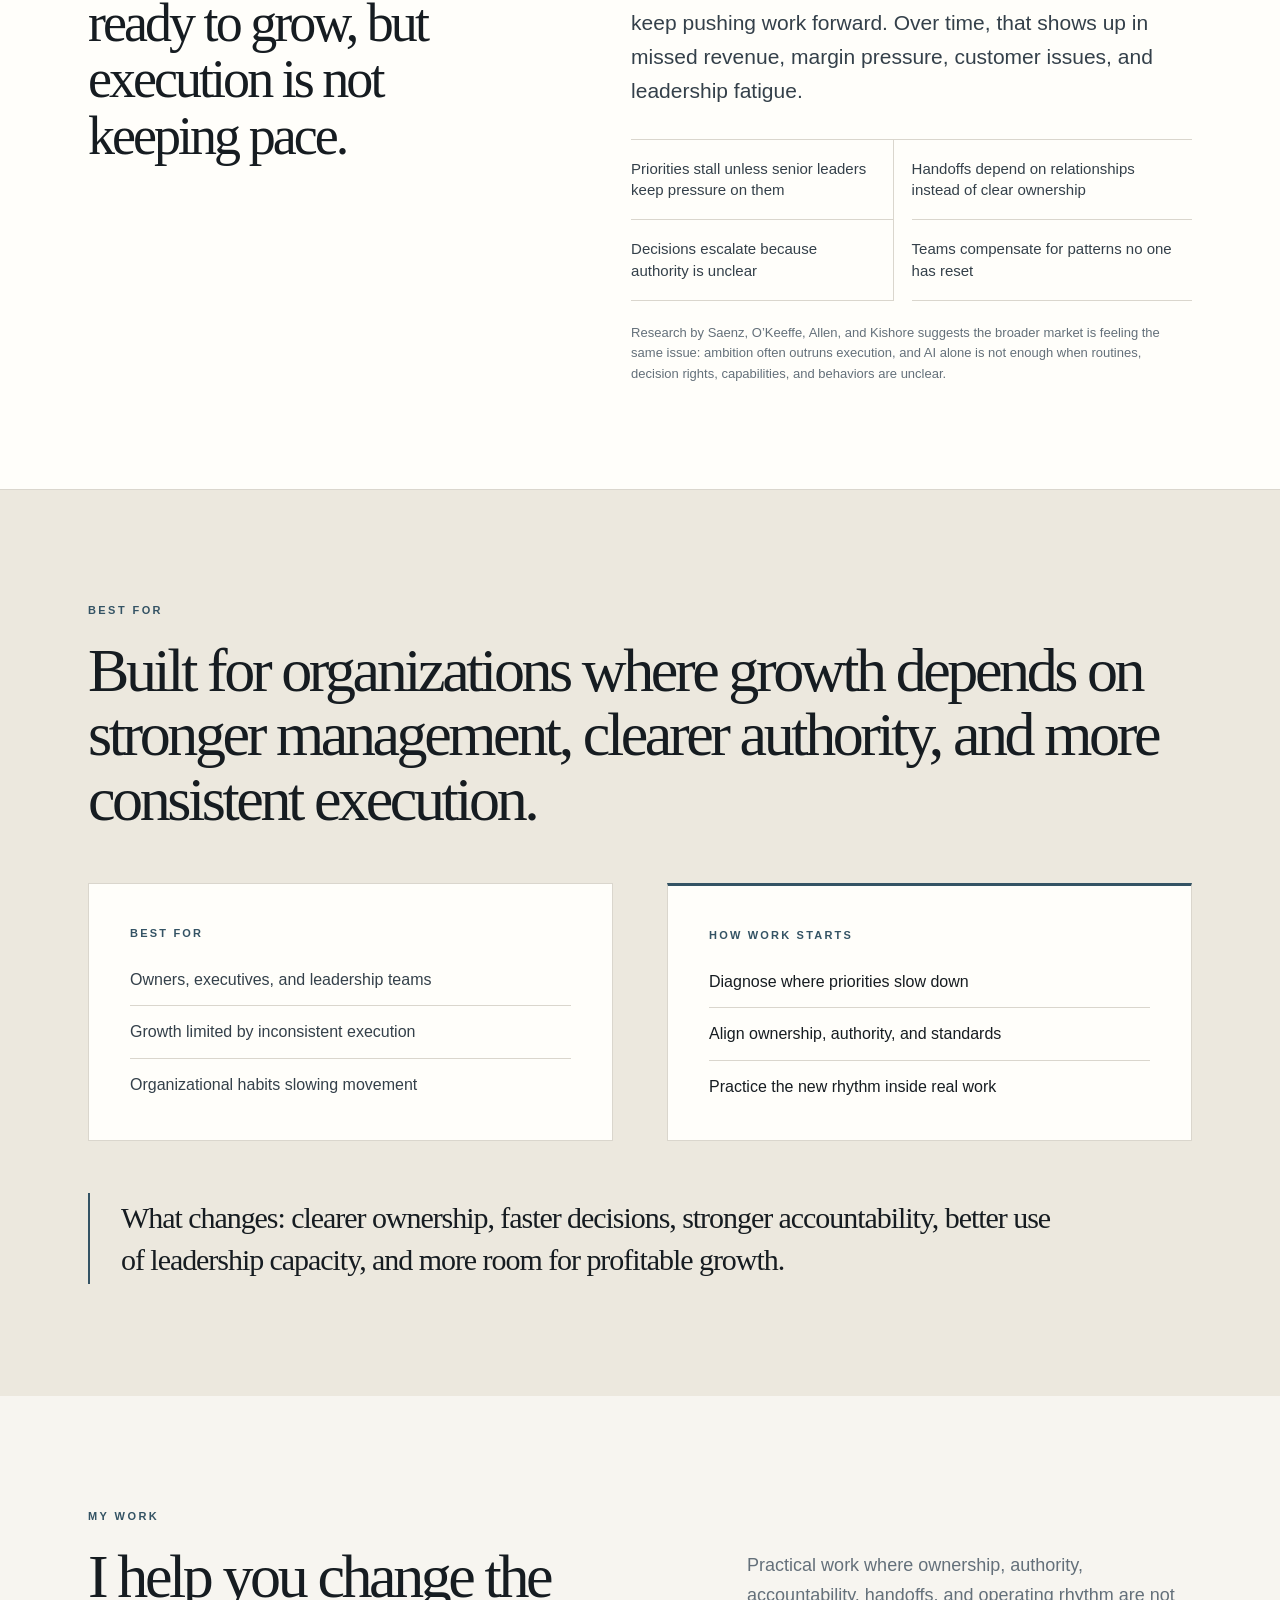
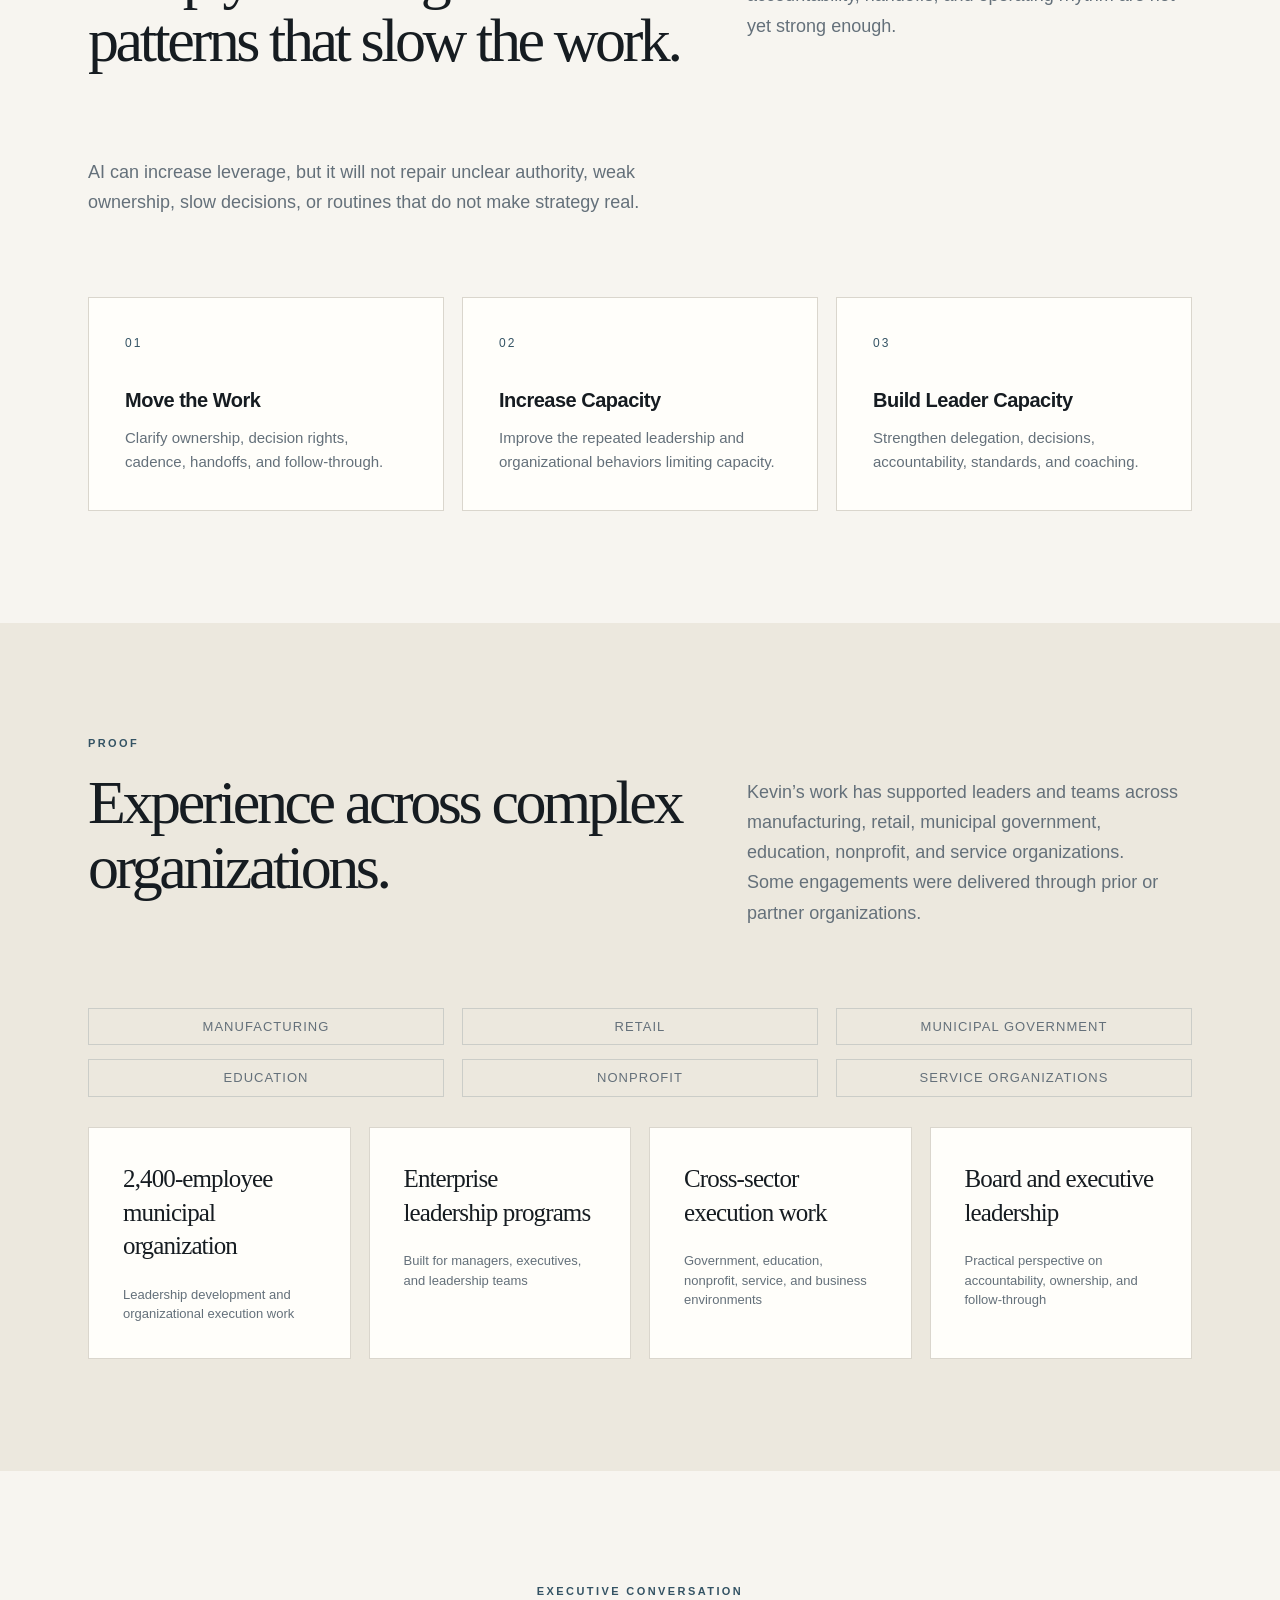
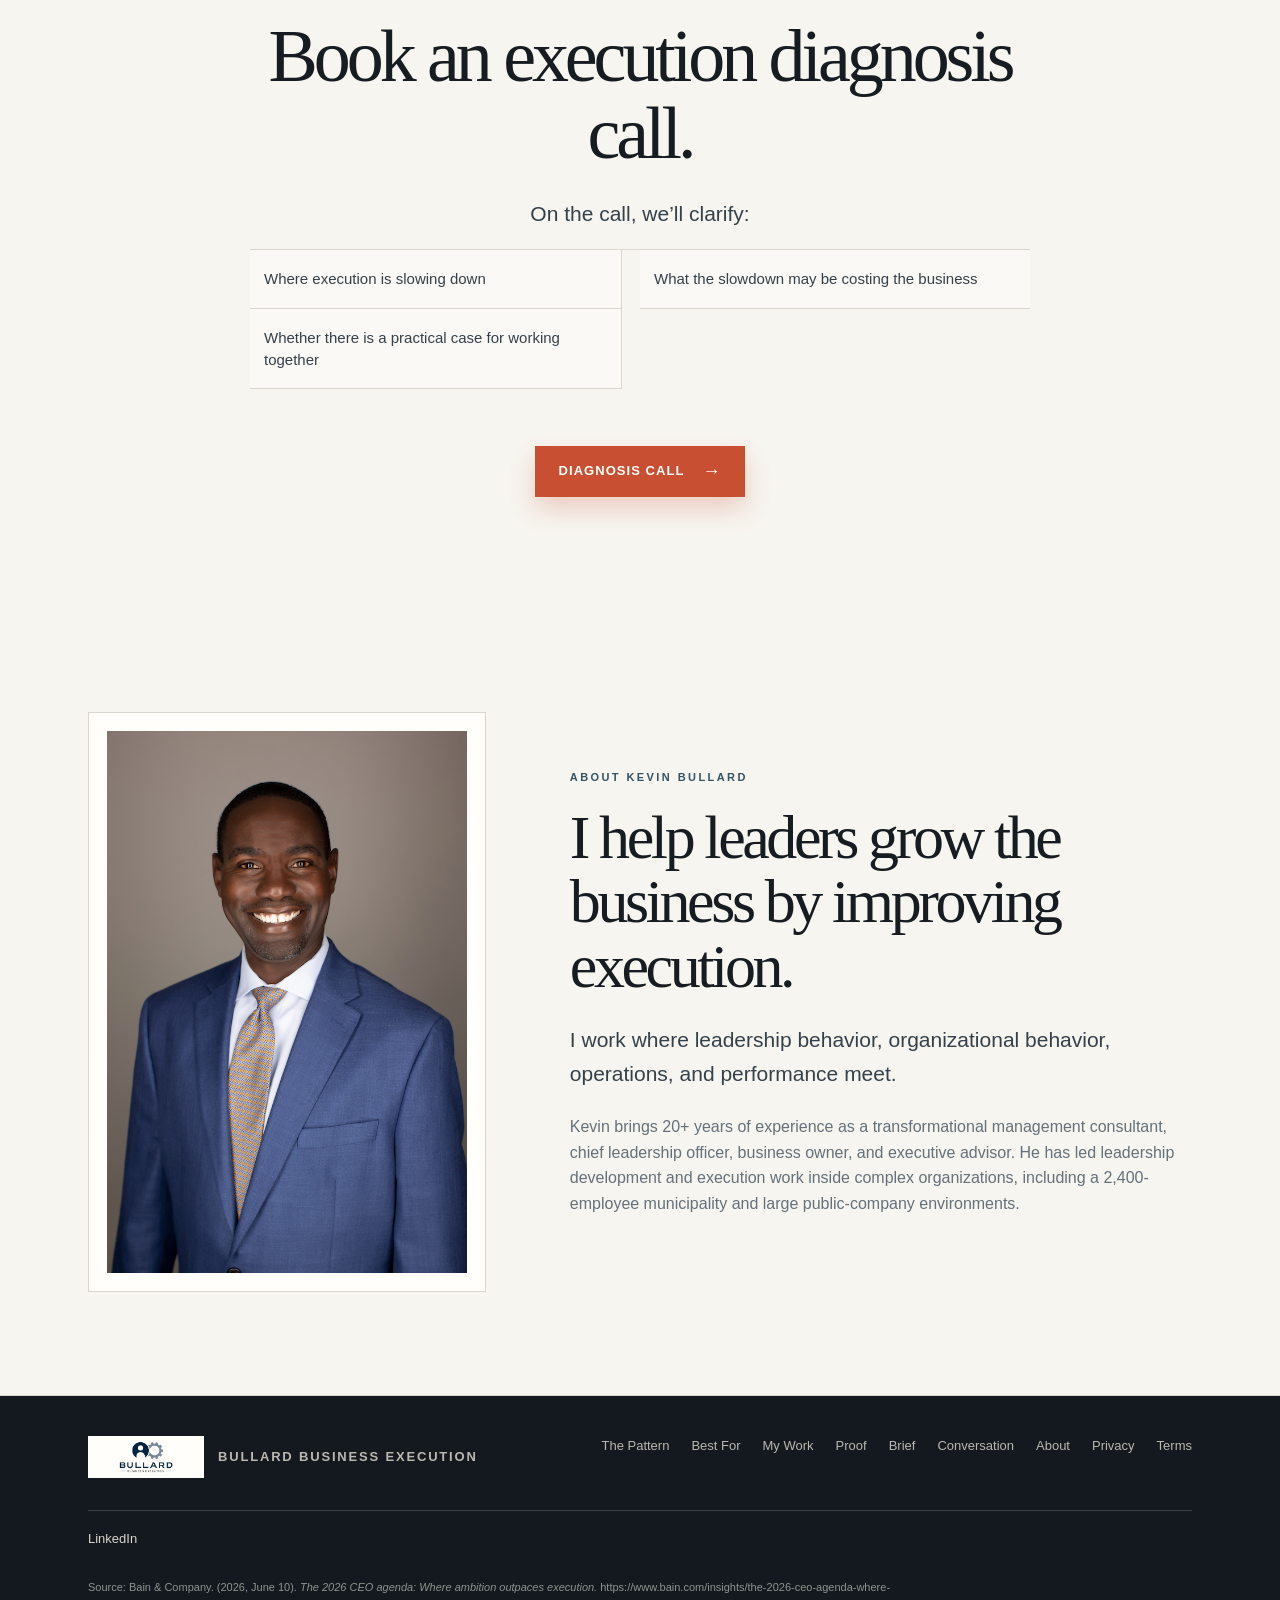
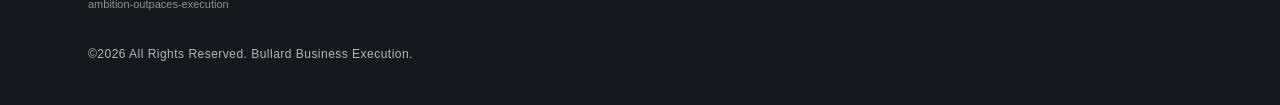
==== commit 5fac598c: "Publish Bullard Business Execution site" ====
--- a/index.html
+++ b/index.html
@@ -1,1235 +1,1248 @@
 <!DOCTYPE html>
 <html lang="en">
 <head>
-<meta charset="UTF-8">
-<meta name="viewport" content="width=device-width, initial-scale=1.0">
-<meta name="description" content="Bullard Business Execution helps organizations grow by improving execution, accountability, leadership capacity, and operational performance.">
-<title>Bullard Business Execution | Organizational Performance &amp; Execution</title>
-<script>document.documentElement.classList.add("js");</script>
-<style>
-:root {
---ink: #161c21;
---ink-soft: #34404a;
---muted: #64707a;
---paper: #f7f5f0;
---white: #fffefa;
---line: #dad6cd;
---line-dark: rgba(245, 242, 234, .17);
---night: #13191e;
---night-soft: #20282e;
---brass: #345364;
---brass-light: #9aadb9;
---diagnosis: #c94f32;
---diagnosis-dark: #a43c27;
---wash: #ece8de;
---max: 1200px;
-}
-*, *::before, *::after { box-sizing: border-box; }
-html { scroll-behavior: smooth; }
-body {
-margin: 0;
-background: var(--paper);
-color: var(--ink);
-font-family: "Avenir Next", "Segoe UI", Arial, sans-serif;
-line-height: 1.6;
-}
-body::before {
-content: "";
-position: fixed;
-inset: 0;
-pointer-events: none;
-background-image: radial-gradient(rgba(22, 28, 33, .035) .7px, transparent .7px);
-background-size: 5px 5px;
-opacity: .44;
-z-index: 10;
-}
-a { color: inherit; text-decoration: none; }
-a:focus-visible, button:focus-visible {
-outline: 2px solid var(--brass-light);
-outline-offset: 4px;
-}
-p { margin: 0 0 18px; color: var(--muted); }
-h1, h2, h3, p { text-wrap: pretty; }
-h1, h2 {
-font-family: "Iowan Old Style", "Palatino Linotype", Georgia, serif;
-font-weight: 400;
-letter-spacing: -.055em;
-line-height: 1.04;
-margin: 0;
-}
-h2 { font-size: clamp(40px, 5.1vw, 62px); }
-h3 {
-font-size: 20px;
-font-weight: 550;
-line-height: 1.32;
-letter-spacing: -.025em;
-margin: 0 0 12px;
-}
-.shell {
-max-width: var(--max);
-margin: 0 auto;
-padding-left: clamp(22px, 4.4vw, 48px);
-padding-right: clamp(22px, 4.4vw, 48px);
-}
-.eyebrow {
-color: var(--brass);
-display: block;
-font-size: 11px;
-font-weight: 700;
-letter-spacing: .22em;
-margin-bottom: 18px;
-text-transform: uppercase;
-}
-.dark .eyebrow { color: var(--brass-light); }
-.nav {
-background: rgba(247, 245, 240, .94);
-border-bottom: 1px solid var(--line);
-position: sticky;
-top: 0;
-z-index: 20;
-backdrop-filter: blur(14px);
-}
-.nav-inner {
-align-items: center;
-display: flex;
-gap: 34px;
-height: 78px;
-justify-content: space-between;
-}
-.brand {
-align-items: center;
-display: inline-flex;
-gap: 14px;
-font-size: 13px;
-font-weight: 700;
-letter-spacing: .14em;
-line-height: 1.35;
-text-transform: uppercase;
-white-space: nowrap;
-}
-.brand-logo {
-background: var(--white);
-display: block;
-height: 42px;
-object-fit: contain;
-object-position: center;
-padding: 5px 7px;
-width: 116px;
-box-shadow: 0 0 0 1px rgba(22, 28, 33, .16);
-}
-.nav-links {
-align-items: center;
-display: flex;
-gap: clamp(16px, 2.5vw, 30px);
-list-style: none;
-margin: 0;
-padding: 0;
-color: var(--ink-soft);
-font-size: 14px;
-}
-.nav-links a:not(.button):hover { color: var(--brass); }
-.menu-toggle {
-align-items: center;
-background: var(--white);
-border: 1px solid rgba(22, 28, 33, .22);
-color: var(--ink);
-cursor: pointer;
-display: none;
-font: inherit;
-font-size: 12px;
-font-weight: 700;
-gap: 10px;
-letter-spacing: .12em;
-min-height: 44px;
-padding: 0 14px;
-text-transform: uppercase;
-}
-.menu-icon {
-display: inline-grid;
-gap: 4px;
-width: 18px;
-}
-.menu-icon span {
-background: currentColor;
-display: block;
-height: 2px;
-transition: transform .2s ease, opacity .2s ease;
-width: 100%;
-}
-.menu-toggle[aria-expanded="true"] .menu-icon span:nth-child(1) { transform: translateY(6px) rotate(45deg); }
-.menu-toggle[aria-expanded="true"] .menu-icon span:nth-child(2) { opacity: 0; }
-.menu-toggle[aria-expanded="true"] .menu-icon span:nth-child(3) { transform: translateY(-6px) rotate(-45deg); }
-.mobile-menu {
-background: rgba(255, 254, 250, .98);
-border-top: 1px solid var(--line);
-box-shadow: 0 22px 42px rgba(22, 28, 33, .16);
-display: none;
-}
-.mobile-menu[hidden] { display: none; }
-.mobile-menu-inner {
-display: grid;
-gap: 1px;
-padding-bottom: 20px;
-padding-top: 12px;
-}
-.mobile-menu a {
-border-bottom: 1px solid rgba(22, 28, 33, .09);
-color: var(--ink-soft);
-display: flex;
-font-size: 15px;
-justify-content: space-between;
-padding: 15px 0;
-}
-.mobile-menu a:not(.button)::after {
-color: var(--brass);
-content: "\2192";
-}
-.mobile-menu .button {
-margin-top: 14px;
-width: 100%;
-}
-.button {
-align-items: center;
-background: var(--night);
-border: 1px solid var(--night);
-color: var(--white);
-display: inline-flex;
-font-size: 13px;
-font-weight: 600;
-gap: 18px;
-justify-content: center;
-letter-spacing: .08em;
-min-height: 51px;
-padding: 0 23px;
-text-transform: uppercase;
-transition: background .22s ease, border-color .22s ease, color .22s ease;
-}
-.button::after { content: "\2192"; font-size: 18px; font-weight: 400; }
-.button:hover { background: var(--brass); border-color: var(--brass); }
-.button.diagnosis {
-background: var(--diagnosis);
-border-color: var(--diagnosis);
-color: var(--white);
-box-shadow: 0 12px 26px rgba(201, 79, 50, .24);
-}
-.button.diagnosis:hover {
-background: var(--diagnosis-dark);
-border-color: var(--diagnosis-dark);
-}
-.button.light {
-background: var(--white);
-border-color: var(--white);
-color: var(--night);
-}
-.button.light:hover {
-background: var(--brass-light);
-border-color: var(--brass-light);
-}
-.button.ghost {
-background: transparent;
-border-color: rgba(255, 255, 255, .42);
-}
-.button.ghost:hover { background: rgba(255, 255, 255, .1); border-color: var(--white); }
-.hero {
-background: var(--night);
-color: var(--white);
-overflow: hidden;
-}
-.hero-grid {
-display: grid;
-grid-template-columns: minmax(430px, 1.08fr) minmax(360px, .92fr);
-max-width: 1440px;
-margin: 0 auto;
-min-height: calc(100vh - 78px);
-}
-.hero-content {
-align-self: center;
-max-width: 760px;
-padding: clamp(64px, 8vw, 104px) clamp(26px, 6vw, 82px);
-}
-h1 {
-font-size: clamp(54px, 6.2vw, 84px);
-max-width: 720px;
-margin-bottom: 27px;
-}
-.hero-lead {
-color: #d1cfc8;
-font-size: clamp(17px, 1.5vw, 19px);
-line-height: 1.72;
-max-width: 602px;
-margin-bottom: 38px;
-}
-.hero-actions {
-display: flex;
-flex-wrap: wrap;
-gap: 13px;
-margin-bottom: clamp(46px, 6vw, 66px);
-}
-.thesis {
-border-left: 1px solid var(--brass);
-color: #ece8df;
-font-family: "Iowan Old Style", Georgia, serif;
-font-weight: 400;
-font-size: clamp(21px, 2.2vw, 27px);
-letter-spacing: -.03em;
-line-height: 1.35;
-margin: 0;
-max-width: 555px;
-padding-left: 22px;
-}
-.hero-visual {
-min-height: 620px;
-position: relative;
-}
-.hero-visual img {
-display: block;
-height: 100%;
-filter: saturate(.75) contrast(.95);
-opacity: .62;
-object-fit: cover;
-object-position: center 96%;
-width: 100%;
-}
-.hero-visual::after {
-background: linear-gradient(90deg, var(--night), transparent 18%, transparent 72%, rgba(19, 25, 30, .22));
-content: "";
-inset: 0;
-position: absolute;
-}
-.hero-caption {
-background: rgba(19, 25, 30, .74);
-border-top: 1px solid var(--line-dark);
-bottom: 0;
-color: #d6d1c6;
-font-size: 12px;
-left: 0;
-letter-spacing: .09em;
-padding: 19px clamp(20px, 4vw, 34px);
-position: absolute;
-right: 0;
-text-transform: uppercase;
-z-index: 1;
-}
-.brief-signup {
-background: var(--paper);
-border-bottom: 1px solid var(--line);
-padding: clamp(28px, 4vw, 46px) 0;
-}
-.brief-card {
-align-items: center;
-background: var(--white);
-border: 1px solid var(--line);
-display: grid;
-gap: clamp(22px, 4vw, 46px);
-grid-template-columns: minmax(0, 1.5fr) minmax(230px, .5fr);
-padding: clamp(24px, 4vw, 38px);
-}
-.brief-card h2 {
-color: var(--ink);
-font-size: clamp(31px, 3.8vw, 46px);
-margin-bottom: 14px;
-}
-.brief-card p {
-color: var(--ink-soft);
-font-size: clamp(16px, 1.5vw, 18px);
-line-height: 1.66;
-margin-bottom: 12px;
-max-width: 840px;
-}
-.brief-card p:last-child { margin-bottom: 0; }
-.brief-action {
-align-items: flex-start;
-border-left: 1px solid var(--line);
-display: grid;
-gap: 13px;
-justify-items: start;
-padding-left: clamp(22px, 4vw, 34px);
-}
-.brief-action small {
-color: var(--muted);
-font-size: 12px;
-font-weight: 700;
-letter-spacing: .14em;
-line-height: 1.55;
-text-transform: uppercase;
-}
-.recognition {
-background: var(--white);
-border-bottom: 1px solid var(--line);
-}
-.recognition-grid {
-display: grid;
-grid-template-columns: .88fr 1.12fr;
-gap: clamp(40px, 8vw, 106px);
-padding-top: clamp(34px, 4.5vw, 54px);
-padding-bottom: clamp(62px, 7vw, 86px);
-}
-.recognition h2 { font-size: clamp(37px, 4.5vw, 54px); }
-.lead {
-color: var(--ink-soft);
-font-size: clamp(18px, 2vw, 21px);
-line-height: 1.62;
-margin-bottom: 31px;
-}
-.signals {
-border-top: 1px solid var(--line);
-display: grid;
-grid-template-columns: repeat(2, 1fr);
-}
-.signal {
-border-bottom: 1px solid var(--line);
-color: var(--ink-soft);
-font-size: 15px;
-line-height: 1.45;
-padding: 18px 18px 18px 0;
-}
-.signal:nth-child(odd) { border-right: 1px solid var(--line); margin-right: 18px; }
-.about {
-background: var(--paper);
-border-bottom: 1px solid var(--line);
-}
-.about-grid {
-align-items: center;
-display: grid;
-gap: clamp(34px, 7vw, 84px);
-grid-template-columns: .78fr 1.22fr;
-padding-top: clamp(72px, 8vw, 104px);
-padding-bottom: clamp(72px, 8vw, 104px);
-}
-.about-photo {
-background: var(--white);
-border: 1px solid var(--line);
-margin: 0;
-padding: clamp(12px, 2vw, 18px);
-}
-.about-photo img {
-display: block;
-height: auto;
-width: 100%;
-}
-.about-copy h2 {
-margin-bottom: 25px;
-max-width: 720px;
-}
-.about-copy .lead {
-margin-bottom: 23px;
-max-width: 720px;
-}
-section.block {
-padding-top: clamp(72px, 9vw, 112px);
-padding-bottom: clamp(72px, 9vw, 112px);
-}
-.dark {
-background: var(--night);
-color: var(--white);
-}
-.section-heading {
-display: grid;
-gap: 42px;
-grid-template-columns: minmax(320px, .86fr) minmax(300px, .62fr);
-justify-content: space-between;
-margin-bottom: clamp(43px, 6vw, 62px);
-}
-.section-heading p {
-font-size: 18px;
-line-height: 1.68;
-padding-top: 42px;
-}
-.dark .section-heading p { color: #bfc2c0; }
-.chain {
-display: grid;
-grid-template-columns: repeat(4, 1fr);
-}
-.chain-step {
-border: 1px solid var(--line-dark);
-margin-left: -1px;
-min-height: 206px;
-padding: clamp(25px, 3vw, 32px);
-position: relative;
-}
-.chain-step:not(:last-child)::after {
-background: var(--night);
-color: var(--brass-light);
-content: "\2192";
-font-size: 21px;
-padding: 4px 10px;
-position: absolute;
-right: -20px;
-top: 32px;
-z-index: 2;
-}
-.chain-step small {
-color: var(--brass-light);
-display: block;
-font-size: 11px;
-font-weight: 700;
-letter-spacing: .2em;
-margin-bottom: 25px;
-}
-.chain-step p {
-color: #d3d1ca;
-font-size: 15px;
-line-height: 1.55;
-margin: 0;
-}
-.chain-step strong {
-color: var(--white);
-display: block;
-font-size: 20px;
-font-weight: 500;
-letter-spacing: -.03em;
-margin-bottom: 9px;
-}
-.contrast {
-background: var(--wash);
-}
-.split {
-display: grid;
-gap: clamp(28px, 5vw, 54px);
-grid-template-columns: repeat(2, 1fr);
-margin-top: 52px;
-}
-#miss.block {
-padding-top: clamp(48px, 6vw, 78px);
-padding-bottom: clamp(56px, 7vw, 88px);
-}
-#miss .section-heading {
-align-items: end;
-gap: clamp(22px, 4vw, 44px);
-margin-bottom: 30px;
-}
-#miss .section-heading p {
-max-width: 480px;
-padding-top: 0;
-}
-.source-map {
-border: 1px solid var(--line);
-display: grid;
-grid-template-columns: 1fr minmax(46px, 64px) 1fr;
-margin-top: 0;
-}
-.source-col {
-padding: clamp(24px, 4vw, 36px);
-}
-.source-col:first-child { border-right: 1px solid var(--line); }
-.source-col:last-child { border-left: 1px solid var(--line); }
-.source-col h3 {
-color: var(--brass);
-font-size: 12px;
-letter-spacing: .18em;
-margin-bottom: 22px;
-text-transform: uppercase;
-}
-.source-node {
-align-items: center;
-border-bottom: 1px solid var(--line);
-color: var(--ink-soft);
-display: flex;
-font-size: 17px;
-gap: 13px;
-min-height: 58px;
-}
-.source-node:last-child { border-bottom: 0; }
-.source-dot {
-background: var(--brass);
-border-radius: 999px;
-display: inline-block;
-flex: 0 0 10px;
-height: 10px;
-width: 10px;
-}
-.source-arrow {
-align-items: center;
-background: rgba(52, 83, 100, .08);
-color: var(--brass);
-display: flex;
-font-size: 30px;
-font-weight: 700;
-justify-content: center;
-}
-.miss-photo {
-background: var(--white);
-border: 1px solid var(--line);
-margin: 42px 0 0;
-position: relative;
-}
-.miss-photo img {
-aspect-ratio: 16 / 7;
-display: block;
-filter: saturate(.82) contrast(.98);
-height: auto;
-object-fit: cover;
-object-position: center;
-width: 100%;
-}
-.miss-photo figcaption {
-background: rgba(255, 254, 250, .92);
-bottom: 0;
-color: var(--ink-soft);
-font-size: 15px;
-left: 0;
-line-height: 1.55;
-max-width: 620px;
-padding: 18px 22px;
-position: absolute;
-}
-.panel {
-background: var(--white);
-border: 1px solid var(--line);
-padding: clamp(28px, 4vw, 41px);
-}
-.panel.emphasis {
-border-top: 3px solid var(--brass);
-}
-.panel-label {
-color: var(--brass);
-font-size: 11px;
-font-weight: 700;
-letter-spacing: .2em;
-margin-bottom: 24px;
-text-transform: uppercase;
-}
-.plain-list {
-list-style: none;
-margin: 0;
-padding: 0;
-}
-.plain-list li {
-border-bottom: 1px solid var(--line);
-color: var(--ink-soft);
-padding: 13px 0;
-}
-.plain-list li:first-child { padding-top: 0; }
-.plain-list li:last-child { border: 0; padding-bottom: 0; }
-.panel.emphasis li { color: var(--ink); font-weight: 500; }
-.analogy {
-border-left: 2px solid var(--brass);
-color: var(--ink);
-font-family: "Iowan Old Style", "Palatino Linotype", Georgia, serif;
-font-size: clamp(23px, 2.6vw, 30px);
-letter-spacing: -.035em;
-line-height: 1.38;
-margin: clamp(38px, 5vw, 52px) 0 0;
-max-width: 984px;
-padding: 4px 0 4px clamp(22px, 3vw, 31px);
-}
-.services-grid {
-display: grid;
-gap: 18px;
-grid-template-columns: repeat(3, 1fr);
-}
-.service {
-background: var(--white);
-border: 1px solid var(--line);
-margin: 0;
-min-height: 0;
-padding: clamp(25px, 4vw, 36px);
-}
-.service:last-child { margin-right: 0; }
-.service .number {
-color: var(--brass);
-display: block;
-font-size: 12px;
-letter-spacing: .18em;
-margin-bottom: 34px;
-}
-.service p { font-size: 15px; line-height: 1.6; margin: 0; }
-.outcomes {
-background: var(--white);
-}
-.outcome-layout {
-align-items: start;
-display: grid;
-gap: clamp(38px, 7vw, 92px);
-grid-template-columns: .88fr 1.12fr;
-}
-.outcome-bars {
-border-left: 1px solid var(--line);
-display: grid;
-gap: 18px;
-padding-left: clamp(24px, 4vw, 42px);
-}
-.outcome-bar {
-display: grid;
-gap: 8px;
-}
-.outcome-bar strong {
-color: var(--ink);
-font-size: 17px;
-font-weight: 650;
-}
-.outcome-bar span {
-background: var(--brass);
-display: block;
-height: 14px;
-width: var(--value);
-}
-.experience-environments {
-border-top: 1px solid var(--line);
-margin-top: 52px;
-padding-top: 25px;
-}
-.experience-environments h3 {
-color: var(--ink);
-font-size: clamp(24px, 2.5vw, 32px);
-margin-bottom: 12px;
-}
-.experience-environments p {
-color: var(--ink-soft);
-font-size: 16px;
-line-height: 1.66;
-margin-bottom: 20px;
-max-width: 820px;
-}
-.environment-list {
-display: grid;
-gap: 14px 18px;
-grid-template-columns: repeat(3, minmax(0, 1fr));
-}
-.environment-list span {
-border: 1px solid rgba(52, 83, 100, .18);
-color: var(--muted);
-font-size: 13px;
-letter-spacing: .08em;
-line-height: 1.35;
-padding: 9px 10px;
-text-align: center;
-text-transform: uppercase;
-white-space: nowrap;
-}
-.testimonials {
-background: var(--wash);
-}
-.testimonial-grid {
-display: grid;
-gap: 18px;
-grid-template-columns: repeat(3, 1fr);
-margin-top: 42px;
-}
-.testimonial-grid.endorsements {
-grid-template-columns: repeat(4, 1fr);
-margin-top: 30px;
-}
-.testimonial {
-background: var(--white);
-border: 1px solid var(--line);
-padding: clamp(26px, 3vw, 34px);
-}
-.testimonial blockquote {
-color: var(--ink);
-font-family: "Iowan Old Style", "Palatino Linotype", Georgia, serif;
-font-size: clamp(21px, 2vw, 25px);
-letter-spacing: -.035em;
-line-height: 1.34;
-margin: 0 0 22px;
-}
-.testimonial cite {
-color: var(--muted);
-display: block;
-font-size: 13px;
-font-style: normal;
-line-height: 1.5;
-}
-.testimonial-note {
-color: var(--muted);
-font-size: 13px;
-margin-top: 22px;
-max-width: 760px;
-}
-.proof-list {
-margin-top: 4px;
-}
-.method {
-background: var(--night-soft);
-}
-.method-layout {
-display: grid;
-gap: clamp(46px, 8vw, 102px);
-grid-template-columns: .85fr 1.15fr;
-}
-.method h2 { margin-bottom: 25px; }
-.method-intro {
-color: #bfc4c4;
-font-size: 18px;
-line-height: 1.7;
-}
-.multiplier {
-border-top: 1px solid var(--line-dark);
-margin-top: 36px;
-padding-top: 25px;
-}
-.multiplier strong {
-color: var(--brass-light);
-display: block;
-font-size: 11px;
-font-weight: 700;
-letter-spacing: .2em;
-margin-bottom: 13px;
-text-transform: uppercase;
-}
-.multiplier p {
-color: #d1d2cc;
-font-size: 16px;
-line-height: 1.68;
-margin: 0;
-}
-.method-steps { counter-reset: method; }
-.method-step {
-border-top: 1px solid var(--line-dark);
-display: grid;
-gap: 25px;
-grid-template-columns: 54px 1fr;
-padding: 25px 0;
-}
-.method-step::before {
-color: var(--brass-light);
-content: "0" counter(method);
-counter-increment: method;
-font-size: 12px;
-letter-spacing: .2em;
-padding-top: 6px;
-}
-.method-step h3 { color: var(--white); margin-bottom: 7px; }
-.method-step p { color: #bec2c1; font-size: 15px; margin: 0; }
-.conversation {
-background: var(--paper);
-text-align: center;
-}
-.conversation .shell { max-width: 900px; }
-.conversation h2 {
-font-size: clamp(47px, 6vw, 74px);
-margin: 0 auto 25px;
-}
-.conversation .lead {
-margin: 0 auto 18px;
-max-width: 700px;
-}
-.conversation-list {
-margin: 0 auto 32px;
-max-width: 780px;
-text-align: left;
-}
-.conversation-list .signal {
-background: rgba(255, 254, 250, .58);
-padding-left: 14px;
-}
-.conversation-cta {
-margin-top: 25px;
-}
-.contact-embed {
-background: var(--white);
-border: 1px solid var(--line);
-margin: 34px auto 0;
-max-width: 720px;
-padding: clamp(22px, 4vw, 34px);
-text-align: left;
-}
-.contact-embed h3 {
-margin-bottom: 0;
-}
-.contact-embed p {
-font-size: 15px;
-line-height: 1.6;
-margin: 8px 0 18px;
-}
-.contact-embed iframe {
-border: none;
-border-radius: 8px;
-box-shadow: 0 2px 8px rgba(0,0,0,0.1);
-display: block;
-min-height: 600px;
-width: 100%;
-}
-footer {
-background: var(--night);
-color: #bab8b1;
-font-size: 13px;
-padding: 40px 0;
-}
-.footer-inner {
-align-items: flex-start;
-display: flex;
-gap: 22px 34px;
-justify-content: space-between;
-flex-wrap: wrap;
-}
-.footer-links {
-display: flex;
-flex-wrap: wrap;
-gap: 12px 22px;
-justify-content: flex-end;
-max-width: 650px;
-}
-.footer-links a:hover { color: var(--brass-light); }
-.footer-contact {
-border-top: 1px solid var(--line-dark);
-color: #d8d4ca;
-display: flex;
-flex-basis: 100%;
-flex-wrap: wrap;
-gap: 12px 22px;
-font-size: 13px;
-margin-top: 10px;
-padding-top: 18px;
-}
-.footer-contact a:hover { color: var(--brass-light); }
-.footer-rights {
-color: #bab8b1;
-flex-basis: 100%;
-font-size: 12px;
-letter-spacing: .04em;
-margin: 10px 0 0;
-}
-.footer-source {
-color: #8f948f;
-flex-basis: 100%;
-font-size: 11px;
-line-height: 1.55;
-margin: 8px 0 0;
-max-width: 820px;
-}
-.js .reveal {
-opacity: 0;
-transform: translateY(16px);
-transition: opacity .58s ease, transform .58s ease;
-}
-.js .reveal.visible {
-opacity: 1;
-transform: none;
-}
-@media (max-width: 1050px) {
-.nav-links { display: none; }
-.menu-toggle { display: inline-flex; }
-.mobile-menu.is-open { display: block; }
-.hero-grid { grid-template-columns: 1fr; min-height: auto; }
-.hero-content { max-width: 850px; }
-.hero-visual { height: clamp(420px, 74vw, 660px); min-height: 0; }
-.hero-visual::after { background: linear-gradient(180deg, var(--night), transparent 18%); }
-.brief-card { grid-template-columns: 1fr; }
-.brief-action {
-border-left: 0;
-border-top: 1px solid var(--line);
-padding-left: 0;
-padding-top: 22px;
-}
-.services-grid { grid-template-columns: 1fr; }
-.testimonial-grid { grid-template-columns: 1fr; }
-.testimonial-grid.endorsements { grid-template-columns: repeat(2, 1fr); }
-.service:nth-child(even) { border-right: 0; margin-right: 0; }
-}
-@media (max-width: 820px) {
-.recognition-grid, .about-grid, .section-heading, .outcome-layout, .method-layout, .split { grid-template-columns: 1fr; }
-.source-map { grid-template-columns: 1fr; }
-.source-col:first-child { border-bottom: 1px solid var(--line); border-right: 0; }
-.source-col:last-child { border-left: 0; border-top: 1px solid var(--line); }
-.source-arrow { min-height: 56px; transform: rotate(90deg); }
-.miss-photo img { aspect-ratio: 4 / 3; }
-.miss-photo figcaption { position: static; max-width: none; }
-.outcome-bars { border-left: 0; border-top: 1px solid var(--line); padding-left: 0; padding-top: 28px; }
-.section-heading { gap: 20px; }
-.section-heading p { padding-top: 0; }
-.chain { grid-template-columns: 1fr; }
-.chain-step { margin: -1px 0 0; min-height: auto; }
-.chain-step:not(:last-child)::after { bottom: -18px; left: 28px; right: auto; top: auto; transform: rotate(90deg); }
-}
-@media (max-width: 610px) {
-body { font-size: 17px; line-height: 1.68; }
-.nav-inner { height: 70px; }
-.brand { font-size: 12px; letter-spacing: .1em; }
-.brand-logo { height: 36px; width: 104px; }
-.menu-toggle { font-size: 0; gap: 0; padding: 0 13px; }
-.menu-toggle .menu-icon { width: 20px; }
-.mobile-menu a { font-size: 17px; padding: 17px 0; }
-.button { font-size: 14px; min-height: 54px; padding-left: 21px; padding-right: 21px; }
-.eyebrow { font-size: 12px; letter-spacing: .16em; line-height: 1.45; }
-.hero-content { padding-top: 55px; padding-bottom: 58px; }
-h1 { font-size: clamp(45px, 14vw, 57px); }
-h2 { font-size: clamp(38px, 11vw, 48px); }
-h3 { font-size: 22px; }
-p, .service p, .outcome p, .method-step p, .multiplier p { font-size: 17px; line-height: 1.68; }
-.hero-lead, .lead { font-size: 18px; line-height: 1.7; }
-.hero-caption, .service .number, .method-step::before, .testimonial cite, .testimonial-note, footer { font-size: 15px; }
-.signal, .chain-step p, .environment-list { font-size: 17px; line-height: 1.65; }
-.signals, .services-grid { grid-template-columns: 1fr; }
-.signal:nth-child(odd), .service { border-right: 0; margin-right: 0; }
-.service { min-height: 0; }
-.environment-list { grid-template-columns: repeat(2, minmax(0, 1fr)); }
-.testimonial-grid.endorsements { grid-template-columns: 1fr; }
-.footer-inner { align-items: flex-start; flex-direction: column; }
-.footer-links { flex-direction: column; gap: 13px; }
-.footer-contact { flex-direction: column; gap: 9px; }
-.footer-rights { margin-top: 4px; }
-}
-@media (prefers-reduced-motion: reduce) {
-*, *::before, *::after { animation: none !important; scroll-behavior: auto !important; transition: none !important; }
-.js .reveal { opacity: 1; transform: none; }
-}
-</style>
+  <meta charset="UTF-8">
+  <meta name="viewport" content="width=device-width, initial-scale=1.0">
+  <meta name="description" content="Bullard Business Execution helps organizations grow by improving execution, accountability, leadership capacity, and operational performance.">
+  <title>Bullard Business Execution | Organizational Performance &amp; Execution</title>
+  <script>document.documentElement.classList.add("js");</script>
+  <style>
+    :root {
+      --ink: #161c21;
+      --ink-soft: #34404a;
+      --muted: #64707a;
+      --paper: #f7f5f0;
+      --white: #fffefa;
+      --line: #dad6cd;
+      --line-dark: rgba(245, 242, 234, .17);
+      --night: #13191e;
+      --night-soft: #20282e;
+      --brass: #345364;
+      --brass-light: #9aadb9;
+      --diagnosis: #c94f32;
+      --diagnosis-dark: #a43c27;
+      --wash: #ece8de;
+      --max: 1200px;
+    }
+    *, *::before, *::after { box-sizing: border-box; }
+    html { scroll-behavior: smooth; }
+    body {
+      margin: 0;
+      background: var(--paper);
+      color: var(--ink);
+      font-family: "Avenir Next", "Segoe UI", Arial, sans-serif;
+      line-height: 1.6;
+    }
+    body::before {
+      content: "";
+      position: fixed;
+      inset: 0;
+      pointer-events: none;
+      background-image: radial-gradient(rgba(22, 28, 33, .035) .7px, transparent .7px);
+      background-size: 5px 5px;
+      opacity: .44;
+      z-index: 10;
+    }
+    a { color: inherit; text-decoration: none; }
+    a:focus-visible, button:focus-visible {
+      outline: 2px solid var(--brass-light);
+      outline-offset: 4px;
+    }
+    p { margin: 0 0 18px; color: var(--muted); }
+    h1, h2, h3, p { text-wrap: pretty; }
+    h1, h2 {
+      font-family: "Iowan Old Style", "Palatino Linotype", Georgia, serif;
+      font-weight: 400;
+      letter-spacing: -.055em;
+      line-height: 1.04;
+      margin: 0;
+    }
+    h2 { font-size: clamp(40px, 5.1vw, 62px); }
+    h3 {
+      font-size: 20px;
+      font-weight: 550;
+      line-height: 1.32;
+      letter-spacing: -.025em;
+      margin: 0 0 12px;
+    }
+    .shell {
+      max-width: var(--max);
+      margin: 0 auto;
+      padding-left: clamp(22px, 4.4vw, 48px);
+      padding-right: clamp(22px, 4.4vw, 48px);
+    }
+    .eyebrow {
+      color: var(--brass);
+      display: block;
+      font-size: 11px;
+      font-weight: 700;
+      letter-spacing: .22em;
+      margin-bottom: 18px;
+      text-transform: uppercase;
+    }
+    .dark .eyebrow { color: var(--brass-light); }
+    .nav {
+      background: rgba(247, 245, 240, .94);
+      border-bottom: 1px solid var(--line);
+      position: sticky;
+      top: 0;
+      z-index: 20;
+      backdrop-filter: blur(14px);
+    }
+    .nav-inner {
+      align-items: center;
+      display: flex;
+      gap: 34px;
+      height: 78px;
+      justify-content: space-between;
+    }
+    .brand {
+      align-items: center;
+      display: inline-flex;
+      gap: 14px;
+      font-size: 13px;
+      font-weight: 700;
+      letter-spacing: .14em;
+      line-height: 1.35;
+      text-transform: uppercase;
+      white-space: nowrap;
+    }
+    .brand-logo {
+      background: var(--white);
+      display: block;
+      height: 42px;
+      object-fit: contain;
+      object-position: center;
+      padding: 5px 7px;
+      width: 116px;
+      box-shadow: 0 0 0 1px rgba(22, 28, 33, .16);
+    }
+    .nav-links {
+      align-items: center;
+      display: flex;
+      gap: clamp(16px, 2.5vw, 30px);
+      list-style: none;
+      margin: 0;
+      padding: 0;
+      color: var(--ink-soft);
+      font-size: 14px;
+    }
+    .nav-links a:not(.button):hover { color: var(--brass); }
+    .menu-toggle {
+      align-items: center;
+      background: var(--white);
+      border: 1px solid rgba(22, 28, 33, .22);
+      color: var(--ink);
+      cursor: pointer;
+      display: none;
+      font: inherit;
+      font-size: 12px;
+      font-weight: 700;
+      gap: 10px;
+      letter-spacing: .12em;
+      min-height: 44px;
+      padding: 0 14px;
+      text-transform: uppercase;
+    }
+    .menu-icon {
+      display: inline-grid;
+      gap: 4px;
+      width: 18px;
+    }
+    .menu-icon span {
+      background: currentColor;
+      display: block;
+      height: 2px;
+      transition: transform .2s ease, opacity .2s ease;
+      width: 100%;
+    }
+    .menu-toggle[aria-expanded="true"] .menu-icon span:nth-child(1) { transform: translateY(6px) rotate(45deg); }
+    .menu-toggle[aria-expanded="true"] .menu-icon span:nth-child(2) { opacity: 0; }
+    .menu-toggle[aria-expanded="true"] .menu-icon span:nth-child(3) { transform: translateY(-6px) rotate(-45deg); }
+    .mobile-menu {
+      background: rgba(255, 254, 250, .98);
+      border-top: 1px solid var(--line);
+      box-shadow: 0 22px 42px rgba(22, 28, 33, .16);
+      display: none;
+    }
+    .mobile-menu[hidden] { display: none; }
+    .mobile-menu-inner {
+      display: grid;
+      gap: 1px;
+      padding-bottom: 20px;
+      padding-top: 12px;
+    }
+    .mobile-menu a {
+      border-bottom: 1px solid rgba(22, 28, 33, .09);
+      color: var(--ink-soft);
+      display: flex;
+      font-size: 15px;
+      justify-content: space-between;
+      padding: 15px 0;
+    }
+    .mobile-menu a:not(.button)::after {
+      color: var(--brass);
+      content: "\2192";
+    }
+    .mobile-menu .button {
+      margin-top: 14px;
+      width: 100%;
+    }
+    .button {
+      align-items: center;
+      background: var(--night);
+      border: 1px solid var(--night);
+      color: var(--white);
+      display: inline-flex;
+      font-size: 13px;
+      font-weight: 600;
+      gap: 18px;
+      justify-content: center;
+      letter-spacing: .08em;
+      min-height: 51px;
+      padding: 0 23px;
+      text-transform: uppercase;
+      transition: background .22s ease, border-color .22s ease, color .22s ease;
+    }
+    .button::after { content: "\2192"; font-size: 18px; font-weight: 400; }
+    .button:hover { background: var(--brass); border-color: var(--brass); }
+    .button.diagnosis {
+      background: var(--diagnosis);
+      border-color: var(--diagnosis);
+      color: var(--white);
+      box-shadow: 0 12px 26px rgba(201, 79, 50, .24);
+    }
+    .button.diagnosis:hover {
+      background: var(--diagnosis-dark);
+      border-color: var(--diagnosis-dark);
+    }
+    .button.light {
+      background: var(--white);
+      border-color: var(--white);
+      color: var(--night);
+    }
+    .button.light:hover {
+      background: var(--brass-light);
+      border-color: var(--brass-light);
+    }
+    .button.ghost {
+      background: transparent;
+      border-color: rgba(255, 255, 255, .42);
+    }
+    .button.ghost:hover { background: rgba(255, 255, 255, .1); border-color: var(--white); }
+    .hero {
+      background: var(--night);
+      color: var(--white);
+      overflow: hidden;
+    }
+    .hero-grid {
+      display: grid;
+      grid-template-columns: minmax(430px, 1.08fr) minmax(360px, .92fr);
+      max-width: 1440px;
+      margin: 0 auto;
+      min-height: calc(100vh - 78px);
+    }
+    .hero-content {
+      align-self: center;
+      max-width: 760px;
+      padding: clamp(64px, 8vw, 104px) clamp(26px, 6vw, 82px);
+    }
+    h1 {
+      font-size: clamp(54px, 6.2vw, 84px);
+      max-width: 720px;
+      margin-bottom: 27px;
+    }
+    .hero-lead {
+      color: #d1cfc8;
+      font-size: clamp(17px, 1.5vw, 19px);
+      line-height: 1.72;
+      max-width: 602px;
+      margin-bottom: 38px;
+    }
+    .hero-actions {
+      display: flex;
+      flex-wrap: wrap;
+      gap: 13px;
+      margin-bottom: clamp(46px, 6vw, 66px);
+    }
+    .thesis {
+      border-left: 1px solid var(--brass);
+      color: #ece8df;
+      font-family: "Iowan Old Style", Georgia, serif;
+      font-weight: 400;
+      font-size: clamp(21px, 2.2vw, 27px);
+      letter-spacing: -.03em;
+      line-height: 1.35;
+      margin: 0;
+      max-width: 555px;
+      padding-left: 22px;
+    }
+    .hero-visual {
+      min-height: 620px;
+      position: relative;
+    }
+    .hero-visual img {
+      display: block;
+      height: 100%;
+      filter: saturate(.75) contrast(.95);
+      opacity: .62;
+      object-fit: cover;
+      object-position: center 96%;
+      width: 100%;
+    }
+    .hero-visual::after {
+      background: linear-gradient(90deg, var(--night), transparent 18%, transparent 72%, rgba(19, 25, 30, .22));
+      content: "";
+      inset: 0;
+      position: absolute;
+    }
+    .hero-caption {
+      background: rgba(19, 25, 30, .74);
+      border-top: 1px solid var(--line-dark);
+      bottom: 0;
+      color: #d6d1c6;
+      font-size: 12px;
+      left: 0;
+      letter-spacing: .09em;
+      padding: 19px clamp(20px, 4vw, 34px);
+      position: absolute;
+      right: 0;
+      text-transform: uppercase;
+      z-index: 1;
+    }
+    .brief-signup {
+      background: var(--paper);
+      border-bottom: 1px solid var(--line);
+      padding: clamp(28px, 4vw, 46px) 0;
+    }
+    .brief-card {
+      align-items: center;
+      background: var(--white);
+      border: 1px solid var(--line);
+      display: grid;
+      gap: clamp(22px, 4vw, 46px);
+      grid-template-columns: minmax(0, 1.5fr) minmax(230px, .5fr);
+      padding: clamp(24px, 4vw, 38px);
+    }
+    .brief-card h2 {
+      color: var(--ink);
+      font-size: clamp(31px, 3.8vw, 46px);
+      margin-bottom: 14px;
+    }
+    .brief-card p {
+      color: var(--ink-soft);
+      font-size: clamp(16px, 1.5vw, 18px);
+      line-height: 1.66;
+      margin-bottom: 12px;
+      max-width: 840px;
+    }
+    .brief-card p:last-child { margin-bottom: 0; }
+    .brief-action {
+      align-items: flex-start;
+      border-left: 1px solid var(--line);
+      display: grid;
+      gap: 13px;
+      justify-items: start;
+      padding-left: clamp(22px, 4vw, 34px);
+    }
+    .brief-action small {
+      color: var(--muted);
+      font-size: 12px;
+      font-weight: 700;
+      letter-spacing: .14em;
+      line-height: 1.55;
+      text-transform: uppercase;
+    }
+    .recognition {
+      background: var(--white);
+      border-bottom: 1px solid var(--line);
+    }
+    .recognition-grid {
+      display: grid;
+      grid-template-columns: .88fr 1.12fr;
+      gap: clamp(40px, 8vw, 106px);
+      padding-top: clamp(34px, 4.5vw, 54px);
+      padding-bottom: clamp(62px, 7vw, 86px);
+    }
+    .recognition h2 { font-size: clamp(37px, 4.5vw, 54px); }
+    .lead {
+      color: var(--ink-soft);
+      font-size: clamp(18px, 2vw, 21px);
+      line-height: 1.62;
+      margin-bottom: 31px;
+    }
+    .signals {
+      border-top: 1px solid var(--line);
+      display: grid;
+      grid-template-columns: repeat(2, 1fr);
+    }
+    .signal {
+      border-bottom: 1px solid var(--line);
+      color: var(--ink-soft);
+      font-size: 15px;
+      line-height: 1.45;
+      padding: 18px 18px 18px 0;
+    }
+    .signal:nth-child(odd) { border-right: 1px solid var(--line); margin-right: 18px; }
+    .about {
+      background: var(--paper);
+      border-bottom: 1px solid var(--line);
+    }
+    .about-grid {
+      align-items: center;
+      display: grid;
+      gap: clamp(34px, 7vw, 84px);
+      grid-template-columns: .78fr 1.22fr;
+      padding-top: clamp(72px, 8vw, 104px);
+      padding-bottom: clamp(72px, 8vw, 104px);
+    }
+    .about-photo {
+      background: var(--white);
+      border: 1px solid var(--line);
+      margin: 0;
+      padding: clamp(12px, 2vw, 18px);
+    }
+    .about-photo img {
+      display: block;
+      height: auto;
+      width: 100%;
+    }
+    .about-copy h2 {
+      margin-bottom: 25px;
+      max-width: 720px;
+    }
+    .about-copy .lead {
+      margin-bottom: 23px;
+      max-width: 720px;
+    }
+    section.block {
+      padding-top: clamp(72px, 9vw, 112px);
+      padding-bottom: clamp(72px, 9vw, 112px);
+    }
+    .dark {
+      background: var(--night);
+      color: var(--white);
+    }
+    .section-heading {
+      display: grid;
+      gap: 42px;
+      grid-template-columns: minmax(320px, .86fr) minmax(300px, .62fr);
+      justify-content: space-between;
+      margin-bottom: clamp(43px, 6vw, 62px);
+    }
+    .section-heading p {
+      font-size: 18px;
+      line-height: 1.68;
+      padding-top: 42px;
+    }
+    .dark .section-heading p { color: #bfc2c0; }
+    .chain {
+      display: grid;
+      grid-template-columns: repeat(4, 1fr);
+    }
+    .chain-step {
+      border: 1px solid var(--line-dark);
+      margin-left: -1px;
+      min-height: 206px;
+      padding: clamp(25px, 3vw, 32px);
+      position: relative;
+    }
+    .chain-step:not(:last-child)::after {
+      background: var(--night);
+      color: var(--brass-light);
+      content: "\2192";
+      font-size: 21px;
+      padding: 4px 10px;
+      position: absolute;
+      right: -20px;
+      top: 32px;
+      z-index: 2;
+    }
+    .chain-step small {
+      color: var(--brass-light);
+      display: block;
+      font-size: 11px;
+      font-weight: 700;
+      letter-spacing: .2em;
+      margin-bottom: 25px;
+    }
+    .chain-step p {
+      color: #d3d1ca;
+      font-size: 15px;
+      line-height: 1.55;
+      margin: 0;
+    }
+    .chain-step strong {
+      color: var(--white);
+      display: block;
+      font-size: 20px;
+      font-weight: 500;
+      letter-spacing: -.03em;
+      margin-bottom: 9px;
+    }
+    .contrast {
+      background: var(--wash);
+    }
+    .split {
+      display: grid;
+      gap: clamp(28px, 5vw, 54px);
+      grid-template-columns: repeat(2, 1fr);
+      margin-top: 52px;
+    }
+    #miss.block {
+      padding-top: clamp(48px, 6vw, 78px);
+      padding-bottom: clamp(56px, 7vw, 88px);
+    }
+    #miss .section-heading {
+      align-items: end;
+      gap: clamp(22px, 4vw, 44px);
+      margin-bottom: 30px;
+    }
+    #miss .section-heading p {
+      max-width: 480px;
+      padding-top: 0;
+    }
+    .source-map {
+      border: 1px solid var(--line);
+      display: grid;
+      grid-template-columns: 1fr minmax(46px, 64px) 1fr;
+      margin-top: 0;
+    }
+    .source-col {
+      padding: clamp(24px, 4vw, 36px);
+    }
+    .source-col:first-child { border-right: 1px solid var(--line); }
+    .source-col:last-child { border-left: 1px solid var(--line); }
+    .source-col h3 {
+      color: var(--brass);
+      font-size: 12px;
+      letter-spacing: .18em;
+      margin-bottom: 22px;
+      text-transform: uppercase;
+    }
+    .source-node {
+      align-items: center;
+      border-bottom: 1px solid var(--line);
+      color: var(--ink-soft);
+      display: flex;
+      font-size: 17px;
+      gap: 13px;
+      min-height: 58px;
+    }
+    .source-node:last-child { border-bottom: 0; }
+    .source-dot {
+      background: var(--brass);
+      border-radius: 999px;
+      display: inline-block;
+      flex: 0 0 10px;
+      height: 10px;
+      width: 10px;
+    }
+    .source-arrow {
+      align-items: center;
+      background: rgba(52, 83, 100, .08);
+      color: var(--brass);
+      display: flex;
+      font-size: 30px;
+      font-weight: 700;
+      justify-content: center;
+    }
+    .miss-photo {
+      background: var(--white);
+      border: 1px solid var(--line);
+      margin: 42px 0 0;
+      position: relative;
+    }
+    .miss-photo img {
+      aspect-ratio: 16 / 7;
+      display: block;
+      filter: saturate(.82) contrast(.98);
+      height: auto;
+      object-fit: cover;
+      object-position: center;
+      width: 100%;
+    }
+    .miss-photo figcaption {
+      background: rgba(255, 254, 250, .92);
+      bottom: 0;
+      color: var(--ink-soft);
+      font-size: 15px;
+      left: 0;
+      line-height: 1.55;
+      max-width: 620px;
+      padding: 18px 22px;
+      position: absolute;
+    }
+    .panel {
+      background: var(--white);
+      border: 1px solid var(--line);
+      padding: clamp(28px, 4vw, 41px);
+    }
+    .panel.emphasis {
+      border-top: 3px solid var(--brass);
+    }
+    .panel-label {
+      color: var(--brass);
+      font-size: 11px;
+      font-weight: 700;
+      letter-spacing: .2em;
+      margin-bottom: 24px;
+      text-transform: uppercase;
+    }
+    .plain-list {
+      list-style: none;
+      margin: 0;
+      padding: 0;
+    }
+    .plain-list li {
+      border-bottom: 1px solid var(--line);
+      color: var(--ink-soft);
+      padding: 13px 0;
+    }
+    .plain-list li:first-child { padding-top: 0; }
+    .plain-list li:last-child { border: 0; padding-bottom: 0; }
+    .panel.emphasis li { color: var(--ink); font-weight: 500; }
+    .analogy {
+      border-left: 2px solid var(--brass);
+      color: var(--ink);
+      font-family: "Iowan Old Style", "Palatino Linotype", Georgia, serif;
+      font-size: clamp(23px, 2.6vw, 30px);
+      letter-spacing: -.035em;
+      line-height: 1.38;
+      margin: clamp(38px, 5vw, 52px) 0 0;
+      max-width: 984px;
+      padding: 4px 0 4px clamp(22px, 3vw, 31px);
+    }
+    .services-grid {
+      display: grid;
+      gap: 18px;
+      grid-template-columns: repeat(3, 1fr);
+    }
+    .service {
+      background: var(--white);
+      border: 1px solid var(--line);
+      margin: 0;
+      min-height: 0;
+      padding: clamp(25px, 4vw, 36px);
+    }
+    .service:last-child { margin-right: 0; }
+    .service .number {
+      color: var(--brass);
+      display: block;
+      font-size: 12px;
+      letter-spacing: .18em;
+      margin-bottom: 34px;
+    }
+    .service p { font-size: 15px; line-height: 1.6; margin: 0; }
+    .outcomes {
+      background: var(--white);
+    }
+    .outcome-layout {
+      align-items: start;
+      display: grid;
+      gap: clamp(38px, 7vw, 92px);
+      grid-template-columns: .88fr 1.12fr;
+    }
+    .outcome-bars {
+      border-left: 1px solid var(--line);
+      display: grid;
+      gap: 18px;
+      padding-left: clamp(24px, 4vw, 42px);
+    }
+    .outcome-bar {
+      display: grid;
+      gap: 8px;
+    }
+    .outcome-bar strong {
+      color: var(--ink);
+      font-size: 17px;
+      font-weight: 650;
+    }
+    .outcome-bar span {
+      background: var(--brass);
+      display: block;
+      height: 14px;
+      width: var(--value);
+    }
+    .experience-environments {
+      border-top: 1px solid var(--line);
+      margin-top: 52px;
+      padding-top: 25px;
+    }
+    .experience-environments h3 {
+      color: var(--ink);
+      font-size: clamp(24px, 2.5vw, 32px);
+      margin-bottom: 12px;
+    }
+    .experience-environments p {
+      color: var(--ink-soft);
+      font-size: 16px;
+      line-height: 1.66;
+      margin-bottom: 20px;
+      max-width: 820px;
+    }
+    .environment-list {
+      display: grid;
+      gap: 14px 18px;
+      grid-template-columns: repeat(3, minmax(0, 1fr));
+    }
+    .environment-list span {
+      border: 1px solid rgba(52, 83, 100, .18);
+      color: var(--muted);
+      font-size: 13px;
+      letter-spacing: .08em;
+      line-height: 1.35;
+      padding: 9px 10px;
+      text-align: center;
+      text-transform: uppercase;
+      white-space: nowrap;
+    }
+    .testimonials {
+      background: var(--wash);
+    }
+    .testimonial-grid {
+      display: grid;
+      gap: 18px;
+      grid-template-columns: repeat(3, 1fr);
+      margin-top: 42px;
+    }
+    .testimonial-grid.endorsements {
+      grid-template-columns: repeat(4, 1fr);
+      margin-top: 30px;
+    }
+    .testimonial {
+      background: var(--white);
+      border: 1px solid var(--line);
+      padding: clamp(26px, 3vw, 34px);
+    }
+    .testimonial blockquote {
+      color: var(--ink);
+      font-family: "Iowan Old Style", "Palatino Linotype", Georgia, serif;
+      font-size: clamp(21px, 2vw, 25px);
+      letter-spacing: -.035em;
+      line-height: 1.34;
+      margin: 0 0 22px;
+    }
+    .testimonial cite {
+      color: var(--muted);
+      display: block;
+      font-size: 13px;
+      font-style: normal;
+      line-height: 1.5;
+    }
+    .testimonial-note {
+      color: var(--muted);
+      font-size: 13px;
+      margin-top: 22px;
+      max-width: 760px;
+    }
+    .proof-list {
+      margin-top: 4px;
+    }
+    .method {
+      background: var(--night-soft);
+    }
+    .method-layout {
+      display: grid;
+      gap: clamp(46px, 8vw, 102px);
+      grid-template-columns: .85fr 1.15fr;
+    }
+    .method h2 { margin-bottom: 25px; }
+    .method-intro {
+      color: #bfc4c4;
+      font-size: 18px;
+      line-height: 1.7;
+    }
+    .multiplier {
+      border-top: 1px solid var(--line-dark);
+      margin-top: 36px;
+      padding-top: 25px;
+    }
+    .multiplier strong {
+      color: var(--brass-light);
+      display: block;
+      font-size: 11px;
+      font-weight: 700;
+      letter-spacing: .2em;
+      margin-bottom: 13px;
+      text-transform: uppercase;
+    }
+    .multiplier p {
+      color: #d1d2cc;
+      font-size: 16px;
+      line-height: 1.68;
+      margin: 0;
+    }
+    .method-steps { counter-reset: method; }
+    .method-step {
+      border-top: 1px solid var(--line-dark);
+      display: grid;
+      gap: 25px;
+      grid-template-columns: 54px 1fr;
+      padding: 25px 0;
+    }
+    .method-step::before {
+      color: var(--brass-light);
+      content: "0" counter(method);
+      counter-increment: method;
+      font-size: 12px;
+      letter-spacing: .2em;
+      padding-top: 6px;
+    }
+    .method-step h3 { color: var(--white); margin-bottom: 7px; }
+    .method-step p { color: #bec2c1; font-size: 15px; margin: 0; }
+    .conversation {
+      background: var(--paper);
+      text-align: center;
+    }
+    .conversation .shell { max-width: 900px; }
+    .conversation h2 {
+      font-size: clamp(47px, 6vw, 74px);
+      margin: 0 auto 25px;
+    }
+    .conversation .lead {
+      margin: 0 auto 18px;
+      max-width: 700px;
+    }
+    .conversation-list {
+      margin: 0 auto 32px;
+      max-width: 780px;
+      text-align: left;
+    }
+    .conversation-list .signal {
+      background: rgba(255, 254, 250, .58);
+      padding-left: 14px;
+    }
+    .conversation-cta {
+      margin-top: 25px;
+    }
+    .contact-embed {
+      background: var(--white);
+      border: 1px solid var(--line);
+      margin: 34px auto 0;
+      max-width: 720px;
+      padding: clamp(22px, 4vw, 34px);
+      text-align: left;
+    }
+    .contact-embed h3 {
+      margin-bottom: 0;
+    }
+    .contact-embed p {
+      font-size: 15px;
+      line-height: 1.6;
+      margin: 8px 0 18px;
+    }
+    .contact-embed iframe {
+      border: none;
+      border-radius: 8px;
+      box-shadow: 0 2px 8px rgba(0,0,0,0.1);
+      display: block;
+      min-height: 600px;
+      width: 100%;
+    }
+    footer {
+      background: var(--night);
+      color: #bab8b1;
+      font-size: 13px;
+      padding: 40px 0;
+    }
+    .footer-inner {
+      align-items: flex-start;
+      display: flex;
+      gap: 22px 34px;
+      justify-content: space-between;
+      flex-wrap: wrap;
+    }
+    .footer-links {
+      display: flex;
+      flex-wrap: wrap;
+      gap: 12px 22px;
+      justify-content: flex-end;
+      max-width: 650px;
+    }
+    .footer-links a:hover { color: var(--brass-light); }
+    .footer-contact {
+      border-top: 1px solid var(--line-dark);
+      color: #d8d4ca;
+      display: flex;
+      flex-basis: 100%;
+      flex-wrap: wrap;
+      gap: 12px 22px;
+      font-size: 13px;
+      margin-top: 10px;
+      padding-top: 18px;
+    }
+    .footer-contact a:hover { color: var(--brass-light); }
+    .footer-rights {
+      color: #bab8b1;
+      flex-basis: 100%;
+      font-size: 12px;
+      letter-spacing: .04em;
+      margin: 10px 0 0;
+    }
+    .footer-source {
+      color: #8f948f;
+      flex-basis: 100%;
+      font-size: 11px;
+      line-height: 1.55;
+      margin: 8px 0 0;
+      max-width: 820px;
+    }
+    .js .reveal {
+      opacity: 0;
+      transform: translateY(16px);
+      transition: opacity .58s ease, transform .58s ease;
+    }
+    .js .reveal.visible {
+      opacity: 1;
+      transform: none;
+    }
+    @media (max-width: 1050px) {
+      .nav-links { display: none; }
+      .menu-toggle { display: inline-flex; }
+      .mobile-menu.is-open { display: block; }
+      .hero-grid { grid-template-columns: 1fr; min-height: auto; }
+      .hero-content { max-width: 850px; }
+      .hero-visual { height: clamp(420px, 74vw, 660px); min-height: 0; }
+      .hero-visual::after { background: linear-gradient(180deg, var(--night), transparent 18%); }
+      .brief-card { grid-template-columns: 1fr; }
+      .brief-action {
+        border-left: 0;
+        border-top: 1px solid var(--line);
+        padding-left: 0;
+        padding-top: 22px;
+      }
+      .services-grid { grid-template-columns: 1fr; }
+      .testimonial-grid { grid-template-columns: 1fr; }
+      .testimonial-grid.endorsements { grid-template-columns: repeat(2, 1fr); }
+      .service:nth-child(even) { border-right: 0; margin-right: 0; }
+    }
+    @media (max-width: 820px) {
+      .recognition-grid, .about-grid, .section-heading, .outcome-layout, .method-layout, .split { grid-template-columns: 1fr; }
+      .source-map { grid-template-columns: 1fr; }
+      .source-col:first-child { border-bottom: 1px solid var(--line); border-right: 0; }
+      .source-col:last-child { border-left: 0; border-top: 1px solid var(--line); }
+      .source-arrow { min-height: 56px; transform: rotate(90deg); }
+      .miss-photo img { aspect-ratio: 4 / 3; }
+      .miss-photo figcaption { position: static; max-width: none; }
+      .outcome-bars { border-left: 0; border-top: 1px solid var(--line); padding-left: 0; padding-top: 28px; }
+      .section-heading { gap: 20px; }
+      .section-heading p { padding-top: 0; }
+      .chain { grid-template-columns: 1fr; }
+      .chain-step { margin: -1px 0 0; min-height: auto; }
+      .chain-step:not(:last-child)::after { bottom: -18px; left: 28px; right: auto; top: auto; transform: rotate(90deg); }
+    }
+    @media (max-width: 610px) {
+      body { font-size: 17px; line-height: 1.68; }
+      .nav-inner { height: 70px; }
+      .brand { font-size: 12px; letter-spacing: .1em; }
+      .brand-logo { height: 36px; width: 104px; }
+      .menu-toggle { font-size: 0; gap: 0; padding: 0 13px; }
+      .menu-toggle .menu-icon { width: 20px; }
+      .mobile-menu a { font-size: 17px; padding: 17px 0; }
+      .button { font-size: 14px; min-height: 54px; padding-left: 21px; padding-right: 21px; }
+      .eyebrow { font-size: 12px; letter-spacing: .16em; line-height: 1.45; }
+      .hero-content { padding-top: 55px; padding-bottom: 58px; }
+      h1 { font-size: clamp(45px, 14vw, 57px); }
+      h2 { font-size: clamp(38px, 11vw, 48px); }
+      h3 { font-size: 22px; }
+      p, .service p, .outcome p, .method-step p, .multiplier p { font-size: 17px; line-height: 1.68; }
+      .hero-lead, .lead { font-size: 18px; line-height: 1.7; }
+      .hero-caption, .service .number, .method-step::before, .testimonial cite, .testimonial-note, footer { font-size: 15px; }
+      .signal, .chain-step p, .environment-list { font-size: 17px; line-height: 1.65; }
+      .signals, .services-grid { grid-template-columns: 1fr; }
+      .signal:nth-child(odd), .service { border-right: 0; margin-right: 0; }
+      .service { min-height: 0; }
+      .environment-list { grid-template-columns: repeat(2, minmax(0, 1fr)); }
+      .testimonial-grid.endorsements { grid-template-columns: 1fr; }
+      .footer-inner { align-items: flex-start; flex-direction: column; }
+      .footer-links { flex-direction: column; gap: 13px; }
+      .footer-contact { flex-direction: column; gap: 9px; }
+      .footer-rights { margin-top: 4px; }
+    }
+    @media (prefers-reduced-motion: reduce) {
+      *, *::before, *::after { animation: none !important; scroll-behavior: auto !important; transition: none !important; }
+      .js .reveal { opacity: 1; transform: none; }
+    }
+  </style>
 </head>
 <body>
-<nav class="nav" aria-label="Primary navigation">
-<div class="shell nav-inner">
-<a class="brand" href="#top" aria-label="Bullard Business Execution home">
-<img class="brand-logo" src="assets/bbe-logo.png" alt="" aria-hidden="true">
-<span>Bullard<br>Business Execution</span>
-</a>
-<ul class="nav-links">
-<li><a href="#recognize">The Pattern</a></li>
-<li><a href="#fit">Best For</a></li>
-<li><a href="#help">My Work</a></li>
-<li><a href="#proof">Proof</a></li>
-<li><a href="#brief">Brief</a></li>
-<li><a href="#about">About</a></li>
-<li><a class="button diagnosis" href="#conversation">Diagnosis Call</a></li>
-</ul>
-<button class="menu-toggle" type="button" aria-expanded="false" aria-controls="mobile-menu">
-<span class="menu-icon" aria-hidden="true"><span></span><span></span><span></span></span>
-<span>Menu</span>
-</button>
-</div>
-<div class="mobile-menu" id="mobile-menu" hidden>
-<div class="shell mobile-menu-inner">
-<a href="#recognize">The Pattern</a>
-<a href="#fit">Best For</a>
-<a href="#help">My Work</a>
-<a href="#proof">Proof</a>
-<a href="#brief">Brief</a>
-<a href="#about">About</a>
-<a class="button diagnosis" href="#conversation">Diagnosis Call</a>
-</div>
-</div>
-</nav>
-<header class="hero dark" id="top">
-<div class="hero-grid">
-<div class="hero-content reveal">
-<span class="eyebrow">Organizational Performance &amp; Execution</span>
-<h1>Grow without depending on constant pressure from the senior team.</h1>
-<p class="hero-lead">Bullard Business Execution helps owners and leadership teams improve the ownership, authority, accountability, and operating habits that turn priorities into progress.</p>
-<div class="hero-actions">
-<a class="button light" href="#conversation">Diagnosis Call</a>
-<a class="button ghost" href="#recognize">The Pattern</a>
-</div>
-<p class="thesis">Growth gets easier when the organization stops waiting, escalating, compensating, and working around the same constraints.</p>
-</div>
-<figure class="hero-visual reveal">
-<img src="https://images.unsplash.com/photo-1492366254240-43affaefc3e3?auto=format&amp;fit=crop&amp;w=1600&amp;q=80" alt="A rowing team moving together across the water.">
-<figcaption class="hero-caption">Execution gets solved in the work, not around it</figcaption>
-</figure>
-</div>
-</header>
-<main>
-<section class="brief-signup" id="brief" aria-labelledby="brief-title">
-<div class="shell">
-<div class="brief-card reveal">
-<div>
-<span class="eyebrow">The Execution Brief</span>
-<h2 id="brief-title">Regular notes on what makes work move.</h2>
-<p>Get text updates on execution, accountability, and the leadership and organizational patterns that shape performance.</p>
-</div>
-<div class="brief-action">
-<a class="button diagnosis" href="#conversation">Join The Brief</a>
-<small>Signup link coming soon</small>
-</div>
-</div>
-</div>
-</section>
-<section class="recognition" id="recognize">
-<div class="shell recognition-grid">
-<div class="reveal">
-<span class="eyebrow">The Pattern</span>
-<h2>The organization is ready to grow, but execution is not keeping pace.</h2>
-</div>
-<div class="reveal">
-<p class="lead">You may be seeing this if priorities stall after meetings, decisions keep escalating, handoffs depend on relationships, managers wait for direction, or senior leaders keep pushing work forward. Over time, that shows up in missed revenue, margin pressure, customer issues, and leadership fatigue.</p>
-<div class="signals" aria-label="Leadership and organizational recognition points">
-<div class="signal">Priorities stall unless senior leaders keep pressure on them</div>
-<div class="signal">Handoffs depend on relationships instead of clear ownership</div>
-<div class="signal">Decisions escalate because authority is unclear</div>
-<div class="signal">Teams compensate for patterns no one has reset</div>
-</div>
-<p class="testimonial-note">Research by Saenz, O&rsquo;Keeffe, Allen, and Kishore suggests the broader market is feeling the same issue: ambition often outruns execution, and AI alone is not enough when routines, decision rights, capabilities, and behaviors are unclear.</p>
-</div>
-</div>
-</section>
-<section class="block contrast" id="fit" aria-labelledby="fit-title">
-<div class="shell">
-<span class="eyebrow reveal">Best For</span>
-<h2 id="fit-title" class="reveal">Built for organizations where growth depends on stronger management, clearer authority, and more consistent execution.</h2>
-<div class="split">
-<article class="panel reveal">
-<div class="panel-label">Best For</div>
-<ul class="plain-list">
-<li>Owners, executives, and leadership teams</li>
-<li>Growth limited by inconsistent execution</li>
-<li>Organizational habits slowing movement</li>
-</ul>
-</article>
-<article class="panel emphasis reveal">
-<div class="panel-label">How Work Starts</div>
-<ul class="plain-list">
-<li>Diagnose where priorities slow down</li>
-<li>Align ownership, authority, and standards</li>
-<li>Practice the new rhythm inside real work</li>
-</ul>
-</article>
-</div>
-<blockquote class="analogy reveal">What changes: clearer ownership, faster decisions, stronger accountability, better use of leadership capacity, and more room for profitable growth.
-</blockquote>
-</div>
-</section>
-<section class="block" id="help" aria-labelledby="help-title">
-<div class="shell">
-<div class="section-heading reveal">
-<div>
-<span class="eyebrow">My Work</span>
-<h2 id="help-title">I help you change the patterns that slow the work.</h2>
-</div>
-<p>Practical work where ownership, authority, accountability, handoffs, and operating rhythm are not yet strong enough.</p>
-<p>AI can increase leverage, but it will not repair unclear authority, weak ownership, slow decisions, or routines that do not make strategy real.</p>
-</div>
-<div class="services-grid" aria-label="Service areas grouped by execution need">
-<article class="service reveal">
-<span class="number">01</span>
-<h3>Move the Work</h3>
-<p>Clarify ownership, decision rights, cadence, handoffs, and follow-through.</p>
-</article>
-<article class="service reveal">
-<span class="number">02</span>
-<h3>Increase Capacity</h3>
-<p>Improve the repeated leadership and organizational behaviors limiting capacity.</p>
-</article>
-<article class="service reveal">
-<span class="number">03</span>
-<h3>Build Leader Capacity</h3>
-<p>Strengthen delegation, decisions, accountability, standards, and coaching.</p>
-</article>
-</div>
-</div>
-</section>
-<section class="block testimonials" id="proof" aria-labelledby="proof-title">
-<div class="shell">
-<div class="section-heading reveal">
-<div>
-<span class="eyebrow">Proof</span>
-<h2 id="proof-title">Experience across complex organizations.</h2>
-</div>
-<p>Kevin&rsquo;s work has supported leaders and teams across manufacturing, retail, municipal government, education, nonprofit, and service organizations. Some engagements were delivered through prior or partner organizations.</p>
-</div>
-<div class="environment-list proof-list reveal" aria-label="Sectors Kevin has worked across">
-<span>Manufacturing</span>
-<span>Retail</span>
-<span>Municipal Government</span>
-<span>Education</span>
-<span>Nonprofit</span>
-<span>Service Organizations</span>
-</div>
-<div class="testimonial-grid endorsements" aria-label="Relevant experience proof points">
-<article class="testimonial reveal">
-<blockquote>2,400-employee municipal organization</blockquote>
-<cite>Leadership development and organizational execution work</cite>
-</article>
-<article class="testimonial reveal">
-<blockquote>Enterprise leadership programs</blockquote>
-<cite>Built for managers, executives, and leadership teams</cite>
-</article>
-<article class="testimonial reveal">
-<blockquote>Cross-sector execution work</blockquote>
-<cite>Government, education, nonprofit, service, and business environments</cite>
-</article>
-<article class="testimonial reveal">
-<blockquote>Board and executive leadership</blockquote>
-<cite>Practical perspective on accountability, ownership, and follow-through</cite>
-</article>
-</div>
-</div>
-</section>
-<section class="block conversation" id="conversation" aria-labelledby="conversation-title">
-<div class="shell reveal">
-<span class="eyebrow">Executive Conversation</span>
-<h2 id="conversation-title">Book an execution diagnosis call.</h2>
-<p class="lead">On the call, we&rsquo;ll clarify:</p>
-<div class="signals conversation-list" aria-label="What the diagnosis call clarifies">
-<div class="signal">Where execution is slowing down</div>
-<div class="signal">What the slowdown may be costing the business</div>
-<div class="signal">Whether there is a practical case for working together</div>
-</div>
-<a class="button diagnosis conversation-cta" href="https://bullard-business-execution.ninjapipe.app/book/bullard-business-execution/edc">Diagnosis Call</a>
-</div>
-</section>
-<section class="about" id="about" aria-labelledby="about-title">
-<div class="shell about-grid">
-<figure class="about-photo reveal">
-<img src="assets/kbb-headshot.png" alt="Kevin Bullard, founder of Bullard Business Execution.">
-</figure>
-<div class="about-copy reveal">
-<span class="eyebrow">About Kevin Bullard</span>
-<h2 id="about-title">I help leaders grow the business by improving execution.</h2>
-<p class="lead">I work where leadership behavior, organizational behavior, operations, and performance meet.</p>
-<p>Kevin brings 20+ years of experience as a transformational management consultant, chief leadership officer, business owner, and executive advisor. He has led leadership development and execution work inside complex organizations, including a 2,400-employee municipality and large public-company environments.</p>
-</div>
-</div>
-</section>
-</main>
-<footer>
-<div class="shell footer-inner">
-<span class="brand">
-<img class="brand-logo" src="assets/bbe-logo.png" alt="" aria-hidden="true">
-<span>Bullard Business Execution</span>
-</span>
-<div class="footer-links" aria-label="Footer navigation">
-<a href="#recognize">The Pattern</a>
-<a href="#fit">Best For</a>
-<a href="#help">My Work</a>
-<a href="#proof">Proof</a>
-<a href="#brief">Brief</a>
-<a href="#conversation">Conversation</a>
-<a href="#about">About</a>
-<a href="privacy.html">Privacy</a>
-<a href="terms.html">Terms</a>
-</div>
-<div class="footer-contact" aria-label="Business contact information">
-<a href="https://www.linkedin.com/in/kevinbullard">LinkedIn</a>
-</div>
-<p class="footer-source">Source: Bain &amp; Company. (2026, June 10). <em>The 2026 CEO agenda: Where ambition outpaces execution.</em> https://www.bain.com/insights/the-2026-ceo-agenda-where-ambition-outpaces-execution</p>
-<p class="footer-rights">&copy;2006 All Rights Reserved. Bullard Business Execution.</p>
-</div>
-</footer>
-<script>
-const revealItems = document.querySelectorAll(".reveal");
-if ("IntersectionObserver" in window && !window.matchMedia("(prefers-reduced-motion: reduce)").matches) {
-const observer = new IntersectionObserver((entries) => {
-entries.forEach((entry) => {
-if (entry.isIntersecting) {
-entry.target.classList.add("visible");
-observer.unobserve(entry.target);
-}
-});
-}, { threshold: 0.13 });
-revealItems.forEach((item) => observer.observe(item));
-} else {
-revealItems.forEach((item) => item.classList.add("visible"));
-}
-const menuToggle = document.querySelector(".menu-toggle");
-const mobileMenu = document.querySelector("#mobile-menu");
-if (menuToggle && mobileMenu) {
-const closeMenu = () => {
-menuToggle.setAttribute("aria-expanded", "false");
-mobileMenu.classList.remove("is-open");
-mobileMenu.hidden = true;
-};
-menuToggle.addEventListener("click", () => {
-const isOpen = menuToggle.getAttribute("aria-expanded") === "true";
-menuToggle.setAttribute("aria-expanded", String(!isOpen));
-mobileMenu.hidden = isOpen;
-mobileMenu.classList.toggle("is-open", !isOpen);
-});
-mobileMenu.querySelectorAll("a").forEach((link) => {
-link.addEventListener("click", closeMenu);
-});
-window.addEventListener("resize", () => {
-if (window.matchMedia("(min-width: 1051px)").matches) closeMenu();
-});
-}
-</script>
+  <nav class="nav" aria-label="Primary navigation">
+    <div class="shell nav-inner">
+      <a class="brand" href="#top" aria-label="Bullard Business Execution home">
+        <img class="brand-logo" src="assets/bbe-logo.png" alt="" aria-hidden="true">
+        <span>Bullard<br>Business Execution</span>
+      </a>
+      <ul class="nav-links">
+        <li><a href="#recognize">The Pattern</a></li>
+        <li><a href="#fit">Best For</a></li>
+        <li><a href="#help">My Work</a></li>
+        <li><a href="#proof">Proof</a></li>
+        <li><a href="#brief">Brief</a></li>
+        <li><a href="#about">About</a></li>
+        <li><a class="button diagnosis" href="#conversation">Diagnosis Call</a></li>
+      </ul>
+      <button class="menu-toggle" type="button" aria-expanded="false" aria-controls="mobile-menu">
+        <span class="menu-icon" aria-hidden="true"><span></span><span></span><span></span></span>
+        <span>Menu</span>
+      </button>
+    </div>
+    <div class="mobile-menu" id="mobile-menu" hidden>
+      <div class="shell mobile-menu-inner">
+        <a href="#recognize">The Pattern</a>
+        <a href="#fit">Best For</a>
+        <a href="#help">My Work</a>
+        <a href="#proof">Proof</a>
+        <a href="#brief">Brief</a>
+        <a href="#about">About</a>
+        <a class="button diagnosis" href="#conversation">Diagnosis Call</a>
+      </div>
+    </div>
+  </nav>
+
+  <header class="hero dark" id="top">
+    <div class="hero-grid">
+      <div class="hero-content reveal">
+        <span class="eyebrow">Organizational Performance &amp; Execution</span>
+        <h1>Grow without depending on constant pressure from the senior team.</h1>
+        <p class="hero-lead">Bullard Business Execution helps owners and leadership teams improve the ownership, authority, accountability, and operating habits that turn priorities into progress.</p>
+        <div class="hero-actions">
+          <a class="button light" href="#conversation">Diagnosis Call</a>
+          <a class="button ghost" href="#recognize">The Pattern</a>
+        </div>
+        <p class="thesis">Growth gets easier when the organization stops waiting, escalating, compensating, and working around the same constraints.</p>
+      </div>
+      <figure class="hero-visual reveal">
+        <img src="https://images.unsplash.com/photo-1492366254240-43affaefc3e3?auto=format&amp;fit=crop&amp;w=1600&amp;q=80" alt="A rowing team moving together across the water.">
+        <figcaption class="hero-caption">Execution gets solved in the work, not around it</figcaption>
+      </figure>
+    </div>
+  </header>
+
+  <main>
+    <section class="brief-signup" id="brief" aria-labelledby="brief-title">
+      <div class="shell">
+        <div class="brief-card reveal">
+          <div>
+            <span class="eyebrow">The Execution Brief</span>
+            <h2 id="brief-title">Regular notes on what makes work move.</h2>
+            <p>Get text updates on execution, accountability, and the leadership and organizational patterns that shape performance.</p>
+          </div>
+          <div class="brief-action">
+            <a class="button diagnosis" href="#conversation">Join The Brief</a>
+            <small>Signup link coming soon</small>
+          </div>
+        </div>
+      </div>
+    </section>
+
+    <section class="recognition" id="recognize">
+      <div class="shell recognition-grid">
+        <div class="reveal">
+          <span class="eyebrow">The Pattern</span>
+          <h2>The organization is ready to grow, but execution is not keeping pace.</h2>
+        </div>
+        <div class="reveal">
+          <p class="lead">You may be seeing this if priorities stall after meetings, decisions keep escalating, handoffs depend on relationships, managers wait for direction, or senior leaders keep pushing work forward. Over time, that shows up in missed revenue, margin pressure, customer issues, and leadership fatigue.</p>
+          <div class="signals" aria-label="Leadership and organizational recognition points">
+            <div class="signal">Priorities stall unless senior leaders keep pressure on them</div>
+            <div class="signal">Handoffs depend on relationships instead of clear ownership</div>
+            <div class="signal">Decisions escalate because authority is unclear</div>
+            <div class="signal">Teams compensate for patterns no one has reset</div>
+          </div>
+          <p class="testimonial-note">Research by Saenz, O&rsquo;Keeffe, Allen, and Kishore suggests the broader market is feeling the same issue: ambition often outruns execution, and AI alone is not enough when routines, decision rights, capabilities, and behaviors are unclear.</p>
+        </div>
+      </div>
+    </section>
+
+    <section class="block contrast" id="fit" aria-labelledby="fit-title">
+      <div class="shell">
+        <span class="eyebrow reveal">Best For</span>
+        <h2 id="fit-title" class="reveal">Built for organizations where growth depends on stronger management, clearer authority, and more consistent execution.</h2>
+        <div class="split">
+          <article class="panel reveal">
+            <div class="panel-label">Best For</div>
+            <ul class="plain-list">
+              <li>Owners, executives, and leadership teams</li>
+              <li>Growth limited by inconsistent execution</li>
+              <li>Organizational habits slowing movement</li>
+            </ul>
+          </article>
+          <article class="panel emphasis reveal">
+            <div class="panel-label">How Work Starts</div>
+            <ul class="plain-list">
+              <li>Diagnose where priorities slow down</li>
+              <li>Align ownership, authority, and standards</li>
+              <li>Practice the new rhythm inside real work</li>
+            </ul>
+          </article>
+        </div>
+        <blockquote class="analogy reveal">What changes: clearer ownership, faster decisions, stronger accountability, better use of leadership capacity, and more room for profitable growth.
+        </blockquote>
+      </div>
+    </section>
+
+    <section class="block" id="help" aria-labelledby="help-title">
+      <div class="shell">
+        <div class="section-heading reveal">
+          <div>
+            <span class="eyebrow">My Work</span>
+            <h2 id="help-title">I help you change the patterns that slow the work.</h2>
+          </div>
+          <p>Practical work where ownership, authority, accountability, handoffs, and operating rhythm are not yet strong enough.</p>
+          <p>AI can increase leverage, but it will not repair unclear authority, weak ownership, slow decisions, or routines that do not make strategy real.</p>
+        </div>
+        <div class="services-grid" aria-label="Service areas grouped by execution need">
+          <article class="service reveal">
+            <span class="number">01</span>
+            <h3>Move the Work</h3>
+            <p>Clarify ownership, decision rights, cadence, handoffs, and follow-through.</p>
+          </article>
+          <article class="service reveal">
+            <span class="number">02</span>
+            <h3>Increase Capacity</h3>
+            <p>Improve the repeated leadership and organizational behaviors limiting capacity.</p>
+          </article>
+          <article class="service reveal">
+            <span class="number">03</span>
+            <h3>Build Leader Capacity</h3>
+            <p>Strengthen delegation, decisions, accountability, standards, and coaching.</p>
+          </article>
+        </div>
+      </div>
+    </section>
+
+    <section class="block testimonials" id="proof" aria-labelledby="proof-title">
+      <div class="shell">
+        <div class="section-heading reveal">
+          <div>
+            <span class="eyebrow">Proof</span>
+            <h2 id="proof-title">Experience across complex organizations.</h2>
+          </div>
+          <p>Kevin&rsquo;s work has supported leaders and teams across manufacturing, retail, municipal government, education, nonprofit, and service organizations. Some engagements were delivered through prior or partner organizations.</p>
+        </div>
+        <div class="environment-list proof-list reveal" aria-label="Sectors Kevin has worked across">
+          <span>Manufacturing</span>
+          <span>Retail</span>
+          <span>Municipal Government</span>
+          <span>Education</span>
+          <span>Nonprofit</span>
+          <span>Service Organizations</span>
+        </div>
+        <div class="testimonial-grid endorsements" aria-label="Relevant experience proof points">
+          <article class="testimonial reveal">
+            <blockquote>2,400-employee municipal organization</blockquote>
+            <cite>Leadership development and organizational execution work</cite>
+          </article>
+          <article class="testimonial reveal">
+            <blockquote>Enterprise leadership programs</blockquote>
+            <cite>Built for managers, executives, and leadership teams</cite>
+          </article>
+          <article class="testimonial reveal">
+            <blockquote>Cross-sector execution work</blockquote>
+            <cite>Government, education, nonprofit, service, and business environments</cite>
+          </article>
+          <article class="testimonial reveal">
+            <blockquote>Board and executive leadership</blockquote>
+            <cite>Practical perspective on accountability, ownership, and follow-through</cite>
+          </article>
+        </div>
+      </div>
+    </section>
+
+    <section class="block conversation" id="conversation" aria-labelledby="conversation-title">
+      <div class="shell reveal">
+        <span class="eyebrow">Executive Conversation</span>
+        <h2 id="conversation-title">Book an execution diagnosis call.</h2>
+        <p class="lead">On the call, we&rsquo;ll clarify:</p>
+        <div class="signals conversation-list" aria-label="What the diagnosis call clarifies">
+          <div class="signal">Where execution is slowing down</div>
+          <div class="signal">What the slowdown may be costing the business</div>
+          <div class="signal">Whether there is a practical case for working together</div>
+        </div>
+        <a class="button diagnosis conversation-cta" href="https://bullard-business-execution.ninjapipe.app/book/bullard-business-execution/edc">Diagnosis Call</a>
+      </div>
+    </section>
+
+    <section class="about" id="about" aria-labelledby="about-title">
+      <div class="shell about-grid">
+        <figure class="about-photo reveal">
+          <img src="assets/kbb-headshot.png" alt="Kevin Bullard, founder of Bullard Business Execution.">
+        </figure>
+        <div class="about-copy reveal">
+          <span class="eyebrow">About Kevin Bullard</span>
+          <h2 id="about-title">I help leaders grow the business by improving execution.</h2>
+          <p class="lead">I work where leadership behavior, organizational behavior, operations, and performance meet.</p>
+          <p>Kevin brings 20+ years of experience as a transformational management consultant, chief leadership officer, business owner, and executive advisor. He has led leadership development and execution work inside complex organizations, including a 2,400-employee municipality and large public-company environments.</p>
+        </div>
+      </div>
+    </section>
+  </main>
+
+  <footer>
+    <div class="shell footer-inner">
+      <span class="brand">
+        <img class="brand-logo" src="assets/bbe-logo.png" alt="" aria-hidden="true">
+        <span>Bullard Business Execution</span>
+      </span>
+      <div class="footer-links" aria-label="Footer navigation">
+        <a href="#recognize">The Pattern</a>
+        <a href="#fit">Best For</a>
+        <a href="#help">My Work</a>
+        <a href="#proof">Proof</a>
+        <a href="#brief">Brief</a>
+        <a href="#conversation">Conversation</a>
+        <a href="#about">About</a>
+        <a href="privacy.html">Privacy</a>
+        <a href="terms.html">Terms</a>
+      </div>
+      <div class="footer-contact" aria-label="Business contact information">
+        <a href="https://www.linkedin.com/in/kevinbullard">LinkedIn</a>
+      </div>
+      <p class="footer-source">Source: Bain &amp; Company. (2026, June 10). <em>The 2026 CEO agenda: Where ambition outpaces execution.</em> https://www.bain.com/insights/the-2026-ceo-agenda-where-ambition-outpaces-execution</p>
+      <p class="footer-rights">&copy;2026 All Rights Reserved. Bullard Business Execution.</p>
+    </div>
+  </footer>
+  <script>
+    const revealItems = document.querySelectorAll(".reveal");
+    if ("IntersectionObserver" in window && !window.matchMedia("(prefers-reduced-motion: reduce)").matches) {
+      const observer = new IntersectionObserver((entries) => {
+        entries.forEach((entry) => {
+          if (entry.isIntersecting) {
+            entry.target.classList.add("visible");
+            observer.unobserve(entry.target);
+          }
+        });
+      }, { threshold: 0.13 });
+      revealItems.forEach((item) => observer.observe(item));
+    } else {
+      revealItems.forEach((item) => item.classList.add("visible"));
+    }
+
+    const menuToggle = document.querySelector(".menu-toggle");
+    const mobileMenu = document.querySelector("#mobile-menu");
+    if (menuToggle && mobileMenu) {
+      const closeMenu = () => {
+        menuToggle.setAttribute("aria-expanded", "false");
+        mobileMenu.classList.remove("is-open");
+        mobileMenu.hidden = true;
+      };
+
+      menuToggle.addEventListener("click", () => {
+        const isOpen = menuToggle.getAttribute("aria-expanded") === "true";
+        menuToggle.setAttribute("aria-expanded", String(!isOpen));
+        mobileMenu.hidden = isOpen;
+        mobileMenu.classList.toggle("is-open", !isOpen);
+      });
+
+      mobileMenu.querySelectorAll("a").forEach((link) => {
+        link.addEventListener("click", closeMenu);
+      });
+
+      window.addEventListener("resize", () => {
+        if (window.matchMedia("(min-width: 1051px)").matches) closeMenu();
+      });
+    }
+  </script>
 </body>
 </html>
